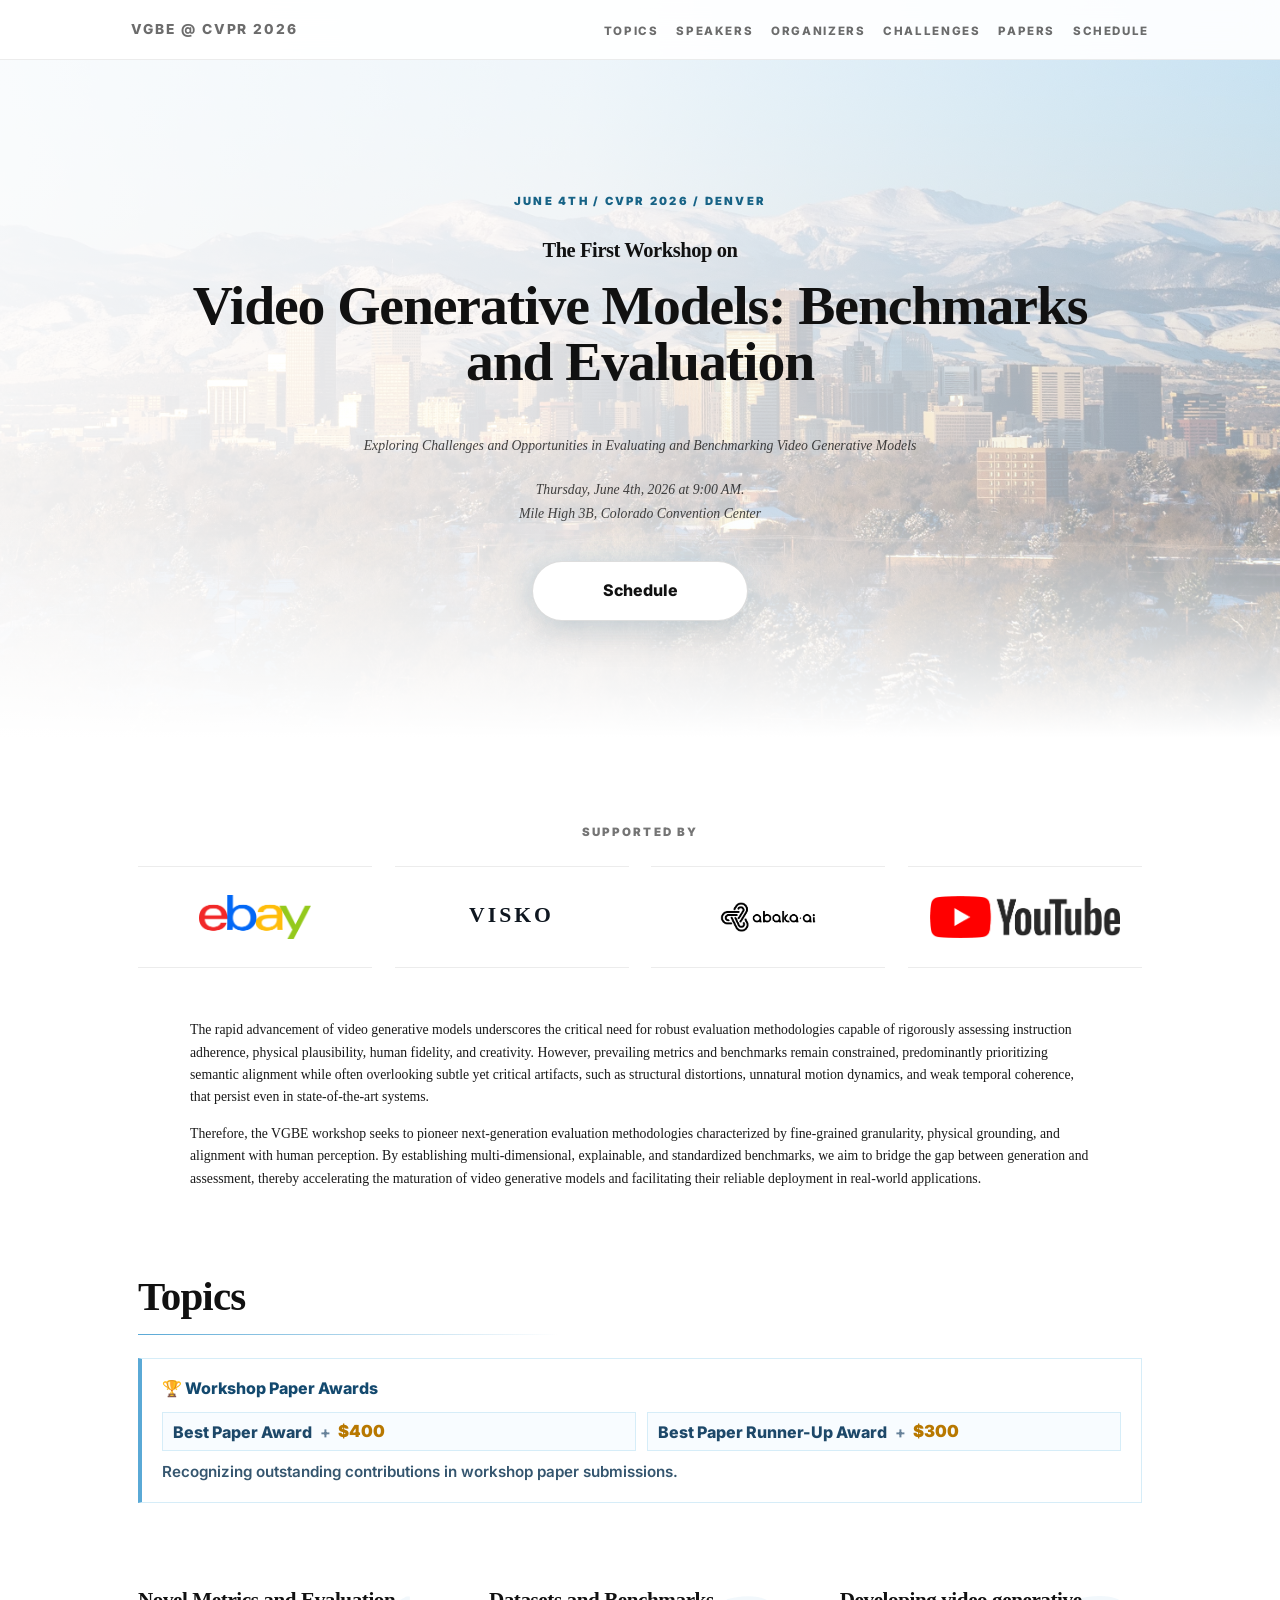
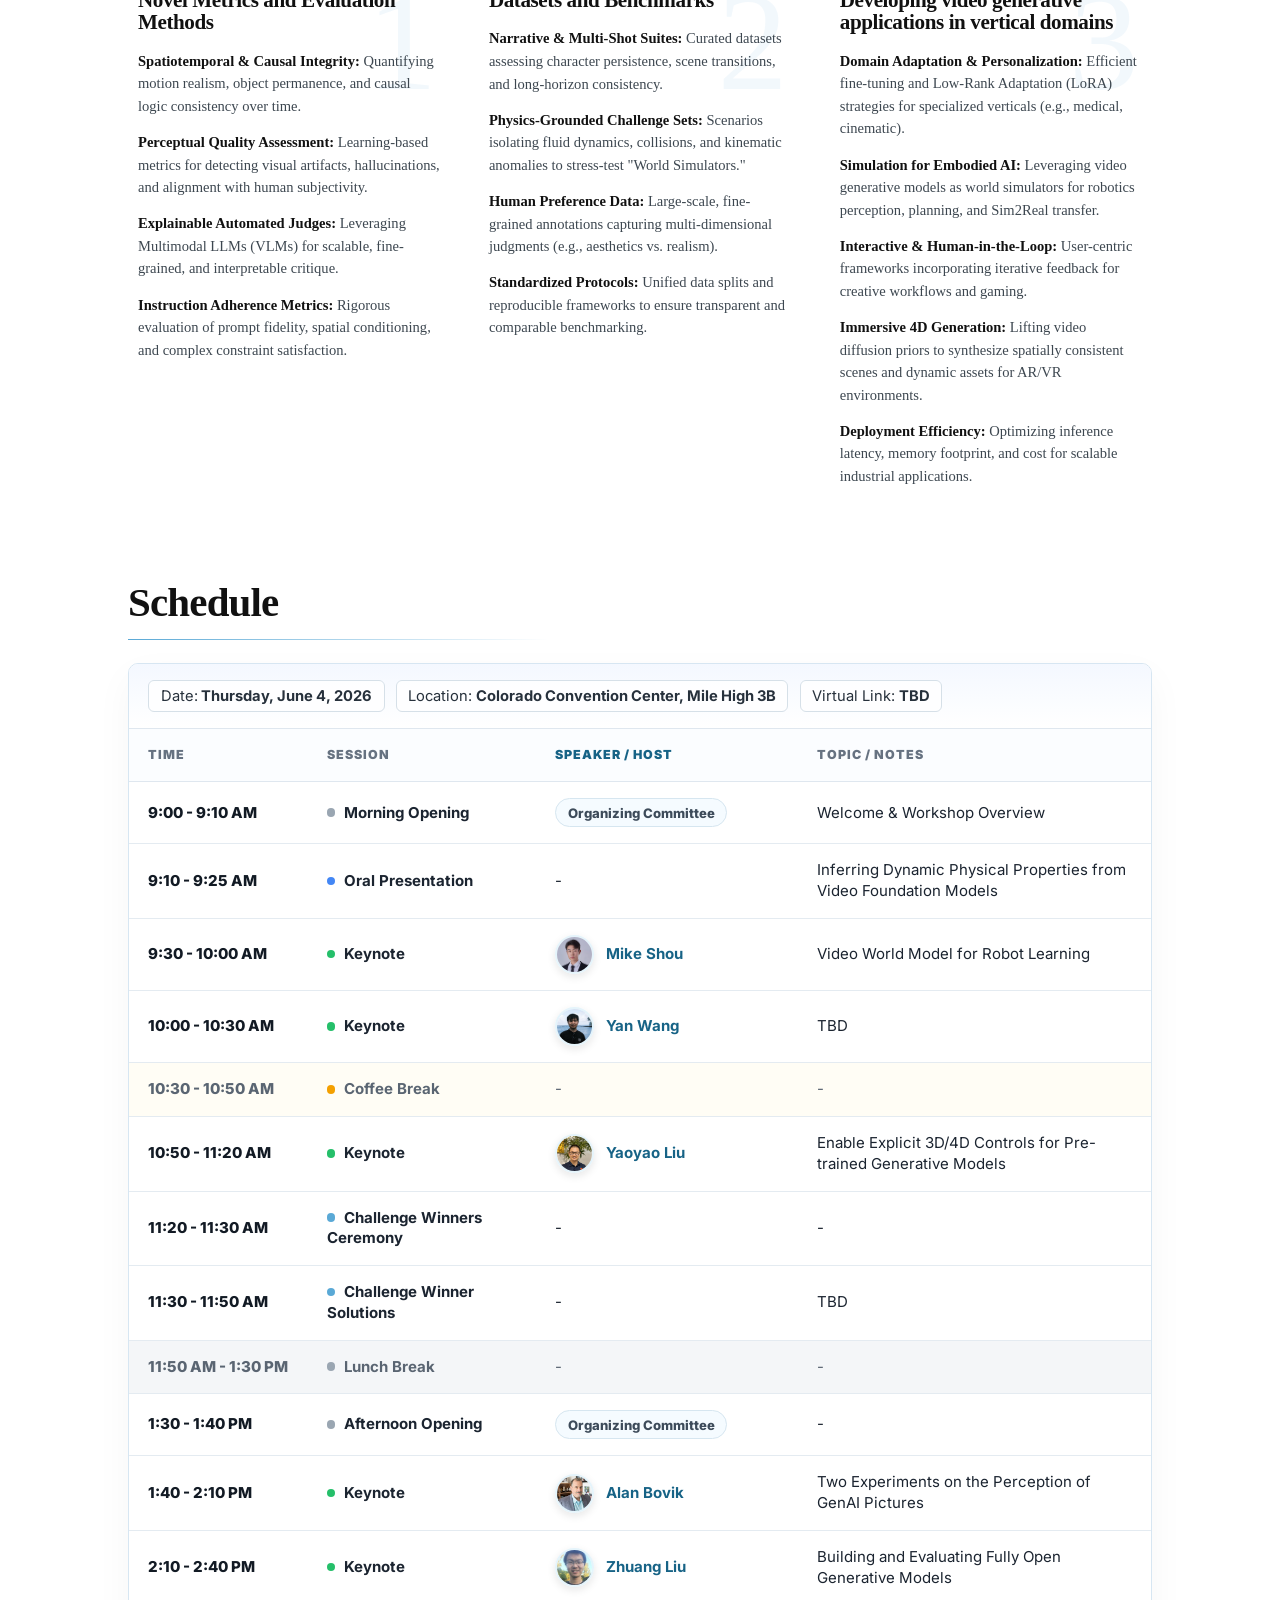
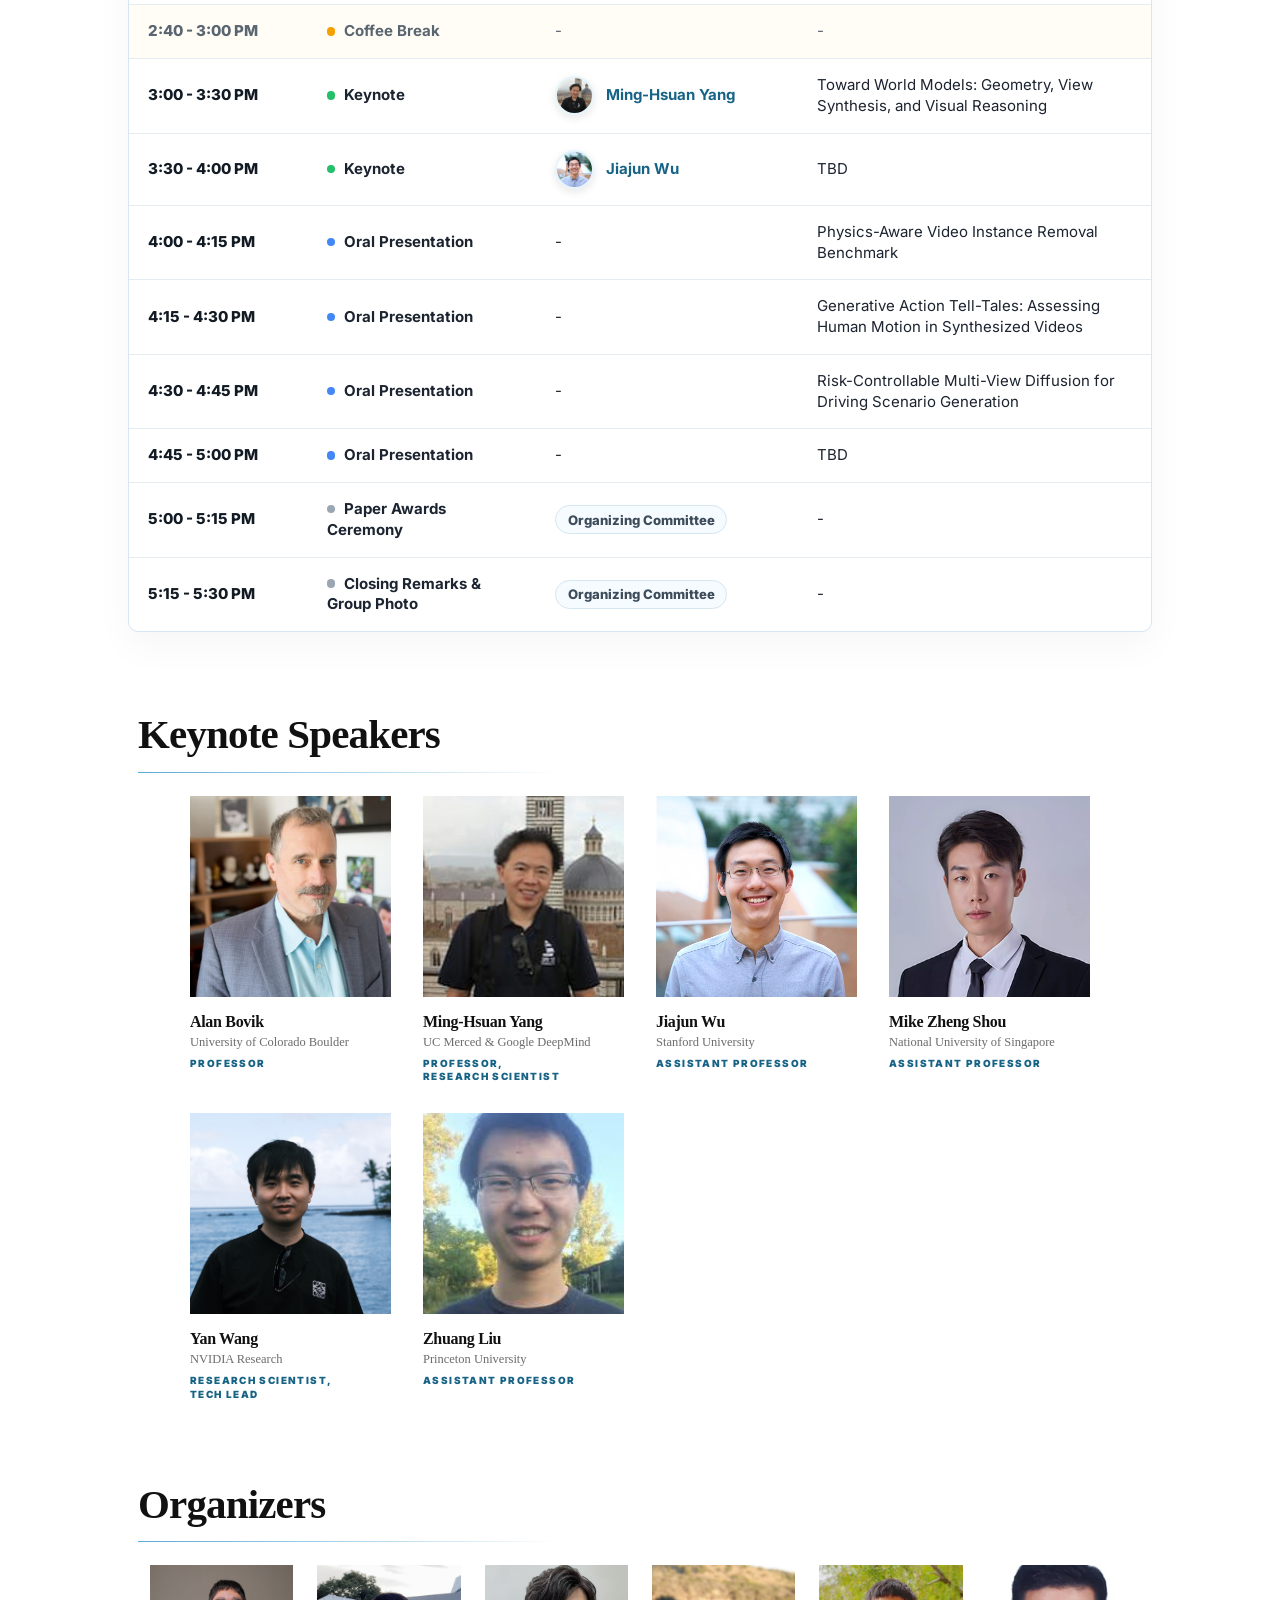
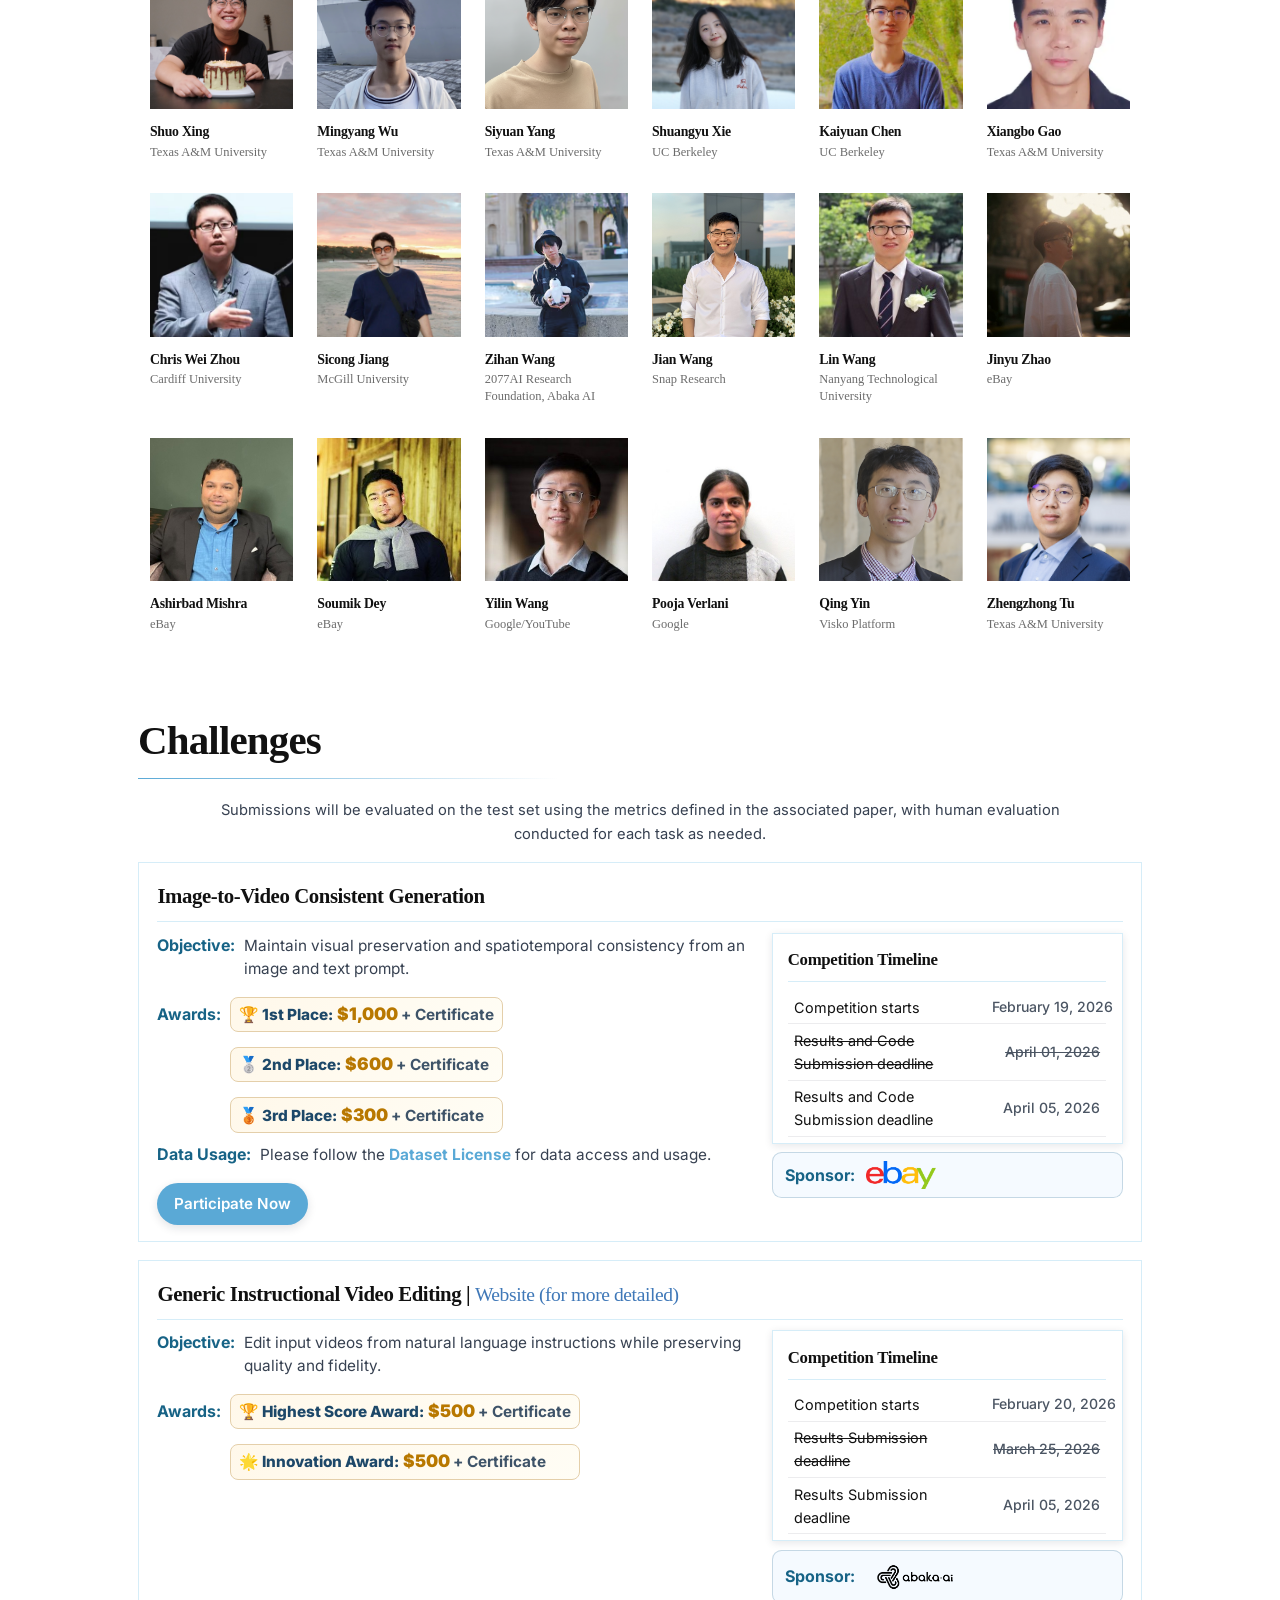
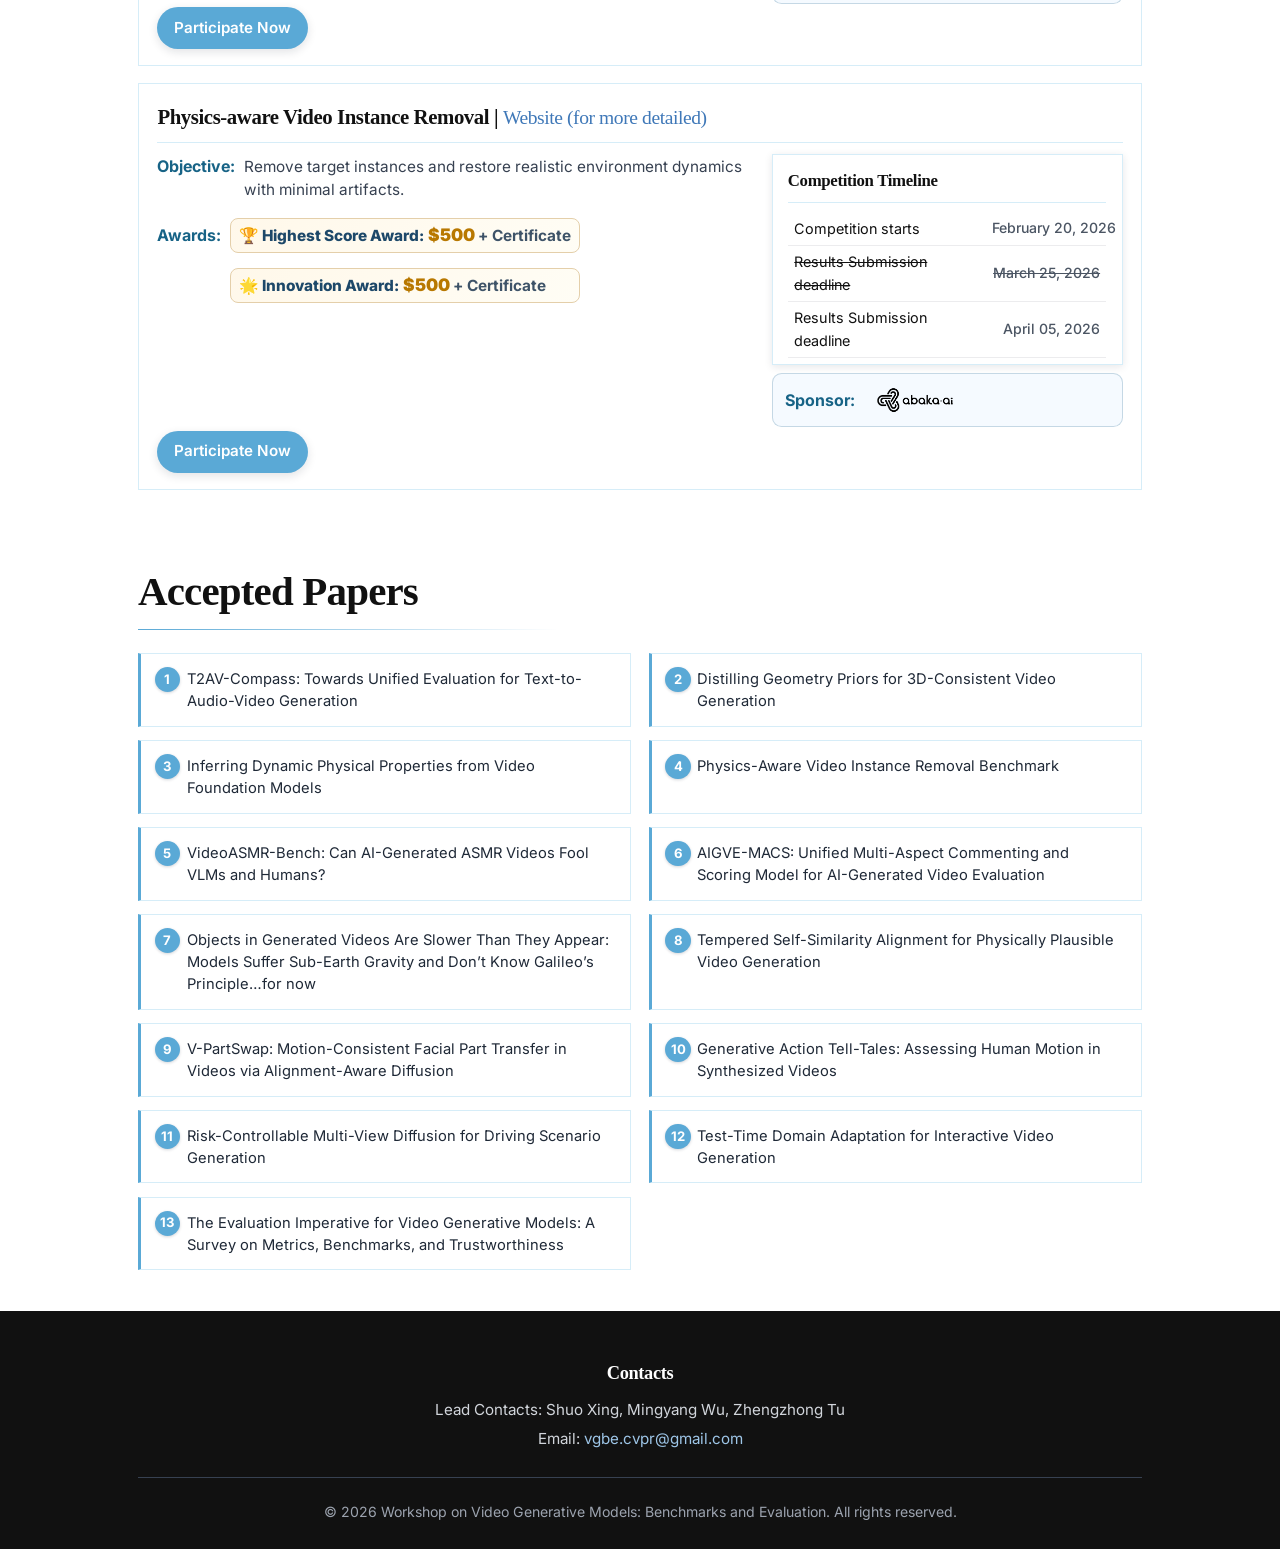
==== index.html @ 233f127f "update" ====
<!DOCTYPE html>
<!-- Based on the source code from The First Workshop on Short-Form Video Understanding: The Next Frontier in Video Intelligence (ICCV 2025) -->
<!-- Source: https://short-form-video-understanding.github.io/ -->
<html lang="en">

<head>
    <meta charset="UTF-8" />
    <meta http-equiv="X-UA-Compatible" content="IE=edge" />
    <meta name="viewport" content="initial-scale=1.0, user-scalable=no, width=device-width" />
    <title>Workshop on Video Generative Models: Benchmarks and Evaluation</title>
    <link rel="stylesheet" href="styles.css">
    <link rel="preconnect" href="https://fonts.googleapis.com">
    <link rel="preconnect" href="https://fonts.gstatic.com" crossorigin>
    <link href="https://fonts.googleapis.com/css2?family=Inter:wght@400;500;600;700&display=swap" rel="stylesheet">
    <link href="https://fonts.googleapis.com/css2?family=Exo+2:ital,wght@0,100..900;1,100..900&display=swap"
        rel="stylesheet">
    <link rel="stylesheet" href="https://cdnjs.cloudflare.com/ajax/libs/font-awesome/6.5.1/css/all.min.css">
    <style>
        /* Ensure the map container fills its section */
        #map-container {
            width: 100%;
            height: 500px;
            margin: 0;
            padding: 0;
        }
    </style>
</head>

<body>
    <header class="header">
        <nav class="nav-container">
            <a class="nav-brand" href="#top" aria-label="VGBE home">VGBE @ CVPR 2026</a>
            <div class="nav-sponsor-strip" aria-label="Sponsors">
                <img src="assets/ebay.png" alt="eBay logo" class="nav-sponsor-logo">
                <img src="assets/visko.svg" alt="VISKO logo" class="nav-sponsor-logo">
                <img src="assets/abaka_ai.png" alt="Abaka AI logo" class="nav-sponsor-logo">
                <img src="assets/youtube.png" alt="YouTube logo" class="nav-sponsor-logo">
            </div>
            <ul class="nav-links">
                <li><a href="#topics">Topics</a></li>
                <li><a href="#speakers">Speakers</a></li>
                <li><a href="#organizers">Organizers</a></li>
                <li><a href="#challenges">Challenges</a></li>
                <li><a href="#accepted-papers">Papers</a></li>
                <li><a href="#schedule">Schedule</a></li>
                <!-- <li><a href="#area-chairs">Program Committee</a></li> -->
            </ul>
        </nav>
    </header>
    <main>
        <section id="top" class="hero">
            <div class="hero-content">
                <p class="hero-kicker">June 4th / CVPR 2026 / Denver</p>
                <h1>The First Workshop on</h1>
                <h1 class="hero-title-main">
                    <span>Video</span>
                    <span>Generative</span>
                    <span>Models:</span>
                    <span>Benchmarks</span>
                    <span>and Evaluation</span>
                </h1>
                <h2></h2>
                <p class="hero-subtitle hero-tagline">
                    Exploring Challenges and Opportunities in Evaluating and Benchmarking Video Generative Models
                </p>
                <p class="hero-subtitle">Thursday, June 4th, 2026 at 9:00 AM.</p>
                <p class="hero-subtitle">Mile High 3B, Colorado Convention Center</p>
                <div class="cta-buttons">
                    <a href="#schedule" class="cta-primary cta-glow">Schedule</a>
                </div>
            </div>
        </section>

        <section id="sponsors" class="hero-sponsors" aria-labelledby="sponsors-title">
            <div class="container">
                <p id="sponsors-title" class="sponsors-eyebrow">Supported by</p>
                <div class="sponsor-logo-grid">
                    <a class="sponsor-logo-tile" href="https://www.ebay.com/" target="_blank" rel="noopener noreferrer" aria-label="eBay">
                        <img src="assets/ebay.png" alt="eBay logo">
                    </a>
                    <a class="sponsor-logo-tile" href="https://visko.ai/" target="_blank" rel="noopener noreferrer" aria-label="VISKO">
                        <img src="assets/visko.svg" alt="VISKO logo">
                    </a>
                    <a class="sponsor-logo-tile" href="https://abaka.ai/" target="_blank" rel="noopener noreferrer" aria-label="Abaka AI">
                        <img src="assets/abaka_ai.png" alt="Abaka AI logo">
                    </a>
                    <a class="sponsor-logo-tile" href="https://www.youtube.com/" target="_blank" rel="noopener noreferrer" aria-label="YouTube">
                        <img src="assets/youtube.png" alt="YouTube logo">
                    </a>
                </div>
            </div>
        </section>

        <section id="about" class="section about-section">
            <div class="container">
                <p>
                    The rapid advancement of video generative models underscores the critical need for robust evaluation
                    methodologies capable of rigorously assessing instruction adherence, physical plausibility, human
                    fidelity, and creativity. However, prevailing metrics and benchmarks remain constrained,
                    predominantly prioritizing semantic alignment while often overlooking subtle yet critical artifacts,
                    such as structural distortions, unnatural motion dynamics, and weak temporal coherence, that persist
                    even in state-of-the-art systems.
                </p>
                <p>
                    Therefore, the VGBE workshop seeks to pioneer next-generation evaluation methodologies characterized
                    by fine-grained granularity, physical grounding, and alignment with human perception.
                    By establishing multi-dimensional, explainable, and standardized benchmarks, we aim to bridge the
                    gap between generation and assessment, thereby accelerating the maturation of video generative
                    models and facilitating their reliable deployment in real-world applications.
                </p>
            </div>
        </section>

        <section id="topics" class="section bg-light">
            <div class="container">
                <h2>Topics</h2>
                <div class="workshop-awards-callout">
                    <p class="workshop-awards-eyebrow">🏆 Workshop Paper Awards</p>
                    <div class="workshop-awards-row">
                        <div class="workshop-award-chip">
                            <span class="workshop-award-name">Best Paper Award</span>
                            <span class="workshop-award-join">+</span>
                            <span class="workshop-award-cash">$400</span>
                        </div>
                        <div class="workshop-award-chip">
                            <span class="workshop-award-name">Best Paper Runner-Up Award</span>
                            <span class="workshop-award-join">+</span>
                            <span class="workshop-award-cash">$300</span>
                        </div>
                    </div>
                    <p class="workshop-awards-note">Recognizing outstanding contributions in workshop paper submissions.</p>
                </div>
                <br>
                <!-- <p>We invite contributions on (but not limited to):</p> -->
                <br>
                <div class="topics-grid">
                    
                    <div class="topic-card">
                        <h3>Novel Metrics and Evaluation Methods</h3>
                        <ul>
                            <li><strong>Spatiotemporal & Causal Integrity:</strong> Quantifying motion realism, object permanence, and causal logic consistency over time.</li>
                            <li><strong>Perceptual Quality Assessment:</strong> Learning-based metrics for detecting visual artifacts, hallucinations, and alignment with human subjectivity.</li>
                            <li><strong>Explainable Automated Judges:</strong> Leveraging Multimodal LLMs (VLMs) for scalable, fine-grained, and interpretable critique.</li>
                            <li><strong>Instruction Adherence Metrics:</strong> Rigorous evaluation of prompt fidelity, spatial conditioning, and complex constraint satisfaction.</li>
                        </ul>
                    </div>
        
                    <div class="topic-card">
                        <h3>Datasets and Benchmarks</h3>
                        <ul>
                            <li><strong>Narrative & Multi-Shot Suites:</strong> Curated datasets assessing character persistence, scene transitions, and long-horizon consistency.</li>
                            <li><strong>Physics-Grounded Challenge Sets:</strong> Scenarios isolating fluid dynamics, collisions, and kinematic anomalies to stress-test "World Simulators."</li>
                            <li><strong>Human Preference Data:</strong> Large-scale, fine-grained annotations capturing multi-dimensional judgments (e.g., aesthetics vs. realism).</li>
                            <li><strong>Standardized Protocols:</strong> Unified data splits and reproducible frameworks to ensure transparent and comparable benchmarking.</li>
                        </ul>
                    </div>
        
                    <div class="topic-card">
                        <h3>Developing video generative applications in vertical domains</h3>
                        <ul>
                            <li><strong>Domain Adaptation & Personalization:</strong> Efficient fine-tuning and Low-Rank Adaptation (LoRA) strategies for specialized verticals (e.g., medical, cinematic).</li>
                            <li><strong>Simulation for Embodied AI:</strong> Leveraging video generative models as world simulators for robotics perception, planning, and Sim2Real transfer.</li>
                            <li><strong>Interactive & Human-in-the-Loop:</strong> User-centric frameworks incorporating iterative feedback for creative workflows and gaming.</li>
                            <li><strong>Immersive 4D Generation:</strong> Lifting video diffusion priors to synthesize spatially consistent scenes and dynamic assets for AR/VR environments.</li>
                            <li><strong>Deployment Efficiency:</strong> Optimizing inference latency, memory footprint, and cost for scalable industrial applications.</li>
                        </ul>
                    </div>
        
                </div>
            </div>
        </section>

        <section id="challenges" class="section section-challenge">
            <div class="container">
                <h2>Challenges</h2>
                <p class="challenge-lead">
                    Submissions will be evaluated on the test set using the metrics defined in the associated paper, with human evaluation conducted for each task as needed.
                </p>
                
                <div class="paper-tracks-grid">
                    <div class="paper-track-card challenge-track-card">
                        <div class="card-header-simple">
                            <h4>Image-to-Video Consistent Generation</h4>
                        </div>
                        <div class="challenge-track-body">
                            <div class="challenge-track-details">
                                <ul class="track-details-list">
                                    <li>
                                        <span class="detail-label">Objective:</span>
                                        <span class="detail-value">
                                            Maintain visual preservation and spatiotemporal consistency from an image and text prompt.
                                        </span>
                                    </li>
                                    <!-- <li>
                                        <span class="detail-label">Protocol:</span>
                                        <span class="detail-value">
                                            A subset of test samples will be released in Phase 1. Participants are required to submit <strong>model checkpoints</strong> and <strong>inference code</strong>. Final rankings will be determined by a combination of automated metrics and rigorous human evaluation.
                                        </span>
                                    </li> -->
                                    <li>
                                        <span class="detail-label">Awards:</span>
                                        <div class="detail-value">
                                            <ul class="award-rank-list">
                                                <li><span class="award-rank-icon" aria-hidden="true">🏆</span><span class="award-rank-title">1st Place:</span><span class="award-rank-cash">$1,000</span><span class="award-rank-note">+ Certificate</span></li>
                                                <li><span class="award-rank-icon" aria-hidden="true">🥈</span><span class="award-rank-title">2nd Place:</span><span class="award-rank-cash">$600</span><span class="award-rank-note">+ Certificate</span></li>
                                                <li><span class="award-rank-icon" aria-hidden="true">🥉</span><span class="award-rank-title">3rd Place:</span><span class="award-rank-cash">$300</span><span class="award-rank-note">+ Certificate</span></li>
                                            </ul>
                                        </div>
                                    </li>
                                    <li>
                                        <span class="detail-label">Data Usage:</span>
                                        <span class="detail-value">
                                            Please follow the <a href="https://github.com/VidGen-Bench-Eval/VidGen-Bench-Eval.github.io/blob/main/data/LICENSE.md" target="_blank" rel="noopener noreferrer"><strong>Dataset License</strong></a> for data access and usage.
                                        </span>
                                    </li>
                                </ul>
                                <a href="https://www.codabench.org/competitions/14009/" target="_blank" rel="noopener noreferrer" class="challenge-action-button">Participate Now</a>
                            </div>
                            <div class="challenge-side-column">
                                <div class="timeline-card challenge-inline-timeline">
                                    <div class="card-header-simple">
                                        <h4>Competition Timeline</h4>
                                    </div>
                                    <table class="important-dates-table compact-dates-table">
                                        <tbody>
                                            <tr>
                                                <td class="event-col">Competition starts</td>
                                                <td class="date-col">February 19, 2026</td>
                                            </tr>
                                            <tr>
                                                <td class="event-col"><s>Results and Code Submission deadline</s></td>
                                                <td class="date-col"><s>April 01, 2026</s></td>
                                            </tr>
                                            <tr>
                                                <td class="event-col">Results and Code Submission deadline</td>
                                                <td class="date-col">April 05, 2026</td>
                                            </tr>
                                        </tbody>
                                    </table>
                                </div>
                                <div class="challenge-side-sponsor">
                                    <span class="detail-label">Sponsor:</span>
                                    <img src="assets/ebay.png" alt="eBay logo" class="challenge-side-sponsor-logo challenge-side-sponsor-logo-ebay">
                                </div>
                            </div>
                        </div>
                    </div>
        
                    <div class="paper-track-card challenge-track-card">
                        <div class="card-header-simple">
                            <h4>
                                Generic Instructional Video Editing
                                | <a href="https://xiangbogaobarry.github.io/GIVE-CVPR-VGBE-2026/" target="_blank" rel="noopener noreferrer" class="challenge-title-link">Website (for more detailed)</a>
                            </h4>
                        </div>
                        <div class="challenge-track-body">
                            <div class="challenge-track-details">
                                <ul class="track-details-list">
                                    <li>
                                        <span class="detail-label">Objective:</span>
                                        <span class="detail-value">
                                            Edit input videos from natural language instructions while preserving quality and fidelity.
                                        </span>
                                    </li>
                                    <li>
                                        <span class="detail-label">Awards:</span>
                                        <div class="detail-value">
                                            <ul class="award-rank-list">
                                                <li><span class="award-rank-icon" aria-hidden="true">🏆</span><span class="award-rank-title">Highest Score Award:</span><span class="award-rank-cash">$500</span><span class="award-rank-note">+ Certificate</span></li>
                                                <li><span class="award-rank-icon" aria-hidden="true">🌟</span><span class="award-rank-title">Innovation Award:</span><span class="award-rank-cash">$500</span><span class="award-rank-note">+ Certificate</span></li>
                                            </ul>
                                        </div>
                                    </li>
                                </ul>
                            </div>
                            <div class="challenge-side-column">
                                <div class="timeline-card challenge-inline-timeline">
                                    <div class="card-header-simple">
                                        <h4>Competition Timeline</h4>
                                    </div>
                                    <table class="important-dates-table compact-dates-table">
                                        <tbody>
                                            <tr>
                                                <td class="event-col">Competition starts</td>
                                                <td class="date-col">February 20, 2026</td>
                                            </tr>
                                            <tr>
                                                <td class="event-col"><s>Results Submission deadline</s></td>
                                                <td class="date-col"><s>March 25, 2026</s></td>
                                            </tr>
                                            <tr>
                                                <td class="event-col">Results Submission deadline</td>
                                                <td class="date-col">April 05, 2026</td>
                                            </tr>
                                        </tbody>
                                    </table>
                                </div>
                                <div class="challenge-side-sponsor">
                                    <span class="detail-label">Sponsor:</span>
                                    <img src="assets/abaka_ai.png" alt="Abaka AI logo" class="challenge-side-sponsor-logo challenge-side-sponsor-logo-abaka">
                                </div>
                            </div>
                        </div>
                        <a href="https://www.codabench.org/competitions/14065/" target="_blank" rel="noopener noreferrer" class="challenge-action-button">Participate Now</a>
                    </div>

                    <div class="paper-track-card challenge-track-card">
                        <div class="card-header-simple">
                            <h4>
                                Physics-aware Video Instance Removal
                                | <a href="https://xiangbogaobarry.github.io/PVIX-CVPR-VGBE-2026/" target="_blank" rel="noopener noreferrer" class="challenge-title-link">Website (for more detailed)</a>
                            </h4>
                        </div>
                        <div class="challenge-track-body">
                            <div class="challenge-track-details">
                                <ul class="track-details-list">
                                    <li>
                                        <span class="detail-label">Objective:</span>
                                        <span class="detail-value">
                                            Remove target instances and restore realistic environment dynamics with minimal artifacts.
                                        </span>
                                    </li>
                                    <li>
                                        <span class="detail-label">Awards:</span>
                                        <div class="detail-value">
                                            <ul class="award-rank-list">
                                                <li><span class="award-rank-icon" aria-hidden="true">🏆</span><span class="award-rank-title">Highest Score Award:</span><span class="award-rank-cash">$500</span><span class="award-rank-note">+ Certificate</span></li>
                                                <li><span class="award-rank-icon" aria-hidden="true">🌟</span><span class="award-rank-title">Innovation Award:</span><span class="award-rank-cash">$500</span><span class="award-rank-note">+ Certificate</span></li>
                                            </ul>
                                        </div>
                                    </li>
                                </ul>
                            </div>
                            <div class="challenge-side-column">
                                <div class="timeline-card challenge-inline-timeline">
                                    <div class="card-header-simple">
                                        <h4>Competition Timeline</h4>
                                    </div>
                                    <table class="important-dates-table compact-dates-table">
                                        <tbody>
                                            <tr>
                                                <td class="event-col">Competition starts</td>
                                                <td class="date-col">February 20, 2026</td>
                                            </tr>
                                            <tr>
                                                <td class="event-col"><s>Results Submission deadline</s></td>
                                                <td class="date-col"><s>March 25, 2026</s></td>
                                            </tr>
                                            <tr>
                                                <td class="event-col">Results Submission deadline</td>
                                                <td class="date-col">April 05, 2026</td>
                                            </tr>
                                        </tbody>
                                    </table>
                                </div>
                                <div class="challenge-side-sponsor">
                                    <span class="detail-label">Sponsor:</span>
                                    <img src="assets/abaka_ai.png" alt="Abaka AI logo" class="challenge-side-sponsor-logo challenge-side-sponsor-logo-abaka">
                                </div>
                            </div>
                        </div>
                        <a href="https://www.codabench.org/competitions/14066/" target="_blank" rel="noopener noreferrer" class="challenge-action-button">Participate Now</a>
                    </div>
                </div>

            </div>
        </section>

        <section id="speakers" class="section bg-light animate">
            <div class="container">
                <h2>Keynote Speakers</h2>
                <div class="speakers-grid">
                    <div class="speaker-card">
                        <div class="profile-image">
                            <img src="assets/alan.png" alt="Alan Bovik" class="profile-img">
                        </div>
                        <h3><a href="https://www.colorado.edu/ecee/al-bovik" target="_blank">Alan Bovik</a></h3>
                        <p class="affiliation-speaker">University of Colorado Boulder</p>
                        <p class="title">Professor</p>
                    </div>
                    <div class="speaker-card">
                        <div class="profile-image">
                            <img src="assets/minghsuan.jpg" alt="Ming-Hsuan Yang" class="profile-img">
                        </div>
                        <h3><a href="https://faculty.ucmerced.edu/mhyang/" target="_blank">Ming-Hsuan Yang</a></h3>
                        <p class="affiliation-speaker">UC Merced & Google DeepMind</p>
                        <p class="title">Professor,<br>Research Scientist</p>
                    </div>
                    <div class="speaker-card">
                        <div class="profile-image">
                            <img src="assets/jiajun.jpg" alt="Jiajun Wu" class="profile-img">
                        </div>
                        <h3><a href="https://jiajunwu.com/" target="_blank">Jiajun Wu</a></h3>
                        <p class="affiliation-speaker">Stanford University</p>
                        <p class="title">Assistant Professor</p>
                    </div>
                    <div class="speaker-card">
                        <div class="profile-image">
                            <img src="assets/mike.png" alt="Mike Zheng Shou" class="profile-img">
                        </div>
                        <h3><a href="https://sites.google.com/view/showlab" target="_blank">Mike Zheng Shou</a></h3>
                        <p class="affiliation-speaker">National University of Singapore</p>
                        <p class="title">Assistant Professor</p>
                    </div>
                    <div class="speaker-card">
                        <div class="profile-image">
                            <img src="assets/yan.png" alt="Yan Wang" class="profile-img">
                        </div>
                        <h3><a href="https://yanwang.org/" target="_blank">Yan Wang</a></h3>
                        <p class="affiliation-speaker">NVIDIA Research</p>
                        <p class="title">Research Scientist,<br>Tech Lead</p>
                    </div>
                    <div class="speaker-card">
                        <div class="profile-image">
                            <img src="assets/zhuang.png" alt="Zhuang Liu" class="profile-img">
                        </div>
                        <h3><a href="https://liuzhuang13.github.io/" target="_blank">Zhuang Liu</a></h3>
                        <p class="affiliation-speaker">Princeton University</p>
                        <p class="title">Assistant Professor</p>
                    </div>
                    <!-- <div class="speaker-card">
                        <div class="profile-image">
                            <img src="assets/yaoyao.jpeg" alt="Yaoyao Liu" class="profile-img">
                        </div>
                        <h3><a href="" target="_blank">Yaoyao Liu</a></h3>
                        <p class="affiliation-speaker">University of Illinois Urbana-Champaign</p>
                        <p class="title">Assistant Professor</p>
                    </div>
                    <div class="speaker-card">
                        <div class="profile-image">
                            <img src="assets/profile_lin.png" alt="Fangzhou Lin" class="profile-img">
                        </div>
                        <h3><a href="https://ark1234.github.io/" target="_blank">Fangzhou Lin</a></h3>
                        <p class="affiliation-speaker">Texas A&M University, Worcester Polytechnic Institute</p>
                        <p class="title">Research Associate</p>
                    </div> -->
                </div>
            </div>
        </section>

        <section id="organizers" class="section">
            <div class="container-wide">
                <h2>Organizers</h2>
                <!-- <h3 class="subsection-title organizers-subtitle">Workshop Organizers</h3> -->
                <div class="organizers-grid">
                    <div class="organizer-card">
                        <div class="profile-image">
                            <img src="assets/shuoxing.jpg" alt="Shuo Xing" class="profile-img">
                        </div>
                        <h3><a href="https://shuoxing98.github.io/" target="_blank">Shuo Xing</a></h3>
                        <p class="affiliation">Texas A&M University</p>
                    </div>
                    <div class="organizer-card">
                        <div class="profile-image">
                            <img src="assets/mingyang.png" alt="Mingyang Wu" class="profile-img">
                        </div>
                        <h3><a href="https://myangwu.github.io/" target="_blank">Mingyang Wu</a></h3>
                        <p class="affiliation">Texas A&M University</p>
                    </div>
                    <div class="organizer-card">
                        <div class="profile-image">
                            <img src="assets/siyuan.png" alt="Siyuan Yang" class="profile-img">
                        </div>
                        <h3><a href="https://reed-yang.github.io/" target="_blank">Siyuan Yang</a></h3>
                        <p class="affiliation">Texas A&M University</p>
                    </div>
                    <div class="organizer-card">
                        <div class="profile-image">
                            <img src="assets/shuangyu.png" alt="Shuangyu Xie" class="profile-img">
                        </div>
                        <h3><a href="https://ehehee.github.io/" target="_blank">Shuangyu Xie</a></h3>
                        <p class="affiliation">UC Berkeley</p>
                    </div>
                    <div class="organizer-card">
                        <div class="profile-image">
                            <img src="assets/kaiyuan.png" alt="Kaiyuan Chen" class="profile-img">
                        </div>
                        <h3><a href="https://keplerc.github.io/" target="_blank">Kaiyuan Chen</a></h3>
                        <p class="affiliation">UC Berkeley</p>
                    </div>
                    <div class="organizer-card">
                        <div class="profile-image">
                            <img src="assets/xiangbo.webp" alt="Xiangbo Gao" class="profile-img">
                        </div>
                        <h3><a href="" target="_blank">Xiangbo Gao</a></h3>
                        <p class="affiliation">Texas A&M University</p>
                    </div>
                    <div class="organizer-card">
                        <div class="profile-image">
                            <img src="assets/Chris.png" alt="Chris Wei Zhou" class="profile-img">
                        </div>
                        <h3><a href="https://weizhou-geek.github.io/" target="_blank">Chris Wei Zhou</a></h3>
                        <p class="affiliation">Cardiff University</p>
                    </div>
                    <div class="organizer-card">
                        <div class="profile-image">
                            <img src="assets/sicong.png" alt="Sicong Jiang" class="profile-img">
                        </div>
                        <h3><a href="https://sicongjiang.com/" target="_blank">Sicong Jiang</a></h3>
                        <p class="affiliation">McGill University</p>
                    </div>
                    <div class="organizer-card">
                        <div class="profile-image">
                            <img src="assets/zihan.png" alt="Zihan Wang" class="profile-img">
                        </div>
                        <h3><a href="https://www.linkedin.com/in/zihanwanghms/" target="_blank">Zihan Wang</a></h3>
                        <p class="affiliation">2077AI Research Foundation, Abaka AI</p>
                    </div>
                    <div class="organizer-card">
                        <div class="profile-image">
                            <img src="assets/jian.png" alt="Jian Wang" class="profile-img">
                        </div>
                        <h3><a href="https://jianwang-cmu.github.io/" target="_blank">Jian Wang</a></h3>
                        <p class="affiliation">Snap Research</p>
                    </div>
                    <div class="organizer-card">
                        <div class="profile-image">
                            <img src="assets/lin.png" alt="Lin Wang" class="profile-img">
                        </div>
                        <h3><a href="https://dr.ntu.edu.sg/entities/person/Lin-Wang" target="_blank">Lin Wang</a></h3>
                        <p class="affiliation">Nanyang Technological University</p>
                    </div>
                    <div class="organizer-card">
                        <div class="profile-image">
                            <img src="assets/jinyu.png" alt="Jinyu Zhao" class="profile-img">
                        </div>
                        <h3><a href="https://www.linkedin.com/in/jinyu-fischer-zhao-12b872139/" target="_blank">Jinyu
                                Zhao</a></h3>
                        <p class="affiliation">eBay</p>
                    </div>
                    <div class="organizer-card">
                        <div class="profile-image">
                            <img src="assets/Ashirbad.png" alt="Ashirbad Mishra" class="profile-img">
                        </div>
                        <h3><a href="https://www.linkedin.com/in/ashirbad-mishra/" target="_blank">Ashirbad Mishra</a>
                        </h3>
                        <p class="affiliation">eBay</p>
                    </div>
                    <div class="organizer-card">
                        <div class="profile-image">
                            <img src="assets/soumik.png" alt="Soumik Dey" class="profile-img">
                        </div>
                        <h3><a href="https://scholar.google.com/citations?user=nlZVZtMAAAAJ&hl=en"
                                target="_blank">Soumik Dey</a></h3>
                        <p class="affiliation">eBay</p>
                    </div>
                    <div class="organizer-card">
                        <div class="profile-image">
                            <img src="assets/yilin.png" alt="Yilin Wang" class="profile-img">
                        </div>
                        <h3><a href="https://scholar.google.com/citations?user=F-MBaYIAAAAJ&hl=en" target="_blank">Yilin
                                Wang</a></h3>
                        <p class="affiliation">Google/YouTube</p>
                    </div>
                    <div class="organizer-card">
                        <div class="profile-image">
                            <img src="assets/Pooja.png" alt="Pooja Verlani" class="profile-img">
                        </div>
                        <h3><a href="https://www.linkedin.com/in/poojaverlani/" target="_blank">Pooja Verlani</a></h3>
                        <p class="affiliation">Google</p>
                    </div>
                    <div class="organizer-card">
                        <div class="profile-image">
                            <img src="assets/will.png" alt="Qing Yin" class="profile-img">
                        </div>
                        <h3><a href="" target="_blank">Qing Yin</a></h3>
                        <p class="affiliation">Visko Platform</p>
                    </div>
                    <div class="organizer-card">
                        <div class="profile-image">
                            <img src="assets/zhengzhong.png" alt="Zhengzhong Tu" class="profile-img">
                        </div>
                        <h3><a href="https://vztu.github.io/" target="_blank">Zhengzhong Tu</a></h3>
                        <p class="affiliation">Texas A&M University</p>
                    </div>
                </div>
                
            </div>
        </section>

        <!-- Paper submission section paused.
        <section id="submission" class="section bg-light animate">
            <div class="container">
                <h2>Paper Submission</h2>

                <div class="submission-info-container submission-info-grid">
                    <div class="info-block info-card dates-block">
                        <h3 class="info-block-title"><i class="fa-regular fa-calendar"></i> Important Dates</h3>
                        <table class="important-dates-table">
                            <tbody>
                                <tr>
                                    <td class="event-col">Submissions Open</td>
                                    <td class="date-col">January 28, 2026, 08:00 AM UTC-0</td>
                                </tr>
                                <tr>
                                    <td class="event-col">Submissions Deadline</td>
                                    <td class="date-col">March 10, 2026, 11:59 PM UTC-0</td>
                                </tr>
                                <tr>
                                    <td class="event-col">Author Notification</td>
                                    <td class="date-col">March 23, 2026, 11:59 PM UTC-0</td>
                                </tr>
                                <tr>
                                    <td class="event-col">Camera-Ready Submission Open</td>
                                    <td class="date-col">March 30, 2026</td>
                                </tr>
                                <tr>
                                    <td class="event-col">Camera-Ready Deadline</td>
                                    <td class="date-col">April 10, 2026, 11:59 PM PDT</td>
                                </tr>
                            </tbody>
                        </table>
                    </div>

                    <div class="info-block info-card guidelines-block">
                        <h3 class="info-block-title"><i class="fa-regular fa-file-lines"></i> Submission Guidelines</h3>
                        <div class="guidelines-content">
                            <p>We welcome the following types of submissions: short papers (2–4 pages), and full papers (5–8 pages). All submissions should follow the <a href="https://cvpr.thecvf.com/Conferences/2026/AuthorGuidelines" target="_blank">CVPR 2026 author guidelines</a>.</p>
                        </div>
                        <div class="submission-action-area">
                            <a href="https://openreview.net/group?id=thecvf.com/CVPR/2026/Workshop/VGBE" target="_blank" rel="noopener noreferrer" class="cta-primary submission-cta">
                                <i class="fa-solid fa-upload"></i> Submit via OpenReview
                            </a>
                        </div>
                    </div>
                </div>

                <div class="tracks-section">
                    <h3 class="subsection-title">Paper Tracks</h3>
                    <div class="paper-tracks-grid">
                        <div class="paper-track-card">
                            <div class="card-header-simple">
                                <h4>Full Papers</h4>
                            </div>
                            <ul class="track-details-list">
                                <li>
                                    <span class="detail-label">Length:</span>
                                    <span class="detail-value">Up to 8 pages (excluding references)</span>
                                </li>
                                <li>
                                    <span class="detail-label">Content:</span>
                                    <span class="detail-value">No appendix or supplementary material in the main PDF</span>
                                </li>
                                <li>
                                    <span class="detail-label">Proceedings:</span>
                                    <span class="detail-value">Included in official CVPR proceedings</span>
                                </li>
                                <li>
                                    <span class="detail-label">Scope:</span>
                                    <span class="detail-value">Full research contributions</span>
                                </li>
                            </ul>
                        </div>

                        <div class="paper-track-card">
                            <div class="card-header-simple">
                                <h4>Short Papers</h4>
                            </div>
                            <ul class="track-details-list">
                                <li>
                                    <span class="detail-label">Length:</span>
                                    <span class="detail-value">Up to 4 pages (excluding references)</span>
                                </li>
                                <li>
                                    <span class="detail-label">Content:</span>
                                    <span class="detail-value">No appendix or supplementary material in the main PDF</span>
                                </li>
                                <li>
                                    <span class="detail-label">Proceedings:</span>
                                    <span class="detail-value">Not included in official proceedings (Archived on website)</span>
                                </li>
                                <li>
                                    <span class="detail-label">Scope:</span>
                                    <span class="detail-value">Work-in-progress and preliminary results</span>
                                </li>
                            </ul>
                        </div>
                    </div>
                </div>

            </div>
        </section>
        -->

        <section id="schedule" class="section">
            <div class="container">
                <h2>Schedule</h2>
                <div class="schedule-board">
                    <div class="schedule-meta" aria-label="Workshop schedule details">
                        <span>Date: <strong>Thursday, June 4, 2026</strong></span>
                        <span>Location: <strong>Colorado Convention Center, Mile High 3B</strong></span>
                        <span>Virtual Link: <strong>TBD</strong></span>
                    </div>
                    <div class="schedule-table-wrap">
                        <table class="schedule-table">
                            <thead>
                                <tr>
                                    <th>Time</th>
                                    <th>Session</th>
                                    <th>Speaker / Host</th>
                                    <th>Topic / Notes</th>
                                </tr>
                            </thead>
                            <tbody>
                                <tr>
                                    <td class="schedule-time">9:00 - 9:10 AM</td>
                                    <td><span class="session-dot neutral"></span><strong>Morning Opening</strong></td>
                                    <td><span class="host-pill">Organizing Committee</span></td>
                                    <td>Welcome &amp; Workshop Overview</td>
                                </tr>
                                <tr>
                                    <td class="schedule-time">9:10 - 9:25 AM</td>
                                    <td><span class="session-dot oral"></span><strong>Oral Presentation</strong></td>
                                    <td>-</td>
                                    <td>Inferring Dynamic Physical Properties from Video Foundation Models</td>
                                </tr>
                                <tr>
                                    <td class="schedule-time">9:30 - 10:00 AM</td>
                                    <td><span class="session-dot keynote"></span><strong>Keynote</strong></td>
                                    <td>
                                        <div class="schedule-person">
                                            <img src="assets/mike.png" alt="Mike Zheng Shou">
                                            <strong>Mike Shou</strong>
                                        </div>
                                    </td>
                                    <td>Video World Model for Robot Learning</td>
                                </tr>
                                <tr>
                                    <td class="schedule-time">10:00 - 10:30 AM</td>
                                    <td><span class="session-dot keynote"></span><strong>Keynote</strong></td>
                                    <td>
                                        <div class="schedule-person">
                                            <img src="assets/yan.png" alt="Yan Wang">
                                            <strong>Yan Wang</strong>
                                        </div>
                                    </td>
                                    <td>TBD</td>
                                </tr>
                                <tr class="schedule-break">
                                    <td class="schedule-time">10:30 - 10:50 AM</td>
                                    <td><span class="session-dot break"></span><strong>Coffee Break</strong></td>
                                    <td>-</td>
                                    <td>-</td>
                                </tr>
                                <tr>
                                    <td class="schedule-time">10:50 - 11:20 AM</td>
                                    <td><span class="session-dot keynote"></span><strong>Keynote</strong></td>
                                    <td>
                                        <div class="schedule-person">
                                            <img src="assets/yaoyao.jpeg" alt="Yaoyao Liu">
                                            <strong>Yaoyao Liu</strong>
                                        </div>
                                    </td>
                                    <td>Enable Explicit 3D/4D Controls for Pre-trained Generative Models</td>
                                </tr>
                                <tr>
                                    <td class="schedule-time">11:20 - 11:30 AM</td>
                                    <td><span class="session-dot challenge"></span><strong>Challenge Winners Ceremony</strong></td>
                                    <td>-</td>
                                    <td>-</td>
                                </tr>
                                <tr>
                                    <td class="schedule-time">11:30 - 11:50 AM</td>
                                    <td><span class="session-dot challenge"></span><strong>Challenge Winner Solutions</strong></td>
                                    <td>-</td>
                                    <td>TBD</td>
                                </tr>
                                <tr class="schedule-lunch">
                                    <td class="schedule-time">11:50 AM - 1:30 PM</td>
                                    <td><span class="session-dot neutral"></span><strong>Lunch Break</strong></td>
                                    <td>-</td>
                                    <td>-</td>
                                </tr>
                                <tr>
                                    <td class="schedule-time">1:30 - 1:40 PM</td>
                                    <td><span class="session-dot neutral"></span><strong>Afternoon Opening</strong></td>
                                    <td><span class="host-pill">Organizing Committee</span></td>
                                    <td>-</td>
                                </tr>
                                <tr>
                                    <td class="schedule-time">1:40 - 2:10 PM</td>
                                    <td><span class="session-dot keynote"></span><strong>Keynote</strong></td>
                                    <td>
                                        <div class="schedule-person">
                                            <img src="assets/alan.png" alt="Alan Bovik">
                                            <strong>Alan Bovik</strong>
                                        </div>
                                    </td>
                                    <td>Two Experiments on the Perception of GenAI Pictures</td>
                                </tr>
                                <tr>
                                    <td class="schedule-time">2:10 - 2:40 PM</td>
                                    <td><span class="session-dot keynote"></span><strong>Keynote</strong></td>
                                    <td>
                                        <div class="schedule-person">
                                            <img src="assets/zhuang.png" alt="Zhuang Liu">
                                            <strong>Zhuang Liu</strong>
                                        </div>
                                    </td>
                                    <td>Building and Evaluating Fully Open Generative Models</td>
                                </tr>
                                <tr class="schedule-break">
                                    <td class="schedule-time">2:40 - 3:00 PM</td>
                                    <td><span class="session-dot break"></span><strong>Coffee Break</strong></td>
                                    <td>-</td>
                                    <td>-</td>
                                </tr>
                                <tr>
                                    <td class="schedule-time">3:00 - 3:30 PM</td>
                                    <td><span class="session-dot keynote"></span><strong>Keynote</strong></td>
                                    <td>
                                        <div class="schedule-person">
                                            <img src="assets/minghsuan.jpg" alt="Ming-Hsuan Yang">
                                            <strong>Ming-Hsuan Yang</strong>
                                        </div>
                                    </td>
                                    <td>Toward World Models: Geometry, View Synthesis, and Visual Reasoning</td>
                                </tr>
                                <tr>
                                    <td class="schedule-time">3:30 - 4:00 PM</td>
                                    <td><span class="session-dot keynote"></span><strong>Keynote</strong></td>
                                    <td>
                                        <div class="schedule-person">
                                            <img src="assets/jiajun.jpg" alt="Jiajun Wu">
                                            <strong>Jiajun Wu</strong>
                                        </div>
                                    </td>
                                    <td>TBD</td>
                                </tr>
                                <tr>
                                    <td class="schedule-time">4:00 - 4:15 PM</td>
                                    <td><span class="session-dot oral"></span><strong>Oral Presentation</strong></td>
                                    <td>-</td>
                                    <td>Physics-Aware Video Instance Removal Benchmark</td>
                                </tr>
                                <tr>
                                    <td class="schedule-time">4:15 - 4:30 PM</td>
                                    <td><span class="session-dot oral"></span><strong>Oral Presentation</strong></td>
                                    <td>-</td>
                                    <td>Generative Action Tell-Tales: Assessing Human Motion in Synthesized Videos</td>
                                </tr>
                                <tr>
                                    <td class="schedule-time">4:30 - 4:45 PM</td>
                                    <td><span class="session-dot oral"></span><strong>Oral Presentation</strong></td>
                                    <td>-</td>
                                    <td>Risk-Controllable Multi-View Diffusion for Driving Scenario Generation</td>
                                </tr>
                                <tr>
                                    <td class="schedule-time">4:45 - 5:00 PM</td>
                                    <td><span class="session-dot oral"></span><strong>Oral Presentation</strong></td>
                                    <td>-</td>
                                    <td>TBD</td>
                                </tr>
                                <tr>
                                    <td class="schedule-time">5:00 - 5:15 PM</td>
                                    <td><span class="session-dot neutral"></span><strong>Paper Awards Ceremony</strong></td>
                                    <td><span class="host-pill">Organizing Committee</span></td>
                                    <td>-</td>
                                </tr>
                                <tr>
                                    <td class="schedule-time">5:15 - 5:30 PM</td>
                                    <td><span class="session-dot neutral"></span><strong>Closing Remarks &amp; Group Photo</strong></td>
                                    <td><span class="host-pill">Organizing Committee</span></td>
                                    <td>-</td>
                                </tr>
                            </tbody>
                        </table>
                    </div>
                </div>
            </div>
        </section>

        <section id="accepted-papers" class="section bg-light">
            <div class="container">
                <h2>Accepted Papers</h2>
                <ol class="accepted-papers-list">
                    <li>T2AV-Compass: Towards Unified Evaluation for Text-to-Audio-Video Generation</li>
                    <li>Distilling Geometry Priors for 3D-Consistent Video Generation</li>
                    <li>Inferring Dynamic Physical Properties from Video Foundation Models</li>
                    <li>Physics-Aware Video Instance Removal Benchmark</li>
                    <li>VideoASMR-Bench: Can AI-Generated ASMR Videos Fool VLMs and Humans?</li>
                    <li>AIGVE-MACS: Unified Multi-Aspect Commenting and Scoring Model for AI-Generated Video Evaluation</li>
                    <li>Objects in Generated Videos Are Slower Than They Appear: Models Suffer Sub-Earth Gravity and Don&rsquo;t Know Galileo&rsquo;s Principle&hellip;for now</li>
                    <li>Tempered Self-Similarity Alignment for Physically Plausible Video Generation</li>
                    <li>V-PartSwap: Motion-Consistent Facial Part Transfer in Videos via Alignment-Aware Diffusion</li>
                    <li>Generative Action Tell-Tales: Assessing Human Motion in Synthesized Videos</li>
                    <li>Risk-Controllable Multi-View Diffusion for Driving Scenario Generation</li>
                    <li>Test-Time Domain Adaptation for Interactive Video Generation</li>
                    <li>The Evaluation Imperative for Video Generative Models: A Survey on Metrics, Benchmarks, and Trustworthiness</li>
                </ol>
            </div>
        </section>

        <!-- <section id="oral-papers" class="section">
            <div class="container">
                <h2><span class="section-icon"></span>Oral Papers</h2>
                <ul class="paper-list">
                    <li><a href="" target="_blank">TBD</a></li>
                </ul>
            </div>
        </section> -->

        <!-- <section id="poster-papers" class="section bg-light">
            <div class="container">
                <h2><span class="section-icon"></span>Poster Papers</h2>
                <ul class="paper-list">
                    <li><a href="" target="_blank">TBD</a></li>
                </ul>
            </div>
        </section> -->

        <!-- <section id="area-chairs" class="section">
            <div class="container">
                <h2><span class="section-icon"></span>Area Chairs</h2>
                <ul class="committee-list">
                    <li><a href="" target="_blank">TBD</a></li>
                </ul>
            </div>
        </section> -->

        <!-- <section id="reviewers" class="section bg-light">
            <div class="container">
                <h2><span class="section-icon"></span>Reviewers</h2>
                <ul class="committee-list">
                    <li><a href="" target="_blank">TBD</a></li>
                </ul>
            </div>
        </section> -->

        <footer class="footer">
            <div class="container">
                <div class="footer-content">
                    <div class="footer-section">
                        <h3>Contacts</h3>
                        <p>Lead Contacts: Shuo Xing, Mingyang Wu, Zhengzhong Tu</p>
                        <p>Email: <a href="mailto:vgbe.cvpr@gmail.com">vgbe.cvpr@gmail.com</a></p>
                    </div>
                </div>
                <div class="footer-bottom">
                    <p>&copy; 2026 Workshop on Video Generative Models: Benchmarks and Evaluation. All rights reserved.</p>
                </div>
            </div>
        </footer>

        <script src="script.js"></script>
</body>

</html>
---- styles.css ----
:root {
    --primary-color: #1e5f8a;
    --secondary-color: #0f4c6e;
    --primary-color-alt: #2d7aa5;
    --text-color: #1f2937;
    --light-bg: #f4f6f8;
    --white: #ffffff;
    --gray-100: #f4f6f8;
    --gray-200: #e5e7eb;
    --gray-300: #d1d5db;
    --gray-400: #9ca3af;
    --gray-500: #6b7280;
    --gray-600: #4b5563;
    --gray-700: #374151;
    --gray-800: #1f2937;
    --gray-900: #111827;
}

* {
    margin: 0;
    padding: 0;
    box-sizing: border-box;
}

body {
    /* font-family: 'Exo 2', sans-serif; */
    font-family: 'Inter', sans-serif;
    line-height: 1.6;
    color: var(--text-color);
}

.container {
    max-width: 1200px;
    margin: 0 auto;
    padding: 0 2rem;
}

.container-wide {
    max-width: 1600px;
    margin: 0 auto;
    padding: 0 2rem;
}


/* Header Styles */
.header {
    background-color: var(--white);
    box-shadow: 0 1px 3px rgba(0, 0, 0, 0.1);
    position: fixed;
    width: 100%;
    top: 0;
    z-index: 1000;
}

/* .nav-container {
    display: flex;
    justify-content: space-between;
    align-items: center;
    padding: 1rem 2rem;
    max-width: 1200px;
    margin: 0 auto;
}

.logo {
    font-size: 1.5rem;
    font-weight: 700;
    color: var(--primary-color);
}

.nav-links {
    display: flex;
    list-style: none;
    gap: 2rem;
} */

.nav-container {
  display: grid;
  grid-template-columns: auto 1fr;
  align-items: center;
  column-gap: 4rem;
  padding: 1rem 2rem;
  max-width: 1280px;
  margin: 0 auto;
}

.nav-links {
  grid-column: 2;
  display: flex;
  gap: 1.15rem;
  list-style: none;
  padding: 0;
  margin: 0;
  justify-self: start;
}

.nav-sponsor-strip {
  grid-column: 1;
  display: inline-flex;
  align-items: center;
  gap: 0.55rem;
  min-width: 0;
}

.nav-sponsor-logo {
  height: 26px;
  width: auto;
  display: block;
  object-fit: contain;
}

.nav-sponsor-strip .nav-sponsor-logo:nth-child(3) {
  height: 28px;
}

.nav-sponsor-strip .nav-sponsor-logo:nth-child(2) {
  height: 34px;
  margin-left: -0.35rem;
  margin-right: -0.35rem;
}

.mobile-menu-button {
  display: none;
}


.nav-links a {
    text-decoration: none;
    color: var(--gray-700);
    font-weight: 500;
    transition: color 0.3s ease;
}

.nav-links a:hover {
    color: var(--primary-color);
}

/* Hero Section */
.hero {
    background-image: linear-gradient(rgba(0, 0, 0, 0.05), rgba(0, 0, 0, 0.05)), url('assets/denver-hero-destinations.avif');
    background-size: cover;
    background-position: center;
    background-repeat: no-repeat;
    color: var(--white);

    height: 100vh;
    display: flex;
    justify-content: center;
    align-items: center;

    padding: 0 2rem;
    position: relative;
  }
  
  .hero-content {
    max-width: 1400px;
    text-align: center;
    position: relative;
    z-index: 1;
  }

  .hero h1 {
    font-size: 3rem;
    font-weight: 700;
    margin-bottom: 1rem;
    text-shadow: 0 1px 3px rgba(0, 0, 0, 0.35);
  }
  
  .hero h2 {
    font-size: 2rem;
    font-weight: 600;
    margin-bottom: 1.5rem;
    text-shadow: 0 1px 3px rgba(0, 0, 0, 0.35);
  }
  

.hero-subtitle {
    font-size: 1.25rem;
    margin-bottom: 2rem;
    text-shadow: 0 1px 2px rgba(0, 0, 0, 0.35);
}

.cta-buttons {
    display: flex;
    gap: 1rem;
    justify-content: center;
}

.cta-primary, .cta-secondary, .cta-third {
    padding: 0.75rem 1.5rem;
    border-radius: 0.5rem;
    font-weight: 500;
    text-decoration: none;
    transition: all 0.3s ease;
}

.cta-primary {
    background-color: rgba(255, 255, 255, 0.96);
    color: var(--primary-color);
    border: 1px solid rgba(255, 255, 255, 0.8);
    display: inline-block;
    padding: 0.75rem 1.5rem 0.75rem;
    box-shadow: 0 2px 12px rgba(0, 0, 0, 0.08);
}

.cta-secondary {
    background-color: transparent;
    color: var(--white);
    border: 2px solid rgba(255, 255, 255, 0.92);
}

.cta-primary:hover {
    background-color: var(--white);
    box-shadow: 0 4px 16px rgba(0, 0, 0, 0.12);
    transform: translateY(-2px);
}

.cta-secondary:hover {
    background-color: rgba(255, 255, 255, 0.15);
    border-color: var(--white);
    color: var(--white);
    transform: translateY(-2px);
}


/* Section Styles */
.section {
    padding: 5rem 0;
}

.section h2 {
    font-size: 2.5rem;
    font-weight: 700;
    margin-bottom: 3rem;
    text-align: center;
}

.bg-light {
    background-color: var(--light-bg);
}

/* Stats Grid */
.stats-grid {
    display: grid;
    grid-template-columns: repeat(auto-fit, minmax(200px, 1fr));
    gap: 2rem;
    margin-top: 3rem;
}

.stat-item {
    text-align: center;
    padding: 1.5rem;
    background-color: var(--white);
    border-radius: 1rem;
    box-shadow: 0 4px 6px rgba(0, 0, 0, 0.1);
    transition: transform 0.3s ease;
}

.stat-item:hover {
    transform: translateY(-5px);
}

.stat-item h3 {
    font-size: 2rem;
    color: var(--primary-color);
    margin-bottom: 0.5rem;
}

/* Topics Grid */
.topics-grid {
    display: grid;
    grid-template-columns: repeat(auto-fit, minmax(275px, 1fr));
    gap: 2rem;
}

.topic-card {
    background-color: var(--white);
    padding: 1.5rem;
    border-radius: 1rem;
    box-shadow: 0 4px 6px rgba(0, 0, 0, 0.1);
    transition: transform 0.3s ease;
}

.topic-card:hover {
    transform: translateY(-5px);
}

.topic-card h3 {
    color: var(--primary-color);
    margin-bottom: 1rem;
}

.workshop-awards-callout {
    margin: 0.3rem auto 0.1rem;
    padding: 1rem 1.1rem;
    border: 1px solid #cde1f1;
    border-left: 4px solid #1e5f8a;
    border-radius: 0.9rem;
    background: linear-gradient(135deg, #f8fcff 0%, #eef6fd 100%);
}

.workshop-awards-eyebrow {
    font-weight: 800;
    color: #13496e;
    margin-bottom: 0.65rem;
    font-size: 1rem;
}

.workshop-awards-row {
    display: grid;
    grid-template-columns: repeat(2, minmax(0, 1fr));
    gap: 0.7rem;
}

.workshop-award-chip {
    display: flex;
    align-items: center;
    gap: 0.45rem;
    padding: 0.5rem 0.65rem;
    border: 1px solid #d6e6f4;
    border-radius: 0.65rem;
    background: #ffffff;
    color: #1f3f5a;
    line-height: 1.25;
}

.workshop-award-name {
    font-weight: 800;
    color: #1d4869;
}

.workshop-award-join {
    color: #67829a;
    font-weight: 700;
}

.workshop-award-cash {
    color: #b87800;
    font-weight: 900;
    font-size: 1.04rem;
}

.workshop-awards-note {
    margin-top: 0.55rem;
    color: #35566f;
    font-weight: 600;
    font-size: 0.95rem;
}

/* Organizers Grid */
.organizers-grid {
    display: grid;
    grid-template-columns: repeat(6, minmax(0, 1fr));
    gap: 1rem;
}

.organizers-subtitle {
    margin-top: 1.8rem;
    margin-bottom: 1.2rem;
}

.challenge-organizers-grid {
    grid-template-columns: repeat(5, minmax(0, 1fr));
}

.organizer-card {
    background-color: var(--white);
    padding: 1.15rem 0.9rem;
    border-radius: 1rem;
    box-shadow: 0 4px 6px rgba(0, 0, 0, 0.1);
    border: 2px solid transparent;
    text-align: center;
    transition: transform 0.3s ease, box-shadow 0.3s ease, border-color 0.3s ease;
}

.organizer-card:hover {
    transform: translateY(-5px);
    box-shadow: 0 8px 16px rgba(0, 0, 0, 0.08);
    border-color: rgba(30, 95, 138, 0.5);
}

.profile-image {
    width: 120px;
    height: 120px;
    margin: 0 auto 1rem;
    border-radius: 50%;
    overflow: hidden;
    border: 3px solid var(--primary-color);
    box-shadow: 0 4px 6px rgba(0, 0, 0, 0.1);
}

.profile-img {
    width: 100%;
    height: 100%;
    object-fit: cover;
    transition: transform 0.3s ease;
}

.organizer-card:hover .profile-img {
    transform: scale(1.05);
}

.organizer-card h3 {
    color: var(--primary-color);
    margin-bottom: 0.5rem;
    font-size: 1.05rem;
    line-height: 1.3;
}

.organizer-card .profile-image {
    width: 112px;
    height: 112px;
    margin-bottom: 0.75rem;
}

.organizer-card .affiliation {
    color: var(--gray-600);
    margin-bottom: 0.5rem;
    font-size: 0.8rem;
    line-height: 1.3;
}

.affiliation-speaker {
    color: var(--gray-600);
    margin-bottom: 0.5rem;
    font-size: 0.9rem;
}

.role {
    color: var(--gray-500);
    font-size: 0.9rem;
}

/* Speakers Grid */
.speakers-grid {
    display: grid;
    grid-template-columns: repeat(auto-fit, minmax(250px, 1fr));
    gap: 2rem;
}

.speaker-card {
    background-color: var(--white);
    padding: 1.5rem;
    border-radius: 1rem;
    box-shadow: 0 4px 6px rgba(0, 0, 0, 0.1);
    border: 2px solid transparent;
    text-align: center;
    transition: transform 0.3s ease, box-shadow 0.3s ease, border-color 0.3s ease;
}

.speaker-card:hover {
    transform: translateY(-5px);
    box-shadow: 0 8px 16px rgba(0, 0, 0, 0.08);
    border-color: rgba(30, 95, 138, 0.5);
}

.speaker-card h3 {
    color: var(--primary-color);
    margin-bottom: 0.5rem;
}

.speaker-card .title {
    color: var(--gray-600);
    font-size: 0.9rem;
}

/* Schedule Timeline */
.schedule-lead {
    max-width: 840px;
    margin: -0.4rem auto 1.6rem;
    text-align: center;
    color: var(--gray-700);
}

.schedule-container {
    display: grid;
    grid-template-columns: 1fr 1fr;
    gap: 1.6rem;
    max-width: 1200px;
    margin: 0 auto;
}

.schedule-column {
    display: flex;
    flex-direction: column;
}

.schedule-column-title {
    font-size: 1.35rem;
    font-weight: 600;
    color: var(--primary-color);
    margin-bottom: 1rem;
    text-align: center;
}

.schedule-timeline {
    max-width: 800px;
    margin: 0 auto;
    width: 100%;
    display: flex;
    flex-direction: column;
    gap: 0.7rem;
}

.timeline-item {
    display: flex;
    align-items: center;
    margin-bottom: 0;
    width: 100%;
    box-sizing: border-box;
    background-color: var(--white);
    padding: 0.85rem 1.1rem;
    border-radius: 0.7rem;
    box-shadow: 0 2px 6px rgba(0, 0, 0, 0.08);
    transition: transform 0.25s ease, box-shadow 0.25s ease;
}

.timeline-item:hover {
    transform: translateY(-2px);
    box-shadow: 0 4px 12px rgba(0, 0, 0, 0.1);
}

.time {
    font-weight: 600;
    color: var(--primary-color);
    width: 150px;
    flex: 0 0 150px;
    font-size: 0.9rem;
    line-height: 1.3;
}

.event {
    margin-left: 0.9rem;
    display: flex;
    flex-direction: column;
    font-size: 0.95rem;
    flex: 1 1 auto;
    min-width: 0;
}

.talk-title {
    font-weight: 600;
    color: var(--gray-900);
    line-height: 1.35;
}

.talk-speaker {
    font-size: 0.82rem;
    color: var(--gray-600);
    margin-top: 0.15rem;
}

.schedule-note {
    margin: 2rem auto 0;
    padding: 1.1rem 1.3rem;
    background-color: var(--light-bg);
    border-radius: 0.6rem;
    border-left: 4px solid var(--primary-color);
    max-width: 1200px;
}

.schedule-note p {
    margin: 0;
    color: var(--gray-700);
    line-height: 1.6;
    font-size: 0.95rem;
}

.schedule-note strong {
    color: var(--gray-900);
}

@media (max-width: 900px) {
    .schedule-container {
        grid-template-columns: 1fr;
        gap: 2rem;
    }
}

/* Submission Section */
.submission-info {
    display: grid;
    grid-template-columns: repeat(auto-fit, minmax(300px, 1fr));
    gap: 2rem;
}

.dates-list {
    list-style: none;
}

.dates-list li {
    margin-bottom: 1rem;
}

/* Footer */
.footer {
    background-color: var(--gray-900);
    color: var(--white);
    padding: 4rem 0 2rem;
}

.footer-content {
    display: grid;
    grid-template-columns: repeat(auto-fit, minmax(250px, 1fr));
    gap: 2rem;
    margin-bottom: 2rem;
}

.footer-section h3 {
    color: var(--white);
    margin-bottom: 1rem;
}

.social-links {
    display: flex;
    gap: 1rem;
}

.social-link {
    color: var(--white);
    text-decoration: none;
    transition: color 0.3s ease;
}

.social-link:hover {
    color: var(--primary-color);
}

.footer-bottom {
    text-align: center;
    padding-top: 2rem;
    border-top: 1px solid var(--gray-700);
}

/* Responsive Design */
@media (max-width: 768px) {
    .nav-container {
        flex-direction: column;
        gap: 1rem;
    }

    .nav-links {
        flex-direction: column;
        text-align: center;
        gap: 1rem;
    }

    .hero h1 {
        font-size: 2rem;
    }

    .hero h2 {
        font-size: 1.5rem;
    }

    .section h2 {
        font-size: 2rem;
    }

    .cta-buttons {
        flex-direction: column;
    }
}

/* Animations */
@keyframes fadeIn {
    from {
        opacity: 0;
        transform: translateY(20px);
    }
    to {
        opacity: 1;
        transform: translateY(0);
    }
}

.section {
    animation: fadeIn 0.6s ease-out;
}

/* Submission Section */
.submission-info {
    display: grid;
    grid-template-columns: 1fr;
    gap: 2rem;
}

.dates-list {
    list-style: none;
}

.dates-list li {
    margin-bottom: 1rem;
}

.submission-guidelines-list {
    padding-left: 1.2em;
    margin-left: 0;
    list-style-position: inside;
    text-indent: -1.2em;
}

/* Footer */
.footer {
    background-color: var(--gray-900);
    color: var(--white);
    padding: 4rem 0 2rem;
}

.footer-content {
    display: grid;
    grid-template-columns: repeat(auto-fit, minmax(250px, 1fr));
    gap: 2rem;
    margin-bottom: 2rem;
}

.footer-section h3 {
    color: var(--white);
    margin-bottom: 1rem;
}

.social-links {
    display: flex;
    gap: 1rem;
}

.social-link {
    color: var(--white);
    text-decoration: none;
    transition: color 0.3s ease;
}

.social-link:hover {
    color: var(--primary-color);
}

/* Sponsors Section */
.sponsors-section {
    text-align: center;
    margin-top: 2rem;
    padding-top: 2rem;
    border-top: 1px solid var(--gray-700);
}

.sponsors-section h3 {
    color: var(--white);
    margin-bottom: 1.5rem;
    font-size: 1.5rem;
}

.sponsors-logo-container {
    display: flex;
    justify-content: center;
    align-items: center;
}

.sponsors-img {
    max-width: 300px;
    height: auto;
    opacity: 0.9;
    transition: opacity 0.3s ease;
}

.sponsors-img:hover {
    opacity: 1;
}

.footer-bottom {
    text-align: center;
    padding-top: 2rem;
    border-top: 1px solid var(--gray-700);
}

/* Responsive Design */
@media (max-width: 768px) {
    .nav-container {
        grid-template-columns: 1fr;
        padding: 1rem;
        row-gap: 0.65rem;
    }

    .mobile-menu-button {
        display: inline-flex;
        align-items: center;
        justify-content: center;
        flex-direction: column;
        gap: 4px;
        width: 36px;
        height: 36px;
        border: 1px solid #c9d8e6;
        border-radius: 8px;
        background: #ffffff;
        justify-self: end;
        cursor: pointer;
    }

    .mobile-menu-button span {
        display: block;
        width: 18px;
        height: 2px;
        background: var(--primary-color);
        border-radius: 2px;
        transition: transform 0.22s ease, opacity 0.22s ease;
    }

    .mobile-menu-button.active span:nth-child(1) {
        transform: translateY(6px) rotate(45deg);
    }

    .mobile-menu-button.active span:nth-child(2) {
        opacity: 0;
    }

    .mobile-menu-button.active span:nth-child(3) {
        transform: translateY(-6px) rotate(-45deg);
    }

    .nav-sponsor-strip {
        justify-content: center;
        flex-wrap: wrap;
        gap: 0.55rem;
        grid-column: 1;
    }

    .nav-sponsor-logo {
        height: 20px;
    }

    .nav-sponsor-strip .nav-sponsor-logo:nth-child(2) {
        height: 25px;
        margin-left: 0;
        margin-right: 0;
    }

    .nav-sponsor-strip .nav-sponsor-logo:nth-child(3) {
        height: 22px;
    }

    .nav-links {
        grid-column: 1;
        flex-direction: column;
        text-align: center;
        gap: 1rem;
        width: 100%;
        padding: 1rem 0;
        display: none; /* Hidden by default on mobile */
    }

    .nav-links.active {
        display: flex; /* Show when active */
    }

    .nav-links li {
        width: 100%;
    }

    .nav-links a {
        display: block;
        padding: 0.5rem;
        width: 100%;
    }

    .hero {
        padding: 6rem 1rem 4rem;
    }

    .hero h1 {
        font-size: 1.75rem;
        line-height: 1.3;
    }

    .hero h2 {
        font-size: 1.5rem;
    }

    .hero-subtitle {
        font-size: 1.1rem;
    }

    .section h2 {
        font-size: 2rem;
    }

    .cta-buttons {
        flex-direction: column;
        gap: 1rem;
    }

    .container {
        padding: 0 1rem;
    }

    .topics-grid,
    .organizers-grid,
    .speakers-grid {
        grid-template-columns: 1fr;
    }

    .topics-grid {
        grid-template-columns: 1fr;
        padding: 0 1rem;
    }
    
    .topic-card {
        padding: 1.5rem;
    }

    .organizers-grid {
        grid-template-columns: 1fr;
        padding: 0 1rem;
    }
}

/* Add hamburger menu styles */
.menu-toggle {
    display: none;
    cursor: pointer;
    padding: 0.5rem;
}

@media (max-width: 768px) {
    .menu-toggle {
        display: block;
        position: absolute;
        right: 1rem;
        top: 1rem;
    }

    .menu-toggle span {
        display: block;
        width: 25px;
        height: 3px;
        background-color: var(--primary-color);
        margin: 5px 0;
        transition: all 0.3s ease;
    }

    .menu-toggle.active span:nth-child(1) {
        transform: rotate(45deg) translate(5px, 5px);
    }

    .menu-toggle.active span:nth-child(2) {
        opacity: 0;
    }

    .menu-toggle.active span:nth-child(3) {
        transform: rotate(-45deg) translate(7px, -6px);
    }
}

/* Animations */
@keyframes fadeIn {
    from {
        opacity: 0;
        transform: translateY(20px);
    }
    to {
        opacity: 1;
        transform: translateY(0);
    }
}

.section {
    animation: fadeIn 0.6s ease-out;
}

/* Global Link Styles */
a {
    color: var(--primary-color);
    text-decoration: none;
    transition: color 0.3s ease;
}

a:hover {
    color: var(--secondary-color);
}

/* Keep specific link styles that need to be different */
.nav-links a {
    color: var(--gray-700);
    font-weight: 500;
}

.nav-links a:hover {
    color: var(--primary-color);
}

.cta-primary, .cta-secondary {
    text-decoration: none;
}

.cta-primary {
    color: var(--primary-color);
}

.cta-secondary {
    color: var(--white);
}

.social-link {
    color: var(--white);
}

.social-link:hover {
    color: var(--primary-color);
}

/* Go to Top Button */
#go-to-top {
    position: fixed;
    bottom: 30px;
    right: 30px;
    width: 50px;
    height: 50px;
    border-radius: 50%;
    background-color: var(--primary-color);
    color: var(--white);
    border: none;
    cursor: pointer;
    display: flex;
    align-items: center;
    justify-content: center;
    font-size: 1.2rem;
    box-shadow: 0 2px 10px rgba(0, 0, 0, 0.2);
    opacity: 0;
    visibility: hidden;
    transition: all 0.3s ease;
    z-index: 1000;
}

#go-to-top.show {
    opacity: 1;
    visibility: visible;
}

#go-to-top:hover {
    background-color: var(--secondary-color);
    transform: translateY(-3px);
    box-shadow: 0 4px 15px rgba(0, 0, 0, 0.3);
}

.hero h2 a {
    color: var(--white);
    text-decoration: none;
    transition: color 0.3s;
}

.hero-caption {
    position: absolute;
    right: 2.5rem;
    bottom: 0.2rem;
    display: flex;
    align-items: center;
    gap: 0.5em;
    background: rgba(0,0,0,0.35);
    color: #fff;
    padding: 0.5em 1.2em;
    border-radius: 1.2em;
    font-size: 0.8em;
    z-index: 2;
    box-shadow: 0 2px 8px rgba(0,0,0,0.08);
}

.hero-caption i {
    color: var(--primary-color-alt);
    font-size: 1.2em;
    margin-right: 0.4em;
}

.hero-caption a {
    color: #fff;
    transition: color 0.2s;
}

.hero-caption a:hover {
    color: var(--primary-color-alt);
}

.hero a:hover,
.hero .cta-primary:hover,
.hero .cta-secondary:hover {
    color: var(--primary-color-alt) !important;
    border-color: var(--primary-color-alt) !important;
}

.flex-bullet {
    display: flex;
    align-items: center;
    gap: 4em;
    list-style-type: disc;
    list-style-position: inside;
    position: relative;
}
.important-dates-table {
    width: 50%;
    border-collapse: collapse;
    margin: 0 auto 2em auto;
    table-layout: fixed;
}
.important-dates-table td {
    padding: 0.5em 0.8em;
    vertical-align: middle;
    border: none;
    font-size: 1em;
}
.important-dates-table td.event-col {
    width: 200px;
}
.important-dates-table td.date-col {
    width: 260px;
}
.important-dates-table td.countdown-col {
    width: 170px;
    text-align: left;
    padding-left: 0.8em;
}
.countdown-clock {
    font-size: 0.9em;
    color: var(--primary-color-alt);
    font-weight: 600;
    display: inline-block;
    text-align: left;
    white-space: nowrap;
}

.important-dates-table tr:not(:last-child) td {
    border-bottom: 1px solid #e0e0e0;
}
.important-dates-table tr:first-child td {
    border-top: 1px solid #e0e0e0;
}
.important-dates-table tr:last-child td {
    border-bottom: 1px solid #e0e0e0;
}

/* Paper List Styles */
.paper-list {
    list-style: none;
    padding: 0;
    max-width: 1000px;
    margin: 0 auto;
}

.paper-list li {
    margin-bottom: 1rem;
    padding: 1.5rem;
    background-color: var(--white);
    border-radius: 1rem;
    box-shadow: 0 4px 6px rgba(0, 0, 0, 0.1);
    transition: transform 0.3s ease;
}

.paper-list li:hover {
    transform: translateY(-5px);
}

.paper-list a {
    color: var(--text-color);
    text-decoration: none;
    font-size: 1.1rem;
    line-height: 1.5;
    display: block;
}

.paper-list a:hover {
    color: var(--primary-color);
}
.page-header-simple {
    background: linear-gradient(135deg, #667eea 0%, #764ba2 100%);
    color: white;
    padding: 4rem 2rem 3rem;
    text-align: center;
    margin-bottom: 2rem;
}

.page-header-simple h1 {
    font-size: 2.5rem;
    font-weight: 700;
    margin-bottom: 0.5rem;
}

.page-header-simple p {
    font-size: 1.1rem;
    opacity: 0.95;
}

.back-home {
    display: inline-block;
    margin: 1rem 0;
    color: white;
    text-decoration: none;
    opacity: 0.9;
    transition: opacity 0.3s;
}

.back-home:hover {
    opacity: 1;
}

.section-icon {
    display: inline-block;
    margin-right: 0.5rem;
    font-size: 2rem;
}

.committee-list {
    list-style: none;
    padding: 0;
    max-width: 1100px;
    margin: 0 auto;
    display: grid;
    grid-template-columns: repeat(auto-fill, minmax(280px, 1fr));
    gap: 1rem;
}

.committee-list li {
    padding: 1.5rem;
    background-color: var(--white);
    border-radius: 1rem;
    box-shadow: 0 4px 6px rgba(0, 0, 0, 0.1);
    transition: transform 0.3s ease;
}

.committee-list li:hover {
    transform: translateY(-5px);
}

.committee-list a {
    color: var(--text-color);
    text-decoration: none;
    font-size: 1rem;
    line-height: 1.5;
    display: block;
    font-weight: 500;
}

.committee-list a:hover {
    color: var(--primary-color);
}

.committee-list .no-link {
    color: var(--text-color);
    font-size: 1rem;
    line-height: 1.5;
    font-weight: 500;
}

/* --- 1. Top Section: Info Layout (Dates & Guidelines, stacked) --- */
.submission-info-container {
    display: flex;
    flex-direction: column;
    gap: 3rem;
    margin-bottom: 2rem;
}

.info-block {
    text-align: center;
}

.info-block-title {
    font-size: 1.8rem;
    color: var(--gray-800);
    margin-bottom: 1.5rem;
    font-weight: 700;
}

/* Dates Table Styling */
.dates-block .important-dates-table {
    width: 100%;
    max-width: 620px;
    margin: 0 auto;
    border-collapse: collapse;
    table-layout: auto;
}

#submission .important-dates-table td {
    padding: 0.8rem 0;
    border-bottom: 1px solid var(--gray-200);
}

#submission .event-col {
    color: var(--gray-600);
    font-weight: 500;
    text-align: left;
}

#submission .date-col {
    text-align: right;
    color: var(--primary-color);
    font-weight: 600;
}

/* Guidelines: paragraph style, centered block */
.guidelines-block .guidelines-content {
    max-width: 720px;
    margin: 0 auto 1.5rem;
    text-align: left;
}

.guidelines-block .guidelines-content p {
    color: var(--gray-700);
    line-height: 1.7;
    margin-bottom: 1rem;
}

.guidelines-block .guidelines-content p:last-child {
    margin-bottom: 0;
}

.submission-action-area {
    margin-top: 1rem;
}

/* Divider */
.section-divider {
    border: 0;
    height: 1px;
    background: var(--gray-300);
    margin: 2rem 0 3rem 0;
}

/* --- 2. Bottom Section: Paper Tracks Cards --- */
.tracks-section {
    margin-top: 1rem;
}

.subsection-title {
    text-align: center;
    margin-bottom: 2rem;
    font-size: 1.8rem;
    color: var(--gray-800);
}

.paper-tracks-grid {
    display: grid;
    grid-template-columns: repeat(auto-fit, minmax(320px, 1fr));
    gap: 2rem;
    margin-top: 1rem;
}

.section-challenge .challenge-lead {
    max-width: 840px;
    margin: 0 auto 1rem;
    text-align: center;
    color: var(--gray-700);
}

.section-challenge .timeline-card {
    margin: 1.2rem 0 1.6rem;
}

.section-challenge .sponsor-card {
    padding-bottom: 1.4rem;
}

.section-challenge .challenge-sponsor-logo-container {
    display: flex;
    justify-content: flex-start;
    align-items: center;
    gap: 1rem;
    flex-wrap: wrap;
    padding-top: 0.2rem;
}

.section-challenge .challenge-sponsor-logo {
    width: min(100%, 150px);
    height: auto;
    display: block;
}

.section-sponsors .sponsor-card {
    margin: 0 auto;
    max-width: 1080px;
    padding: 0.72rem 1rem;
    border: none;
    border-radius: 14px;
    background: #ffffff;
    box-shadow: 0 3px 10px rgba(15, 23, 42, 0.08);
}

.section-sponsors .sponsors-lead {
    margin: -0.2rem auto 1rem;
    text-align: center;
    color: var(--gray-700);
    font-weight: 600;
}

.section-sponsors .challenge-sponsor-logo-container {
    display: flex;
    align-items: center;
    justify-content: space-between;
    gap: 1.1rem;
    flex-wrap: nowrap;
}

.section-sponsors .challenge-sponsor-logo {
    width: auto;
    max-width: 100%;
    max-height: 42px;
    height: auto;
    display: block;
}

.section-sponsors .sponsor-logo-tile {
    min-height: auto;
    border: none;
    border-radius: 0;
    background: transparent;
    display: flex;
    align-items: center;
    justify-content: center;
    padding: 0.2rem 0.3rem;
    flex: 1 1 0;
    transition: none;
}

.section-sponsors .sponsor-logo-tile:hover {
    transform: none;
    box-shadow: none;
}

.section-challenge .paper-tracks-grid {
    margin-top: 0.9rem;
    grid-template-columns: minmax(0, 1fr);
    gap: 1.1rem;
}

.section-challenge .paper-track-card {
    padding: 1rem 1.15rem;
}

.section-challenge .challenge-track-body {
    display: grid;
    grid-template-columns: minmax(0, 1.7fr) minmax(310px, 1fr);
    gap: 1.1rem;
    align-items: start;
}

.section-challenge .challenge-track-details {
    min-width: 0;
    display: flex;
    flex-direction: column;
    height: 100%;
}

.section-challenge .challenge-track-details .track-details-list {
    margin-bottom: 0.85rem;
}

.section-challenge .award-rank-list {
    margin: 0.45rem 0 0;
    padding: 0;
    list-style: none;
    display: grid;
    gap: 0.35rem;
}

.section-challenge .award-rank-list li {
    margin: 0;
    line-height: 1.35;
    font-size: 0.95rem;
    display: flex;
    align-items: center;
    gap: 0.4rem;
    padding: 0.32rem 0.5rem;
    border: 1px solid #e4cfaa;
    border-radius: 0.5rem;
    background: linear-gradient(135deg, #fff8ea 0%, #fffdf5 100%);
}

.section-challenge .award-rank-list li:last-child {
    margin-bottom: 0;
}

.section-challenge .award-rank-icon {
    font-size: 0.98rem;
    line-height: 1;
    flex: 0 0 auto;
}

.section-challenge .award-rank-title {
    color: #1d4869;
    font-weight: 800;
}

.section-challenge .award-rank-cash {
    color: #b87800;
    font-weight: 900;
    font-size: 1.08rem;
    line-height: 1;
}

.section-challenge .award-rank-note {
    color: #3e5368;
    font-weight: 700;
}

.section-challenge .challenge-inline-timeline {
    margin: 0;
    padding: 0.85rem 0.95rem 0.35rem;
    box-shadow: 0 2px 8px rgba(15, 23, 42, 0.1);
}

.section-challenge .challenge-inline-timeline .card-header-simple h4 {
    font-size: 1.05rem;
    margin-bottom: 0.55rem;
    padding-bottom: 0.45rem;
}

.section-challenge .challenge-inline-timeline .compact-dates-table td {
    padding: 0.32em 0.45em;
    font-size: 0.9rem;
}

.section-challenge .challenge-inline-timeline .compact-dates-table td.event-col {
    width: 62%;
}

.section-challenge .challenge-inline-timeline .compact-dates-table td.date-col {
    width: 38%;
    font-size: 0.88rem;
}

.section-challenge .challenge-side-column {
    display: flex;
    flex-direction: column;
    gap: 0.55rem;
    align-self: start;
}

.section-challenge .challenge-side-sponsor {
    padding: 0.5rem 0.75rem;
    border: 1px solid rgba(30, 95, 138, 0.22);
    border-radius: 0.6rem;
    background: #f5faff;
    display: flex;
    align-items: center;
    gap: 0.5rem;
}

.section-challenge .challenge-side-sponsor .detail-label {
    min-width: auto;
    margin-right: 0.2rem;
    flex-shrink: 0;
}

.section-challenge .challenge-side-sponsor-logo {
    max-height: 28px;
    width: auto;
    max-width: 170px;
    display: block;
}

.section-challenge .challenge-side-sponsor-logo-abaka {
    max-height: 36px;
    max-width: 240px;
}

.section-challenge .card-header-simple h4 {
    margin-bottom: 0.65rem;
    padding-bottom: 0.55rem;
    font-size: 1.3rem;
}

.section-challenge .card-header-simple h4 .challenge-title-link {
    color: #3f78b8;
    font-weight: 500;
    font-size: 0.94em;
}

.section-challenge .card-header-simple h4 .challenge-title-link:hover {
    color: #2f5f9d;
}

.section-challenge .track-details-list li {
    flex-direction: row;
    align-items: baseline;
    gap: 0.2rem;
    margin-bottom: 0.6rem;
    line-height: 1.5;
    font-size: 0.96rem;
}

.section-challenge .track-details-list li:last-child {
    margin-bottom: 0;
}

.section-challenge .detail-label {
    min-width: auto;
    margin-right: 0.35rem;
    font-size: 1rem;
}

.section-challenge .detail-value {
    color: var(--gray-700);
    min-width: 0;
}

.section-challenge .challenge-action-button {
    display: inline-block;
    align-self: flex-start;
    margin-top: 0.2rem;
    padding: 0.55rem 1.05rem;
    border-radius: 0.55rem;
    background-color: var(--primary-color);
    color: var(--white);
    text-decoration: none;
    font-weight: 600;
    font-size: 0.95rem;
    box-shadow: 0 3px 10px rgba(15, 23, 42, 0.12);
    transition: transform 0.2s ease, box-shadow 0.2s ease, background-color 0.2s ease;
}

.section-challenge .challenge-action-button:hover {
    background-color: #184e77;
    box-shadow: 0 6px 16px rgba(15, 23, 42, 0.16);
    transform: translateY(-1px);
}

.section-challenge .challenge-action-disabled,
.section-challenge .challenge-action-disabled:hover {
    background-color: var(--gray-400);
    color: var(--white);
    box-shadow: none;
    transform: none;
    cursor: not-allowed;
    pointer-events: none;
}

.tracks-section .track-details-list li {
    align-items: flex-start;
}

.tracks-section .detail-label {
    min-width: 120px;
}

.tracks-section .detail-value {
    color: var(--gray-700);
}

.timeline-card {
    background-color: var(--white);
    border-radius: 1rem;
    padding: 1.5rem 1.5rem 0.5rem;
    box-shadow: 0 4px 6px rgba(0, 0, 0, 0.08);
    margin: 1.5rem 0 2rem;
}

.timeline-card .compact-dates-table {
    width: 100%;
    margin: 0;
}

.timeline-card .compact-dates-table td {
    padding: 0.4em 0.7em;
}

.timeline-card .compact-dates-table td.event-col {
    width: 55%;
}

.timeline-card .compact-dates-table td.date-col {
    width: 45%;
    text-align: right;
    color: var(--gray-600);
    font-weight: 500;
}

.timeline-card .compact-dates-table tr:not(:last-child) td {
    border-bottom: 1px solid rgba(15, 23, 42, 0.08);
}

.timeline-card .compact-dates-table tr:first-child td,
.timeline-card .compact-dates-table tr:last-child td {
    border-top: none;
    border-bottom-color: rgba(15, 23, 42, 0.08);
}

.paper-track-card {
    background-color: var(--white);
    border-radius: 1rem;
    padding: 1.5rem;
    box-shadow: 0 4px 6px rgba(0, 0, 0, 0.1);
    transition: transform 0.3s ease;
    display: flex;
    flex-direction: column;
    height: 100%;
}

.paper-track-card:hover {
    transform: translateY(-5px);
}

.card-header-simple h4 {
    font-size: 1.5rem;
    color: var(--primary-color);
    margin-bottom: 1.5rem;
    font-weight: 700;
    border-bottom: 2px solid var(--gray-100);
    padding-bottom: 1rem;
}

.track-details-list {
    list-style: none;
    padding: 0;
    margin: 0;
    flex-grow: 1;
}

.track-details-list li {
    margin-bottom: 1.2rem;
    font-size: 1rem;
    line-height: 1.6;
    color: var(--gray-700);
    display: flex;
    flex-direction: column;
    gap: 0.2rem;
}

.detail-label {
    font-weight: 700;
    color: var(--gray-900);
    font-size: 1.05rem;
    margin-right: 0.5rem;
}

.detail-value {
    color: var(--gray-600);
    font-weight: 400;
}

@media (max-width: 1024px) {
    .workshop-awards-row {
        grid-template-columns: 1fr;
    }

    .section-challenge .challenge-track-body {
        grid-template-columns: 1fr;
        gap: 1rem;
    }

    .section-challenge .challenge-side-column {
        width: 100%;
    }

    .section-challenge .challenge-side-sponsor {
        margin-top: 0;
    }

    .section-challenge .challenge-action-button {
        align-self: center;
    }
}

@media (min-width: 1180px) {
    .section-challenge .challenge-inline-timeline .compact-dates-table td.date-col {
        white-space: nowrap;
    }
}

@media (min-width: 768px) {
    .track-details-list li {
        flex-direction: row;
        align-items: baseline;
    }

    .detail-label {
        min-width: 90px;
        flex-shrink: 0;
    }
}

@media (max-width: 768px) {
    .submission-info-container {
        gap: 2rem;
    }

    .section-sponsors .sponsor-card {
        padding: 0.65rem 0.8rem;
        border-radius: 12px;
    }

    .section-sponsors .challenge-sponsor-logo-container {
        justify-content: center;
        flex-wrap: wrap;
        gap: 0.75rem;
    }

    .section-sponsors .challenge-sponsor-logo {
        max-height: 34px;
    }

    .section-sponsors .sponsor-logo-tile {
        flex: 0 1 calc(50% - 0.4rem);
        min-height: auto;
        padding: 0.2rem 0.35rem;
    }
}

/* =====================================================
   Visual Polish Pass — formatting refinements only
   (appended last so it overrides earlier declarations)
   ===================================================== */

/* Tighter section rhythm + accented section headings */
.section {
    padding: 4rem 0;
}

.section h2 {
    font-size: 2.3rem;
    margin-bottom: 2rem;
}

.section h2::after {
    content: "";
    display: block;
    width: 64px;
    height: 3px;
    margin: 0.7rem auto 0;
    background: linear-gradient(90deg, var(--primary-color), var(--primary-color-alt));
    border-radius: 2px;
}

.cta-buttons {
    flex-wrap: wrap;
}

/* About — readable column */
#about p {
    max-width: 940px;
    margin: 0 auto;
    line-height: 1.78;
    color: var(--gray-700);
    font-size: 1.02rem;
}

/* Topics — tidier cards with bordered headings and aligned bullets */
.topics-grid {
    gap: 1.4rem;
}

.topic-card {
    padding: 1.5rem 1.45rem;
    border: 1px solid rgba(15, 23, 42, 0.05);
}

.topic-card h3 {
    font-size: 1.18rem;
    line-height: 1.35;
    padding-bottom: 0.7rem;
    margin-bottom: 0.9rem;
    border-bottom: 2px solid var(--gray-100);
}

.topic-card ul {
    padding-left: 1.1rem;
    margin: 0;
}

.topic-card li {
    color: var(--gray-700);
    font-size: 0.94rem;
    line-height: 1.55;
    margin-bottom: 0.55rem;
}

.topic-card li:last-child {
    margin-bottom: 0;
}

.topic-card li strong {
    color: var(--gray-900);
}

/* Speakers — fixed 4 per row → 2 rows × 4, all cells equal width AND height */
.speakers-grid {
    grid-template-columns: repeat(4, minmax(0, 1fr));
    gap: 1.3rem;
    max-width: 1200px;
    margin: 0 auto;
    align-items: stretch;
}

@media (max-width: 1024px) {
    .speakers-grid {
        grid-template-columns: repeat(2, minmax(0, 1fr));
    }
}

@media (max-width: 600px) {
    .speakers-grid {
        grid-template-columns: 1fr;
    }
}

.speaker-card {
    padding: 1.3rem 1rem 1.2rem;
    min-width: 0;
    height: 100%;
    display: flex;
    flex-direction: column;
    align-items: center;
    justify-content: flex-start;
}

.speaker-card .profile-image {
    width: 110px;
    height: 110px;
    margin-bottom: 0.85rem;
    flex-shrink: 0;
}

.speaker-card h3 {
    font-size: 1.05rem;
    line-height: 1.35;
    margin-bottom: 0.35rem;
    min-height: 2.7em; /* room for up to 2-line names so cards align uniformly */
    display: flex;
    align-items: center;
    justify-content: center;
    text-align: center;
}

.speaker-card h3 a {
    color: var(--primary-color);
}

.speaker-card .affiliation-speaker {
    margin-bottom: 0.3rem;
    font-size: 0.85rem;
    line-height: 1.35;
    min-height: 2.4em; /* keep affiliation block aligned across cards */
    display: flex;
    align-items: center;
    justify-content: center;
    text-align: center;
}

.speaker-card .title {
    font-size: 0.82rem;
    line-height: 1.35;
    margin-top: auto; /* pin to bottom so all titles bottom-align */
    text-align: center;
}

/* Organizers — slightly tighter cards */
.organizers-grid {
    gap: 0.95rem;
}

.organizer-card {
    padding: 1rem 0.75rem;
}

.organizer-card .profile-image {
    width: 102px;
    height: 102px;
    margin-bottom: 0.65rem;
}

.organizer-card h3 {
    font-size: 0.96rem;
    margin-bottom: 0.3rem;
    line-height: 1.3;
}

.organizer-card h3 a {
    color: var(--primary-color);
}

.organizer-card .affiliation {
    font-size: 0.78rem;
    margin-bottom: 0;
    line-height: 1.35;
}

/* Submission — Important Dates + Guidelines as side-by-side cards */
.submission-info-container {
    gap: 1.6rem;
}

.submission-info-grid {
    display: grid;
    grid-template-columns: minmax(0, 1.15fr) minmax(0, 1fr);
    gap: 1.6rem;
    align-items: stretch;
    max-width: 1080px;
    margin: 0 auto 1.6rem;
}

@media (max-width: 900px) {
    .submission-info-grid {
        grid-template-columns: 1fr;
    }
}

.info-card {
    background: var(--white);
    border: 1px solid rgba(15, 23, 42, 0.06);
    border-radius: 1rem;
    padding: 1.5rem 1.6rem 1.4rem;
    box-shadow: 0 4px 14px rgba(15, 23, 42, 0.06);
    text-align: left;
    display: flex;
    flex-direction: column;
}

.info-card .info-block-title {
    text-align: left;
    color: var(--primary-color);
    font-size: 1.2rem;
    font-weight: 700;
    margin-bottom: 0.95rem;
    padding-bottom: 0.55rem;
    border-bottom: 2px solid var(--gray-100);
    display: flex;
    align-items: center;
    gap: 0.55rem;
}

.info-card .info-block-title i {
    color: var(--primary-color-alt);
    font-size: 1.05rem;
}

#submission .info-card .important-dates-table {
    width: 100%;
    max-width: none;
    margin: 0;
    border-collapse: collapse;
    table-layout: auto;
}

#submission .info-card .important-dates-table td {
    padding: 0.55rem 0;
    font-size: 0.93rem;
    line-height: 1.4;
    border-bottom: 1px solid var(--gray-200);
}

#submission .info-card .important-dates-table tr:last-child td {
    border-bottom: none;
}

#submission .info-card .important-dates-table td.event-col {
    color: var(--gray-700);
    font-weight: 500;
    text-align: left;
    width: 44%;
    white-space: normal;
}

#submission .info-card .important-dates-table td.date-col {
    color: var(--primary-color);
    font-weight: 600;
    text-align: right;
}

.info-card.guidelines-block {
    justify-content: space-between;
}

.info-card .guidelines-content {
    max-width: none;
    margin: 0 0 1.2rem;
    text-align: left;
    flex-grow: 1;
}

.info-card .guidelines-content p {
    color: var(--gray-700);
    line-height: 1.7;
    font-size: 0.97rem;
    margin: 0;
}

.info-card .submission-action-area {
    margin-top: 0;
    text-align: center;
}

.submission-cta {
    background-color: var(--primary-color);
    color: var(--white);
    border: none;
    padding: 0.75rem 1.5rem;
    font-weight: 600;
    box-shadow: 0 4px 12px rgba(30, 95, 138, 0.25);
    display: inline-flex;
    align-items: center;
    gap: 0.5rem;
}

.submission-cta:hover {
    background-color: var(--secondary-color);
    color: var(--white);
    transform: translateY(-2px);
    box-shadow: 0 6px 16px rgba(30, 95, 138, 0.32);
}

.info-block-title {
    font-size: 1.4rem;
    margin-bottom: 1rem;
}

#submission .important-dates-table td {
    padding: 0.62rem 0;
    font-size: 0.97rem;
}

.tracks-section .subsection-title {
    font-size: 1.4rem;
    margin: 0.4rem 0 1.1rem;
    text-align: center;
    color: var(--gray-800);
    font-weight: 700;
}

/* Lead paragraphs follow the new tighter h2 cleanly */
.schedule-lead,
.section-challenge .challenge-lead {
    margin-top: -0.2rem;
}

/* Footer — calmer, centered */
.footer {
    padding: 3rem 0 1.6rem;
}

.footer-content {
    grid-template-columns: 1fr;
    text-align: center;
    margin-bottom: 1.4rem;
}

.footer-section h3 {
    font-size: 1.15rem;
    margin-bottom: 0.6rem;
}

.footer-section p {
    margin: 0.25rem 0;
    color: var(--gray-300);
    font-size: 0.95rem;
}

.footer-section a {
    color: #9ec6e8;
}

.footer-section a:hover {
    color: #ffffff;
}

.footer-bottom {
    padding-top: 1.4rem;
    color: var(--gray-400);
    font-size: 0.88rem;
}

/* Accepted Papers — compact 2-column numbered list */
.accepted-papers-list {
    list-style: none;
    counter-reset: paper-counter;
    padding: 0;
    margin: 0 auto;
    max-width: 1200px;
    display: grid;
    grid-template-columns: repeat(2, minmax(0, 1fr));
    gap: 0.85rem 1.1rem;
}

.accepted-papers-list li {
    counter-increment: paper-counter;
    position: relative;
    background-color: var(--white);
    border: 1px solid rgba(15, 23, 42, 0.06);
    border-left: 3px solid var(--primary-color);
    border-radius: 0.6rem;
    padding: 0.85rem 1rem 0.85rem 2.85rem;
    box-shadow: 0 2px 6px rgba(15, 23, 42, 0.06);
    color: var(--gray-800);
    font-size: 0.96rem;
    line-height: 1.5;
    transition: transform 0.25s ease, box-shadow 0.25s ease;
}

.accepted-papers-list li::before {
    content: counter(paper-counter);
    position: absolute;
    left: 0.85rem;
    top: 0.78rem;
    width: 1.6rem;
    height: 1.6rem;
    border-radius: 50%;
    background: linear-gradient(135deg, var(--primary-color) 0%, var(--primary-color-alt) 100%);
    color: var(--white);
    font-weight: 700;
    font-size: 0.82rem;
    display: flex;
    align-items: center;
    justify-content: center;
    box-shadow: 0 1px 3px rgba(15, 23, 42, 0.18);
}

.accepted-papers-list li:hover {
    transform: translateY(-2px);
    box-shadow: 0 6px 14px rgba(15, 23, 42, 0.1);
}

@media (max-width: 820px) {
    .accepted-papers-list {
        grid-template-columns: 1fr;
    }
}

@media (max-width: 768px) {
    .section {
        padding: 3rem 0;
    }

    .section h2 {
        font-size: 1.85rem;
        margin-bottom: 1.5rem;
    }

    .section h2::after {
        margin-top: 0.55rem;
        width: 52px;
    }

    .topic-card {
        padding: 1.25rem 1.2rem;
    }
}

/* =====================================================
   Editorial redesign inspired by the reference workshop
   Preserves the white / black / pale-blue VGBE palette.
   ===================================================== */
:root {
    --primary-color: #5aa9d6;
    --secondary-color: #176386;
    --primary-color-alt: #9bd7f2;
    --text-color: #111111;
    --light-bg: #f6fbff;
    --ink-soft: #3d4750;
    --line-blue: #d6edf8;
}

body {
    background: #ffffff;
    color: var(--text-color);
    font-family: "Inter", system-ui, -apple-system, BlinkMacSystemFont, "Segoe UI", sans-serif;
    -webkit-font-smoothing: antialiased;
    text-rendering: optimizeLegibility;
    overflow-x: hidden;
}

.container {
    max-width: 1280px;
}

.container-wide {
    max-width: 1480px;
}

h1,
h2,
h3,
h4,
.nav-brand {
    font-family: Georgia, "Times New Roman", serif;
    letter-spacing: -0.02em;
}

.header {
    background: rgba(255, 255, 255, 0.92);
    border-bottom: 1px solid rgba(17, 17, 17, 0.08);
    box-shadow: none;
    backdrop-filter: blur(18px);
}

.nav-container {
    display: flex;
    align-items: center;
    gap: 1.5rem;
    max-width: 1520px;
    padding: 1.05rem clamp(1.25rem, 4vw, 4rem);
}

.nav-brand {
    color: #111111;
    font-size: clamp(1.25rem, 1.8vw, 1.9rem);
    font-weight: 700;
    white-space: nowrap;
}

.nav-sponsor-strip {
    display: none;
}

.nav-links {
    display: flex;
    align-items: center;
    justify-content: flex-end;
    gap: clamp(0.8rem, 1.4vw, 1.4rem);
    margin-left: auto;
    flex-wrap: wrap;
}

.nav-links a {
    color: rgba(17, 17, 17, 0.62);
    font-size: 0.72rem;
    font-weight: 800;
    letter-spacing: 0.14em;
    text-transform: uppercase;
}

.nav-links a:hover {
    color: var(--secondary-color);
}

.hero {
    min-height: min(92vh, 980px);
    height: auto;
    padding: clamp(7.5rem, 12vh, 10rem) clamp(1.25rem, 5vw, 6rem) clamp(5rem, 9vh, 8rem);
    justify-content: center;
    overflow: hidden;
    background-image:
        linear-gradient(90deg, rgba(255, 255, 255, 0.94) 0%, rgba(255, 255, 255, 0.84) 45%, rgba(235, 248, 255, 0.56) 100%),
        url("assets/denver-hero-destinations.avif");
    background-position: center;
    color: #111111;
}

.hero-title-main span {
    display: inline;
}

.hero::after {
    content: "";
    position: absolute;
    inset: auto 0 0;
    height: 34%;
    pointer-events: none;
    background: linear-gradient(to bottom, rgba(255, 255, 255, 0), #ffffff 86%);
}

.hero-content {
    max-width: 1380px;
    width: 100%;
    min-width: 0;
    text-align: center;
}

.hero-kicker {
    margin: 0 auto 2rem;
    color: var(--secondary-color);
    font-size: clamp(0.78rem, 1.1vw, 1.05rem);
    font-weight: 900;
    letter-spacing: 0.22em;
    line-height: 1.7;
    text-transform: uppercase;
}

.hero h1 {
    margin: 0;
    color: #111111;
    text-shadow: none;
    max-width: 100%;
    white-space: normal;
}

.hero h1:first-of-type {
    margin-bottom: 0.7rem;
    font-size: clamp(1.25rem, 2.2vw, 2.1rem);
    font-weight: 700;
}

.hero h1:nth-of-type(2) {
    max-width: 1320px;
    margin: 0 auto;
    font-size: clamp(2.45rem, 5.6vw, 5.35rem);
    font-weight: 700;
    line-height: 0.98;
}

.hero-title-main span {
    display: inline;
}

.hero h2 {
    display: inline-block;
    margin: 1.6rem 0 1.1rem;
    color: var(--secondary-color);
    font-family: "Inter", system-ui, sans-serif;
    font-size: clamp(0.86rem, 1.25vw, 1.12rem);
    font-weight: 900;
    letter-spacing: 0.18em;
    text-transform: uppercase;
    text-shadow: none;
}

.hero-subtitle {
    max-width: 1120px;
    margin: 0.35rem auto;
    color: rgba(17, 17, 17, 0.78);
    font-family: Georgia, "Times New Roman", serif;
    font-size: clamp(0.96rem, 1.28vw, 1.22rem);
    font-style: italic;
    line-height: 1.35;
    text-shadow: none;
}

.hero-tagline {
    white-space: nowrap;
}

.cta-buttons {
    margin-top: 2.8rem;
    gap: 0.85rem;
    align-items: center;
}

.cta-primary,
.cta-secondary,
.cta-third {
    border-radius: 999px;
    padding: 0.92rem 1.55rem;
    border: 1px solid rgba(17, 17, 17, 0.14);
    background: #ffffff;
    color: #111111;
    box-shadow: 0 12px 36px rgba(17, 17, 17, 0.08);
    font-weight: 800;
}

.cta-primary:hover,
.cta-secondary:hover,
.cta-third:hover,
.hero .cta-primary:hover {
    background: #f5f5f5;
    border-color: rgba(17, 17, 17, 0.14) !important;
    color: #111111 !important;
    box-shadow: 0 0 30px rgba(17, 17, 17, 0.13);
    transform: translateY(-2px);
}

.section {
    padding: clamp(5rem, 8vw, 8rem) 0;
}

.section.bg-light,
.bg-light {
    background: #ffffff;
}

.section h2 {
    margin-bottom: 2.6rem;
    color: #111111;
    font-size: clamp(2.7rem, 5vw, 5rem);
    font-weight: 700;
    line-height: 0.98;
    text-align: left;
}

.section h2::after {
    width: 100%;
    max-width: 420px;
    height: 1px;
    margin: 1.1rem 0 0;
    background: linear-gradient(90deg, var(--primary-color), rgba(90, 169, 214, 0));
    border-radius: 0;
}

#about p {
    max-width: 1160px;
    color: #1a1a1a;
    font-family: Georgia, "Times New Roman", serif;
    font-size: clamp(1.18rem, 1.65vw, 1.55rem);
    line-height: 1.78;
    text-align: justify;
}

.workshop-awards-callout {
    margin: 0 0 2.2rem;
    padding: 1.1rem 1.25rem;
    border: 1px solid var(--line-blue);
    border-left: 4px solid var(--primary-color);
    border-radius: 0;
    background: #ffffff;
    box-shadow: none;
}

.workshop-award-chip {
    border-color: var(--line-blue);
    border-radius: 0;
    background: #f8fcff;
}

.topics-grid {
    counter-reset: topic-card;
    grid-template-columns: repeat(3, minmax(0, 1fr));
    gap: clamp(2.4rem, 5vw, 5rem) clamp(2rem, 5vw, 4.5rem);
}

.topic-card {
    counter-increment: topic-card;
    position: relative;
    padding: 0 0 0.75rem;
    border: 0;
    border-radius: 0;
    background: transparent;
    box-shadow: none;
}

.topic-card::after {
    content: counter(topic-card);
    position: absolute;
    top: -1.1rem;
    right: 0.2rem;
    z-index: 0;
    color: rgba(90, 169, 214, 0.08);
    font-family: Georgia, "Times New Roman", serif;
    font-size: clamp(5rem, 11vw, 9rem);
    line-height: 1;
    pointer-events: none;
}

.topic-card:hover {
    transform: none;
}

.topic-card h3 {
    position: relative;
    z-index: 1;
    margin-bottom: 1rem;
    padding: 0;
    border: 0;
    color: #111111;
    font-size: clamp(1.65rem, 2.4vw, 2.55rem);
    line-height: 1.05;
}

.topic-card ul {
    position: relative;
    z-index: 1;
    padding-left: 0;
    list-style: none;
}

.topic-card li {
    margin-bottom: 0.85rem;
    color: var(--ink-soft);
    font-family: Georgia, "Times New Roman", serif;
    font-size: 1.1rem;
    line-height: 1.65;
}

.topic-card li strong {
    color: #111111;
}

.speakers-grid {
    grid-template-columns: repeat(4, minmax(0, 1fr));
    gap: clamp(2rem, 3.4vw, 3.4rem);
    max-width: none;
}

.speaker-card,
.organizer-card {
    align-items: flex-start;
    padding: 0;
    border: 0;
    border-radius: 0;
    background: transparent;
    box-shadow: none;
    text-align: left;
}

.speaker-card:hover,
.organizer-card:hover {
    transform: none;
    border-color: transparent;
    box-shadow: none;
}

.speaker-card .profile-image,
.organizer-card .profile-image {
    width: 100%;
    height: auto;
    aspect-ratio: 1 / 1;
    margin: 0 0 1rem;
    border: 0;
    border-radius: 0;
    box-shadow: none;
    background: #eef7fc;
}

.speaker-card .profile-img,
.organizer-card .profile-img {
    filter: none;
}

.speaker-card:hover .profile-img,
.organizer-card:hover .profile-img {
    filter: none;
    transform: scale(1.03);
}

.speaker-card h3,
.organizer-card h3 {
    min-height: 0;
    margin-bottom: 0.25rem;
    color: #111111;
    font-size: clamp(1.4rem, 1.9vw, 2rem);
    line-height: 1.08;
    text-align: left;
}

.speaker-card h3 a,
.organizer-card h3 a {
    color: #111111;
}

.speaker-card h3 a:hover,
.organizer-card h3 a:hover {
    color: var(--secondary-color);
}

.speaker-card .affiliation-speaker,
.organizer-card .affiliation {
    display: block;
    min-height: 0;
    margin-bottom: 0.35rem;
    color: rgba(17, 17, 17, 0.62);
    font-family: Georgia, "Times New Roman", serif;
    font-size: 1rem;
    line-height: 1.35;
    text-align: left;
}

.speaker-card .title {
    margin-top: 0;
    color: var(--secondary-color);
    font-size: 0.72rem;
    font-weight: 900;
    letter-spacing: 0.14em;
    line-height: 1.4;
    text-align: left;
    text-transform: uppercase;
}

.organizers-grid {
    grid-template-columns: repeat(6, minmax(0, 1fr));
    gap: clamp(1.7rem, 2.6vw, 2.8rem) clamp(1.2rem, 2vw, 2rem);
}

.organizer-card h3 {
    font-size: clamp(1.15rem, 1.55vw, 1.75rem);
}

.submission-info-grid,
.paper-tracks-grid,
.schedule-container {
    max-width: none;
}

.info-card,
.paper-track-card,
.timeline-item,
.schedule-note,
.timeline-card {
    border: 1px solid var(--line-blue);
    border-radius: 0;
    background: #ffffff;
    box-shadow: none;
}

.info-card {
    padding: clamp(1.4rem, 2.5vw, 2.2rem);
}

.info-card .info-block-title,
.card-header-simple h4,
.schedule-column-title,
.subsection-title {
    color: #111111;
    font-family: Georgia, "Times New Roman", serif;
}

.info-card .info-block-title,
.card-header-simple h4 {
    border-bottom: 1px solid var(--line-blue);
}

#submission .info-card .important-dates-table td.date-col,
.detail-label,
.schedule-column-title,
.time {
    color: var(--secondary-color);
}

.submission-cta,
.section-challenge .challenge-action-button,
#go-to-top {
    background: var(--primary-color);
    color: #ffffff;
    border-radius: 999px;
}

.submission-cta:hover,
.section-challenge .challenge-action-button:hover,
#go-to-top:hover {
    background: #f5f5f5;
    color: #111111;
    box-shadow: 0 0 30px rgba(17, 17, 17, 0.13);
}

.accepted-papers-list li {
    border-color: var(--line-blue);
    border-left-color: var(--primary-color);
    border-radius: 0;
    box-shadow: none;
}

.accepted-papers-list li::before {
    background: var(--primary-color);
}

.footer {
    background: #111111;
}

@media (max-width: 1180px) {
    .nav-container {
        align-items: flex-start;
        flex-direction: column;
        gap: 0.8rem;
    }

    .nav-links {
        justify-content: flex-start;
        margin-left: 0;
    }

    .topics-grid {
        grid-template-columns: repeat(2, minmax(0, 1fr));
    }

    .organizers-grid {
        grid-template-columns: repeat(4, minmax(0, 1fr));
    }
}

@media (max-width: 900px) {
    .nav-container {
        display: grid;
        grid-template-columns: 1fr auto;
        align-items: center;
    }

    .nav-brand {
        grid-column: 1;
    }

    .mobile-menu-button {
        display: inline-flex;
        align-items: center;
        justify-content: center;
        flex-direction: column;
        gap: 4px;
        width: 36px;
        height: 36px;
        border: 1px solid #c9d8e6;
        background: #ffffff;
        cursor: pointer;
        grid-column: 2;
        border-radius: 999px;
    }

    .mobile-menu-button span {
        display: block;
        width: 18px;
        height: 2px;
        background: var(--secondary-color);
        border-radius: 2px;
        transition: transform 0.22s ease, opacity 0.22s ease;
    }

    .nav-links {
        grid-column: 1 / -1;
        margin-left: 0;
        display: none;
    }

    .nav-links.active {
        display: flex;
    }

    .hero {
        min-height: 86vh;
        padding-top: 7rem;
        background-image:
            linear-gradient(180deg, rgba(255, 255, 255, 0.94) 0%, rgba(255, 255, 255, 0.82) 100%),
            url("assets/denver-hero-destinations.avif");
    }

    .hero h1:nth-of-type(2) {
        max-width: 18rem;
        font-size: clamp(1.62rem, 8.4vw, 2.05rem);
        line-height: 1.04;
        overflow-wrap: anywhere;
    }

    .hero-title-main span {
        display: block;
    }

    .hero h1:first-of-type {
        max-width: 18rem;
        margin-left: auto;
        margin-right: auto;
        font-size: clamp(1.2rem, 6.2vw, 1.62rem);
        line-height: 1.14;
    }

    .hero-kicker {
        max-width: 18rem;
        font-size: 0.72rem;
        letter-spacing: 0.15em;
    }

    .hero-subtitle {
        max-width: 18rem;
        font-size: clamp(0.98rem, 4.8vw, 1.18rem);
    }

    .hero-tagline {
        white-space: normal;
    }

    .cta-buttons .cta-primary {
        width: min(100%, 21rem);
        text-align: center;
    }

    .topics-grid,
    .speakers-grid,
    .organizers-grid {
        grid-template-columns: 1fr;
    }

    .section h2 {
        font-size: clamp(2.45rem, 12vw, 4rem);
    }

    #about p {
        text-align: left;
    }
}

/* =====================================================
   Size and measure calibration
   Keeps the page closer to the reference site's centered,
   editorial reading width instead of spanning edge-to-edge.
   ===================================================== */
.container,
.container-wide {
    max-width: 1100px;
    padding-left: clamp(1.25rem, 4vw, 3rem);
    padding-right: clamp(1.25rem, 4vw, 3rem);
}

.nav-container {
    max-width: 1120px;
}

.hero {
    min-height: min(86vh, 820px);
    padding: clamp(6.6rem, 10vh, 8rem) clamp(1.25rem, 4vw, 3rem) clamp(4.2rem, 7vh, 5.6rem);
}

.hero-content {
    max-width: 1080px;
}

.hero-kicker {
    margin-bottom: 1.45rem;
    font-size: clamp(0.68rem, 0.88vw, 0.84rem);
    letter-spacing: 0.2em;
}

.hero h1:first-of-type {
    font-size: clamp(1.05rem, 1.6vw, 1.52rem);
}

.hero h1:nth-of-type(2) {
    max-width: 960px;
    font-size: clamp(2.2rem, 4.35vw, 4.05rem);
    line-height: 1;
}

.hero h2 {
    margin-top: 1.25rem;
    margin-bottom: 0.9rem;
    font-size: clamp(0.72rem, 0.9vw, 0.86rem);
}

.hero-subtitle {
    font-size: clamp(0.86rem, 1vw, 0.98rem);
}

.hero-tagline {
    max-width: none;
    white-space: nowrap;
}

.hero-tagline + .hero-subtitle {
    margin-top: 1.6rem;
}

.hero-tagline + .hero-subtitle,
.hero-tagline + .hero-subtitle + .hero-subtitle {
    font-size: clamp(0.86rem, 1vw, 0.98rem);
}

.cta-buttons {
    margin-top: 2.35rem;
}

.section {
    padding: clamp(4.2rem, 6.5vw, 6.5rem) 0;
}

.section h2 {
    margin-bottom: 2rem;
    font-size: clamp(2rem, 3.2vw, 3.1rem);
}

.topics-grid {
    max-width: 1080px;
    margin-left: auto;
    margin-right: auto;
    gap: clamp(2rem, 3.8vw, 3.4rem);
}

.topic-card h3 {
    font-size: clamp(1.22rem, 1.65vw, 1.55rem);
}

.topic-card li {
    font-size: 0.91rem;
    line-height: 1.55;
}

.workshop-awards-callout,
.submission-info-grid,
.paper-tracks-grid,
.schedule-container,
.accepted-papers-list {
    max-width: 1080px;
    margin-left: auto;
    margin-right: auto;
}

.speakers-grid {
    max-width: 900px;
    gap: 1.8rem 2rem;
}

.organizers-grid {
    max-width: 980px;
    margin-left: auto;
    margin-right: auto;
    gap: 1.7rem 1.5rem;
}

.speaker-card h3 {
    font-size: clamp(1rem, 1.22vw, 1.22rem);
}

.organizer-card h3 {
    font-size: clamp(0.86rem, 1.05vw, 1.02rem);
}

.speaker-card .affiliation-speaker,
.organizer-card .affiliation {
    font-size: 0.78rem;
}

.speaker-card .title {
    font-size: 0.62rem;
}

.info-card .info-block-title,
.card-header-simple h4,
.schedule-column-title,
.subsection-title {
    font-size: clamp(1.05rem, 1.45vw, 1.35rem);
}

.track-details-list li,
.timeline-item,
.accepted-papers-list li,
.guidelines-block .guidelines-content p,
.info-card .guidelines-content p,
.schedule-lead,
.section-challenge .challenge-lead {
    font-size: 0.92rem;
}

@media (max-width: 1180px) {
    .container,
    .container-wide,
    .nav-container {
        max-width: 100%;
    }

    .speakers-grid {
        max-width: 720px;
    }

    .organizers-grid {
        max-width: 780px;
    }
}

@media (max-width: 900px) {
    .hero {
        min-height: 82vh;
        padding-top: 6.4rem;
    }

    .hero h1:nth-of-type(2) {
        max-width: 17rem;
        font-size: clamp(1.42rem, 7.2vw, 1.74rem);
    }

    .hero-title-main span {
        display: block;
    }

    .hero h1:first-of-type {
        max-width: 17rem;
        font-size: clamp(1rem, 5.2vw, 1.3rem);
    }

    .hero-kicker,
    .hero-subtitle {
        max-width: 17rem;
    }

    .hero-tagline {
        white-space: normal;
    }

    .hero-tagline + .hero-subtitle {
        margin-top: 1.35rem;
    }

    .section h2 {
        font-size: clamp(1.8rem, 8.6vw, 2.5rem);
    }

    .cta-buttons {
        width: 100%;
        padding: 0 1.2rem;
    }

    .cta-buttons .cta-primary {
        width: min(100%, 17rem);
        margin-left: auto;
        margin-right: auto;
        padding: 0.9rem 1.1rem;
    }
}

/* =====================================================
   Sponsors and restored about section
   ===================================================== */
.hero .cta-buttons {
    justify-content: center;
}

.hero .cta-primary.cta-glow {
    min-width: 13.5rem;
    padding: 1rem 2.3rem;
    box-shadow:
        0 14px 36px rgba(17, 17, 17, 0.12),
        0 0 28px rgba(90, 169, 214, 0.2),
        0 0 54px rgba(255, 255, 255, 0.55);
}

.hero .cta-primary.cta-glow:hover,
.hero .cta-primary.cta-glow:focus-visible {
    background: #ffffff;
    border-color: rgba(17, 17, 17, 0.18) !important;
    box-shadow:
        0 18px 42px rgba(17, 17, 17, 0.16),
        0 0 34px rgba(90, 169, 214, 0.42),
        0 0 74px rgba(90, 169, 214, 0.24);
}

.hero-sponsors {
    padding: clamp(2.6rem, 5vw, 4.8rem) 0 clamp(1.4rem, 3vw, 2.6rem);
    background: #ffffff;
}

.sponsors-eyebrow {
    margin: 0 auto 1.55rem;
    color: rgba(17, 17, 17, 0.58);
    font-size: 0.72rem;
    font-weight: 900;
    letter-spacing: 0.18em;
    text-align: center;
    text-transform: uppercase;
}

.sponsor-logo-grid {
    display: grid;
    grid-template-columns: repeat(4, minmax(0, 1fr));
    gap: clamp(0.9rem, 2vw, 1.4rem);
    max-width: 1080px;
    margin: 0 auto;
}

.sponsor-logo-tile {
    display: flex;
    align-items: center;
    justify-content: center;
    min-height: 6.4rem;
    padding: 1.25rem 1.4rem;
    border-top: 1px solid rgba(17, 17, 17, 0.08);
    border-bottom: 1px solid rgba(17, 17, 17, 0.08);
    background: rgba(255, 255, 255, 0.78);
    text-decoration: none;
    transition: transform 0.22s ease, box-shadow 0.22s ease, border-color 0.22s ease, background-color 0.22s ease;
}

.sponsor-logo-tile img {
    display: block;
    max-width: 100%;
    max-height: 2.8rem;
    object-fit: contain;
}

.sponsor-logo-tile:hover,
.sponsor-logo-tile:focus-visible {
    border-color: rgba(90, 169, 214, 0.36);
    background: #ffffff;
    box-shadow:
        0 0 30px rgba(90, 169, 214, 0.22),
        0 16px 42px rgba(17, 17, 17, 0.08);
    transform: translateY(-2px);
}

.about-section {
    padding-top: clamp(3rem, 5.5vw, 5rem);
}

#about.about-section .container {
    max-width: 1100px;
}

#about.about-section p {
    max-width: 980px;
    margin: 0 auto 1.15rem;
    color: #1a1a1a;
    font-family: Georgia, "Times New Roman", serif;
    font-size: clamp(1rem, 1.22vw, 1.18rem);
    line-height: 1.72;
    text-align: left;
}

@media (max-width: 900px) {
    .sponsor-logo-grid {
        grid-template-columns: 1fr;
        max-width: 18rem;
    }

    .sponsor-logo-tile {
        min-height: 5.4rem;
        padding: 1rem;
    }

    .sponsor-logo-tile img {
        max-height: 2.2rem;
    }
}

/* =====================================================
   Compact vertical rhythm
   ===================================================== */
.section {
    padding: clamp(2rem, 3.2vw, 3.2rem) 0;
}

.hero-sponsors {
    padding: clamp(2rem, 3.8vw, 3.4rem) 0 clamp(0.8rem, 1.8vw, 1.5rem);
}

.about-section {
    padding-top: clamp(1.2rem, 2.2vw, 2rem);
    padding-bottom: clamp(1.4rem, 2.4vw, 2.4rem);
}

#about.about-section p {
    max-width: 900px;
    margin-bottom: 0.9rem;
    font-size: clamp(0.86rem, 1vw, 0.98rem);
    line-height: 1.62;
}

.section h2 {
    margin-bottom: 1.45rem;
}

@media (max-width: 900px) {
    .section {
        padding: 2rem 0;
    }

    .hero-sponsors {
        padding-top: 1.8rem;
        padding-bottom: 0.75rem;
    }

    .about-section {
        padding-top: 1rem;
        padding-bottom: 1.5rem;
    }

    #about.about-section p {
        font-size: 0.9rem;
        line-height: 1.58;
    }
}

/* =====================================================
   Schedule board
   ===================================================== */
#schedule {
    background: #ffffff;
}

#schedule .container {
    max-width: 1120px;
}

.schedule-board {
    overflow: hidden;
    border: 1px solid #d7e6f2;
    border-radius: 10px;
    background: #ffffff;
    box-shadow: 0 14px 38px rgba(17, 17, 17, 0.04);
}

.schedule-meta {
    display: flex;
    flex-wrap: wrap;
    gap: 0.7rem;
    padding: 1rem 1.2rem;
    background: linear-gradient(180deg, #f4f8ff 0%, #ffffff 100%);
    border-bottom: 1px solid #dfe7ef;
}

.schedule-meta span {
    display: inline-flex;
    align-items: center;
    min-height: 2rem;
    padding: 0.28rem 0.72rem;
    border: 1px solid #d6e0e8;
    border-radius: 6px;
    background: rgba(255, 255, 255, 0.82);
    color: #27313c;
    font-size: 0.92rem;
    line-height: 1.25;
}

.schedule-meta strong {
    margin-left: 0.22rem;
}

.nav-brand {
    font-family: "Inter", system-ui, -apple-system, BlinkMacSystemFont, "Segoe UI", sans-serif;
    color: rgba(17, 17, 17, 0.62);
    font-size: 0.86rem;
    font-weight: 800;
    letter-spacing: 0.14em;
    line-height: 1.2;
    text-transform: uppercase;
}

.nav-brand:hover {
    color: var(--secondary-color);
}

.schedule-table-wrap {
    overflow-x: auto;
}

.schedule-table {
    width: 100%;
    min-width: 900px;
    border-collapse: collapse;
    color: #1b2430;
    font-family: "Inter", system-ui, sans-serif;
}

.schedule-table th {
    padding: 1rem 1.2rem;
    border-bottom: 1px solid #dfe7ef;
    background: #fbfdff;
    color: #667281;
    font-size: 0.78rem;
    font-weight: 900;
    letter-spacing: 0.08em;
    text-align: left;
    text-transform: uppercase;
}

.schedule-table th:nth-child(1) {
    width: 15%;
}

.schedule-table th:nth-child(2) {
    width: 23%;
}

.schedule-table th:nth-child(3) {
    width: 26%;
    color: var(--secondary-color);
}

.schedule-table th:nth-child(4) {
    width: 36%;
}

.schedule-table td {
    padding: 1rem 1.2rem;
    border-bottom: 1px solid #e4ebf1;
    vertical-align: middle;
    font-size: 0.94rem;
    line-height: 1.38;
}

.schedule-table tbody tr:last-child td {
    border-bottom: 0;
}

.schedule-table tbody tr:hover {
    background: #fbfdff;
}

.schedule-time {
    color: #121a24;
    font-weight: 800;
    white-space: nowrap;
}

.session-dot {
    display: inline-block;
    width: 0.52rem;
    height: 0.52rem;
    margin-right: 0.58rem;
    border-radius: 50%;
    vertical-align: 0.05em;
}

.session-dot.keynote {
    background: #25bf6a;
}

.session-dot.break {
    background: #f4a000;
}

.session-dot.oral {
    background: #4387f5;
}

.session-dot.challenge {
    background: var(--primary-color);
}

.session-dot.neutral {
    background: #9aa6b2;
}

.schedule-person {
    display: flex;
    align-items: center;
    gap: 0.72rem;
    color: var(--secondary-color);
}

.schedule-person img {
    width: 2.45rem;
    height: 2.45rem;
    flex: 0 0 2.45rem;
    border: 2px solid #e5f4fb;
    border-radius: 50%;
    object-fit: cover;
    box-shadow: 0 3px 8px rgba(17, 17, 17, 0.1);
}

.host-pill {
    display: inline-flex;
    align-items: center;
    padding: 0.28rem 0.72rem;
    border: 1px solid #d6e6f0;
    border-radius: 999px;
    background: #f5fbff;
    color: #3d4b5a;
    font-size: 0.82rem;
    font-weight: 800;
    white-space: nowrap;
}

.schedule-break {
    background: #fffdf5;
}

.schedule-lunch {
    background: #f4f6f8;
}

.schedule-break td,
.schedule-lunch td {
    color: #5a6572;
}

@media (max-width: 900px) {
    #schedule .container {
        padding-left: 1rem;
        padding-right: 1rem;
    }

    .schedule-board {
        border-radius: 8px;
    }

    .schedule-meta {
        gap: 0.45rem;
        padding: 0.85rem;
    }

    .schedule-meta span {
        font-size: 0.82rem;
    }

    .schedule-table {
        min-width: 780px;
    }

    .schedule-table th,
    .schedule-table td {
        padding: 0.82rem 0.9rem;
        font-size: 0.84rem;
    }

    .schedule-person img {
        width: 2.15rem;
        height: 2.15rem;
        flex-basis: 2.15rem;
    }
}
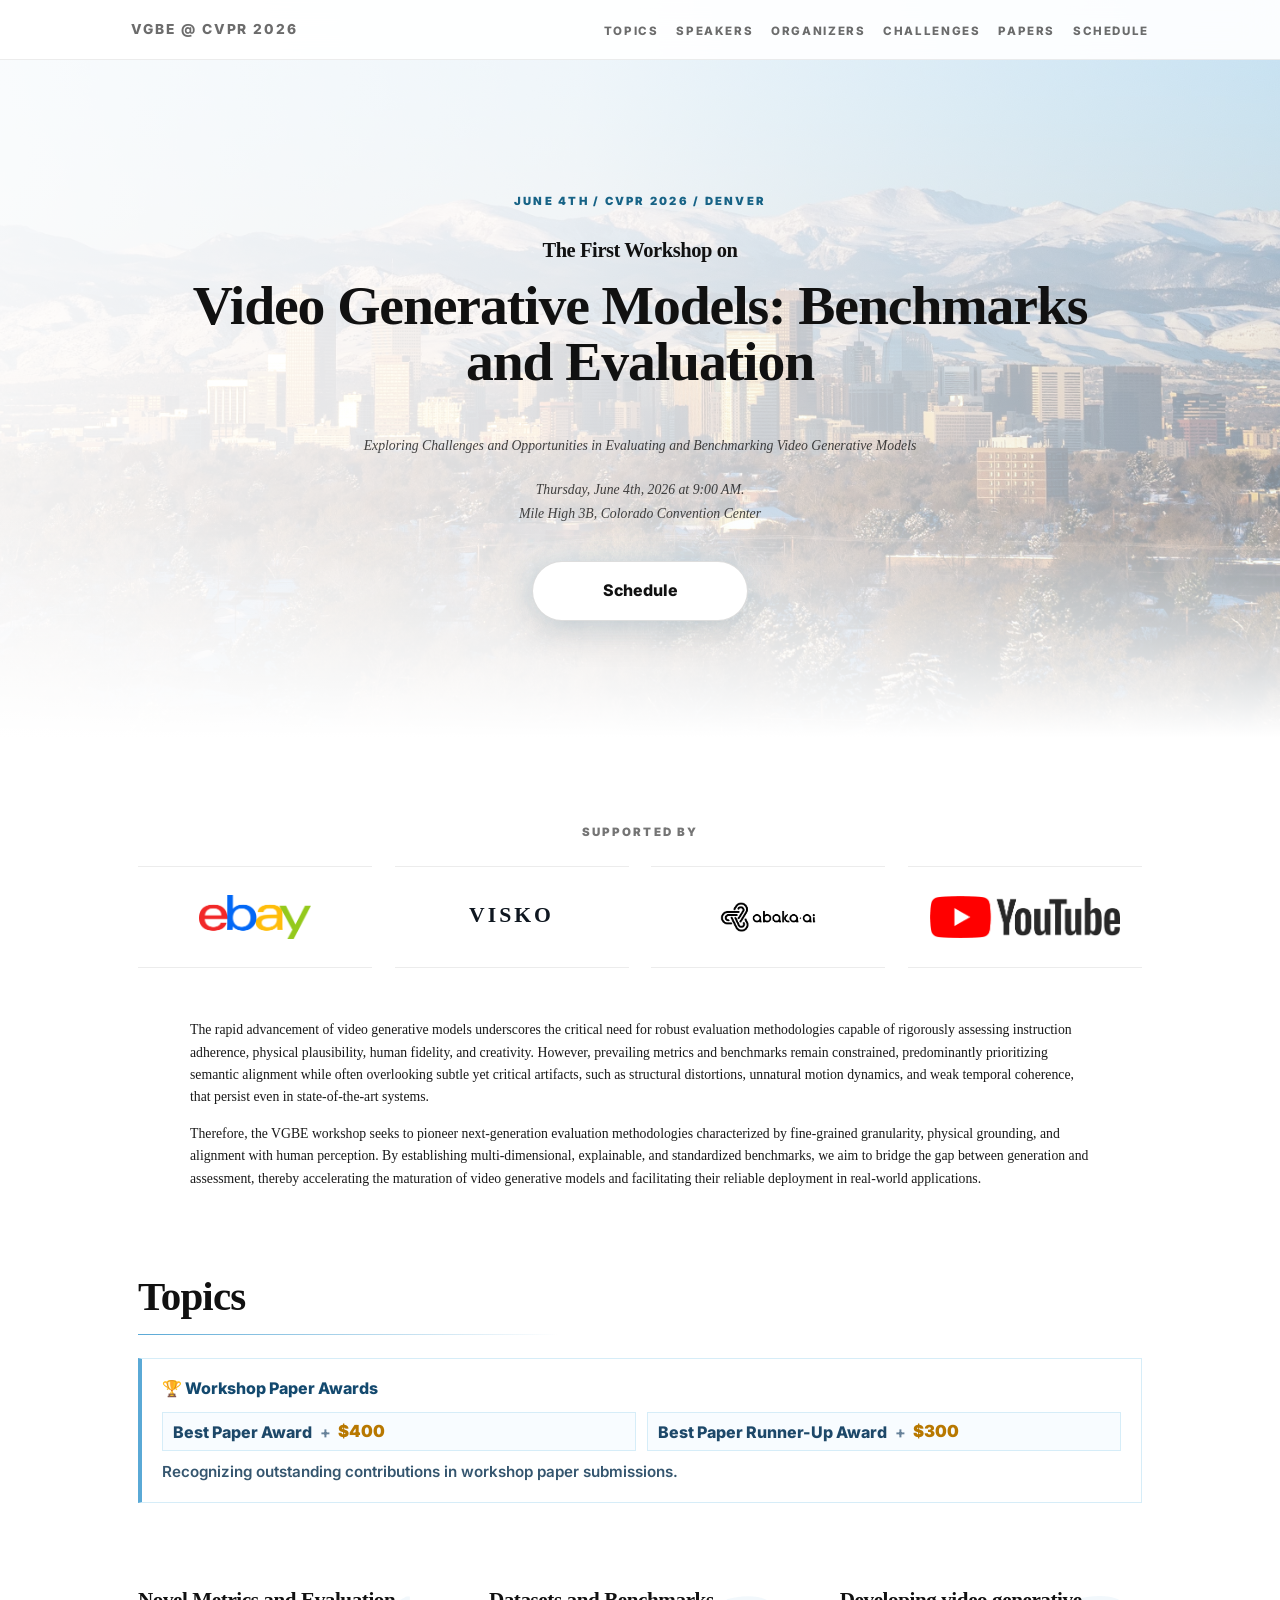
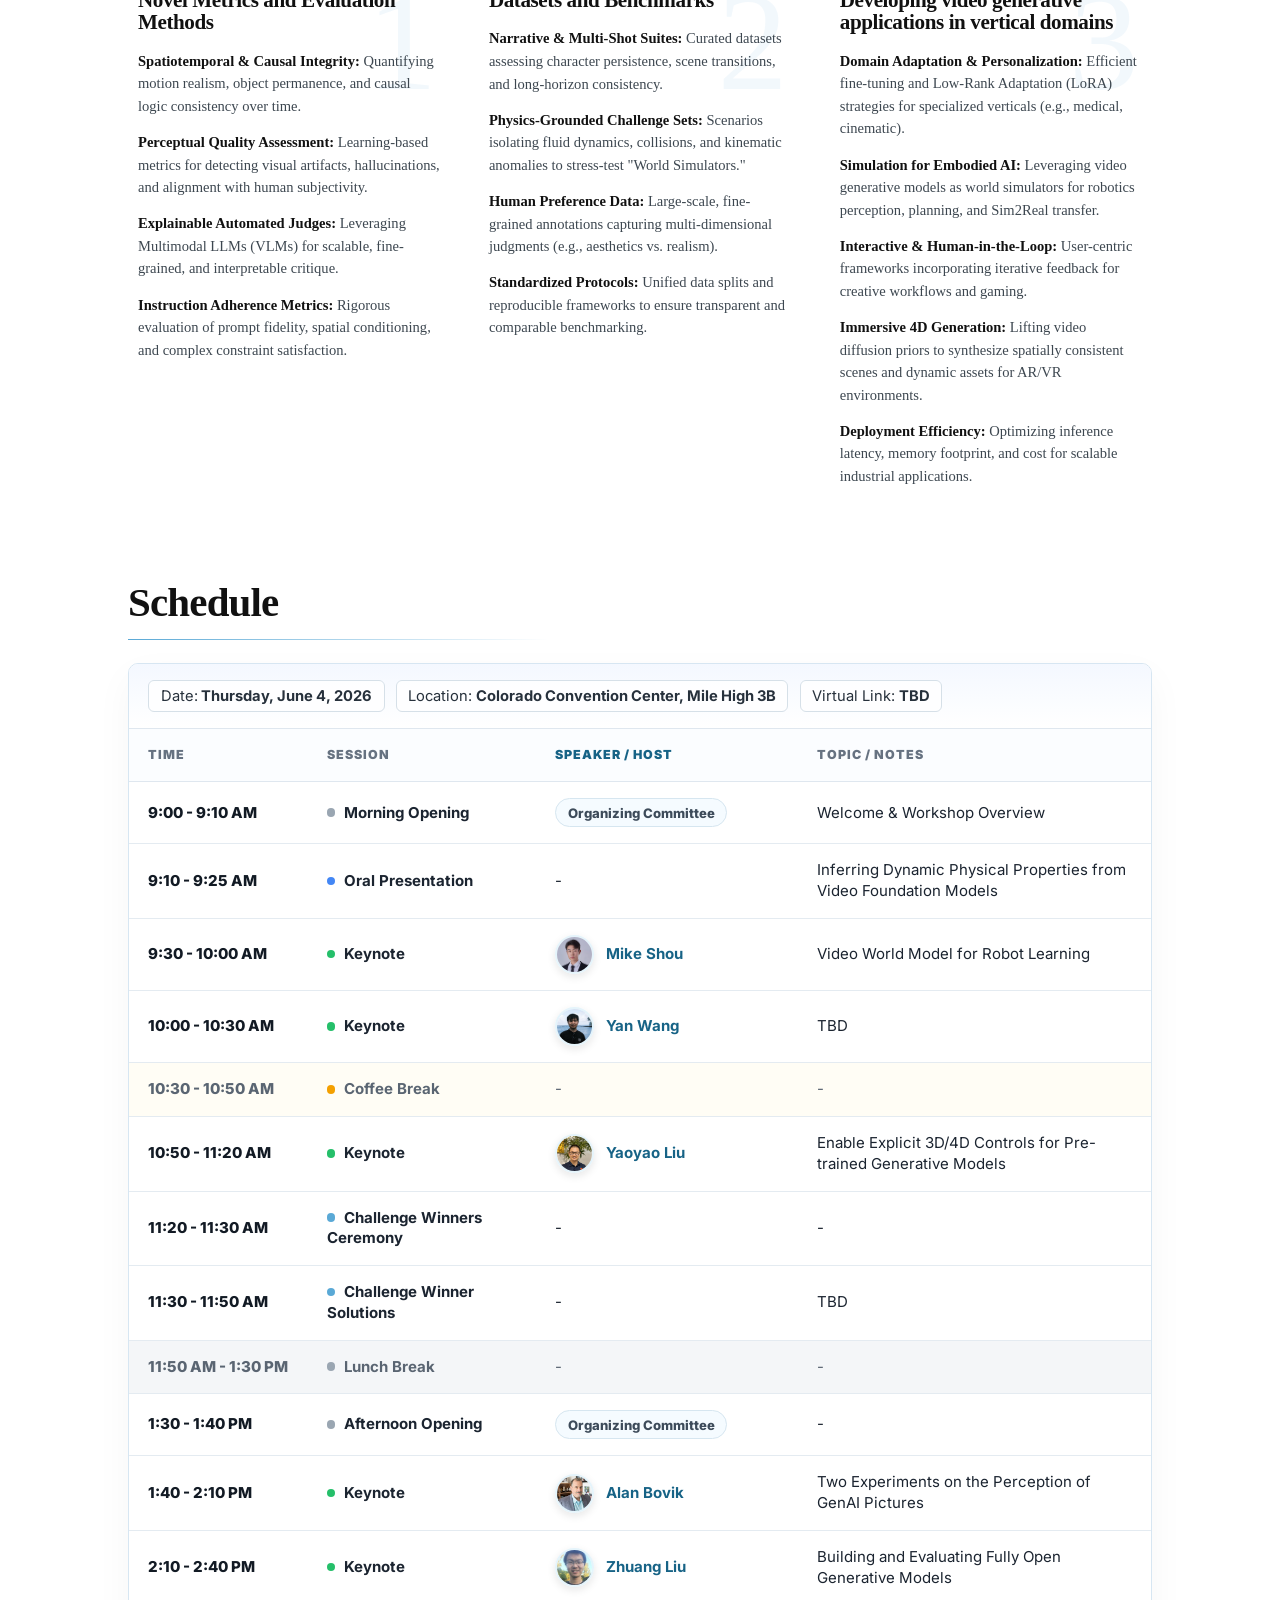
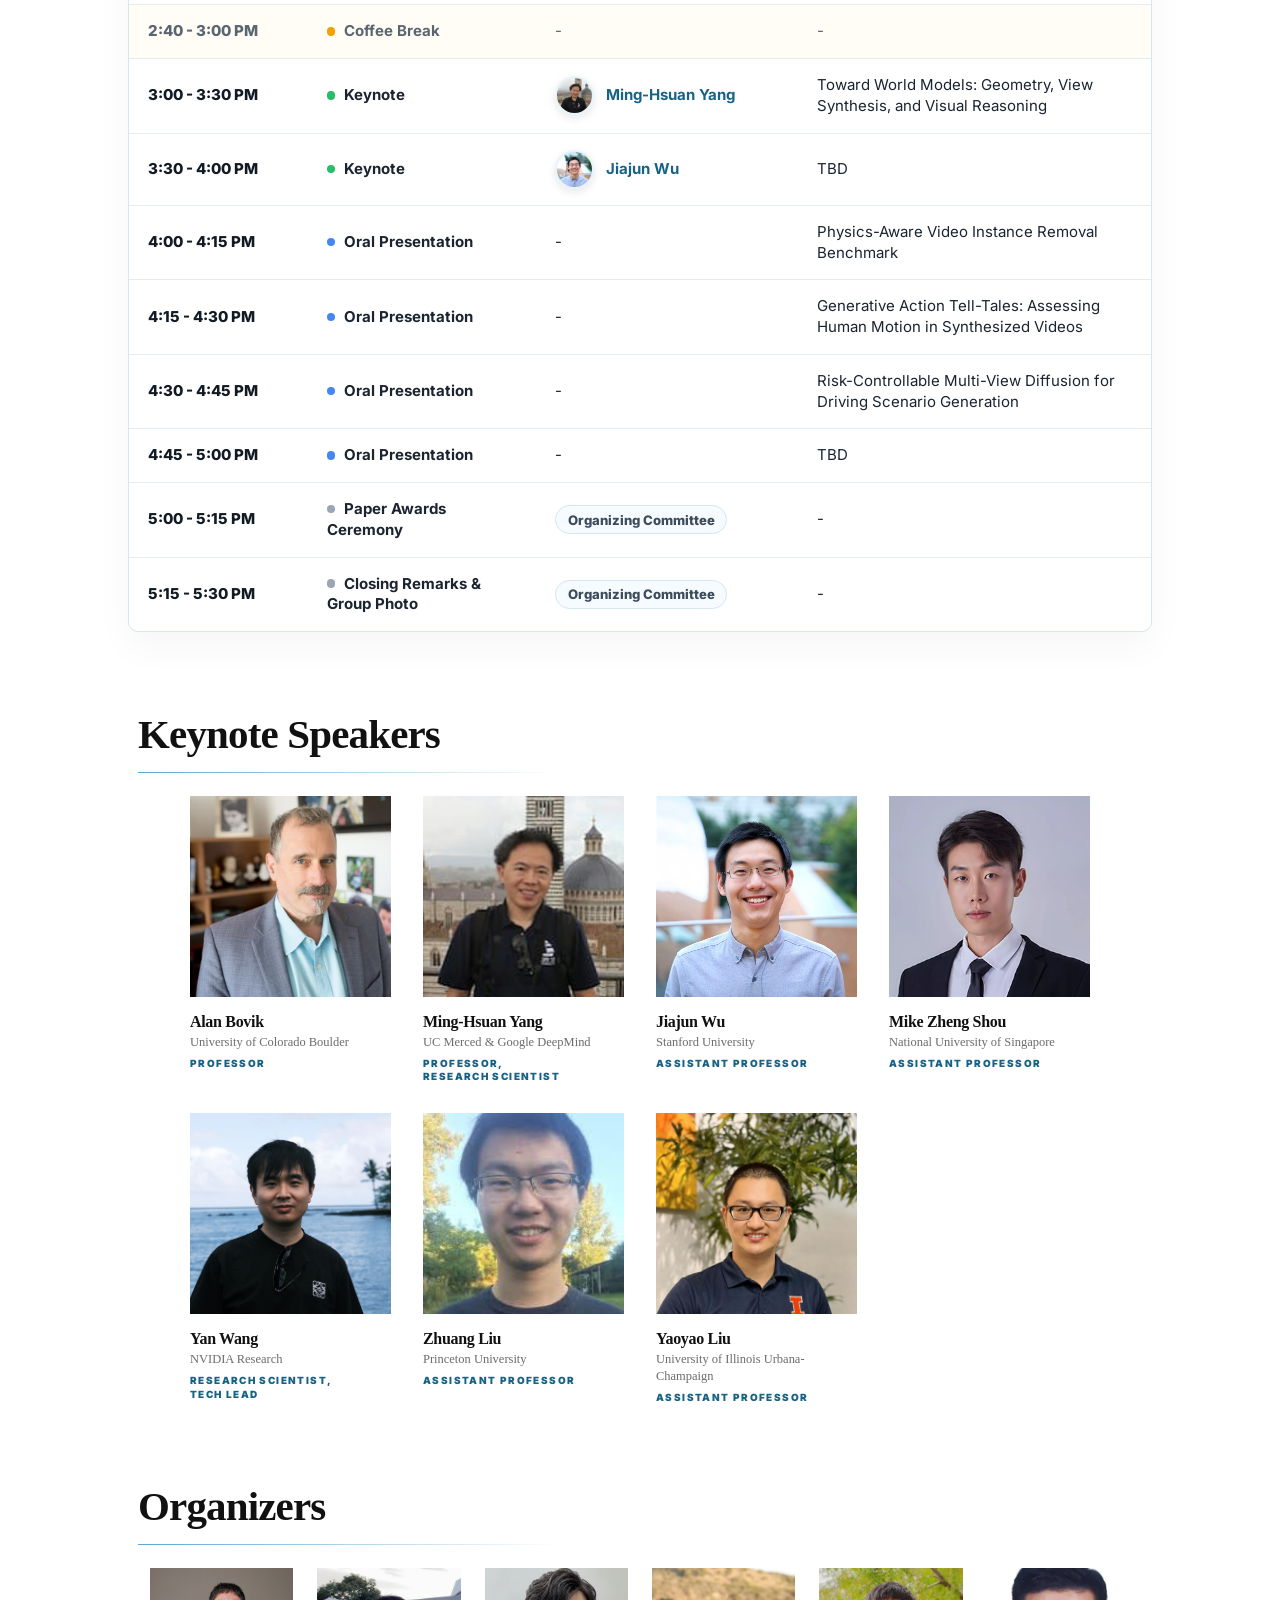
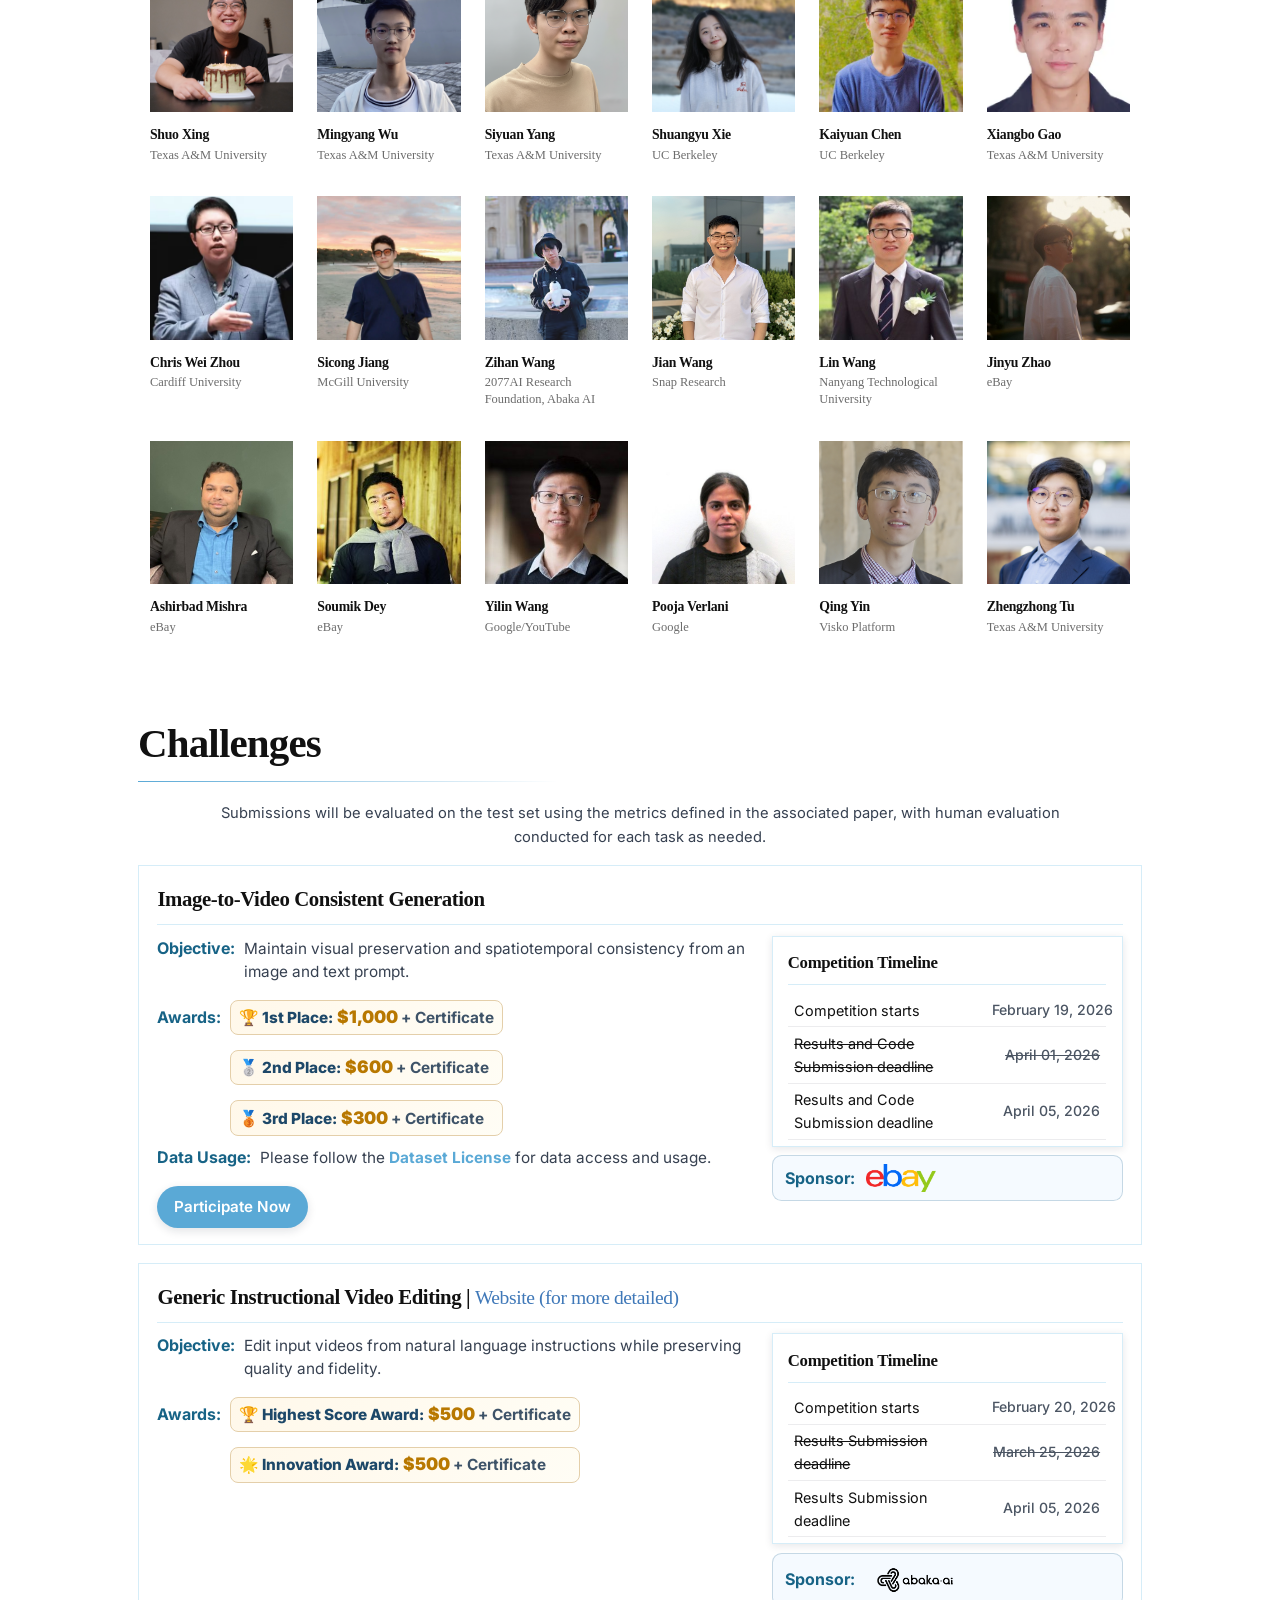
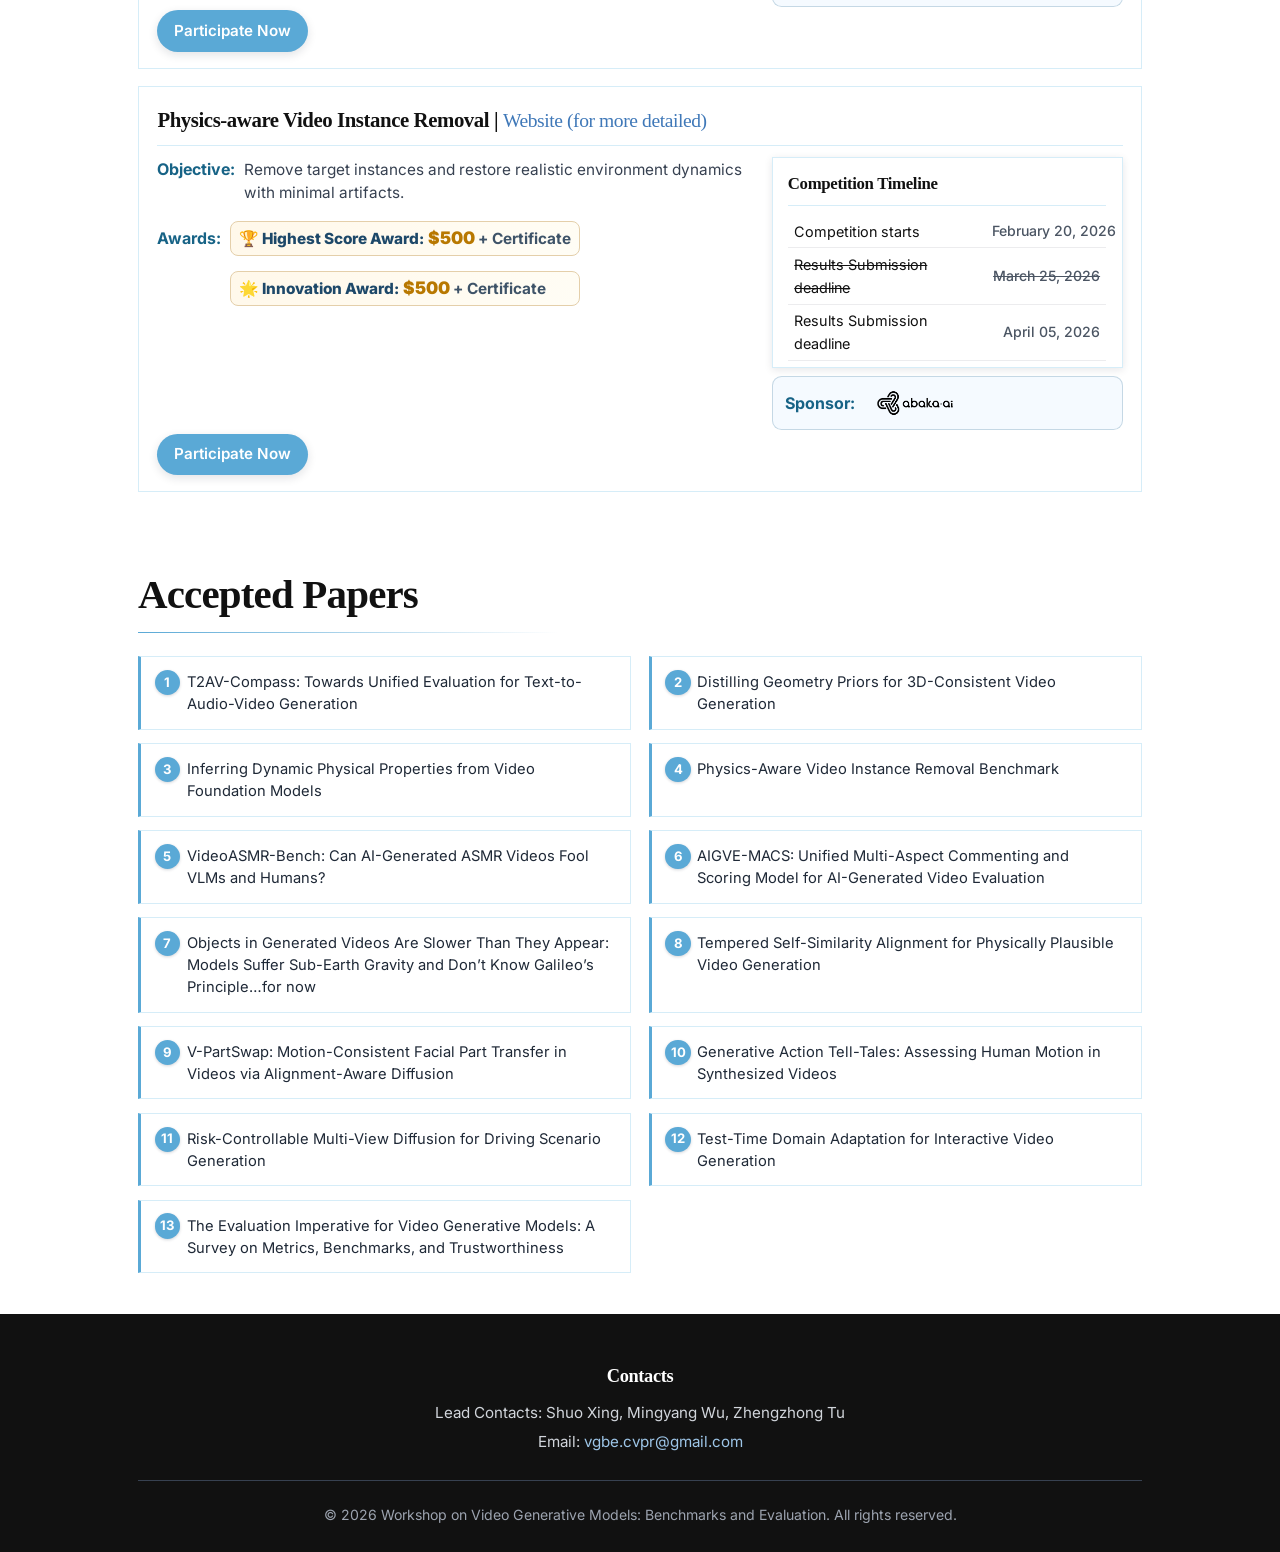
==== commit 2263070e: "update" ====
--- a/index.html
+++ b/index.html
@@ -418,7 +418,7 @@
                         <p class="affiliation-speaker">Princeton University</p>
                         <p class="title">Assistant Professor</p>
                     </div>
-                    <!-- <div class="speaker-card">
+                    <div class="speaker-card">
                         <div class="profile-image">
                             <img src="assets/yaoyao.jpeg" alt="Yaoyao Liu" class="profile-img">
                         </div>
@@ -426,7 +426,7 @@
                         <p class="affiliation-speaker">University of Illinois Urbana-Champaign</p>
                         <p class="title">Assistant Professor</p>
                     </div>
-                    <div class="speaker-card">
+                    <!-- <div class="speaker-card">
                         <div class="profile-image">
                             <img src="assets/profile_lin.png" alt="Fangzhou Lin" class="profile-img">
                         </div>
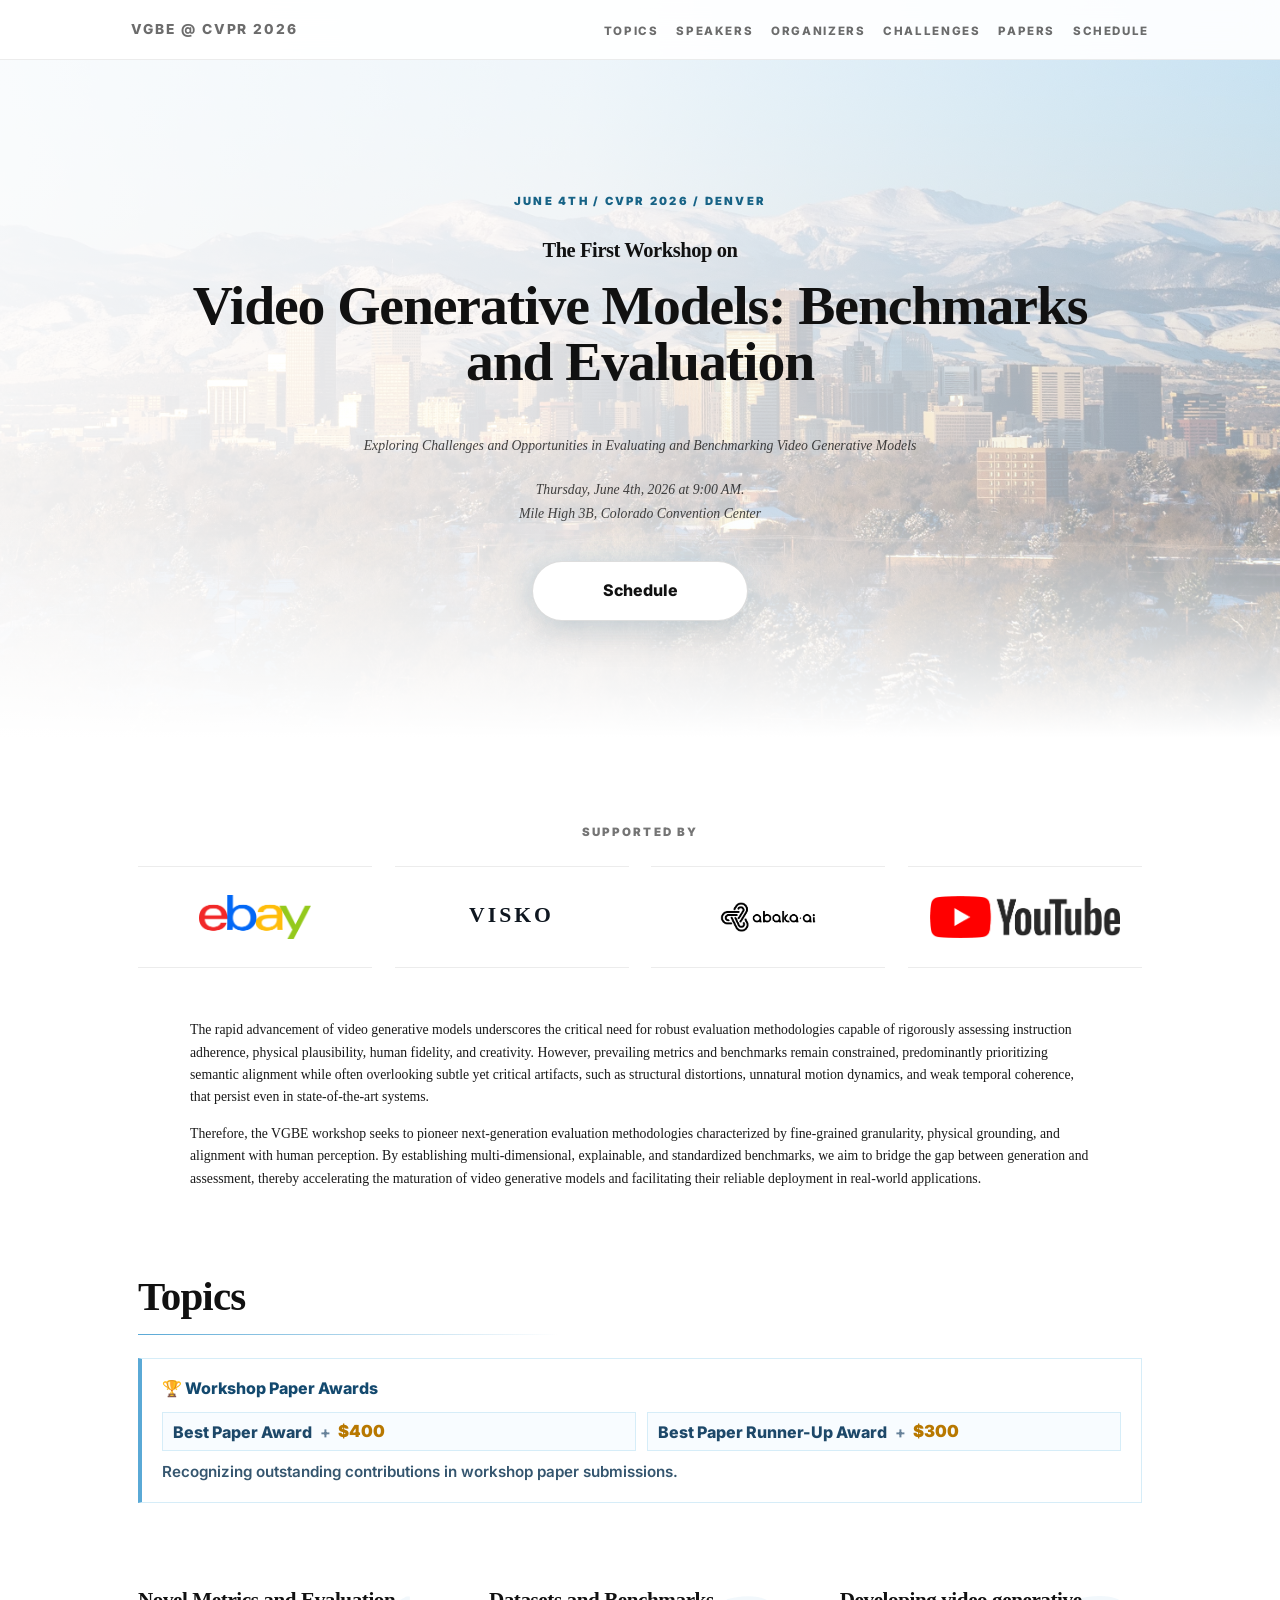
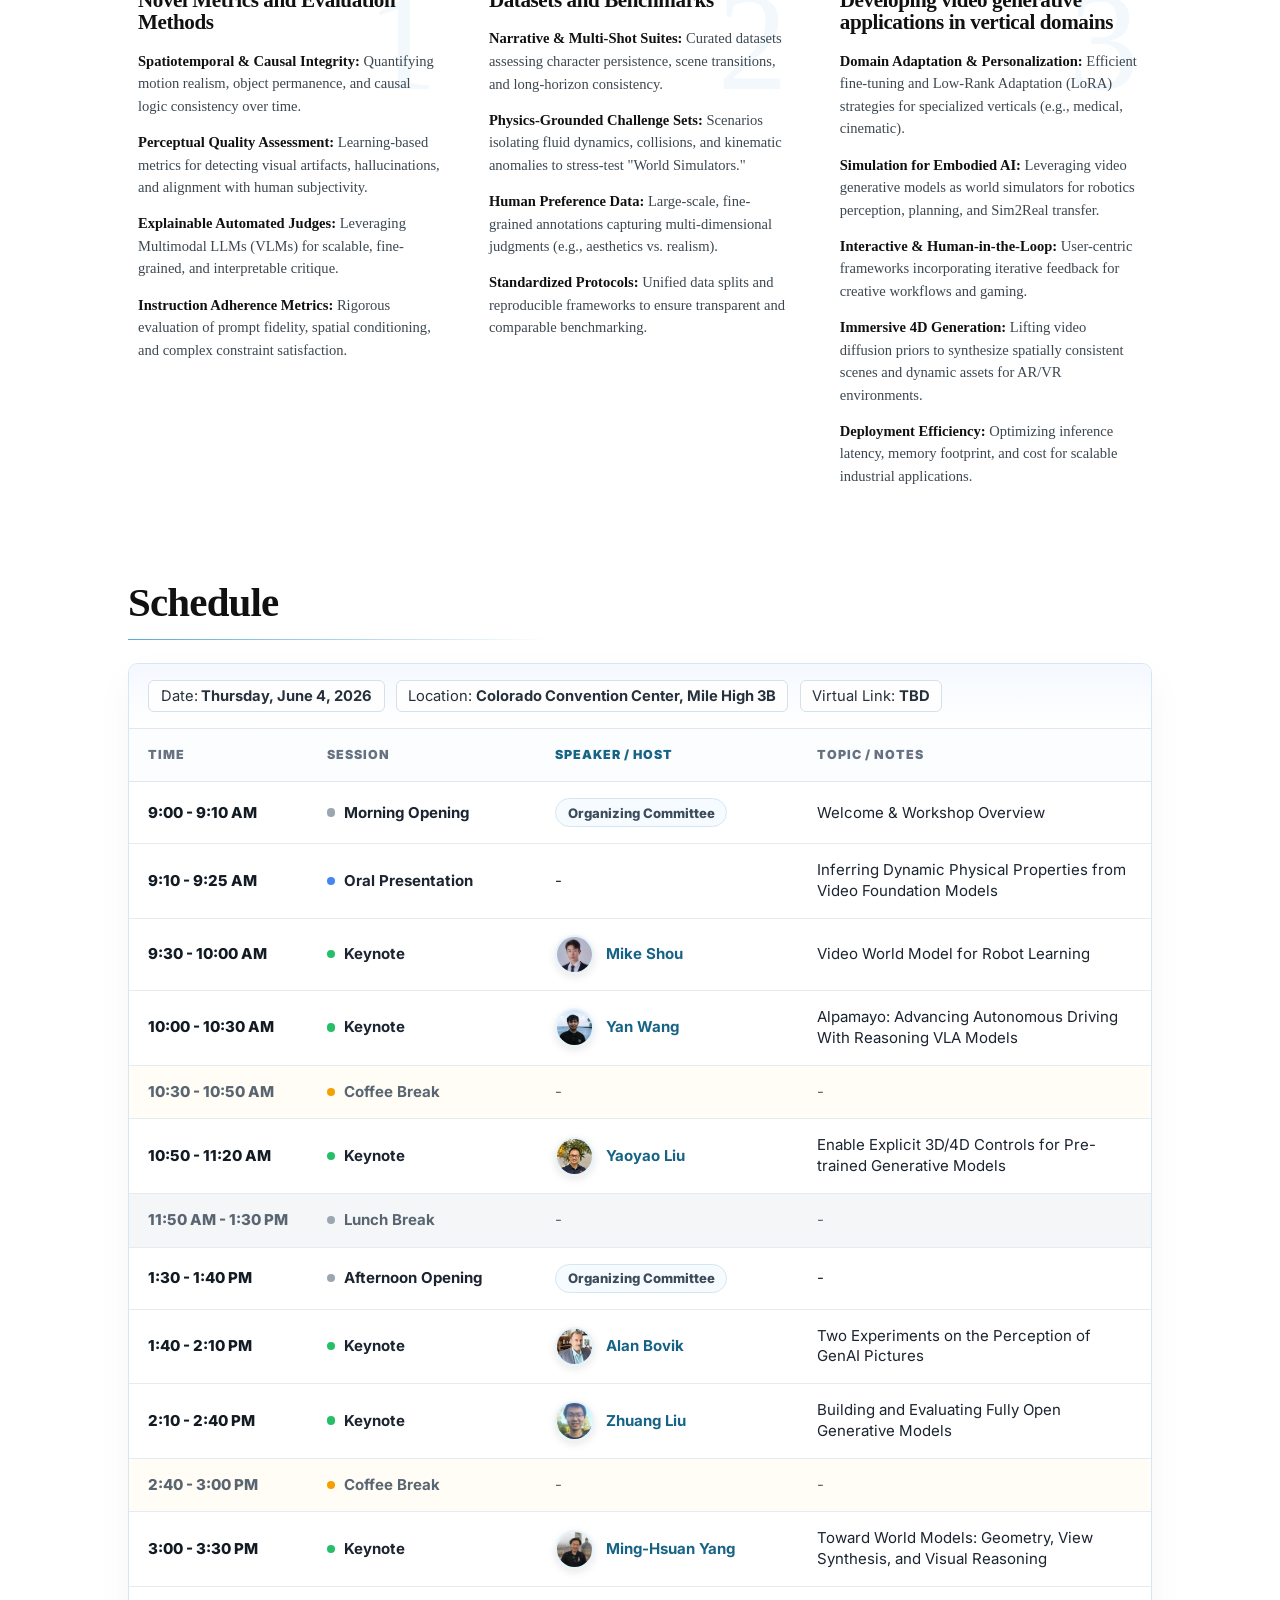
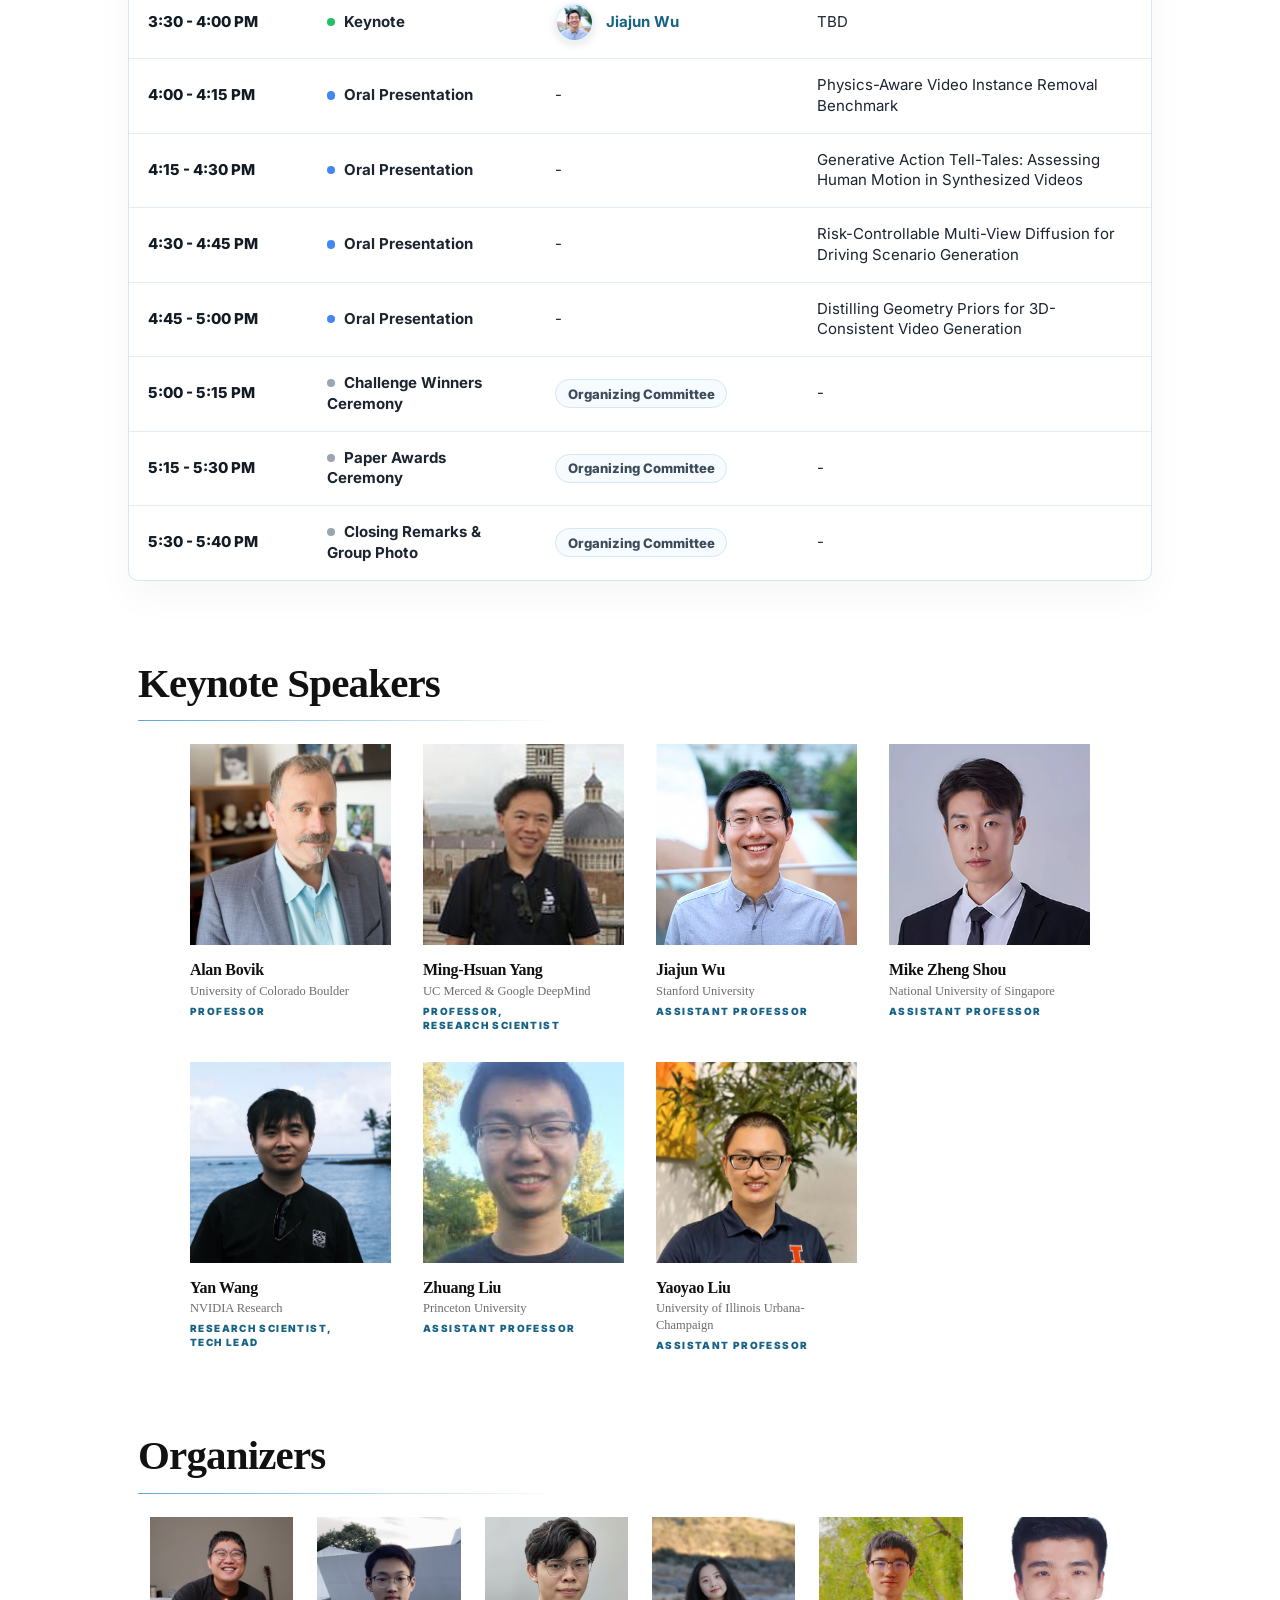
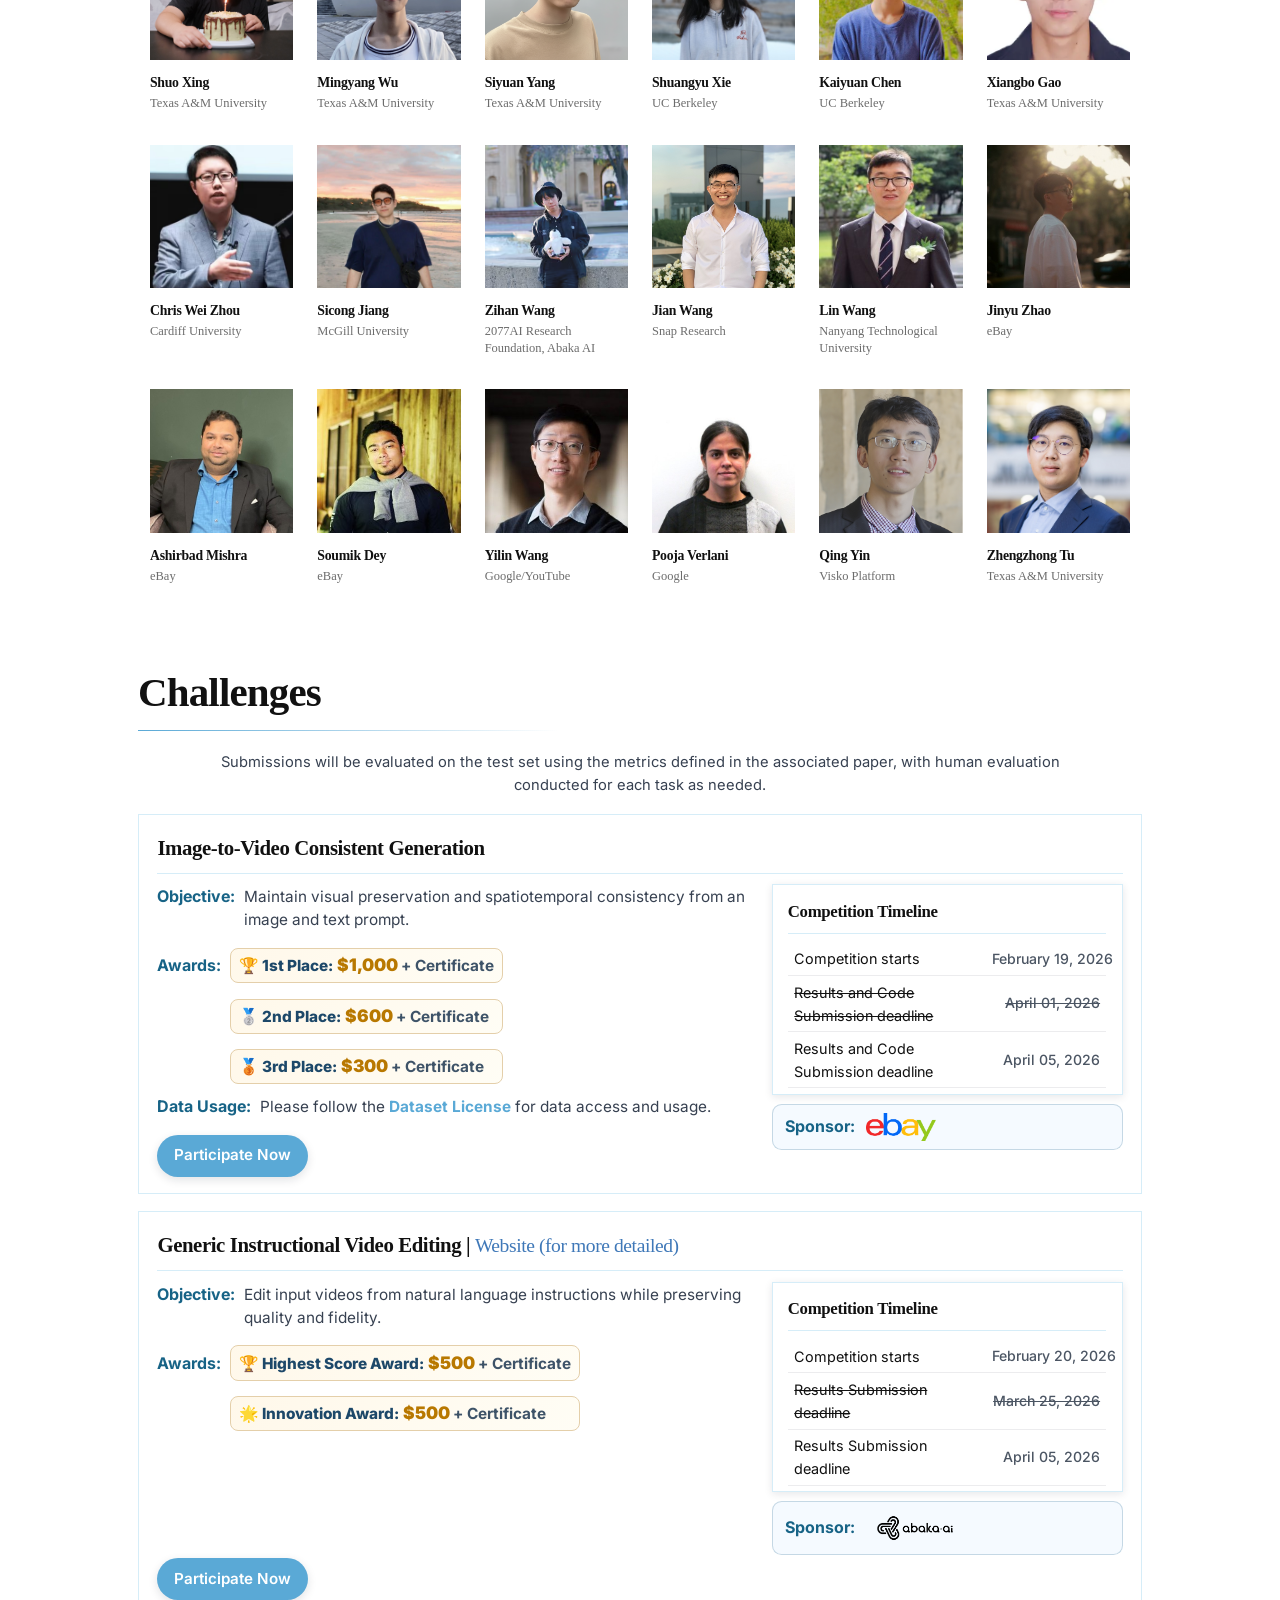
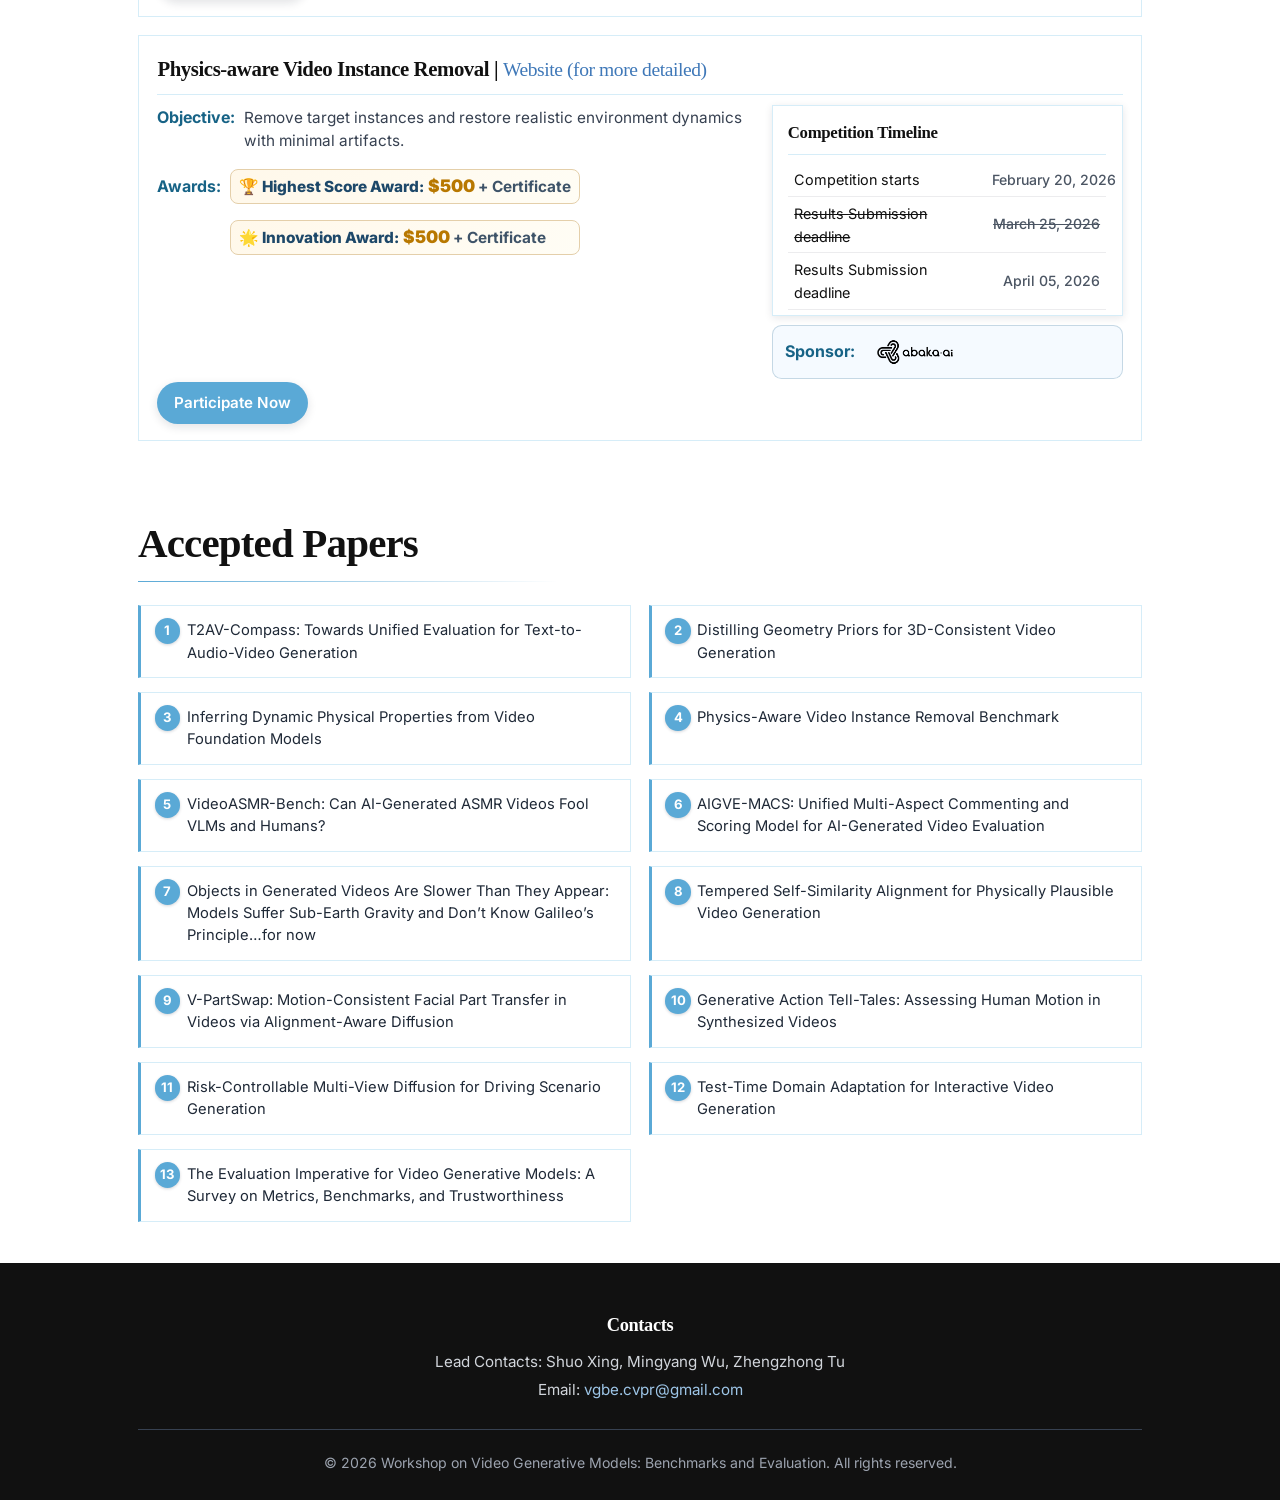
==== commit 15f27230: "update" ====
--- a/index.html
+++ b/index.html
@@ -734,7 +734,7 @@
                                             <strong>Yan Wang</strong>
                                         </div>
                                     </td>
-                                    <td>TBD</td>
+                                    <td>Alpamayo: Advancing Autonomous Driving With Reasoning VLA Models</td>
                                 </tr>
                                 <tr class="schedule-break">
                                     <td class="schedule-time">10:30 - 10:50 AM</td>
@@ -753,18 +753,6 @@
                                     </td>
                                     <td>Enable Explicit 3D/4D Controls for Pre-trained Generative Models</td>
                                 </tr>
-                                <tr>
-                                    <td class="schedule-time">11:20 - 11:30 AM</td>
-                                    <td><span class="session-dot challenge"></span><strong>Challenge Winners Ceremony</strong></td>
-                                    <td>-</td>
-                                    <td>-</td>
-                                </tr>
-                                <tr>
-                                    <td class="schedule-time">11:30 - 11:50 AM</td>
-                                    <td><span class="session-dot challenge"></span><strong>Challenge Winner Solutions</strong></td>
-                                    <td>-</td>
-                                    <td>TBD</td>
-                                </tr>
                                 <tr class="schedule-lunch">
                                     <td class="schedule-time">11:50 AM - 1:30 PM</td>
                                     <td><span class="session-dot neutral"></span><strong>Lunch Break</strong></td>
@@ -849,16 +837,22 @@
                                     <td class="schedule-time">4:45 - 5:00 PM</td>
                                     <td><span class="session-dot oral"></span><strong>Oral Presentation</strong></td>
                                     <td>-</td>
-                                    <td>TBD</td>
+                                    <td>Distilling Geometry Priors for 3D-Consistent Video Generation</td>
                                 </tr>
                                 <tr>
                                     <td class="schedule-time">5:00 - 5:15 PM</td>
+                                    <td><span class="session-dot neutral"></span><strong>Challenge Winners Ceremony</strong></td>
+                                    <td><span class="host-pill">Organizing Committee</span></td>
+                                    <td>-</td>
+                                </tr>
+                                <tr>
+                                    <td class="schedule-time">5:15 - 5:30 PM</td>
                                     <td><span class="session-dot neutral"></span><strong>Paper Awards Ceremony</strong></td>
                                     <td><span class="host-pill">Organizing Committee</span></td>
                                     <td>-</td>
                                 </tr>
                                 <tr>
-                                    <td class="schedule-time">5:15 - 5:30 PM</td>
+                                    <td class="schedule-time">5:30 - 5:40 PM</td>
                                     <td><span class="session-dot neutral"></span><strong>Closing Remarks &amp; Group Photo</strong></td>
                                     <td><span class="host-pill">Organizing Committee</span></td>
                                     <td>-</td>
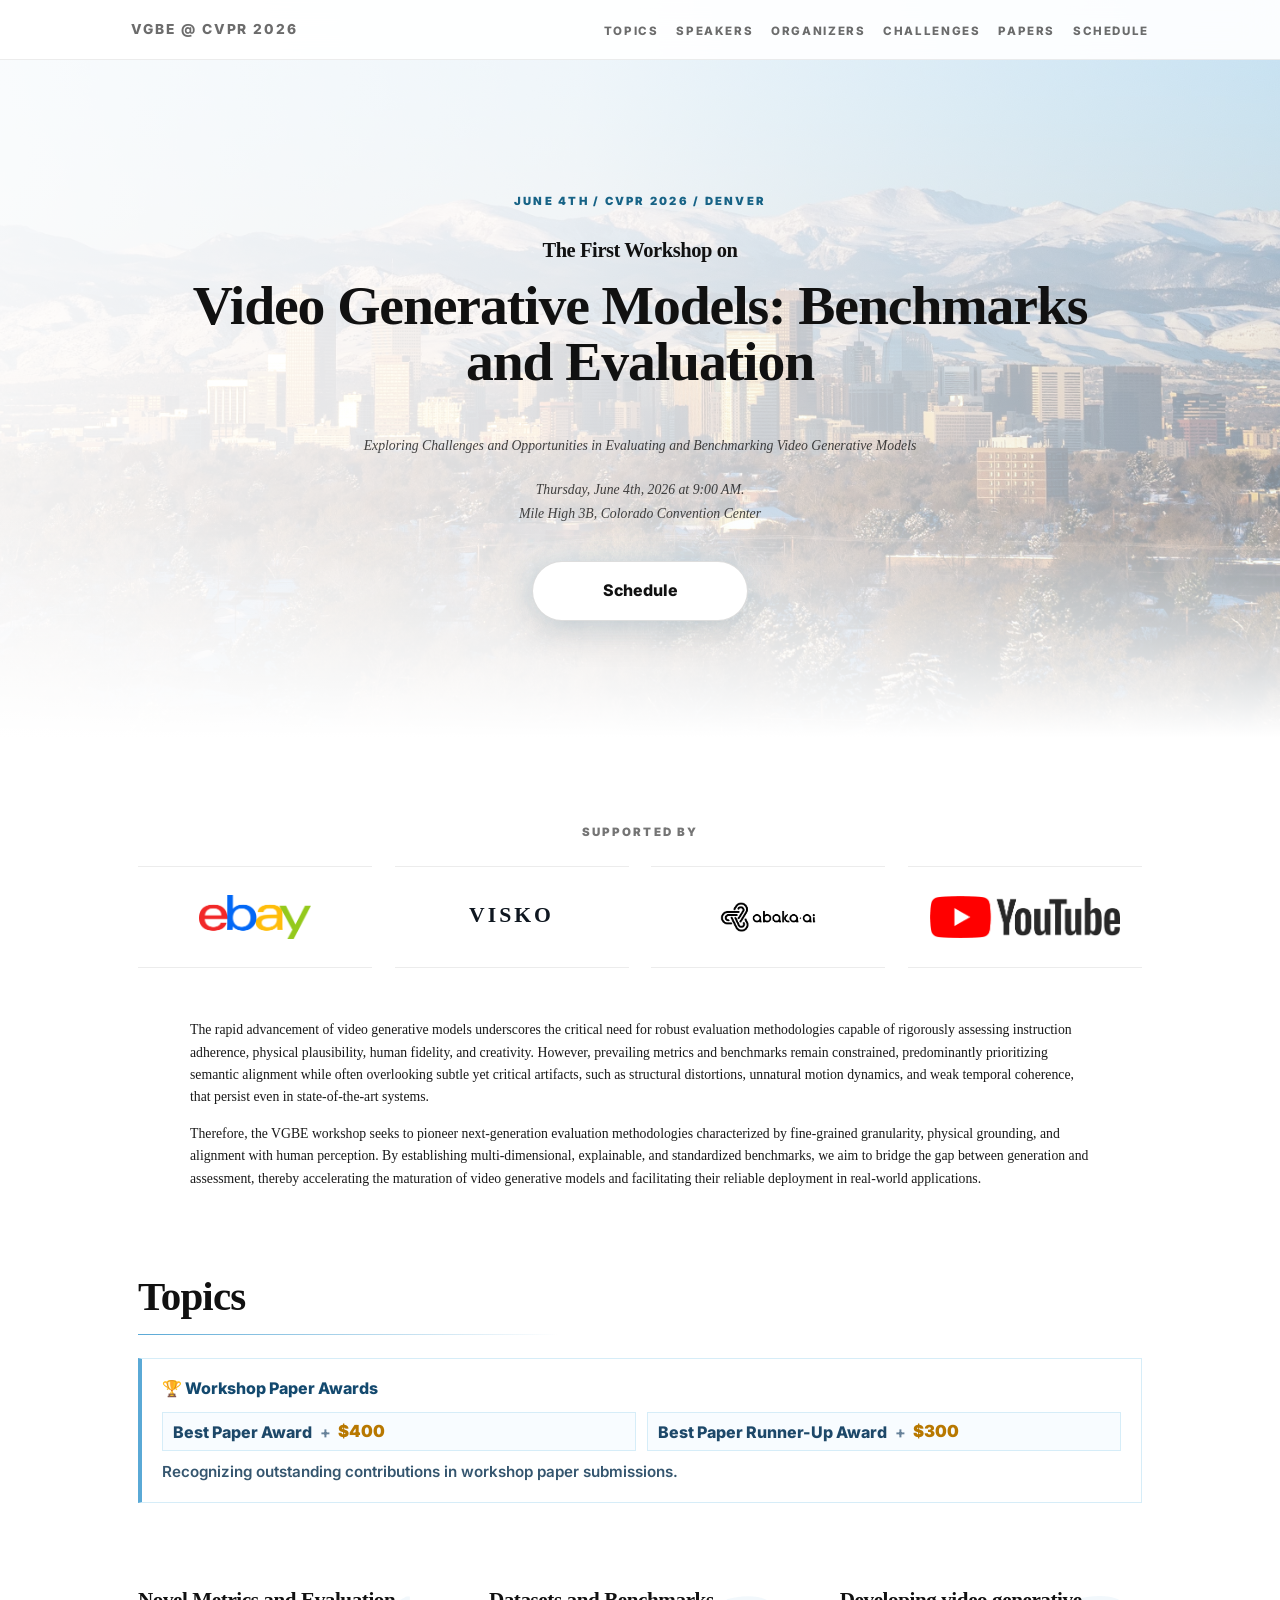
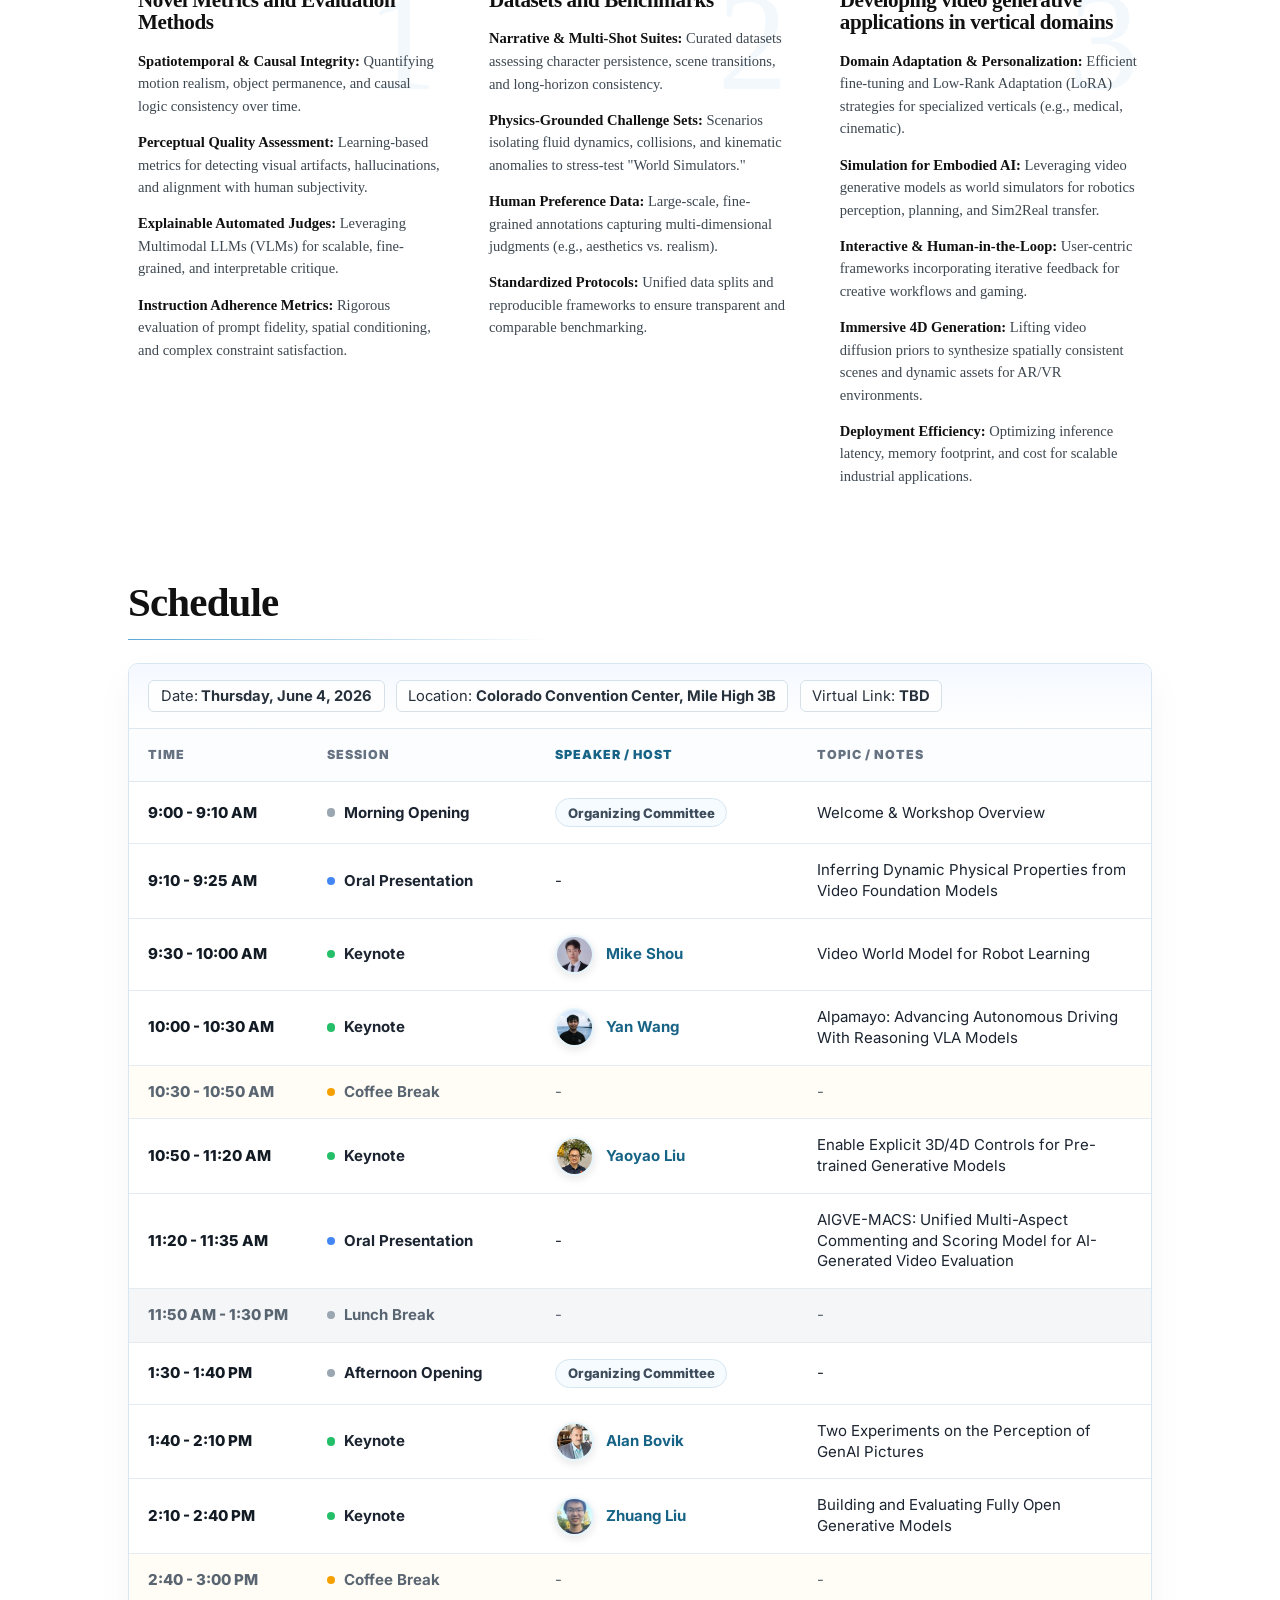
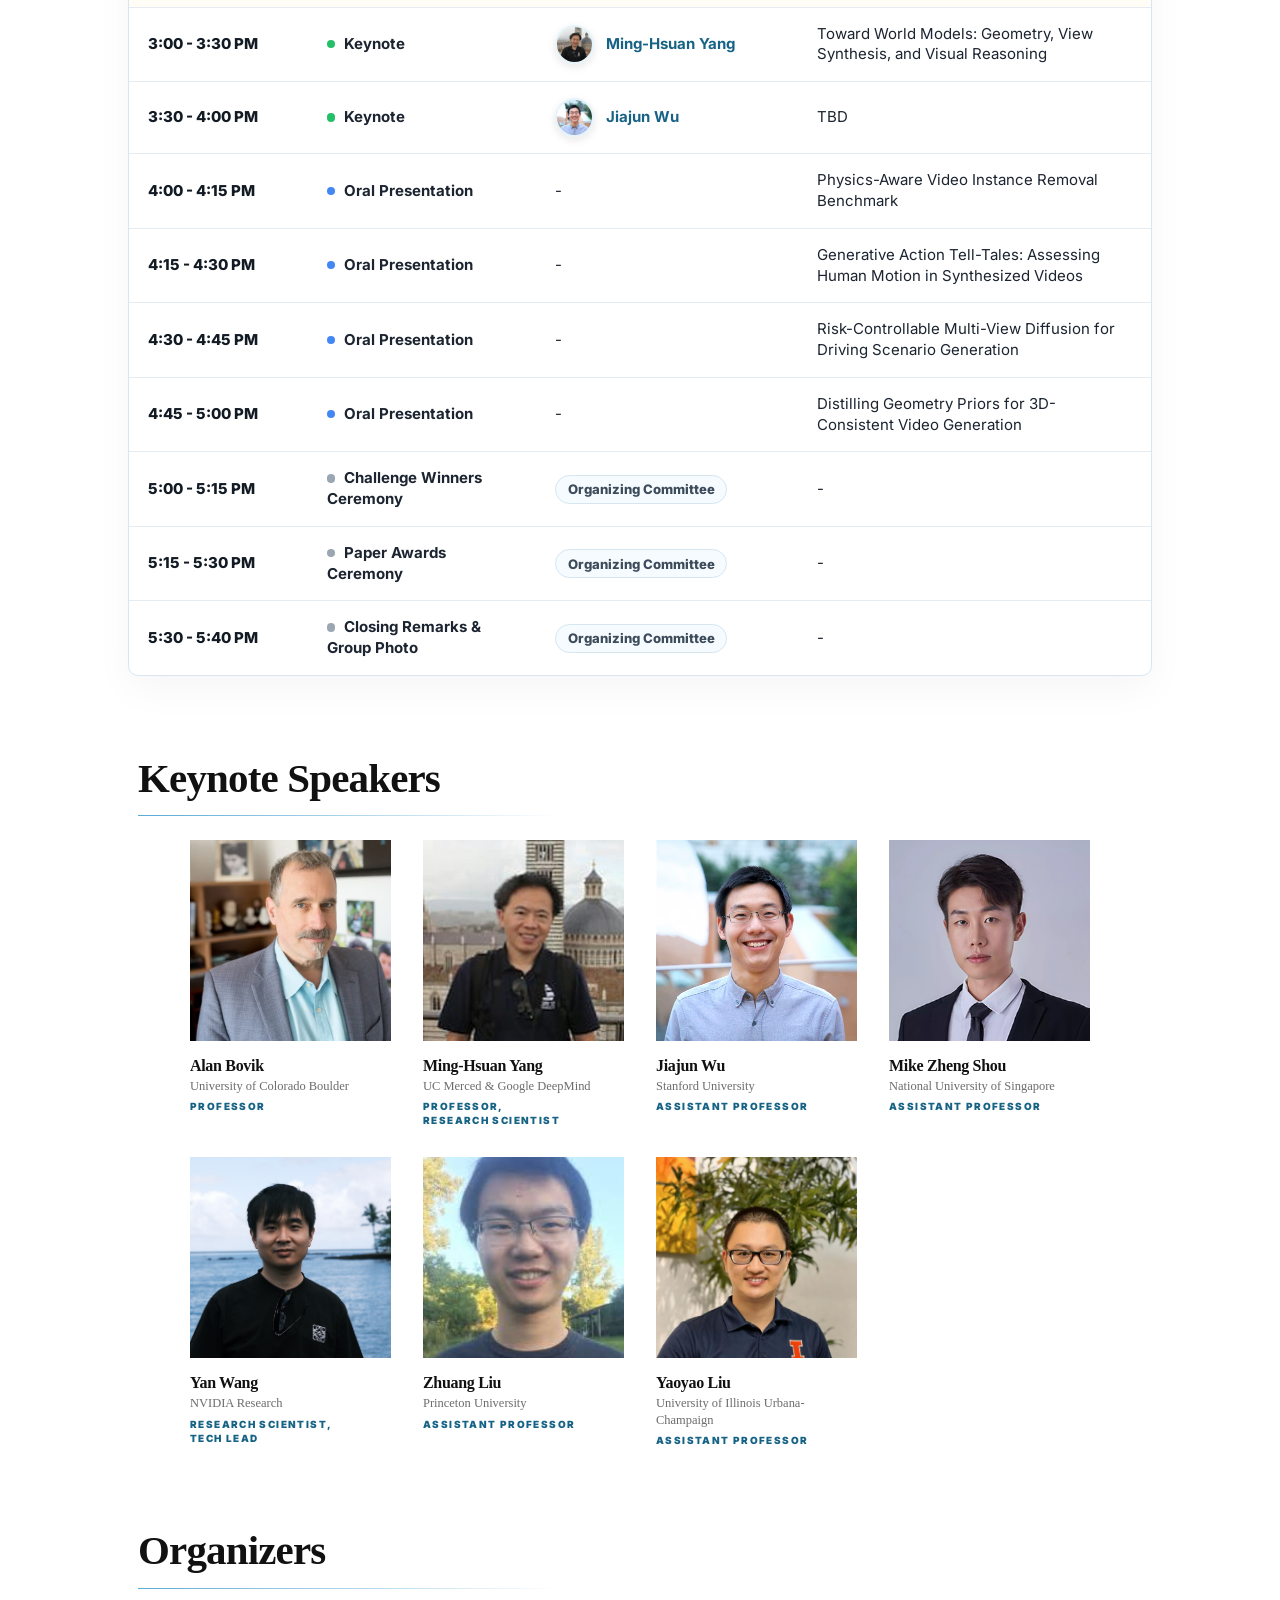
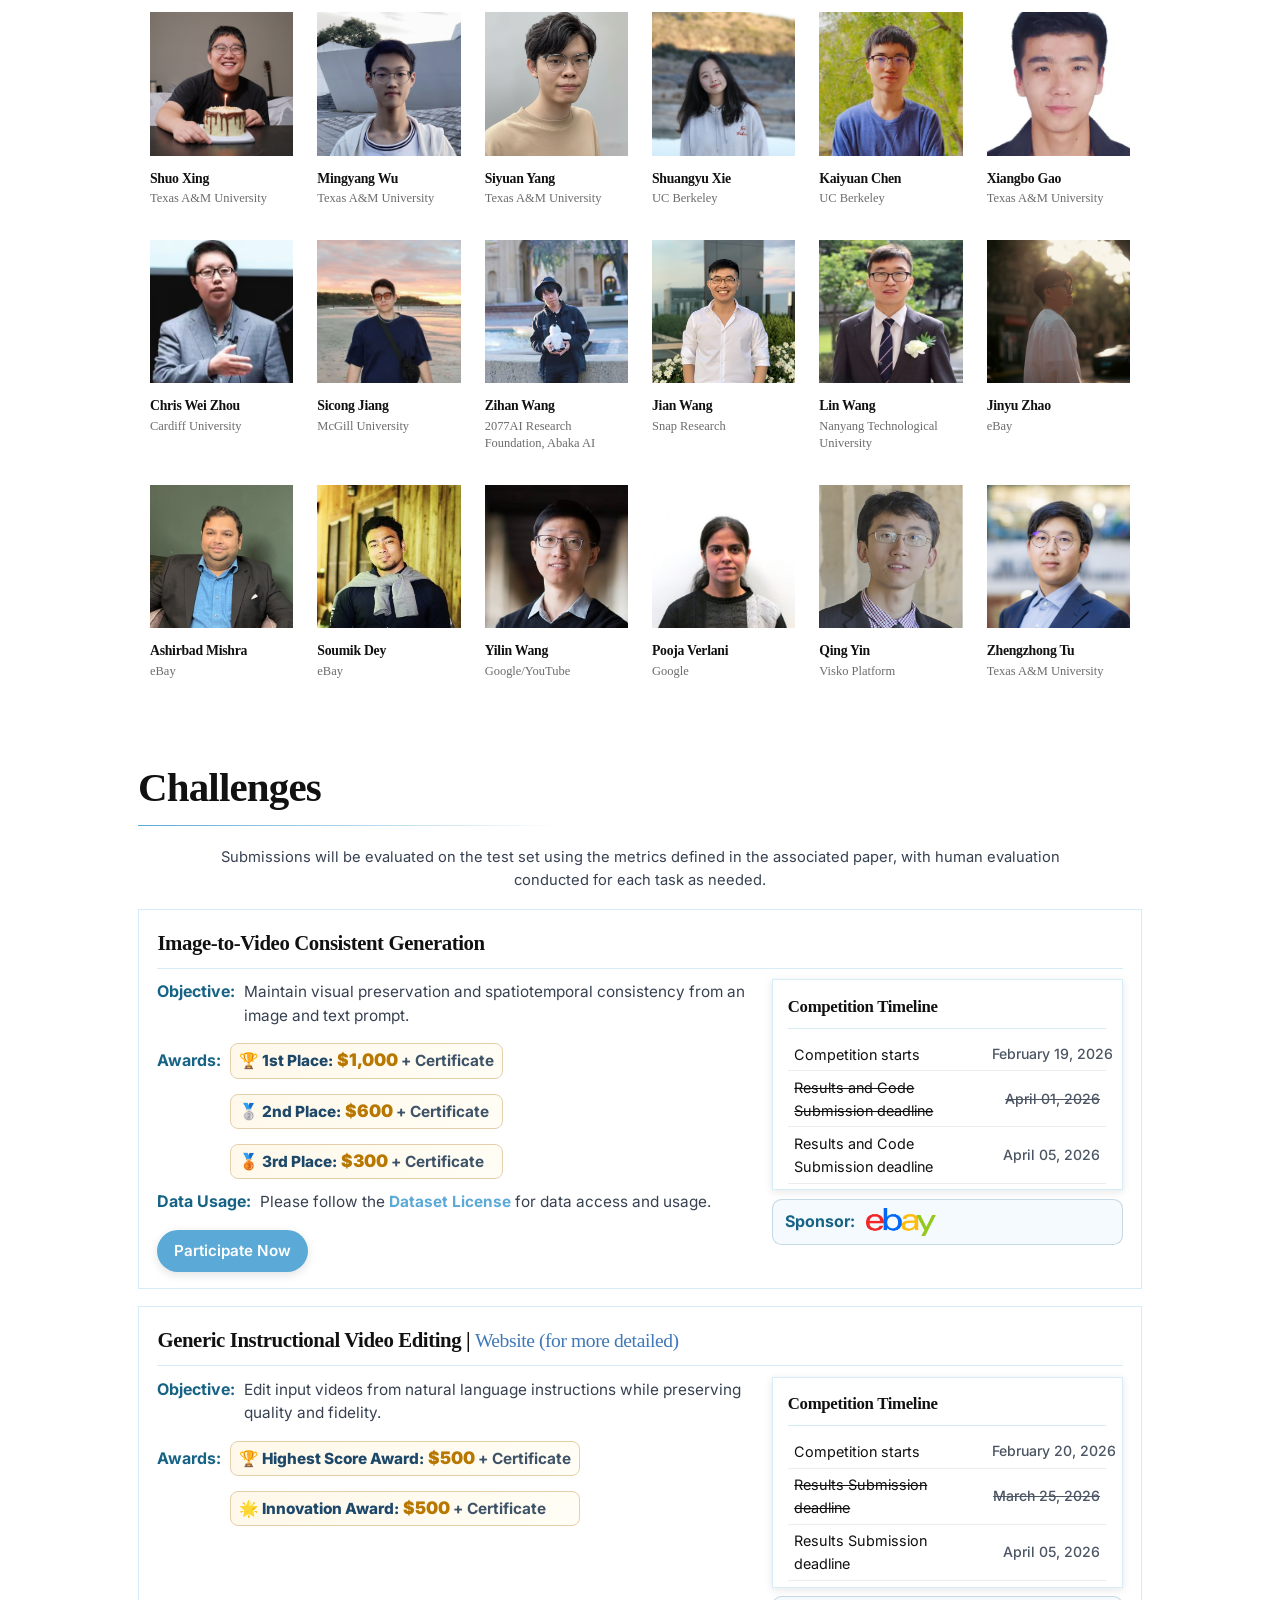
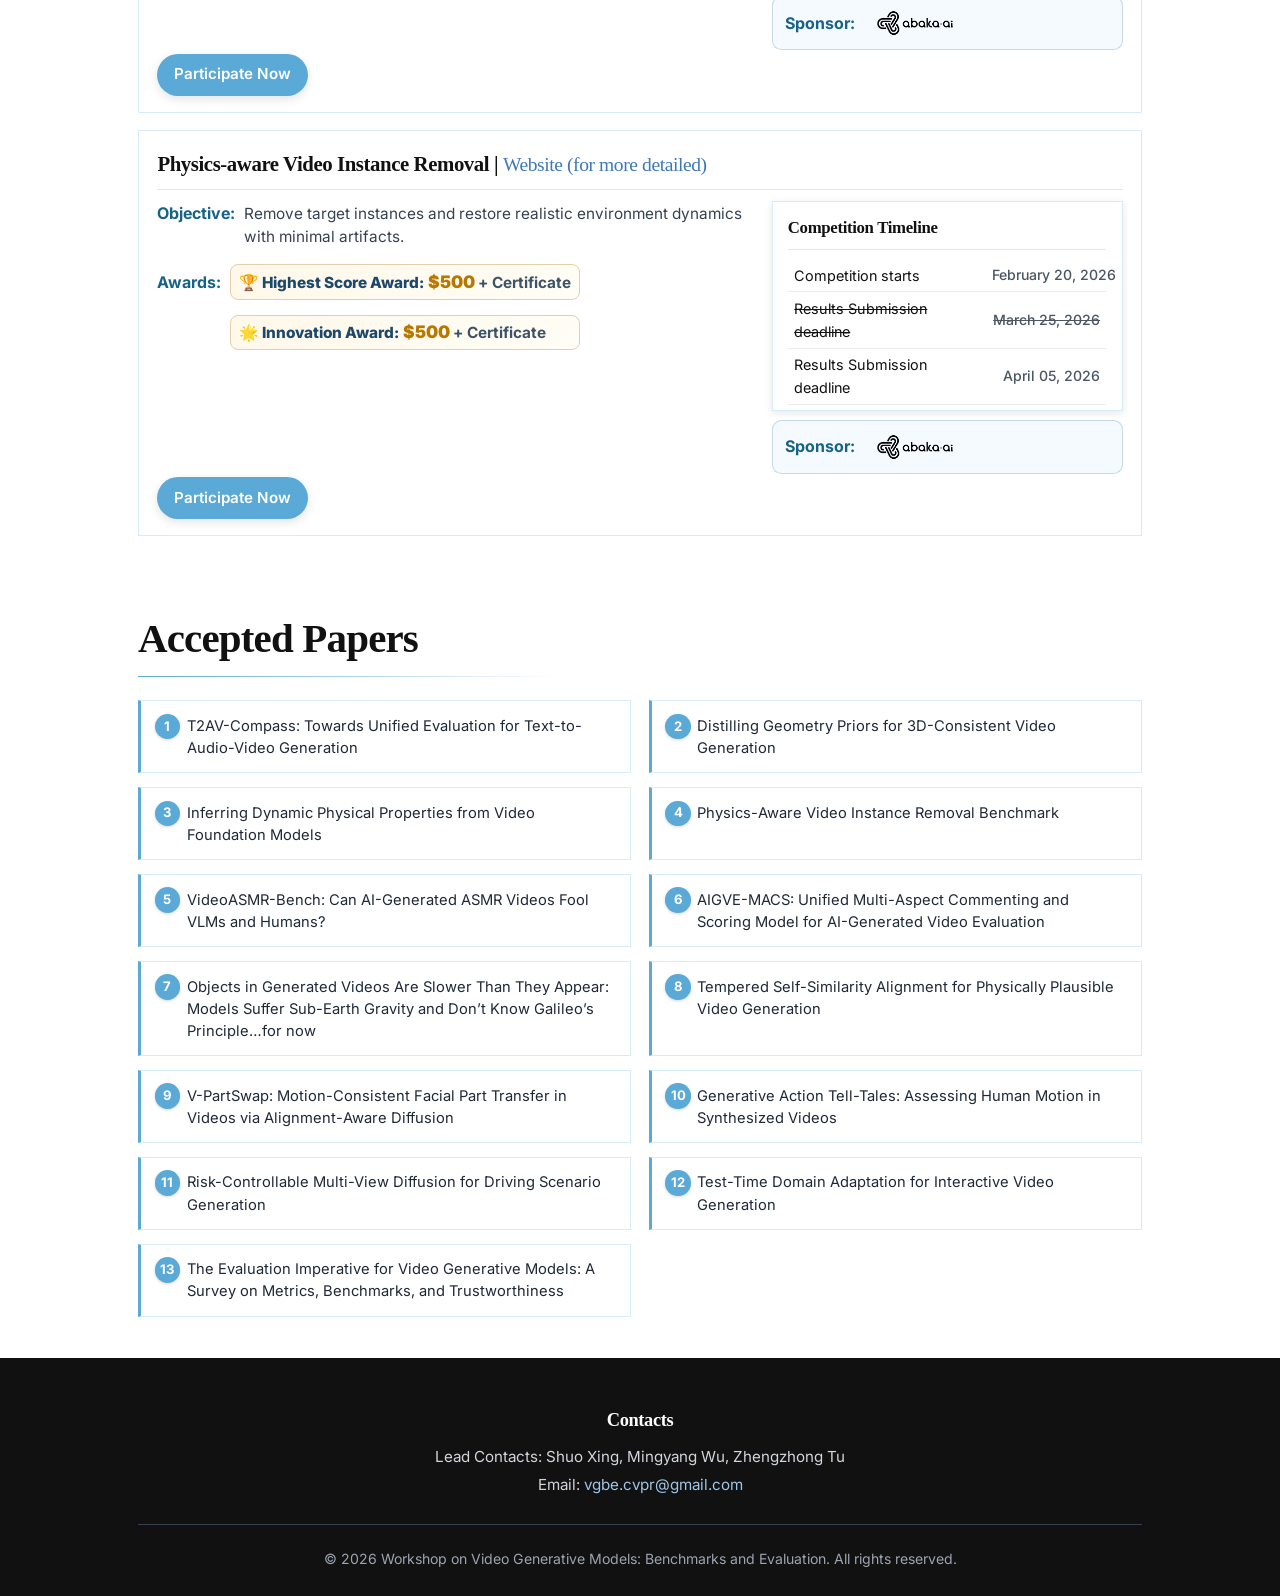
==== commit c5b943d0: "update" ====
--- a/index.html
+++ b/index.html
@@ -753,6 +753,12 @@
                                     </td>
                                     <td>Enable Explicit 3D/4D Controls for Pre-trained Generative Models</td>
                                 </tr>
+                                <tr>
+                                    <td class="schedule-time">11:20 - 11:35 AM</td>
+                                    <td><span class="session-dot oral"></span><strong>Oral Presentation</strong></td>
+                                    <td>-</td>
+                                    <td>AIGVE-MACS: Unified Multi-Aspect Commenting and Scoring Model for AI-Generated Video Evaluation</td>
+                                </tr>
                                 <tr class="schedule-lunch">
                                     <td class="schedule-time">11:50 AM - 1:30 PM</td>
                                     <td><span class="session-dot neutral"></span><strong>Lunch Break</strong></td>
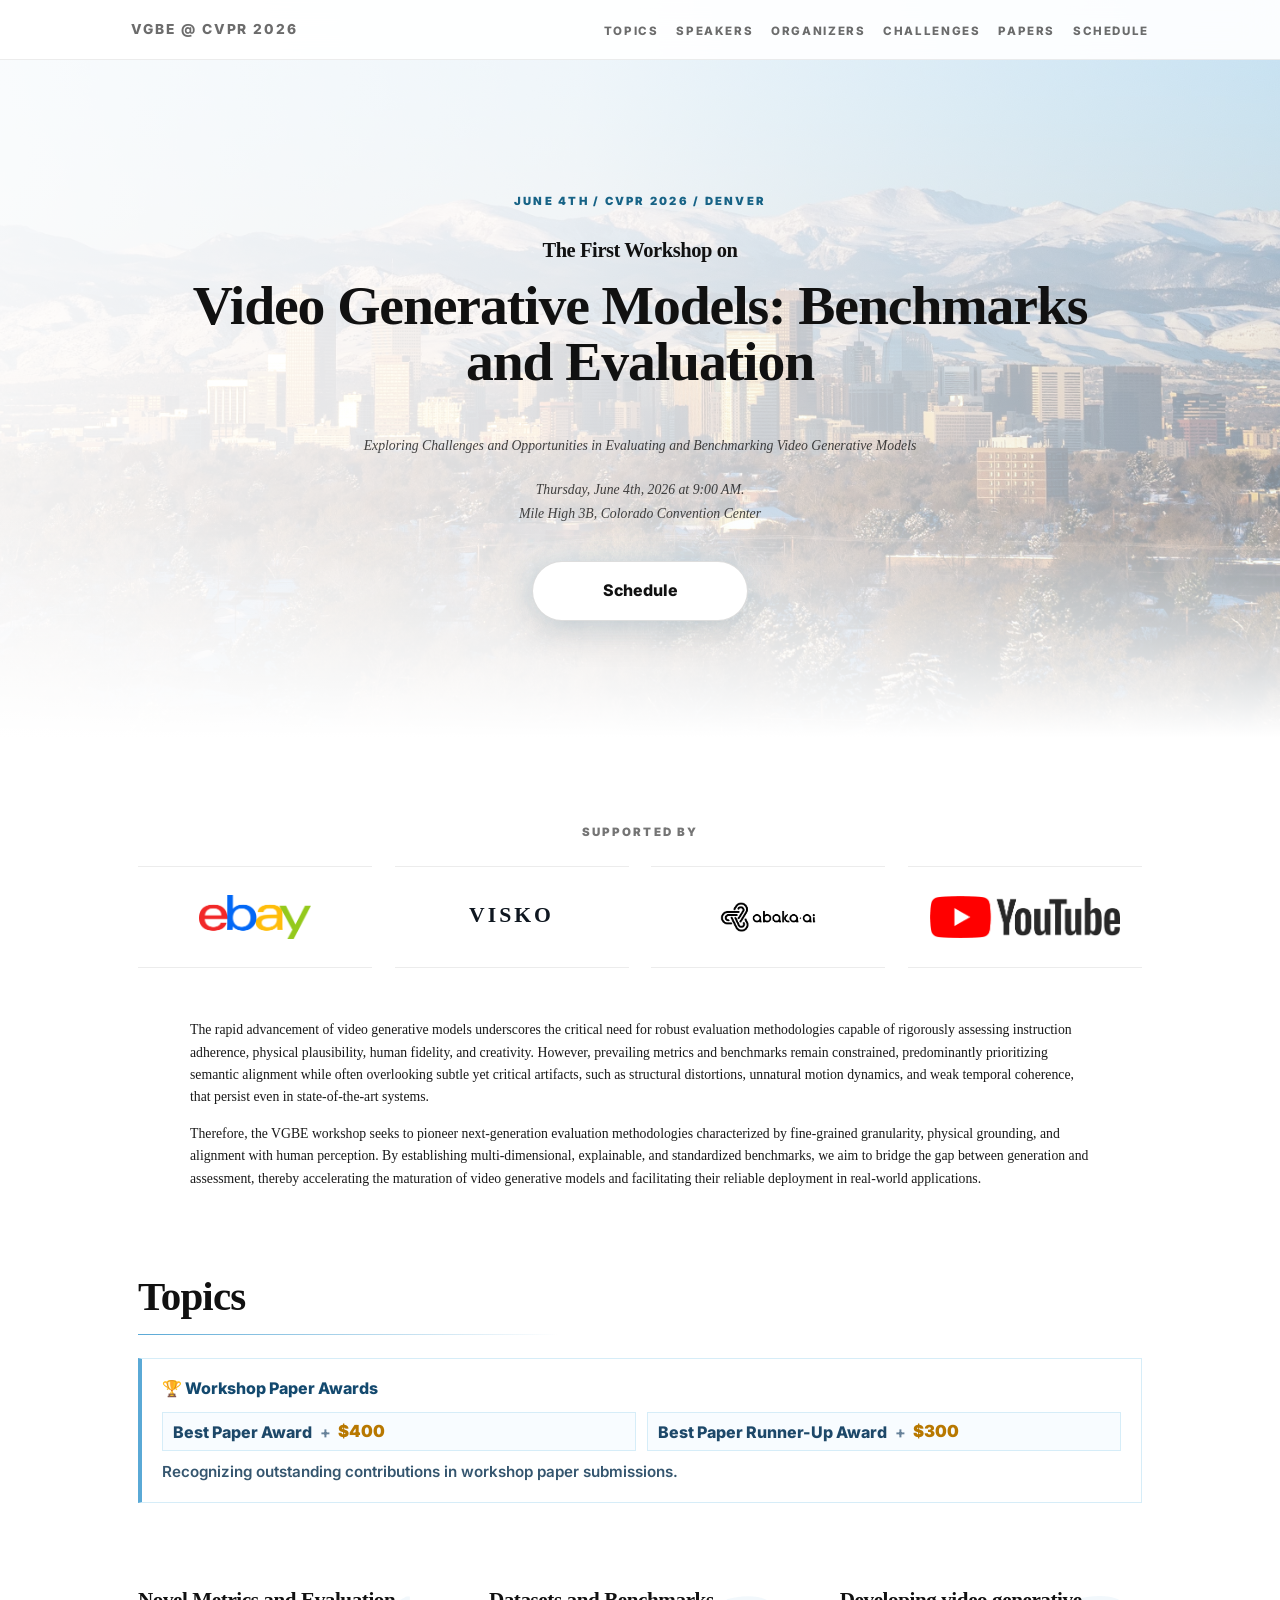
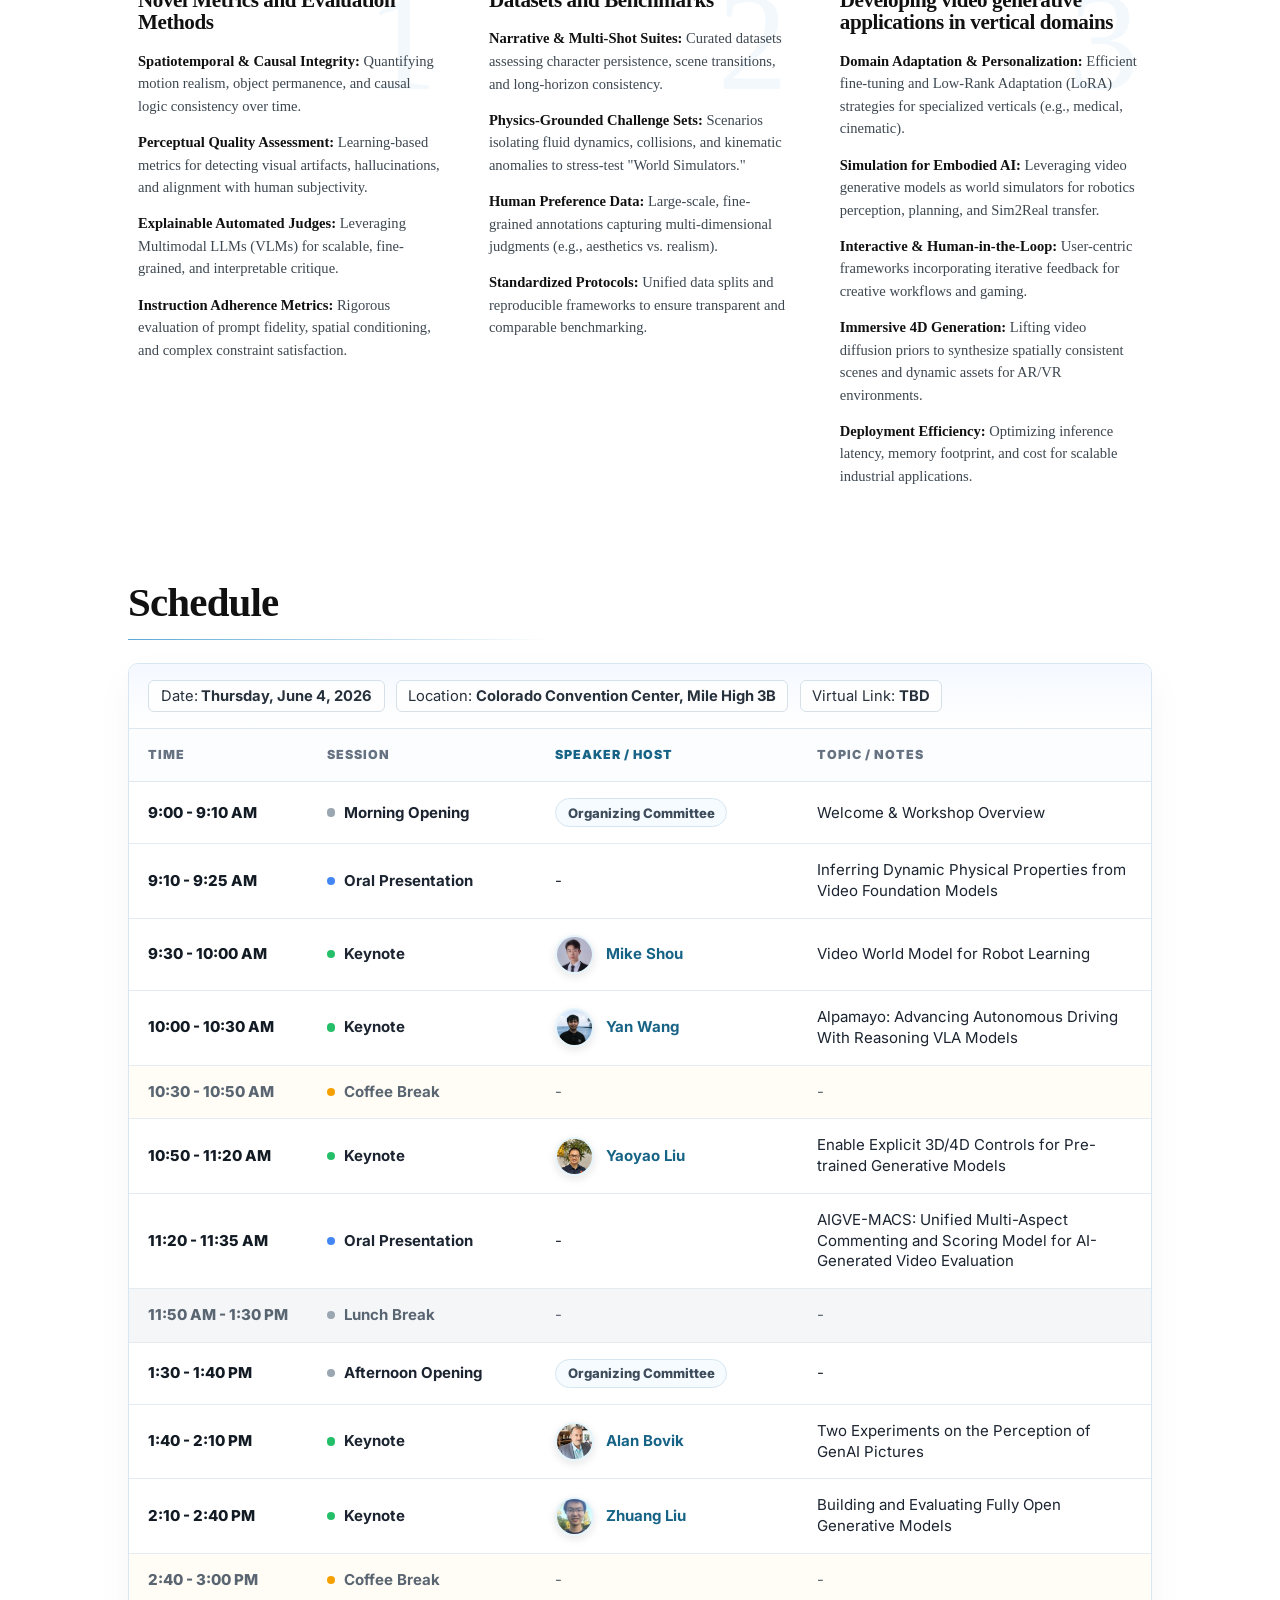
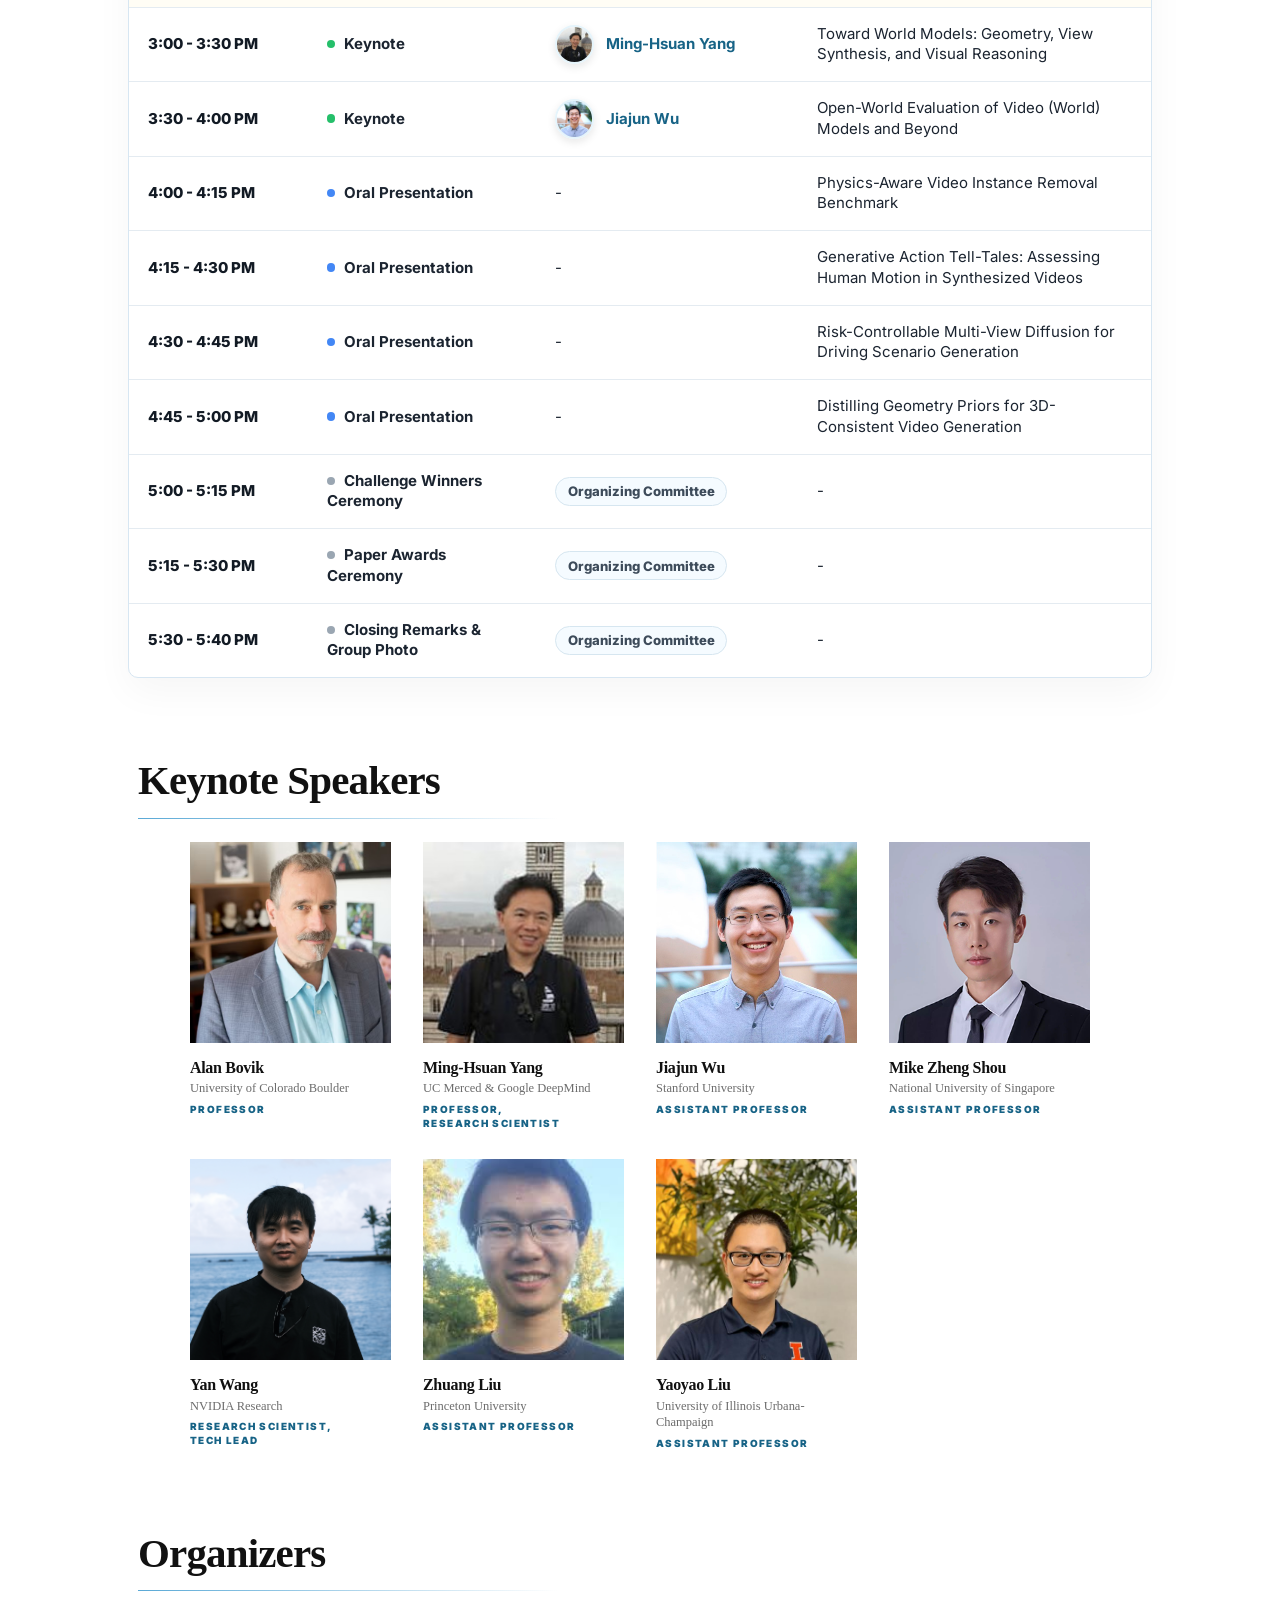
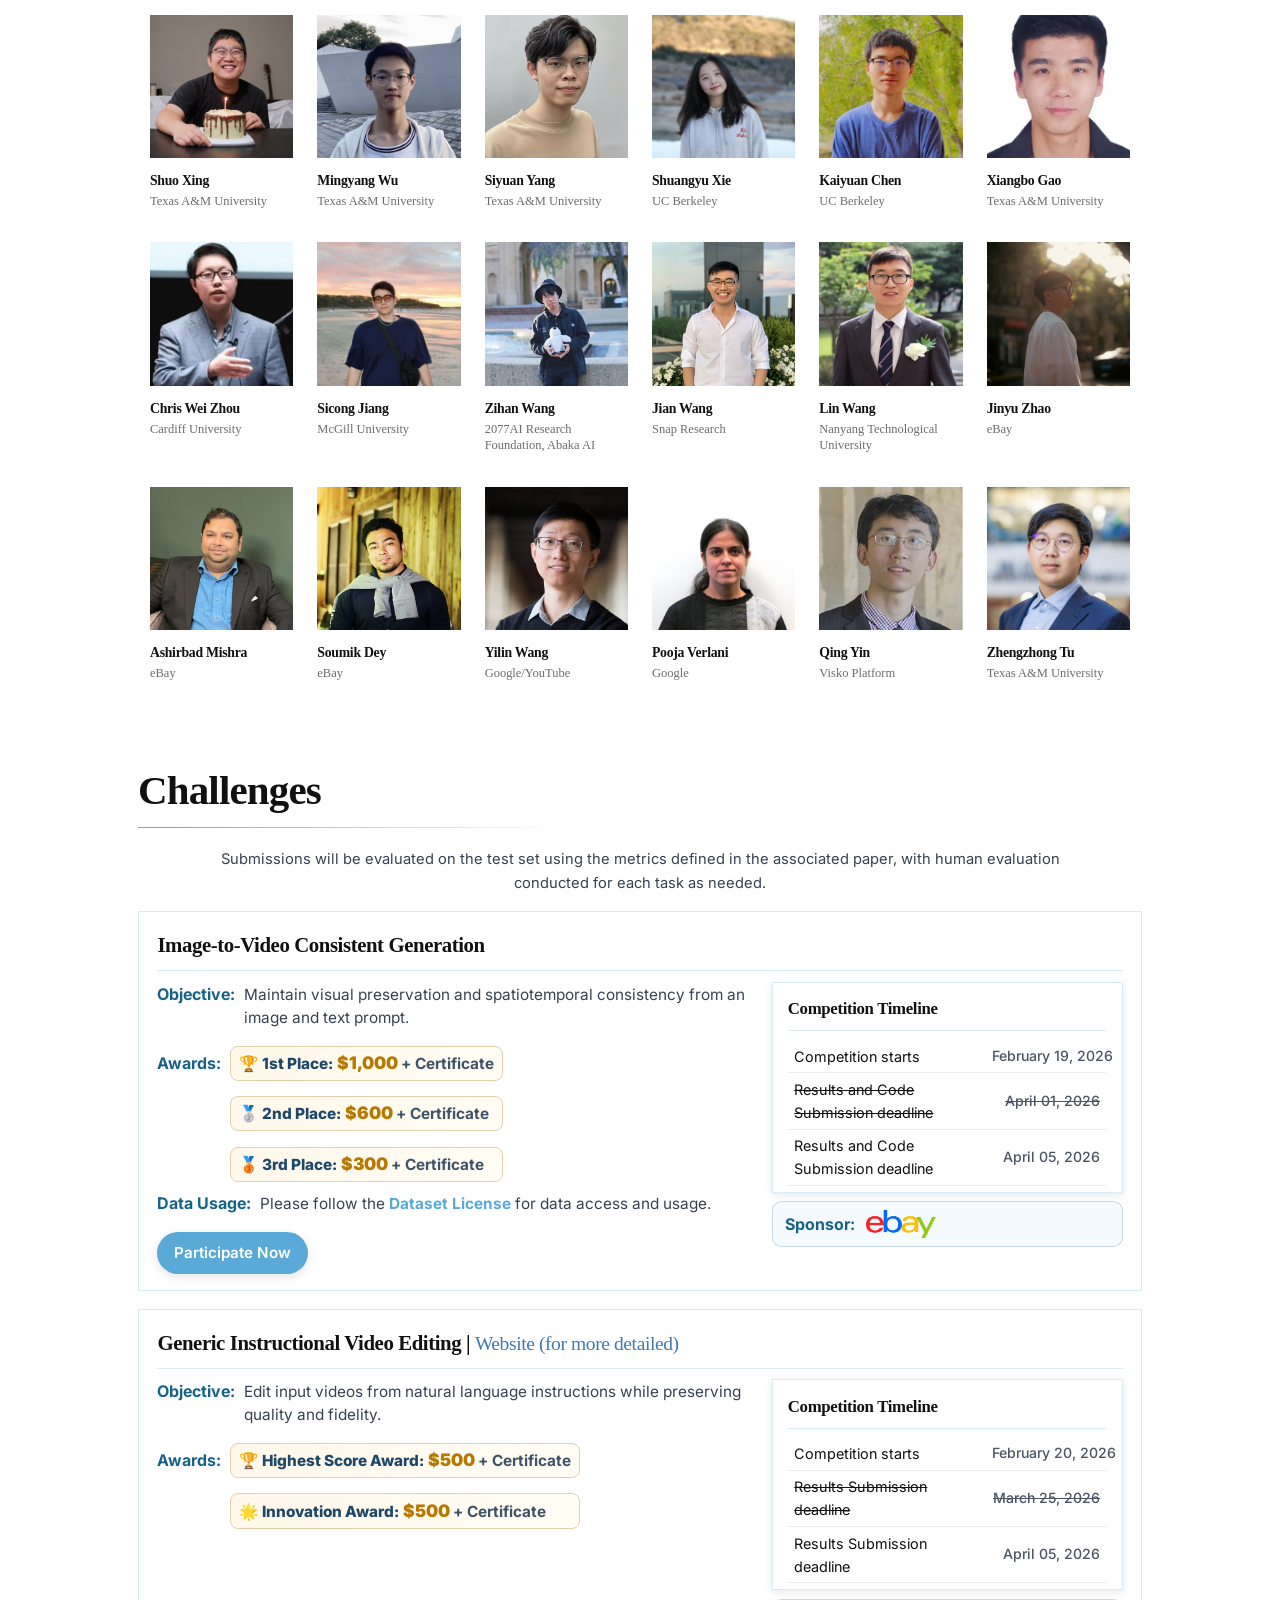
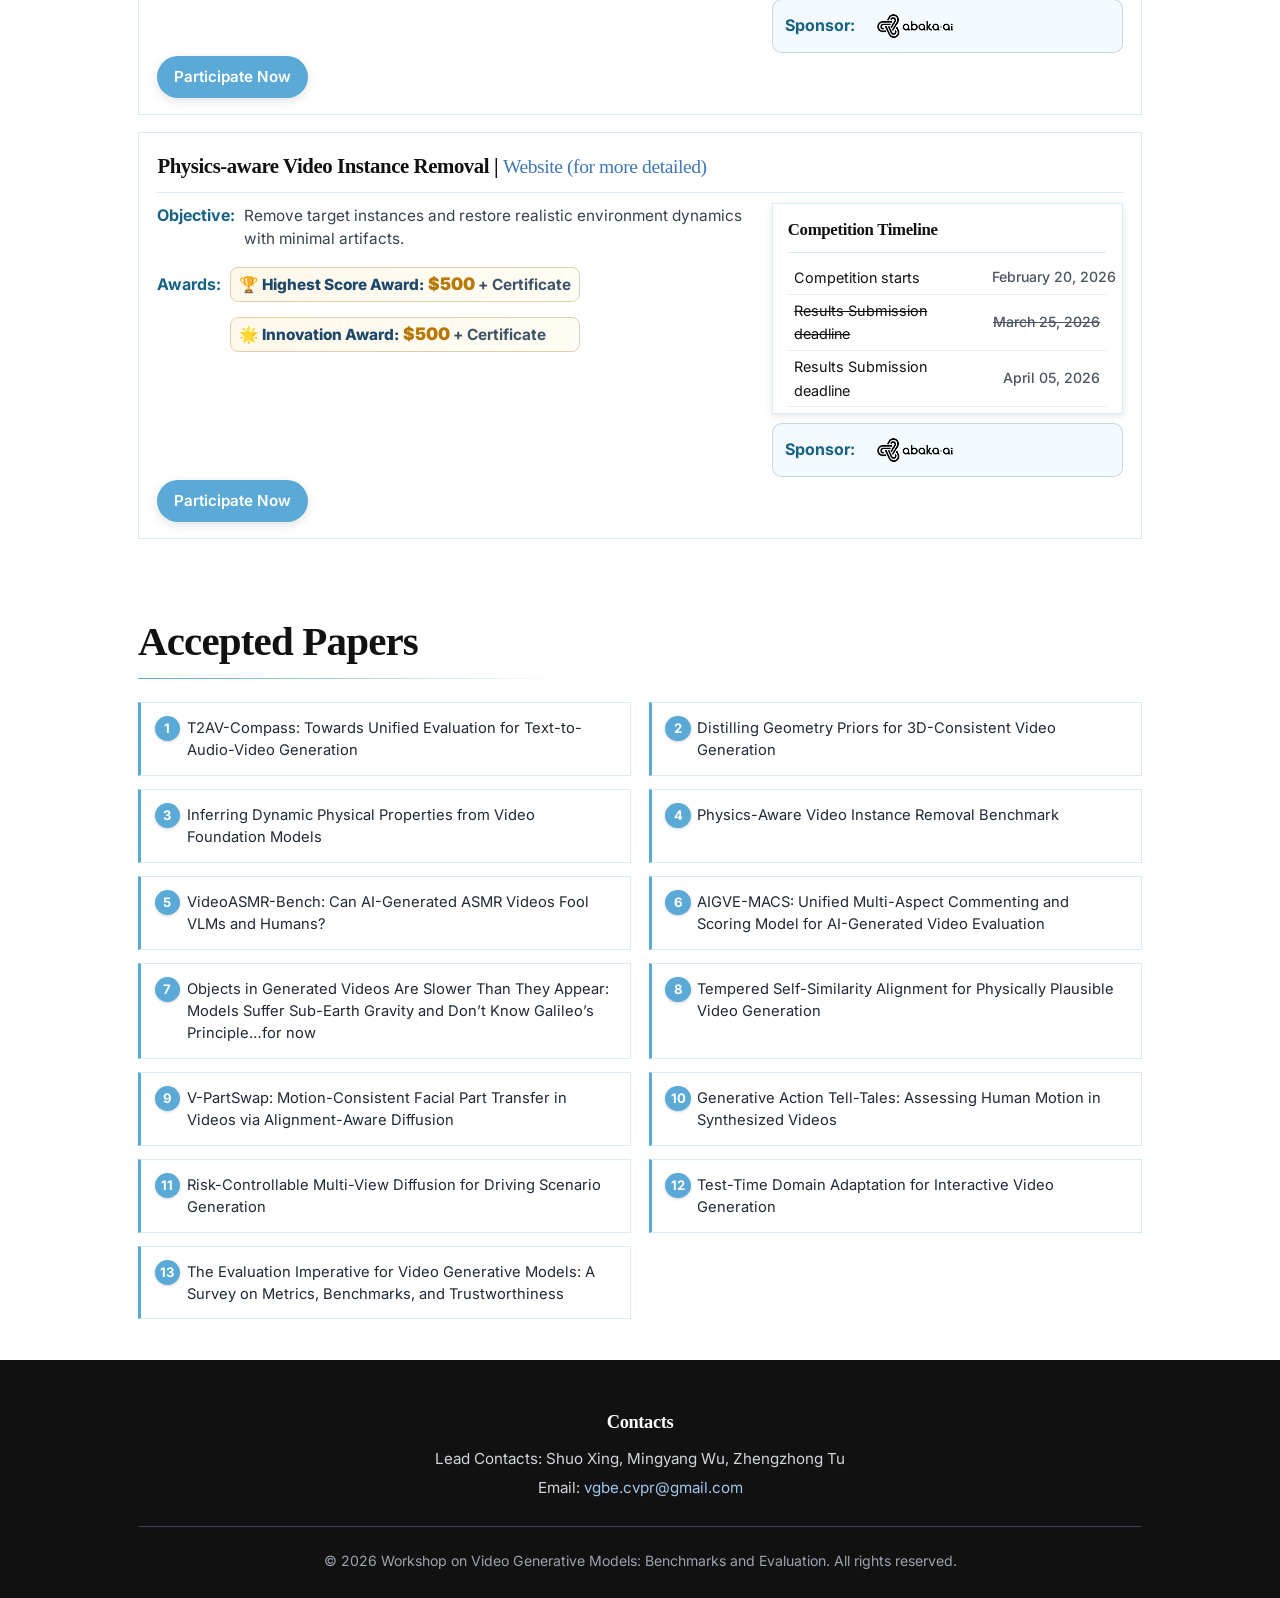
==== commit eaa95b64: "update" ====
--- a/index.html
+++ b/index.html
@@ -819,7 +819,7 @@
                                             <strong>Jiajun Wu</strong>
                                         </div>
                                     </td>
-                                    <td>TBD</td>
+                                    <td>Open-World Evaluation of Video (World) Models and Beyond</td>
                                 </tr>
                                 <tr>
                                     <td class="schedule-time">4:00 - 4:15 PM</td>
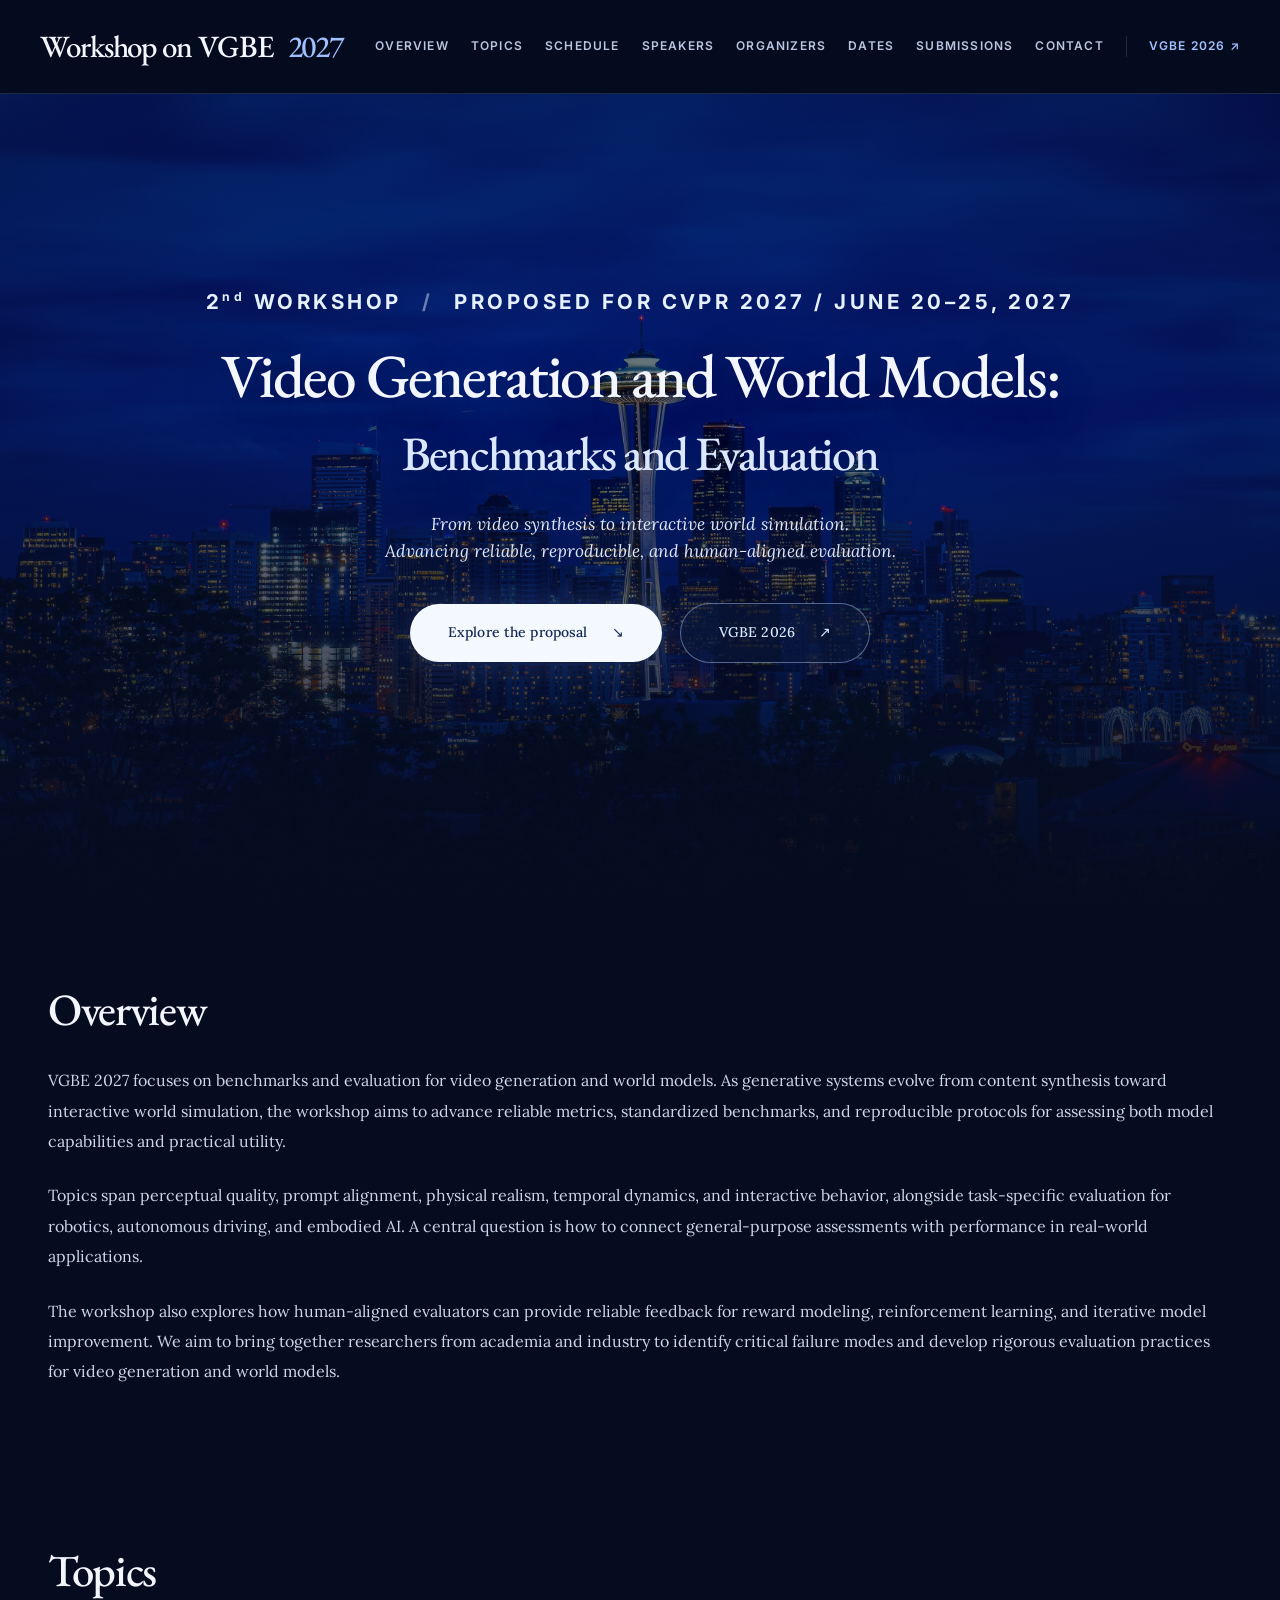
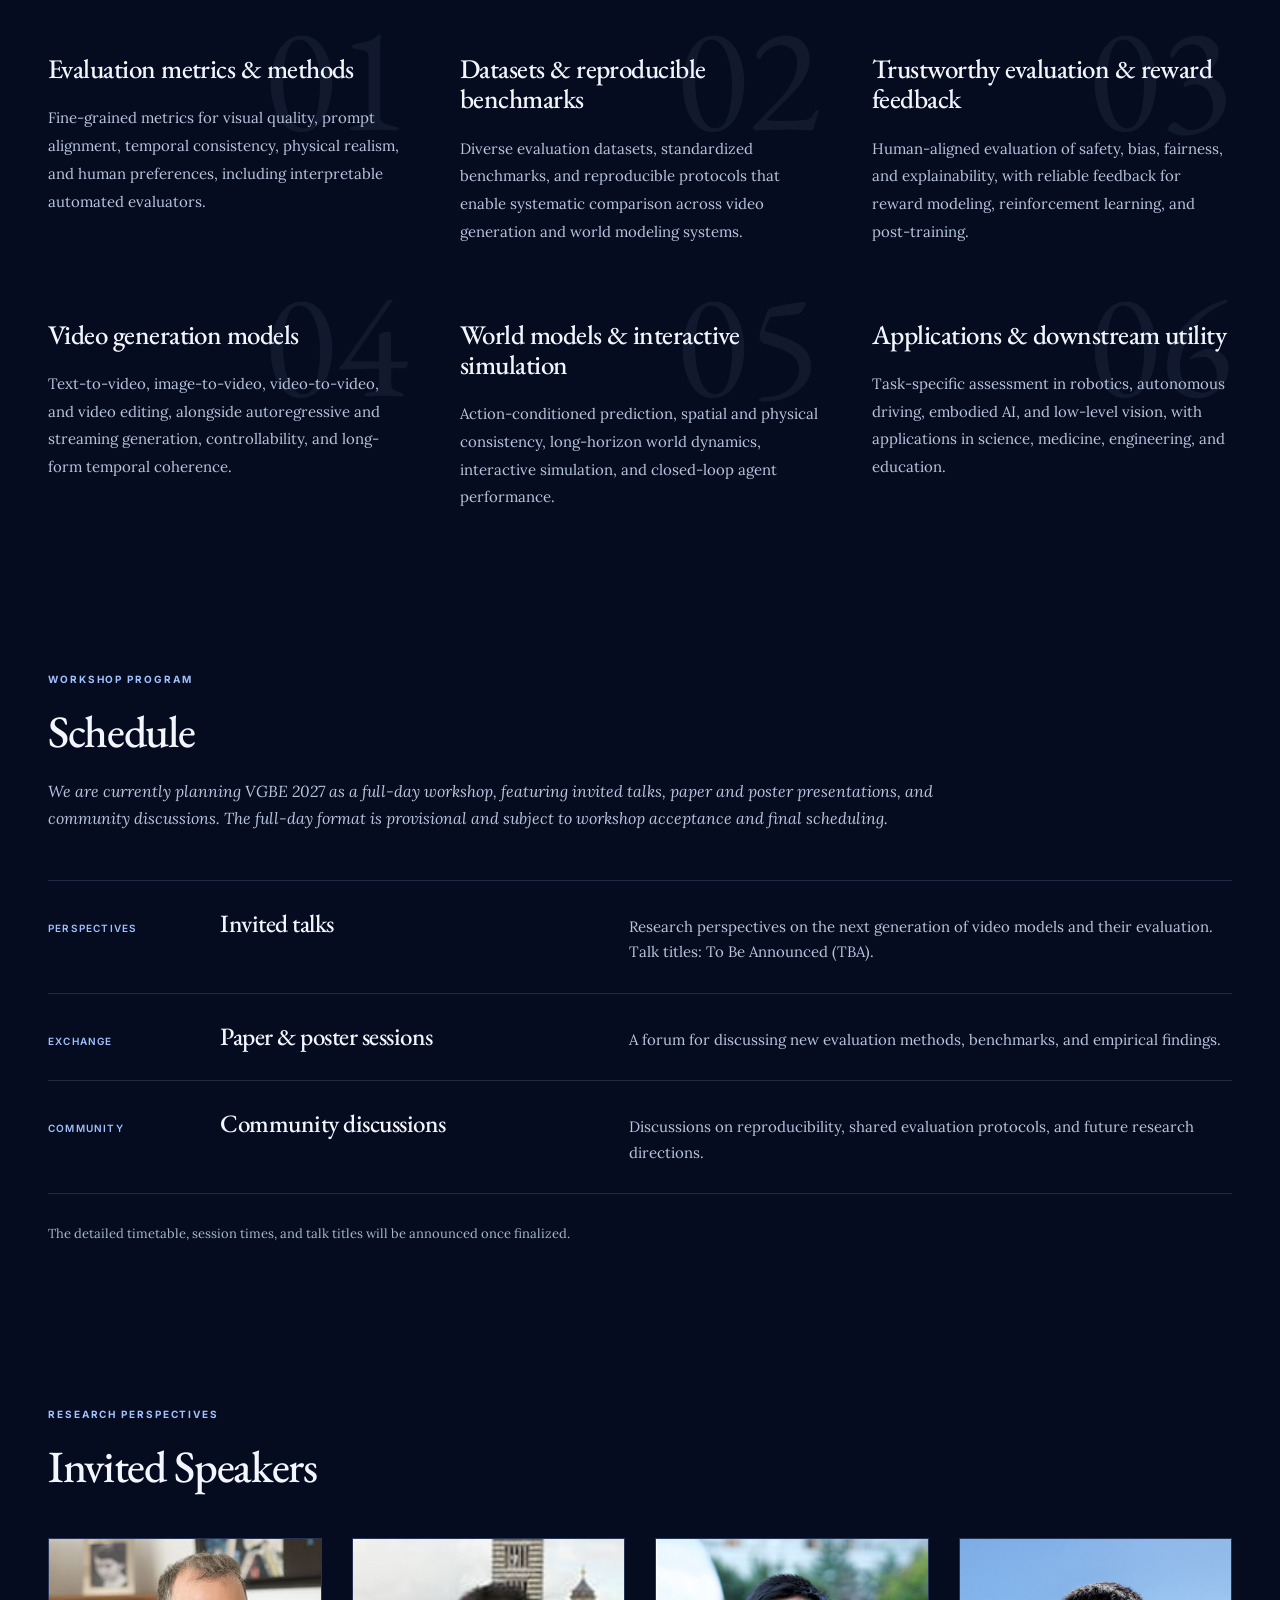
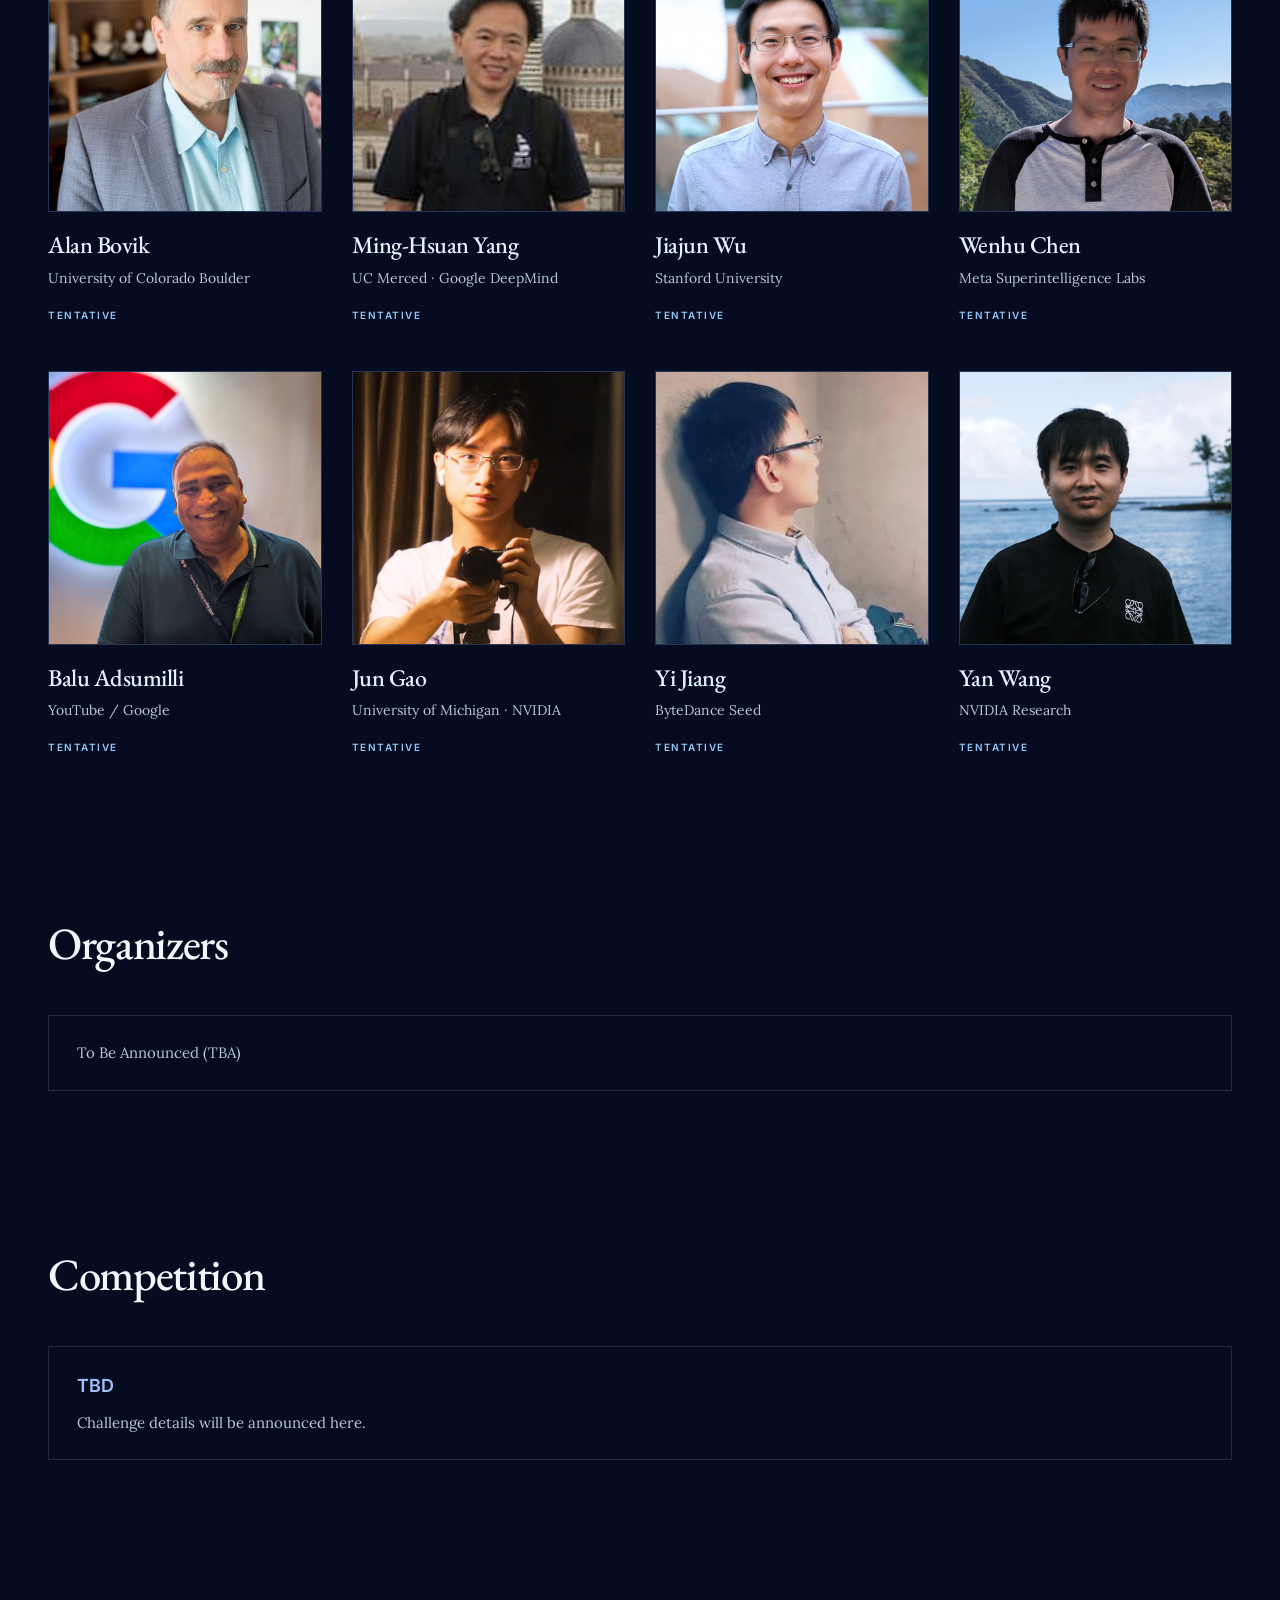
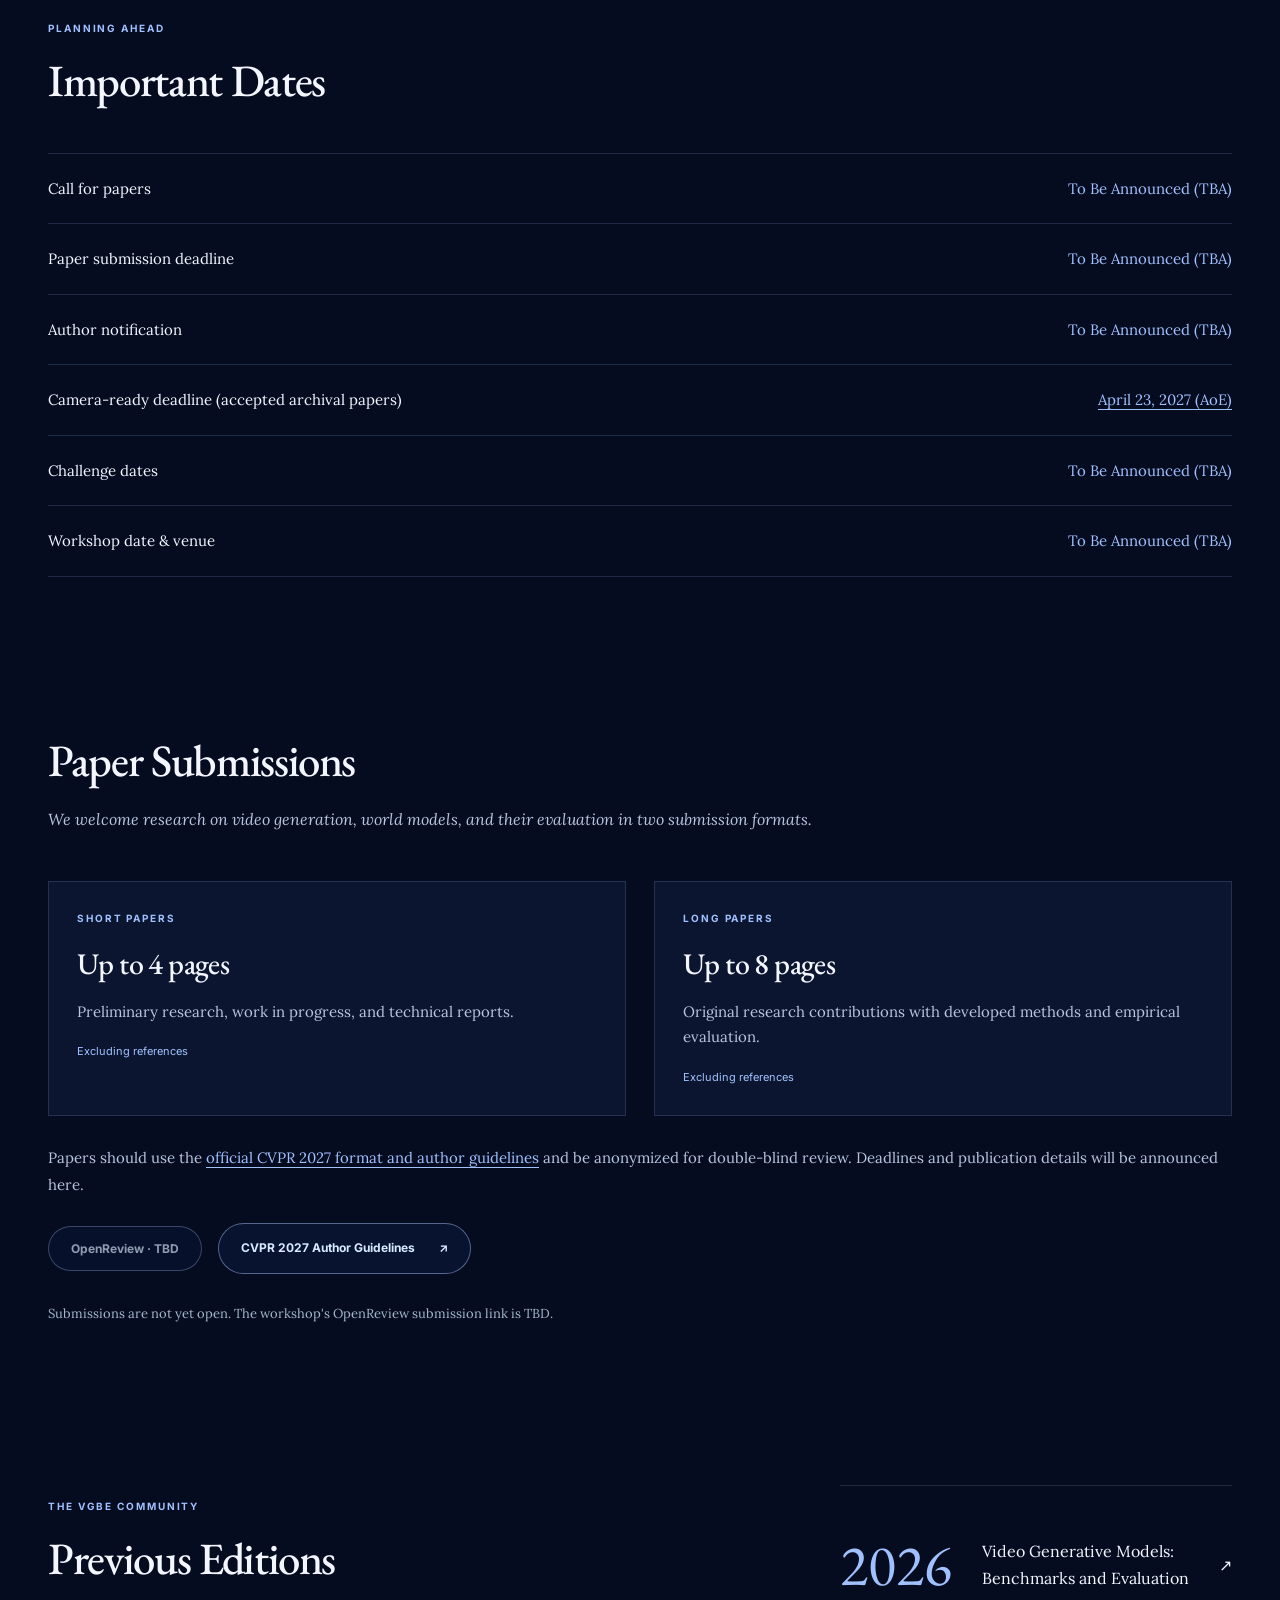
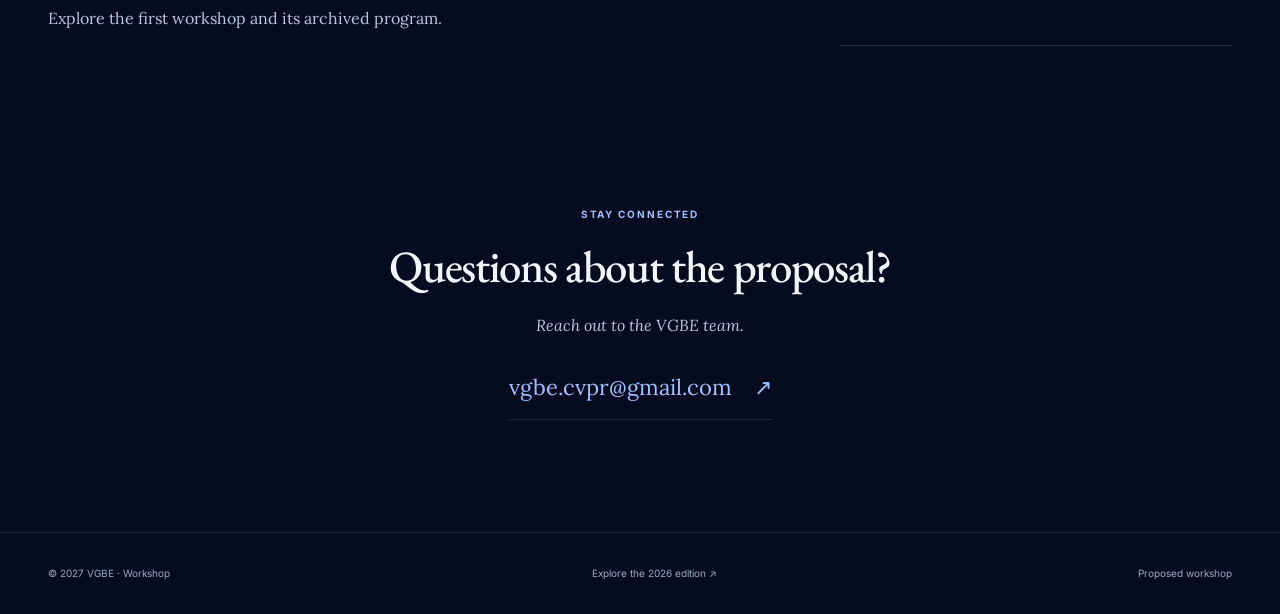
==== commit dcaf6bc2: "Build VGBE 2027 proposal website and archive 2026 edition" ====
--- a/index.html
+++ b/index.html
@@ -1,948 +1,314 @@
 <!DOCTYPE html>
-<!-- Based on the source code from The First Workshop on Short-Form Video Understanding: The Next Frontier in Video Intelligence (ICCV 2025) -->
-<!-- Source: https://short-form-video-understanding.github.io/ -->
 <html lang="en">
 
 <head>
-    <meta charset="UTF-8" />
-    <meta http-equiv="X-UA-Compatible" content="IE=edge" />
-    <meta name="viewport" content="initial-scale=1.0, user-scalable=no, width=device-width" />
-    <title>Workshop on Video Generative Models: Benchmarks and Evaluation</title>
-    <link rel="stylesheet" href="styles.css">
-    <link rel="preconnect" href="https://fonts.googleapis.com">
-    <link rel="preconnect" href="https://fonts.gstatic.com" crossorigin>
-    <link href="https://fonts.googleapis.com/css2?family=Inter:wght@400;500;600;700&display=swap" rel="stylesheet">
-    <link href="https://fonts.googleapis.com/css2?family=Exo+2:ital,wght@0,100..900;1,100..900&display=swap"
-        rel="stylesheet">
-    <link rel="stylesheet" href="https://cdnjs.cloudflare.com/ajax/libs/font-awesome/6.5.1/css/all.min.css">
-    <style>
-        /* Ensure the map container fills its section */
-        #map-container {
-            width: 100%;
-            height: 500px;
-            margin: 0;
-            padding: 0;
-        }
-    </style>
+  <meta charset="UTF-8">
+  <meta name="viewport" content="width=device-width, initial-scale=1">
+  <meta name="description"
+    content="VGBE 2027: Video Generation and World Models: Benchmarks and Evaluation. A proposed CVPR 2027 workshop on video generation, world models, benchmarks, and evaluation.">
+  <meta name="theme-color" content="#060c20">
+  <title>VGBE 2027 | Video Generation and World Models | Workshop Proposal</title>
+  <link rel="preconnect" href="https://fonts.googleapis.com">
+  <link rel="preconnect" href="https://fonts.gstatic.com" crossorigin>
+  <link
+    href="https://fonts.googleapis.com/css2?family=EB+Garamond:wght@400;500;600&family=Inter:wght@400;600;700&family=Lora:ital,wght@0,400;0,500;1,400&display=swap"
+    rel="stylesheet">
+  <link rel="stylesheet" href="styles.css?v=6">
+  <script src="script.js?v=3" defer></script>
 </head>
 
 <body>
-    <header class="header">
-        <nav class="nav-container">
-            <a class="nav-brand" href="#top" aria-label="VGBE home">VGBE @ CVPR 2026</a>
-            <div class="nav-sponsor-strip" aria-label="Sponsors">
-                <img src="assets/ebay.png" alt="eBay logo" class="nav-sponsor-logo">
-                <img src="assets/visko.svg" alt="VISKO logo" class="nav-sponsor-logo">
-                <img src="assets/abaka_ai.png" alt="Abaka AI logo" class="nav-sponsor-logo">
-                <img src="assets/youtube.png" alt="YouTube logo" class="nav-sponsor-logo">
-            </div>
-            <ul class="nav-links">
-                <li><a href="#topics">Topics</a></li>
-                <li><a href="#speakers">Speakers</a></li>
-                <li><a href="#organizers">Organizers</a></li>
-                <li><a href="#challenges">Challenges</a></li>
-                <li><a href="#accepted-papers">Papers</a></li>
-                <li><a href="#schedule">Schedule</a></li>
-                <!-- <li><a href="#area-chairs">Program Committee</a></li> -->
-            </ul>
-        </nav>
-    </header>
-    <main>
-        <section id="top" class="hero">
-            <div class="hero-content">
-                <p class="hero-kicker">June 4th / CVPR 2026 / Denver</p>
-                <h1>The First Workshop on</h1>
-                <h1 class="hero-title-main">
-                    <span>Video</span>
-                    <span>Generative</span>
-                    <span>Models:</span>
-                    <span>Benchmarks</span>
-                    <span>and Evaluation</span>
-                </h1>
-                <h2></h2>
-                <p class="hero-subtitle hero-tagline">
-                    Exploring Challenges and Opportunities in Evaluating and Benchmarking Video Generative Models
-                </p>
-                <p class="hero-subtitle">Thursday, June 4th, 2026 at 9:00 AM.</p>
-                <p class="hero-subtitle">Mile High 3B, Colorado Convention Center</p>
-                <div class="cta-buttons">
-                    <a href="#schedule" class="cta-primary cta-glow">Schedule</a>
-                </div>
-            </div>
-        </section>
-
-        <section id="sponsors" class="hero-sponsors" aria-labelledby="sponsors-title">
-            <div class="container">
-                <p id="sponsors-title" class="sponsors-eyebrow">Supported by</p>
-                <div class="sponsor-logo-grid">
-                    <a class="sponsor-logo-tile" href="https://www.ebay.com/" target="_blank" rel="noopener noreferrer" aria-label="eBay">
-                        <img src="assets/ebay.png" alt="eBay logo">
-                    </a>
-                    <a class="sponsor-logo-tile" href="https://visko.ai/" target="_blank" rel="noopener noreferrer" aria-label="VISKO">
-                        <img src="assets/visko.svg" alt="VISKO logo">
-                    </a>
-                    <a class="sponsor-logo-tile" href="https://abaka.ai/" target="_blank" rel="noopener noreferrer" aria-label="Abaka AI">
-                        <img src="assets/abaka_ai.png" alt="Abaka AI logo">
-                    </a>
-                    <a class="sponsor-logo-tile" href="https://www.youtube.com/" target="_blank" rel="noopener noreferrer" aria-label="YouTube">
-                        <img src="assets/youtube.png" alt="YouTube logo">
-                    </a>
-                </div>
-            </div>
-        </section>
-
-        <section id="about" class="section about-section">
-            <div class="container">
-                <p>
-                    The rapid advancement of video generative models underscores the critical need for robust evaluation
-                    methodologies capable of rigorously assessing instruction adherence, physical plausibility, human
-                    fidelity, and creativity. However, prevailing metrics and benchmarks remain constrained,
-                    predominantly prioritizing semantic alignment while often overlooking subtle yet critical artifacts,
-                    such as structural distortions, unnatural motion dynamics, and weak temporal coherence, that persist
-                    even in state-of-the-art systems.
-                </p>
-                <p>
-                    Therefore, the VGBE workshop seeks to pioneer next-generation evaluation methodologies characterized
-                    by fine-grained granularity, physical grounding, and alignment with human perception.
-                    By establishing multi-dimensional, explainable, and standardized benchmarks, we aim to bridge the
-                    gap between generation and assessment, thereby accelerating the maturation of video generative
-                    models and facilitating their reliable deployment in real-world applications.
-                </p>
-            </div>
-        </section>
-
-        <section id="topics" class="section bg-light">
-            <div class="container">
-                <h2>Topics</h2>
-                <div class="workshop-awards-callout">
-                    <p class="workshop-awards-eyebrow">🏆 Workshop Paper Awards</p>
-                    <div class="workshop-awards-row">
-                        <div class="workshop-award-chip">
-                            <span class="workshop-award-name">Best Paper Award</span>
-                            <span class="workshop-award-join">+</span>
-                            <span class="workshop-award-cash">$400</span>
-                        </div>
-                        <div class="workshop-award-chip">
-                            <span class="workshop-award-name">Best Paper Runner-Up Award</span>
-                            <span class="workshop-award-join">+</span>
-                            <span class="workshop-award-cash">$300</span>
-                        </div>
-                    </div>
-                    <p class="workshop-awards-note">Recognizing outstanding contributions in workshop paper submissions.</p>
-                </div>
-                <br>
-                <!-- <p>We invite contributions on (but not limited to):</p> -->
-                <br>
-                <div class="topics-grid">
-                    
-                    <div class="topic-card">
-                        <h3>Novel Metrics and Evaluation Methods</h3>
-                        <ul>
-                            <li><strong>Spatiotemporal & Causal Integrity:</strong> Quantifying motion realism, object permanence, and causal logic consistency over time.</li>
-                            <li><strong>Perceptual Quality Assessment:</strong> Learning-based metrics for detecting visual artifacts, hallucinations, and alignment with human subjectivity.</li>
-                            <li><strong>Explainable Automated Judges:</strong> Leveraging Multimodal LLMs (VLMs) for scalable, fine-grained, and interpretable critique.</li>
-                            <li><strong>Instruction Adherence Metrics:</strong> Rigorous evaluation of prompt fidelity, spatial conditioning, and complex constraint satisfaction.</li>
-                        </ul>
-                    </div>
-        
-                    <div class="topic-card">
-                        <h3>Datasets and Benchmarks</h3>
-                        <ul>
-                            <li><strong>Narrative & Multi-Shot Suites:</strong> Curated datasets assessing character persistence, scene transitions, and long-horizon consistency.</li>
-                            <li><strong>Physics-Grounded Challenge Sets:</strong> Scenarios isolating fluid dynamics, collisions, and kinematic anomalies to stress-test "World Simulators."</li>
-                            <li><strong>Human Preference Data:</strong> Large-scale, fine-grained annotations capturing multi-dimensional judgments (e.g., aesthetics vs. realism).</li>
-                            <li><strong>Standardized Protocols:</strong> Unified data splits and reproducible frameworks to ensure transparent and comparable benchmarking.</li>
-                        </ul>
-                    </div>
-        
-                    <div class="topic-card">
-                        <h3>Developing video generative applications in vertical domains</h3>
-                        <ul>
-                            <li><strong>Domain Adaptation & Personalization:</strong> Efficient fine-tuning and Low-Rank Adaptation (LoRA) strategies for specialized verticals (e.g., medical, cinematic).</li>
-                            <li><strong>Simulation for Embodied AI:</strong> Leveraging video generative models as world simulators for robotics perception, planning, and Sim2Real transfer.</li>
-                            <li><strong>Interactive & Human-in-the-Loop:</strong> User-centric frameworks incorporating iterative feedback for creative workflows and gaming.</li>
-                            <li><strong>Immersive 4D Generation:</strong> Lifting video diffusion priors to synthesize spatially consistent scenes and dynamic assets for AR/VR environments.</li>
-                            <li><strong>Deployment Efficiency:</strong> Optimizing inference latency, memory footprint, and cost for scalable industrial applications.</li>
-                        </ul>
-                    </div>
-        
-                </div>
-            </div>
-        </section>
-
-        <section id="challenges" class="section section-challenge">
-            <div class="container">
-                <h2>Challenges</h2>
-                <p class="challenge-lead">
-                    Submissions will be evaluated on the test set using the metrics defined in the associated paper, with human evaluation conducted for each task as needed.
-                </p>
-                
-                <div class="paper-tracks-grid">
-                    <div class="paper-track-card challenge-track-card">
-                        <div class="card-header-simple">
-                            <h4>Image-to-Video Consistent Generation</h4>
-                        </div>
-                        <div class="challenge-track-body">
-                            <div class="challenge-track-details">
-                                <ul class="track-details-list">
-                                    <li>
-                                        <span class="detail-label">Objective:</span>
-                                        <span class="detail-value">
-                                            Maintain visual preservation and spatiotemporal consistency from an image and text prompt.
-                                        </span>
-                                    </li>
-                                    <!-- <li>
-                                        <span class="detail-label">Protocol:</span>
-                                        <span class="detail-value">
-                                            A subset of test samples will be released in Phase 1. Participants are required to submit <strong>model checkpoints</strong> and <strong>inference code</strong>. Final rankings will be determined by a combination of automated metrics and rigorous human evaluation.
-                                        </span>
-                                    </li> -->
-                                    <li>
-                                        <span class="detail-label">Awards:</span>
-                                        <div class="detail-value">
-                                            <ul class="award-rank-list">
-                                                <li><span class="award-rank-icon" aria-hidden="true">🏆</span><span class="award-rank-title">1st Place:</span><span class="award-rank-cash">$1,000</span><span class="award-rank-note">+ Certificate</span></li>
-                                                <li><span class="award-rank-icon" aria-hidden="true">🥈</span><span class="award-rank-title">2nd Place:</span><span class="award-rank-cash">$600</span><span class="award-rank-note">+ Certificate</span></li>
-                                                <li><span class="award-rank-icon" aria-hidden="true">🥉</span><span class="award-rank-title">3rd Place:</span><span class="award-rank-cash">$300</span><span class="award-rank-note">+ Certificate</span></li>
-                                            </ul>
-                                        </div>
-                                    </li>
-                                    <li>
-                                        <span class="detail-label">Data Usage:</span>
-                                        <span class="detail-value">
-                                            Please follow the <a href="https://github.com/VidGen-Bench-Eval/VidGen-Bench-Eval.github.io/blob/main/data/LICENSE.md" target="_blank" rel="noopener noreferrer"><strong>Dataset License</strong></a> for data access and usage.
-                                        </span>
-                                    </li>
-                                </ul>
-                                <a href="https://www.codabench.org/competitions/14009/" target="_blank" rel="noopener noreferrer" class="challenge-action-button">Participate Now</a>
-                            </div>
-                            <div class="challenge-side-column">
-                                <div class="timeline-card challenge-inline-timeline">
-                                    <div class="card-header-simple">
-                                        <h4>Competition Timeline</h4>
-                                    </div>
-                                    <table class="important-dates-table compact-dates-table">
-                                        <tbody>
-                                            <tr>
-                                                <td class="event-col">Competition starts</td>
-                                                <td class="date-col">February 19, 2026</td>
-                                            </tr>
-                                            <tr>
-                                                <td class="event-col"><s>Results and Code Submission deadline</s></td>
-                                                <td class="date-col"><s>April 01, 2026</s></td>
-                                            </tr>
-                                            <tr>
-                                                <td class="event-col">Results and Code Submission deadline</td>
-                                                <td class="date-col">April 05, 2026</td>
-                                            </tr>
-                                        </tbody>
-                                    </table>
-                                </div>
-                                <div class="challenge-side-sponsor">
-                                    <span class="detail-label">Sponsor:</span>
-                                    <img src="assets/ebay.png" alt="eBay logo" class="challenge-side-sponsor-logo challenge-side-sponsor-logo-ebay">
-                                </div>
-                            </div>
-                        </div>
-                    </div>
-        
-                    <div class="paper-track-card challenge-track-card">
-                        <div class="card-header-simple">
-                            <h4>
-                                Generic Instructional Video Editing
-                                | <a href="https://xiangbogaobarry.github.io/GIVE-CVPR-VGBE-2026/" target="_blank" rel="noopener noreferrer" class="challenge-title-link">Website (for more detailed)</a>
-                            </h4>
-                        </div>
-                        <div class="challenge-track-body">
-                            <div class="challenge-track-details">
-                                <ul class="track-details-list">
-                                    <li>
-                                        <span class="detail-label">Objective:</span>
-                                        <span class="detail-value">
-                                            Edit input videos from natural language instructions while preserving quality and fidelity.
-                                        </span>
-                                    </li>
-                                    <li>
-                                        <span class="detail-label">Awards:</span>
-                                        <div class="detail-value">
-                                            <ul class="award-rank-list">
-                                                <li><span class="award-rank-icon" aria-hidden="true">🏆</span><span class="award-rank-title">Highest Score Award:</span><span class="award-rank-cash">$500</span><span class="award-rank-note">+ Certificate</span></li>
-                                                <li><span class="award-rank-icon" aria-hidden="true">🌟</span><span class="award-rank-title">Innovation Award:</span><span class="award-rank-cash">$500</span><span class="award-rank-note">+ Certificate</span></li>
-                                            </ul>
-                                        </div>
-                                    </li>
-                                </ul>
-                            </div>
-                            <div class="challenge-side-column">
-                                <div class="timeline-card challenge-inline-timeline">
-                                    <div class="card-header-simple">
-                                        <h4>Competition Timeline</h4>
-                                    </div>
-                                    <table class="important-dates-table compact-dates-table">
-                                        <tbody>
-                                            <tr>
-                                                <td class="event-col">Competition starts</td>
-                                                <td class="date-col">February 20, 2026</td>
-                                            </tr>
-                                            <tr>
-                                                <td class="event-col"><s>Results Submission deadline</s></td>
-                                                <td class="date-col"><s>March 25, 2026</s></td>
-                                            </tr>
-                                            <tr>
-                                                <td class="event-col">Results Submission deadline</td>
-                                                <td class="date-col">April 05, 2026</td>
-                                            </tr>
-                                        </tbody>
-                                    </table>
-                                </div>
-                                <div class="challenge-side-sponsor">
-                                    <span class="detail-label">Sponsor:</span>
-                                    <img src="assets/abaka_ai.png" alt="Abaka AI logo" class="challenge-side-sponsor-logo challenge-side-sponsor-logo-abaka">
-                                </div>
-                            </div>
-                        </div>
-                        <a href="https://www.codabench.org/competitions/14065/" target="_blank" rel="noopener noreferrer" class="challenge-action-button">Participate Now</a>
-                    </div>
-
-                    <div class="paper-track-card challenge-track-card">
-                        <div class="card-header-simple">
-                            <h4>
-                                Physics-aware Video Instance Removal
-                                | <a href="https://xiangbogaobarry.github.io/PVIX-CVPR-VGBE-2026/" target="_blank" rel="noopener noreferrer" class="challenge-title-link">Website (for more detailed)</a>
-                            </h4>
-                        </div>
-                        <div class="challenge-track-body">
-                            <div class="challenge-track-details">
-                                <ul class="track-details-list">
-                                    <li>
-                                        <span class="detail-label">Objective:</span>
-                                        <span class="detail-value">
-                                            Remove target instances and restore realistic environment dynamics with minimal artifacts.
-                                        </span>
-                                    </li>
-                                    <li>
-                                        <span class="detail-label">Awards:</span>
-                                        <div class="detail-value">
-                                            <ul class="award-rank-list">
-                                                <li><span class="award-rank-icon" aria-hidden="true">🏆</span><span class="award-rank-title">Highest Score Award:</span><span class="award-rank-cash">$500</span><span class="award-rank-note">+ Certificate</span></li>
-                                                <li><span class="award-rank-icon" aria-hidden="true">🌟</span><span class="award-rank-title">Innovation Award:</span><span class="award-rank-cash">$500</span><span class="award-rank-note">+ Certificate</span></li>
-                                            </ul>
-                                        </div>
-                                    </li>
-                                </ul>
-                            </div>
-                            <div class="challenge-side-column">
-                                <div class="timeline-card challenge-inline-timeline">
-                                    <div class="card-header-simple">
-                                        <h4>Competition Timeline</h4>
-                                    </div>
-                                    <table class="important-dates-table compact-dates-table">
-                                        <tbody>
-                                            <tr>
-                                                <td class="event-col">Competition starts</td>
-                                                <td class="date-col">February 20, 2026</td>
-                                            </tr>
-                                            <tr>
-                                                <td class="event-col"><s>Results Submission deadline</s></td>
-                                                <td class="date-col"><s>March 25, 2026</s></td>
-                                            </tr>
-                                            <tr>
-                                                <td class="event-col">Results Submission deadline</td>
-                                                <td class="date-col">April 05, 2026</td>
-                                            </tr>
-                                        </tbody>
-                                    </table>
-                                </div>
-                                <div class="challenge-side-sponsor">
-                                    <span class="detail-label">Sponsor:</span>
-                                    <img src="assets/abaka_ai.png" alt="Abaka AI logo" class="challenge-side-sponsor-logo challenge-side-sponsor-logo-abaka">
-                                </div>
-                            </div>
-                        </div>
-                        <a href="https://www.codabench.org/competitions/14066/" target="_blank" rel="noopener noreferrer" class="challenge-action-button">Participate Now</a>
-                    </div>
-                </div>
-
-            </div>
-        </section>
-
-        <section id="speakers" class="section bg-light animate">
-            <div class="container">
-                <h2>Keynote Speakers</h2>
-                <div class="speakers-grid">
-                    <div class="speaker-card">
-                        <div class="profile-image">
-                            <img src="assets/alan.png" alt="Alan Bovik" class="profile-img">
-                        </div>
-                        <h3><a href="https://www.colorado.edu/ecee/al-bovik" target="_blank">Alan Bovik</a></h3>
-                        <p class="affiliation-speaker">University of Colorado Boulder</p>
-                        <p class="title">Professor</p>
-                    </div>
-                    <div class="speaker-card">
-                        <div class="profile-image">
-                            <img src="assets/minghsuan.jpg" alt="Ming-Hsuan Yang" class="profile-img">
-                        </div>
-                        <h3><a href="https://faculty.ucmerced.edu/mhyang/" target="_blank">Ming-Hsuan Yang</a></h3>
-                        <p class="affiliation-speaker">UC Merced & Google DeepMind</p>
-                        <p class="title">Professor,<br>Research Scientist</p>
-                    </div>
-                    <div class="speaker-card">
-                        <div class="profile-image">
-                            <img src="assets/jiajun.jpg" alt="Jiajun Wu" class="profile-img">
-                        </div>
-                        <h3><a href="https://jiajunwu.com/" target="_blank">Jiajun Wu</a></h3>
-                        <p class="affiliation-speaker">Stanford University</p>
-                        <p class="title">Assistant Professor</p>
-                    </div>
-                    <div class="speaker-card">
-                        <div class="profile-image">
-                            <img src="assets/mike.png" alt="Mike Zheng Shou" class="profile-img">
-                        </div>
-                        <h3><a href="https://sites.google.com/view/showlab" target="_blank">Mike Zheng Shou</a></h3>
-                        <p class="affiliation-speaker">National University of Singapore</p>
-                        <p class="title">Assistant Professor</p>
-                    </div>
-                    <div class="speaker-card">
-                        <div class="profile-image">
-                            <img src="assets/yan.png" alt="Yan Wang" class="profile-img">
-                        </div>
-                        <h3><a href="https://yanwang.org/" target="_blank">Yan Wang</a></h3>
-                        <p class="affiliation-speaker">NVIDIA Research</p>
-                        <p class="title">Research Scientist,<br>Tech Lead</p>
-                    </div>
-                    <div class="speaker-card">
-                        <div class="profile-image">
-                            <img src="assets/zhuang.png" alt="Zhuang Liu" class="profile-img">
-                        </div>
-                        <h3><a href="https://liuzhuang13.github.io/" target="_blank">Zhuang Liu</a></h3>
-                        <p class="affiliation-speaker">Princeton University</p>
-                        <p class="title">Assistant Professor</p>
-                    </div>
-                    <div class="speaker-card">
-                        <div class="profile-image">
-                            <img src="assets/yaoyao.jpeg" alt="Yaoyao Liu" class="profile-img">
-                        </div>
-                        <h3><a href="" target="_blank">Yaoyao Liu</a></h3>
-                        <p class="affiliation-speaker">University of Illinois Urbana-Champaign</p>
-                        <p class="title">Assistant Professor</p>
-                    </div>
-                    <!-- <div class="speaker-card">
-                        <div class="profile-image">
-                            <img src="assets/profile_lin.png" alt="Fangzhou Lin" class="profile-img">
-                        </div>
-                        <h3><a href="https://ark1234.github.io/" target="_blank">Fangzhou Lin</a></h3>
-                        <p class="affiliation-speaker">Texas A&M University, Worcester Polytechnic Institute</p>
-                        <p class="title">Research Associate</p>
-                    </div> -->
-                </div>
-            </div>
-        </section>
-
-        <section id="organizers" class="section">
-            <div class="container-wide">
-                <h2>Organizers</h2>
-                <!-- <h3 class="subsection-title organizers-subtitle">Workshop Organizers</h3> -->
-                <div class="organizers-grid">
-                    <div class="organizer-card">
-                        <div class="profile-image">
-                            <img src="assets/shuoxing.jpg" alt="Shuo Xing" class="profile-img">
-                        </div>
-                        <h3><a href="https://shuoxing98.github.io/" target="_blank">Shuo Xing</a></h3>
-                        <p class="affiliation">Texas A&M University</p>
-                    </div>
-                    <div class="organizer-card">
-                        <div class="profile-image">
-                            <img src="assets/mingyang.png" alt="Mingyang Wu" class="profile-img">
-                        </div>
-                        <h3><a href="https://myangwu.github.io/" target="_blank">Mingyang Wu</a></h3>
-                        <p class="affiliation">Texas A&M University</p>
-                    </div>
-                    <div class="organizer-card">
-                        <div class="profile-image">
-                            <img src="assets/siyuan.png" alt="Siyuan Yang" class="profile-img">
-                        </div>
-                        <h3><a href="https://reed-yang.github.io/" target="_blank">Siyuan Yang</a></h3>
-                        <p class="affiliation">Texas A&M University</p>
-                    </div>
-                    <div class="organizer-card">
-                        <div class="profile-image">
-                            <img src="assets/shuangyu.png" alt="Shuangyu Xie" class="profile-img">
-                        </div>
-                        <h3><a href="https://ehehee.github.io/" target="_blank">Shuangyu Xie</a></h3>
-                        <p class="affiliation">UC Berkeley</p>
-                    </div>
-                    <div class="organizer-card">
-                        <div class="profile-image">
-                            <img src="assets/kaiyuan.png" alt="Kaiyuan Chen" class="profile-img">
-                        </div>
-                        <h3><a href="https://keplerc.github.io/" target="_blank">Kaiyuan Chen</a></h3>
-                        <p class="affiliation">UC Berkeley</p>
-                    </div>
-                    <div class="organizer-card">
-                        <div class="profile-image">
-                            <img src="assets/xiangbo.webp" alt="Xiangbo Gao" class="profile-img">
-                        </div>
-                        <h3><a href="" target="_blank">Xiangbo Gao</a></h3>
-                        <p class="affiliation">Texas A&M University</p>
-                    </div>
-                    <div class="organizer-card">
-                        <div class="profile-image">
-                            <img src="assets/Chris.png" alt="Chris Wei Zhou" class="profile-img">
-                        </div>
-                        <h3><a href="https://weizhou-geek.github.io/" target="_blank">Chris Wei Zhou</a></h3>
-                        <p class="affiliation">Cardiff University</p>
-                    </div>
-                    <div class="organizer-card">
-                        <div class="profile-image">
-                            <img src="assets/sicong.png" alt="Sicong Jiang" class="profile-img">
-                        </div>
-                        <h3><a href="https://sicongjiang.com/" target="_blank">Sicong Jiang</a></h3>
-                        <p class="affiliation">McGill University</p>
-                    </div>
-                    <div class="organizer-card">
-                        <div class="profile-image">
-                            <img src="assets/zihan.png" alt="Zihan Wang" class="profile-img">
-                        </div>
-                        <h3><a href="https://www.linkedin.com/in/zihanwanghms/" target="_blank">Zihan Wang</a></h3>
-                        <p class="affiliation">2077AI Research Foundation, Abaka AI</p>
-                    </div>
-                    <div class="organizer-card">
-                        <div class="profile-image">
-                            <img src="assets/jian.png" alt="Jian Wang" class="profile-img">
-                        </div>
-                        <h3><a href="https://jianwang-cmu.github.io/" target="_blank">Jian Wang</a></h3>
-                        <p class="affiliation">Snap Research</p>
-                    </div>
-                    <div class="organizer-card">
-                        <div class="profile-image">
-                            <img src="assets/lin.png" alt="Lin Wang" class="profile-img">
-                        </div>
-                        <h3><a href="https://dr.ntu.edu.sg/entities/person/Lin-Wang" target="_blank">Lin Wang</a></h3>
-                        <p class="affiliation">Nanyang Technological University</p>
-                    </div>
-                    <div class="organizer-card">
-                        <div class="profile-image">
-                            <img src="assets/jinyu.png" alt="Jinyu Zhao" class="profile-img">
-                        </div>
-                        <h3><a href="https://www.linkedin.com/in/jinyu-fischer-zhao-12b872139/" target="_blank">Jinyu
-                                Zhao</a></h3>
-                        <p class="affiliation">eBay</p>
-                    </div>
-                    <div class="organizer-card">
-                        <div class="profile-image">
-                            <img src="assets/Ashirbad.png" alt="Ashirbad Mishra" class="profile-img">
-                        </div>
-                        <h3><a href="https://www.linkedin.com/in/ashirbad-mishra/" target="_blank">Ashirbad Mishra</a>
-                        </h3>
-                        <p class="affiliation">eBay</p>
-                    </div>
-                    <div class="organizer-card">
-                        <div class="profile-image">
-                            <img src="assets/soumik.png" alt="Soumik Dey" class="profile-img">
-                        </div>
-                        <h3><a href="https://scholar.google.com/citations?user=nlZVZtMAAAAJ&hl=en"
-                                target="_blank">Soumik Dey</a></h3>
-                        <p class="affiliation">eBay</p>
-                    </div>
-                    <div class="organizer-card">
-                        <div class="profile-image">
-                            <img src="assets/yilin.png" alt="Yilin Wang" class="profile-img">
-                        </div>
-                        <h3><a href="https://scholar.google.com/citations?user=F-MBaYIAAAAJ&hl=en" target="_blank">Yilin
-                                Wang</a></h3>
-                        <p class="affiliation">Google/YouTube</p>
-                    </div>
-                    <div class="organizer-card">
-                        <div class="profile-image">
-                            <img src="assets/Pooja.png" alt="Pooja Verlani" class="profile-img">
-                        </div>
-                        <h3><a href="https://www.linkedin.com/in/poojaverlani/" target="_blank">Pooja Verlani</a></h3>
-                        <p class="affiliation">Google</p>
-                    </div>
-                    <div class="organizer-card">
-                        <div class="profile-image">
-                            <img src="assets/will.png" alt="Qing Yin" class="profile-img">
-                        </div>
-                        <h3><a href="" target="_blank">Qing Yin</a></h3>
-                        <p class="affiliation">Visko Platform</p>
-                    </div>
-                    <div class="organizer-card">
-                        <div class="profile-image">
-                            <img src="assets/zhengzhong.png" alt="Zhengzhong Tu" class="profile-img">
-                        </div>
-                        <h3><a href="https://vztu.github.io/" target="_blank">Zhengzhong Tu</a></h3>
-                        <p class="affiliation">Texas A&M University</p>
-                    </div>
-                </div>
-                
-            </div>
-        </section>
-
-        <!-- Paper submission section paused.
-        <section id="submission" class="section bg-light animate">
-            <div class="container">
-                <h2>Paper Submission</h2>
-
-                <div class="submission-info-container submission-info-grid">
-                    <div class="info-block info-card dates-block">
-                        <h3 class="info-block-title"><i class="fa-regular fa-calendar"></i> Important Dates</h3>
-                        <table class="important-dates-table">
-                            <tbody>
-                                <tr>
-                                    <td class="event-col">Submissions Open</td>
-                                    <td class="date-col">January 28, 2026, 08:00 AM UTC-0</td>
-                                </tr>
-                                <tr>
-                                    <td class="event-col">Submissions Deadline</td>
-                                    <td class="date-col">March 10, 2026, 11:59 PM UTC-0</td>
-                                </tr>
-                                <tr>
-                                    <td class="event-col">Author Notification</td>
-                                    <td class="date-col">March 23, 2026, 11:59 PM UTC-0</td>
-                                </tr>
-                                <tr>
-                                    <td class="event-col">Camera-Ready Submission Open</td>
-                                    <td class="date-col">March 30, 2026</td>
-                                </tr>
-                                <tr>
-                                    <td class="event-col">Camera-Ready Deadline</td>
-                                    <td class="date-col">April 10, 2026, 11:59 PM PDT</td>
-                                </tr>
-                            </tbody>
-                        </table>
-                    </div>
-
-                    <div class="info-block info-card guidelines-block">
-                        <h3 class="info-block-title"><i class="fa-regular fa-file-lines"></i> Submission Guidelines</h3>
-                        <div class="guidelines-content">
-                            <p>We welcome the following types of submissions: short papers (2–4 pages), and full papers (5–8 pages). All submissions should follow the <a href="https://cvpr.thecvf.com/Conferences/2026/AuthorGuidelines" target="_blank">CVPR 2026 author guidelines</a>.</p>
-                        </div>
-                        <div class="submission-action-area">
-                            <a href="https://openreview.net/group?id=thecvf.com/CVPR/2026/Workshop/VGBE" target="_blank" rel="noopener noreferrer" class="cta-primary submission-cta">
-                                <i class="fa-solid fa-upload"></i> Submit via OpenReview
-                            </a>
-                        </div>
-                    </div>
-                </div>
-
-                <div class="tracks-section">
-                    <h3 class="subsection-title">Paper Tracks</h3>
-                    <div class="paper-tracks-grid">
-                        <div class="paper-track-card">
-                            <div class="card-header-simple">
-                                <h4>Full Papers</h4>
-                            </div>
-                            <ul class="track-details-list">
-                                <li>
-                                    <span class="detail-label">Length:</span>
-                                    <span class="detail-value">Up to 8 pages (excluding references)</span>
-                                </li>
-                                <li>
-                                    <span class="detail-label">Content:</span>
-                                    <span class="detail-value">No appendix or supplementary material in the main PDF</span>
-                                </li>
-                                <li>
-                                    <span class="detail-label">Proceedings:</span>
-                                    <span class="detail-value">Included in official CVPR proceedings</span>
-                                </li>
-                                <li>
-                                    <span class="detail-label">Scope:</span>
-                                    <span class="detail-value">Full research contributions</span>
-                                </li>
-                            </ul>
-                        </div>
-
-                        <div class="paper-track-card">
-                            <div class="card-header-simple">
-                                <h4>Short Papers</h4>
-                            </div>
-                            <ul class="track-details-list">
-                                <li>
-                                    <span class="detail-label">Length:</span>
-                                    <span class="detail-value">Up to 4 pages (excluding references)</span>
-                                </li>
-                                <li>
-                                    <span class="detail-label">Content:</span>
-                                    <span class="detail-value">No appendix or supplementary material in the main PDF</span>
-                                </li>
-                                <li>
-                                    <span class="detail-label">Proceedings:</span>
-                                    <span class="detail-value">Not included in official proceedings (Archived on website)</span>
-                                </li>
-                                <li>
-                                    <span class="detail-label">Scope:</span>
-                                    <span class="detail-value">Work-in-progress and preliminary results</span>
-                                </li>
-                            </ul>
-                        </div>
-                    </div>
-                </div>
-
-            </div>
-        </section>
-        -->
-
-        <section id="schedule" class="section">
-            <div class="container">
-                <h2>Schedule</h2>
-                <div class="schedule-board">
-                    <div class="schedule-meta" aria-label="Workshop schedule details">
-                        <span>Date: <strong>Thursday, June 4, 2026</strong></span>
-                        <span>Location: <strong>Colorado Convention Center, Mile High 3B</strong></span>
-                        <span>Virtual Link: <strong>TBD</strong></span>
-                    </div>
-                    <div class="schedule-table-wrap">
-                        <table class="schedule-table">
-                            <thead>
-                                <tr>
-                                    <th>Time</th>
-                                    <th>Session</th>
-                                    <th>Speaker / Host</th>
-                                    <th>Topic / Notes</th>
-                                </tr>
-                            </thead>
-                            <tbody>
-                                <tr>
-                                    <td class="schedule-time">9:00 - 9:10 AM</td>
-                                    <td><span class="session-dot neutral"></span><strong>Morning Opening</strong></td>
-                                    <td><span class="host-pill">Organizing Committee</span></td>
-                                    <td>Welcome &amp; Workshop Overview</td>
-                                </tr>
-                                <tr>
-                                    <td class="schedule-time">9:10 - 9:25 AM</td>
-                                    <td><span class="session-dot oral"></span><strong>Oral Presentation</strong></td>
-                                    <td>-</td>
-                                    <td>Inferring Dynamic Physical Properties from Video Foundation Models</td>
-                                </tr>
-                                <tr>
-                                    <td class="schedule-time">9:30 - 10:00 AM</td>
-                                    <td><span class="session-dot keynote"></span><strong>Keynote</strong></td>
-                                    <td>
-                                        <div class="schedule-person">
-                                            <img src="assets/mike.png" alt="Mike Zheng Shou">
-                                            <strong>Mike Shou</strong>
-                                        </div>
-                                    </td>
-                                    <td>Video World Model for Robot Learning</td>
-                                </tr>
-                                <tr>
-                                    <td class="schedule-time">10:00 - 10:30 AM</td>
-                                    <td><span class="session-dot keynote"></span><strong>Keynote</strong></td>
-                                    <td>
-                                        <div class="schedule-person">
-                                            <img src="assets/yan.png" alt="Yan Wang">
-                                            <strong>Yan Wang</strong>
-                                        </div>
-                                    </td>
-                                    <td>Alpamayo: Advancing Autonomous Driving With Reasoning VLA Models</td>
-                                </tr>
-                                <tr class="schedule-break">
-                                    <td class="schedule-time">10:30 - 10:50 AM</td>
-                                    <td><span class="session-dot break"></span><strong>Coffee Break</strong></td>
-                                    <td>-</td>
-                                    <td>-</td>
-                                </tr>
-                                <tr>
-                                    <td class="schedule-time">10:50 - 11:20 AM</td>
-                                    <td><span class="session-dot keynote"></span><strong>Keynote</strong></td>
-                                    <td>
-                                        <div class="schedule-person">
-                                            <img src="assets/yaoyao.jpeg" alt="Yaoyao Liu">
-                                            <strong>Yaoyao Liu</strong>
-                                        </div>
-                                    </td>
-                                    <td>Enable Explicit 3D/4D Controls for Pre-trained Generative Models</td>
-                                </tr>
-                                <tr>
-                                    <td class="schedule-time">11:20 - 11:35 AM</td>
-                                    <td><span class="session-dot oral"></span><strong>Oral Presentation</strong></td>
-                                    <td>-</td>
-                                    <td>AIGVE-MACS: Unified Multi-Aspect Commenting and Scoring Model for AI-Generated Video Evaluation</td>
-                                </tr>
-                                <tr class="schedule-lunch">
-                                    <td class="schedule-time">11:50 AM - 1:30 PM</td>
-                                    <td><span class="session-dot neutral"></span><strong>Lunch Break</strong></td>
-                                    <td>-</td>
-                                    <td>-</td>
-                                </tr>
-                                <tr>
-                                    <td class="schedule-time">1:30 - 1:40 PM</td>
-                                    <td><span class="session-dot neutral"></span><strong>Afternoon Opening</strong></td>
-                                    <td><span class="host-pill">Organizing Committee</span></td>
-                                    <td>-</td>
-                                </tr>
-                                <tr>
-                                    <td class="schedule-time">1:40 - 2:10 PM</td>
-                                    <td><span class="session-dot keynote"></span><strong>Keynote</strong></td>
-                                    <td>
-                                        <div class="schedule-person">
-                                            <img src="assets/alan.png" alt="Alan Bovik">
-                                            <strong>Alan Bovik</strong>
-                                        </div>
-                                    </td>
-                                    <td>Two Experiments on the Perception of GenAI Pictures</td>
-                                </tr>
-                                <tr>
-                                    <td class="schedule-time">2:10 - 2:40 PM</td>
-                                    <td><span class="session-dot keynote"></span><strong>Keynote</strong></td>
-                                    <td>
-                                        <div class="schedule-person">
-                                            <img src="assets/zhuang.png" alt="Zhuang Liu">
-                                            <strong>Zhuang Liu</strong>
-                                        </div>
-                                    </td>
-                                    <td>Building and Evaluating Fully Open Generative Models</td>
-                                </tr>
-                                <tr class="schedule-break">
-                                    <td class="schedule-time">2:40 - 3:00 PM</td>
-                                    <td><span class="session-dot break"></span><strong>Coffee Break</strong></td>
-                                    <td>-</td>
-                                    <td>-</td>
-                                </tr>
-                                <tr>
-                                    <td class="schedule-time">3:00 - 3:30 PM</td>
-                                    <td><span class="session-dot keynote"></span><strong>Keynote</strong></td>
-                                    <td>
-                                        <div class="schedule-person">
-                                            <img src="assets/minghsuan.jpg" alt="Ming-Hsuan Yang">
-                                            <strong>Ming-Hsuan Yang</strong>
-                                        </div>
-                                    </td>
-                                    <td>Toward World Models: Geometry, View Synthesis, and Visual Reasoning</td>
-                                </tr>
-                                <tr>
-                                    <td class="schedule-time">3:30 - 4:00 PM</td>
-                                    <td><span class="session-dot keynote"></span><strong>Keynote</strong></td>
-                                    <td>
-                                        <div class="schedule-person">
-                                            <img src="assets/jiajun.jpg" alt="Jiajun Wu">
-                                            <strong>Jiajun Wu</strong>
-                                        </div>
-                                    </td>
-                                    <td>Open-World Evaluation of Video (World) Models and Beyond</td>
-                                </tr>
-                                <tr>
-                                    <td class="schedule-time">4:00 - 4:15 PM</td>
-                                    <td><span class="session-dot oral"></span><strong>Oral Presentation</strong></td>
-                                    <td>-</td>
-                                    <td>Physics-Aware Video Instance Removal Benchmark</td>
-                                </tr>
-                                <tr>
-                                    <td class="schedule-time">4:15 - 4:30 PM</td>
-                                    <td><span class="session-dot oral"></span><strong>Oral Presentation</strong></td>
-                                    <td>-</td>
-                                    <td>Generative Action Tell-Tales: Assessing Human Motion in Synthesized Videos</td>
-                                </tr>
-                                <tr>
-                                    <td class="schedule-time">4:30 - 4:45 PM</td>
-                                    <td><span class="session-dot oral"></span><strong>Oral Presentation</strong></td>
-                                    <td>-</td>
-                                    <td>Risk-Controllable Multi-View Diffusion for Driving Scenario Generation</td>
-                                </tr>
-                                <tr>
-                                    <td class="schedule-time">4:45 - 5:00 PM</td>
-                                    <td><span class="session-dot oral"></span><strong>Oral Presentation</strong></td>
-                                    <td>-</td>
-                                    <td>Distilling Geometry Priors for 3D-Consistent Video Generation</td>
-                                </tr>
-                                <tr>
-                                    <td class="schedule-time">5:00 - 5:15 PM</td>
-                                    <td><span class="session-dot neutral"></span><strong>Challenge Winners Ceremony</strong></td>
-                                    <td><span class="host-pill">Organizing Committee</span></td>
-                                    <td>-</td>
-                                </tr>
-                                <tr>
-                                    <td class="schedule-time">5:15 - 5:30 PM</td>
-                                    <td><span class="session-dot neutral"></span><strong>Paper Awards Ceremony</strong></td>
-                                    <td><span class="host-pill">Organizing Committee</span></td>
-                                    <td>-</td>
-                                </tr>
-                                <tr>
-                                    <td class="schedule-time">5:30 - 5:40 PM</td>
-                                    <td><span class="session-dot neutral"></span><strong>Closing Remarks &amp; Group Photo</strong></td>
-                                    <td><span class="host-pill">Organizing Committee</span></td>
-                                    <td>-</td>
-                                </tr>
-                            </tbody>
-                        </table>
-                    </div>
-                </div>
-            </div>
-        </section>
-
-        <section id="accepted-papers" class="section bg-light">
-            <div class="container">
-                <h2>Accepted Papers</h2>
-                <ol class="accepted-papers-list">
-                    <li>T2AV-Compass: Towards Unified Evaluation for Text-to-Audio-Video Generation</li>
-                    <li>Distilling Geometry Priors for 3D-Consistent Video Generation</li>
-                    <li>Inferring Dynamic Physical Properties from Video Foundation Models</li>
-                    <li>Physics-Aware Video Instance Removal Benchmark</li>
-                    <li>VideoASMR-Bench: Can AI-Generated ASMR Videos Fool VLMs and Humans?</li>
-                    <li>AIGVE-MACS: Unified Multi-Aspect Commenting and Scoring Model for AI-Generated Video Evaluation</li>
-                    <li>Objects in Generated Videos Are Slower Than They Appear: Models Suffer Sub-Earth Gravity and Don&rsquo;t Know Galileo&rsquo;s Principle&hellip;for now</li>
-                    <li>Tempered Self-Similarity Alignment for Physically Plausible Video Generation</li>
-                    <li>V-PartSwap: Motion-Consistent Facial Part Transfer in Videos via Alignment-Aware Diffusion</li>
-                    <li>Generative Action Tell-Tales: Assessing Human Motion in Synthesized Videos</li>
-                    <li>Risk-Controllable Multi-View Diffusion for Driving Scenario Generation</li>
-                    <li>Test-Time Domain Adaptation for Interactive Video Generation</li>
-                    <li>The Evaluation Imperative for Video Generative Models: A Survey on Metrics, Benchmarks, and Trustworthiness</li>
-                </ol>
-            </div>
-        </section>
-
-        <!-- <section id="oral-papers" class="section">
-            <div class="container">
-                <h2><span class="section-icon"></span>Oral Papers</h2>
-                <ul class="paper-list">
-                    <li><a href="" target="_blank">TBD</a></li>
-                </ul>
-            </div>
-        </section> -->
-
-        <!-- <section id="poster-papers" class="section bg-light">
-            <div class="container">
-                <h2><span class="section-icon"></span>Poster Papers</h2>
-                <ul class="paper-list">
-                    <li><a href="" target="_blank">TBD</a></li>
-                </ul>
-            </div>
-        </section> -->
-
-        <!-- <section id="area-chairs" class="section">
-            <div class="container">
-                <h2><span class="section-icon"></span>Area Chairs</h2>
-                <ul class="committee-list">
-                    <li><a href="" target="_blank">TBD</a></li>
-                </ul>
-            </div>
-        </section> -->
-
-        <!-- <section id="reviewers" class="section bg-light">
-            <div class="container">
-                <h2><span class="section-icon"></span>Reviewers</h2>
-                <ul class="committee-list">
-                    <li><a href="" target="_blank">TBD</a></li>
-                </ul>
-            </div>
-        </section> -->
-
-        <footer class="footer">
-            <div class="container">
-                <div class="footer-content">
-                    <div class="footer-section">
-                        <h3>Contacts</h3>
-                        <p>Lead Contacts: Shuo Xing, Mingyang Wu, Zhengzhong Tu</p>
-                        <p>Email: <a href="mailto:vgbe.cvpr@gmail.com">vgbe.cvpr@gmail.com</a></p>
-                    </div>
-                </div>
-                <div class="footer-bottom">
-                    <p>&copy; 2026 Workshop on Video Generative Models: Benchmarks and Evaluation. All rights reserved.</p>
-                </div>
-            </div>
-        </footer>
-
-        <script src="script.js"></script>
+  <a class="skip-link" href="#about">Skip to content</a>
+  <header class="header">
+    <nav class="navigation" aria-label="Main navigation">
+      <a class="brand" href="#top">Workshop on VGBE <span>2027</span></a>
+      <button class="menu-toggle" type="button" aria-expanded="false" aria-controls="nav-links">Menu <span
+          aria-hidden="true">☰</span></button>
+      <div class="nav-links" id="nav-links">
+        <a href="#about">Overview</a>
+        <a href="#topics">Topics</a>
+        <a href="#schedule">Schedule</a>
+        <a href="#speakers">Speakers</a>
+        <a href="#organizers">Organizers</a>
+        <a href="#dates">Dates</a>
+        <a href="#participate">Submissions</a>
+        <a href="#contact">Contact</a>
+        <a class="past-edition" href="#past-workshops">VGBE 2026 <span aria-hidden="true">↗</span></a>
+      </div>
+    </nav>
+  </header>
+  <main>
+    <section class="hero" id="top" aria-labelledby="hero-title">
+      <div class="hero-content">
+        <p class="eyebrow hero-eyebrow">2<sup>nd</sup> Workshop <span aria-hidden="true">/</span> Proposed for CVPR 2027
+          /</span> June 20–25, 2027
+        </p>
+        <h1 id="hero-title"><span class="hero-title-main">Video Generation and World Models:</span><span
+            class="hero-title-subtitle">Benchmarks and Evaluation</span></h1>
+        <p class="hero-description">From video synthesis to interactive world simulation.<br class="desktop-break">
+          Advancing reliable, reproducible, and human-aligned evaluation.</p>
+        <div class="hero-actions"><a class="button button-light" href="#about">Explore the proposal <span
+              aria-hidden="true">↘</span></a><a class="button button-outline" href="2026/index.html">VGBE 2026 <span
+              aria-hidden="true">↗</span></a></div>
+      </div>
+      <!-- <div class="hero-bottom"><span>VGBE / 2027</span><span>Measuring progress. Building trust.</span></div> -->
+      <!-- <div class="hero-bottom"><span></span><span></span></div> -->
+    </section>
+    <section class="section overview" id="about">
+      <div class="container overview-grid">
+        <div>
+          <h2>Overview</h2>
+        </div>
+        <div class="prose">
+          <p>VGBE 2027 focuses on benchmarks and evaluation for video generation and world models. As generative systems
+            evolve from content synthesis toward interactive world simulation, the workshop aims to advance reliable
+            metrics, standardized benchmarks, and reproducible protocols for assessing both model capabilities and
+            practical utility.</p>
+          <p>Topics span perceptual quality, prompt alignment, physical realism, temporal dynamics, and interactive
+            behavior, alongside task-specific evaluation for robotics, autonomous driving, and embodied AI. A central
+            question is how to connect general-purpose assessments with performance in real-world applications.</p>
+          <p>The workshop also explores how human-aligned evaluators can provide reliable feedback for reward modeling,
+            reinforcement learning, and iterative model improvement. We aim to bring together researchers from academia
+            and industry to identify critical failure modes and develop rigorous evaluation practices for video
+            generation and world models.</p>
+        </div>
+      </div>
+    </section>
+    <section class="section topics" id="topics">
+      <div class="container">
+        <div class="section-heading">
+          <h2>Topics</h2>
+        </div>
+        <div class="topic-grid">
+          <article class="topic"><span class="topic-number">01</span>
+            <h3>Evaluation metrics &amp; methods</h3>
+            <p>Fine-grained metrics for visual quality, prompt alignment, temporal consistency, physical realism,
+              and human preferences, including interpretable automated evaluators.</p>
+          </article>
+          <article class="topic"><span class="topic-number">02</span>
+            <h3>Datasets &amp; reproducible benchmarks</h3>
+            <p>Diverse evaluation datasets, standardized benchmarks, and reproducible protocols that enable
+              systematic comparison across video generation and world modeling systems.</p>
+          </article>
+          <article class="topic"><span class="topic-number">03</span>
+            <h3>Trustworthy evaluation &amp; reward feedback</h3>
+            <p>Human-aligned evaluation of safety, bias, fairness, and explainability, with reliable feedback for
+              reward modeling, reinforcement learning, and post-training.</p>
+          </article>
+          <article class="topic"><span class="topic-number">04</span>
+            <h3>Video generation models</h3>
+            <p>Text-to-video, image-to-video, video-to-video, and video editing, alongside autoregressive and
+              streaming generation, controllability, and long-form temporal coherence.</p>
+          </article>
+          <article class="topic"><span class="topic-number">05</span>
+            <h3>World models &amp; interactive simulation</h3>
+            <p>Action-conditioned prediction, spatial and physical consistency, long-horizon world dynamics,
+              interactive simulation, and closed-loop agent performance.</p>
+          </article>
+          <article class="topic"><span class="topic-number">06</span>
+            <h3>Applications &amp; downstream utility</h3>
+            <p>Task-specific assessment in robotics, autonomous driving, embodied AI, and low-level vision,
+              with applications in science, medicine, engineering, and education.</p>
+          </article>
+        </div>
+      </div>
+    </section>
+    <section class="section" id="schedule" aria-labelledby="schedule-title">
+      <div class="container">
+        <div class="section-heading">
+          <div>
+            <p class="eyebrow">Workshop program</p>
+            <h2 id="schedule-title">Schedule</h2>
+          </div>
+          <p>We are currently planning VGBE 2027 as a full-day workshop, featuring invited talks, paper and poster
+            presentations, and community discussions. The full-day format is provisional and subject to workshop
+            acceptance and final scheduling.</p>
+        </div>
+        <div class="program-list">
+          <article><span class="program-label">Perspectives</span>
+            <h3>Invited talks</h3>
+            <p>Research perspectives on the next generation of video models and their evaluation. Talk titles: To Be
+              Announced (TBA).</p>
+          </article>
+          <article><span class="program-label">Exchange</span>
+            <h3>Paper &amp; poster sessions</h3>
+            <p>A forum for discussing new evaluation methods, benchmarks, and empirical findings.</p>
+          </article>
+          <article><span class="program-label">Community</span>
+            <h3>Community discussions</h3>
+            <p>Discussions on reproducibility, shared evaluation protocols, and future research directions.</p>
+          </article>
+        </div>
+        <p class="section-note">The detailed timetable, session times, and talk titles will be announced once finalized.</p>
+      </div>
+    </section>
+    <section class="section people-section" id="speakers" aria-labelledby="speakers-title">
+      <div class="container">
+        <div class="section-heading">
+          <div>
+            <p class="eyebrow">Research perspectives</p>
+            <h2 id="speakers-title">Invited Speakers</h2>
+          </div>
+        </div>
+        <ul class="people-grid speakers-grid">
+          <li class="person-card"><a class="person-homepage" href="https://www.colorado.edu/ecee/al-bovik" target="_blank" rel="noopener noreferrer" aria-label="Alan Bovik — personal homepage (opens in a new tab)"><img class="person-portrait" src="assets/alan.png" alt="Alan Bovik" loading="lazy"
+              width="320" height="320">
+            <h3>Alan Bovik</h3>
+            <p>University of Colorado Boulder</p><span class="tentative-label">Tentative</span>
+          </a></li>
+          <li class="person-card"><a class="person-homepage" href="https://faculty.ucmerced.edu/mhyang/" target="_blank" rel="noopener noreferrer" aria-label="Ming-Hsuan Yang — personal homepage (opens in a new tab)"><img class="person-portrait" src="assets/minghsuan.jpg" alt="Ming-Hsuan Yang"
+              loading="lazy" width="320" height="320">
+            <h3>Ming-Hsuan Yang</h3>
+            <p>UC Merced · Google DeepMind</p><span class="tentative-label">Tentative</span>
+          </a></li>
+          <li class="person-card"><a class="person-homepage" href="https://jiajunwu.com/" target="_blank" rel="noopener noreferrer" aria-label="Jiajun Wu — personal homepage (opens in a new tab)"><img class="person-portrait" src="assets/jiajun.jpg" alt="Jiajun Wu" loading="lazy"
+              width="320" height="320">
+            <h3>Jiajun Wu</h3>
+            <p>Stanford University</p><span class="tentative-label">Tentative</span>
+          </a></li>
+          <li class="person-card"><a class="person-homepage" href="https://wenhuchen.github.io/" target="_blank" rel="noopener noreferrer" aria-label="Wenhu Chen — personal homepage (opens in a new tab)"><img class="person-portrait" src="assets/wenhu.jpg" alt="Wenhu Chen" loading="lazy"
+              width="320" height="320">
+            <h3>Wenhu Chen</h3>
+            <p>Meta Superintelligence Labs</p><span class="tentative-label">Tentative</span>
+          </a></li>
+          <li class="person-card"><a class="person-homepage" href="https://research.google/people/107756/" target="_blank" rel="noopener noreferrer" aria-label="Balu Adsumilli — personal homepage (opens in a new tab)"><img class="person-portrait" src="assets/balu.png" alt="Balu Adsumilli" loading="lazy"
+              width="320" height="320">
+            <h3>Balu Adsumilli</h3>
+            <p>YouTube / Google</p><span class="tentative-label">Tentative</span>
+          </a></li>
+          <li class="person-card"><a class="person-homepage" href="https://j-lab.ai/" target="_blank" rel="noopener noreferrer" aria-label="Jun Gao — personal homepage (opens in a new tab)">
+            <img class="person-portrait" src="assets/jun.jpg" alt="Jun Gao" loading="lazy" width="320" height="320">
+            <h3>Jun Gao</h3>
+            <p>University of Michigan · NVIDIA</p><span class="tentative-label">Tentative</span>
+          </a></li>
+          <li class="person-card"><a class="person-homepage" href="https://enjoyyi.github.io/" target="_blank" rel="noopener noreferrer" aria-label="Yi Jiang — personal homepage (opens in a new tab)">
+            <img class="person-portrait" src="assets/yi.jpeg" alt="Yi Jiang" loading="lazy" width="320" height="320">
+            <h3>Yi Jiang</h3>
+            <p>ByteDance Seed</p><span class="tentative-label">Tentative</span>
+          </a></li>
+          <li class="person-card"><a class="person-homepage" href="https://yanwang.org/" target="_blank" rel="noopener noreferrer" aria-label="Yan Wang — personal homepage (opens in a new tab)"><img class="person-portrait" src="assets/yan.png" alt="Yan Wang" loading="lazy"
+              width="320" height="320">
+            <h3>Yan Wang</h3>
+            <p>NVIDIA Research</p><span class="tentative-label">Tentative</span>
+          </a></li>
+        </ul>
+      </div>
+    </section>
+    <section class="section" id="organizers" aria-labelledby="organizers-title">
+      <div class="container">
+        <div class="section-heading">
+          <h2 id="organizers-title">Organizers</h2>
+        </div>
+        <div class="pending-panel">
+          <p>To Be Announced (TBA)</p>
+        </div>
+      </div>
+    </section>
+    <section class="section" id="challenge" aria-labelledby="challenge-title">
+      <div class="container">
+        <div class="section-heading">
+          <h2 id="challenge-title">Competition</h2>
+        </div>
+        <div class="pending-panel"><span class="pending-label">TBD</span>
+          <p>Challenge details will be announced here.</p>
+        </div>
+      </div>
+    </section>
+    <section class="section dates-section" id="dates" aria-labelledby="dates-title">
+      <div class="container">
+        <div class="section-heading">
+          <div>
+            <p class="eyebrow">Planning ahead</p>
+            <h2 id="dates-title">Important Dates</h2>
+          </div>
+        </div>
+        <dl class="dates-list">
+          <div>
+            <dt>Call for papers</dt>
+            <dd>To Be Announced (TBA)</dd>
+          </div>
+          <div>
+            <dt>Paper submission deadline</dt>
+            <dd>To Be Announced (TBA)</dd>
+          </div>
+          <div>
+            <dt>Author notification</dt>
+            <dd>To Be Announced (TBA)</dd>
+          </div>
+          <div>
+            <dt>Camera-ready deadline (accepted archival papers)</dt>
+            <dd><a href="https://cvpr.thecvf.com/Conferences/2027/CallForWorkshops" target="_blank"
+                rel="noopener noreferrer"><time datetime="2027-04-23">April 23, 2027</time> (AoE)</a></dd>
+          </div>
+          <div>
+            <dt>Challenge dates</dt>
+            <dd>To Be Announced (TBA)</dd>
+          </div>
+          <div>
+            <dt>Workshop date &amp; venue</dt>
+            <dd>To Be Announced (TBA)</dd>
+          </div>
+        </dl>
+      </div>
+    </section>
+    <section class="section participation" id="participate" aria-labelledby="submission-title">
+      <div class="container">
+        <div class="section-heading">
+          <h2 id="submission-title">Paper Submissions</h2>
+          <p>We welcome research on video generation, world models, and their evaluation in two submission formats.</p>
+        </div>
+        <div class="paper-formats">
+          <article class="paper-format"><span class="eyebrow">Short papers</span>
+            <h3>Up to 4 pages</h3>
+            <p>Preliminary research, work in progress, and technical reports.</p>
+            <p class="paper-limit">Excluding references</p>
+          </article>
+          <article class="paper-format"><span class="eyebrow">Long papers</span>
+            <h3>Up to 8 pages</h3>
+            <p>Original research contributions with developed methods and empirical evaluation.</p>
+            <p class="paper-limit">Excluding references</p>
+          </article>
+        </div>
+        <p class="submission-guidelines">Papers should use the
+          <a href="https://cvpr.thecvf.com/Conferences/2027/AuthorGuidelines" target="_blank"
+            rel="noopener noreferrer">official CVPR 2027 format and author guidelines</a>
+          and be anonymized for double-blind review. Deadlines and publication details will be announced here.</p>
+        <div class="submission-actions">
+          <button class="button button-outline" type="button" disabled aria-describedby="submission-status">OpenReview · TBD</button>
+          <a class="button button-outline" href="https://cvpr.thecvf.com/Conferences/2027/AuthorGuidelines"
+            target="_blank" rel="noopener noreferrer">CVPR 2027 Author Guidelines <span aria-hidden="true">↗</span></a>
+        </div>
+        <p class="section-note" id="submission-status">Submissions are not yet open. The workshop's OpenReview submission link is TBD.</p>
+      </div>
+    </section>
+    <section class="section past-workshops" id="past-workshops" aria-labelledby="past-title">
+      <div class="container past-inner">
+        <div>
+          <p class="eyebrow">The VGBE community</p>
+          <h2 id="past-title">Previous Editions</h2>
+          <p>Explore the first workshop and its archived program.</p>
+        </div><a class="edition-card" href="2026/index.html"><span class="edition-year">2026</span><span>Video Generative
+            Models:<br>Benchmarks and Evaluation</span><span aria-hidden="true">↗</span></a>
+      </div>
+    </section>
+    <section class="section contact" id="contact">
+      <div class="container contact-inner">
+        <div>
+          <p class="eyebrow">Stay connected</p>
+          <h2>Questions about the proposal?</h2>
+          <p>Reach out to the VGBE team.</p>
+        </div><a class="contact-link" href="mailto:vgbe.cvpr@gmail.com">vgbe.cvpr@gmail.com <span
+            aria-hidden="true">↗</span></a>
+      </div>
+    </section>
+  </main>
+  <footer>
+    <div class="container footer-inner">
+      <p>© 2027 VGBE · Workshop</p><a href="2026/index.html">Explore the 2026 edition <span
+          aria-hidden="true">↗</span></a>
+      <p>Proposed workshop</p>
+    </div>
+  </footer>
 </body>
 
 </html>
--- a/styles.css
+++ b/styles.css
@@ -1,3469 +1,309 @@
+/* VGBE 2027: dark blue editorial styling, inspired by aiagentbehavior.com. */
 :root {
-    --primary-color: #1e5f8a;
-    --secondary-color: #0f4c6e;
-    --primary-color-alt: #2d7aa5;
-    --text-color: #1f2937;
-    --light-bg: #f4f6f8;
-    --white: #ffffff;
-    --gray-100: #f4f6f8;
-    --gray-200: #e5e7eb;
-    --gray-300: #d1d5db;
-    --gray-400: #9ca3af;
-    --gray-500: #6b7280;
-    --gray-600: #4b5563;
-    --gray-700: #374151;
-    --gray-800: #1f2937;
-    --gray-900: #111827;
-}
-
-* {
-    margin: 0;
-    padding: 0;
-    box-sizing: border-box;
-}
-
+  color-scheme: dark;
+  --background: #060c20;
+  --surface: #0d1935;
+  --ink: #f3f6ff;
+  --muted: #b8c5df;
+  --blue: #a0c1ff;
+  --line: rgba(151, 178, 237, .18);
+  --heading: 'EB Garamond', Georgia, 'Times New Roman', serif;
+  --body: 'Lora', Georgia, serif;
+  --ui: 'Inter', system-ui, sans-serif;
+}
+* { box-sizing: border-box; }
+html { scroll-behavior: smooth; scroll-padding-top: 112px; }
 body {
-    /* font-family: 'Exo 2', sans-serif; */
-    font-family: 'Inter', sans-serif;
-    line-height: 1.6;
-    color: var(--text-color);
-}
-
-.container {
-    max-width: 1200px;
-    margin: 0 auto;
-    padding: 0 2rem;
-}
-
-.container-wide {
-    max-width: 1600px;
-    margin: 0 auto;
-    padding: 0 2rem;
-}
-
-
-/* Header Styles */
+  margin: 0;
+  font-family: var(--body);
+  color: var(--ink);
+  background: var(--background);
+  line-height: 1.7;
+  text-rendering: optimizeLegibility;
+  -webkit-font-smoothing: antialiased;
+}
+a { color: inherit; text-decoration: none; }
+a:hover { color: var(--blue); }
+a:focus-visible, button:focus-visible { outline: 2px solid var(--blue); outline-offset: 6px; }
+p, h1, h2, h3 { margin: 0; }
+p + p { margin-top: 24px; }
+.container { width: min(1280px, calc(100% - 96px)); margin-inline: auto; }
 .header {
-    background-color: var(--white);
-    box-shadow: 0 1px 3px rgba(0, 0, 0, 0.1);
-    position: fixed;
-    width: 100%;
-    top: 0;
-    z-index: 1000;
-}
-
-/* .nav-container {
-    display: flex;
-    justify-content: space-between;
-    align-items: center;
-    padding: 1rem 2rem;
-    max-width: 1200px;
-    margin: 0 auto;
-}
-
-.logo {
-    font-size: 1.5rem;
-    font-weight: 700;
-    color: var(--primary-color);
-}
-
-.nav-links {
-    display: flex;
-    list-style: none;
-    gap: 2rem;
-} */
-
-.nav-container {
+  position: sticky;
+  top: 0;
+  z-index: 20;
+  background: rgba(6, 12, 32, .95);
+  backdrop-filter: blur(24px);
+  border-bottom: 1px solid var(--line);
+}
+.navigation {
+  width: min(1440px, 100%);
+  min-height: 88px;
+  margin-inline: auto;
+  padding: 20px 40px;
+  display: flex;
+  align-items: center;
+  justify-content: space-between;
+  gap: 32px;
+}
+.brand { font-family: var(--heading); font-size: 31px; font-weight: 500; white-space: nowrap; letter-spacing: -.035em; }
+.brand span { margin-left: 8px; color: var(--blue); }
+.nav-links { display: flex; align-items: center; gap: 22px; }
+.nav-links a {
+  font-family: var(--ui);
+  font-size: 12px;
+  font-weight: 600;
+  text-transform: uppercase;
+  letter-spacing: .1em;
+  color: var(--muted);
+  white-space: nowrap;
+  transition: color .2s;
+}
+.nav-links a:hover { color: white; }
+.nav-links .past-edition { border-left: 1px solid var(--line); padding-left: 22px; color: var(--blue); }
+.menu-toggle { display: none; }
+.hero {
+  position: relative;
+  isolation: isolate;
   display: grid;
-  grid-template-columns: auto 1fr;
-  align-items: center;
-  column-gap: 4rem;
-  padding: 1rem 2rem;
-  max-width: 1280px;
-  margin: 0 auto;
-}
-
-.nav-links {
-  grid-column: 2;
-  display: flex;
-  gap: 1.15rem;
-  list-style: none;
-  padding: 0;
-  margin: 0;
-  justify-self: start;
-}
-
-.nav-sponsor-strip {
-  grid-column: 1;
+  place-items: center;
+  min-height: calc(100svh - 88px);
+  background: var(--background) url('assets/seattle.jpg') center 57% / cover;
+  text-align: center;
+}
+.hero::before {
+  content: '';
+  position: absolute;
+  inset: 0;
+  z-index: -1;
+  background:
+    linear-gradient(180deg, rgba(6, 12, 32, .4) 0%, rgba(6, 12, 32, .3) 38%, rgba(6, 12, 32, .55) 72%, var(--background) 100%),
+    radial-gradient(ellipse at center, rgba(6, 12, 32, .21) 0%, rgba(6, 12, 32, .55) 100%);
+}
+.hero-content { width: min(1380px, calc(100% - 64px)); padding: 64px 0 116px; }
+.eyebrow {
+  font-family: var(--ui);
+  color: var(--blue);
+  font-size: 10px;
+  font-weight: 700;
+  text-transform: uppercase;
+  letter-spacing: .19em;
+  margin-bottom: 20px;
+}
+.hero-eyebrow { font-size: clamp(16px, 1.6vw, 22px); letter-spacing: .17em; color: #e6f1ff; margin-bottom: 22px; }
+.hero-eyebrow span { margin-inline: 12px; opacity: .45; }
+h1 {
+  font-family: var(--heading);
+  font-size: clamp(36px, 4.8vw, 76px);
+  font-weight: 500;
+  line-height: 1.08;
+  letter-spacing: -.035em;
+  text-wrap: balance;
+  text-shadow: 0 10px 48px rgba(0, 10, 24, .4);
+}
+.hero-title-main { display: block; white-space: nowrap; }
+.hero-title-subtitle { display: block; font-size: .78em; color: #dbe7ff; line-height: 1.15; margin-top: 18px; }
+.hero-description {
+  margin-top: 30px;
+  font-size: clamp(16px, 1.35vw, 20px);
+  font-style: italic;
+  line-height: 1.55;
+  color: #e0e8fa;
+}
+.hero-actions { display: flex; flex-direction: row; flex-wrap: wrap; align-items: center; justify-content: center; gap: 18px; margin-top: 38px; }
+.hero-actions .button { font-family: var(--body); font-size: 14px; font-weight: 500; letter-spacing: .01em; }
+.button {
   display: inline-flex;
   align-items: center;
-  gap: 0.55rem;
-  min-width: 0;
+  justify-content: center;
+  gap: 24px;
+  padding: 17px 38px;
+  border-radius: 999px;
+  font-family: var(--ui);
+  font-size: 14px;
+  font-weight: 700;
+  background: #f4f9ff;
+  color: #152957;
+  box-shadow: 0 0 36px rgba(131, 172, 255, .2);
+  transition: background .2s, box-shadow .2s, transform .2s;
+}
+.button:hover { color: #152957; background: white; box-shadow: 0 0 48px rgba(131, 172, 255, .35); transform: translateY(-2px); }
+.hero-link { color: #c5dbf0; font-family: var(--ui); font-size: 11px; letter-spacing: .04em; }
+.hero-link span { margin-left: 8px; }
+.hero-bottom {
+  position: absolute;
+  bottom: 25px;
+  left: 48px;
+  right: 48px;
+  display: flex;
+  justify-content: space-between;
+  border-top: 1px solid var(--line);
+  padding-top: 15px;
+  font-family: var(--ui);
+  font-size: 9px;
+  letter-spacing: .14em;
+  text-transform: uppercase;
+  color: #93adc7;
+}
+.section { padding: 80px 0; }
+h2 { font-family: var(--heading); font-size: clamp(34px, 3.5vw, 48px); font-weight: 500; line-height: 1.06; letter-spacing: -.03em; }
+h3 { font-family: var(--heading); font-weight: 500; line-height: 1.12; letter-spacing: -.02em; }
+.overview-grid { display: block; }
+.overview-grid > div:first-child { margin-bottom: 32px; }
+.prose { color: #cbd5eb; font-size: 16px; font-weight: 400; line-height: 1.9; }
+.prose a { color: var(--blue); text-decoration: underline; text-underline-offset: 4px; }
+.section-heading { margin-bottom: 48px; }
+.section-heading > p { margin-top: 22px; font-size: 16px; font-style: italic; color: var(--muted); max-width: 900px; line-height: 1.7; }
+.topic-grid { display: grid; grid-template-columns: repeat(3, minmax(0, 1fr)); gap: 62px 52px; }
+.topic { position: relative; min-width: 0; padding-top: 12px; }
+.topic-number { position: absolute; z-index: -1; right: 0; top: -40px; color: rgba(154, 202, 247, .07); font-family: var(--heading); font-size: 150px; line-height: 1; pointer-events: none; }
+.topic h3 { font-size: 27px; margin-bottom: 20px; }
+.topic p { font-size: 15px; line-height: 1.85; color: var(--muted); }
+.topics { isolation: isolate; }
+.program-list article { display: grid; grid-template-columns: 140px 1fr 1.6fr; gap: 32px; align-items: baseline; padding: 28px 0; border-top: 1px solid var(--line); }
+.program-list article:last-child { border-bottom: 1px solid var(--line); }
+.program-label { font-family: var(--ui); color: var(--blue); font-size: 10px; font-weight: 600; letter-spacing: .12em; text-transform: uppercase; }
+.program-list h3 { font-size: 25px; }
+.program-list p { color: var(--muted); font-size: 15px; }
+.section-note { margin-top: 28px; color: #a4b7cc; font-size: 13px; line-height: 1.8; }
+.people-grid { display: grid; gap: 44px 30px; list-style: none; margin: 0; padding: 0; }
+.speakers-grid { grid-template-columns: repeat(4, minmax(0, 1fr)); }
+.organizers-grid { grid-template-columns: repeat(5, minmax(0, 1fr)); }
+.person-card { min-width: 0; }
+.person-homepage { display: block; }
+.person-homepage:hover h3, .person-homepage:focus-visible h3 { color: var(--blue); text-decoration: underline; text-underline-offset: 4px; }
+.person-portrait, .person-initials { display: block; width: 100%; height: auto; aspect-ratio: 1; object-fit: cover; object-position: center 25%; background: var(--surface); border: 1px solid var(--line); margin-bottom: 20px; }
+.person-portrait { opacity: 1; }
+.person-initials { display: grid; place-items: center; color: #bdd3ff; background: linear-gradient(145deg, #1b315f, var(--surface)); font-family: var(--heading); font-size: 64px; }
+.person-card h3 { color: #e5f1ff; font-size: 24px; margin-bottom: 8px; }
+.person-card p { color: var(--muted); font-family: var(--body); font-size: 14px; font-weight: 400; line-height: 1.65; margin-bottom: 10px; }
+.tentative-label { color: #91c6f5; font-family: var(--ui); font-size: 10px; font-weight: 600; letter-spacing: .15em; text-transform: uppercase; }
+.challenge-grid { display: grid; grid-template-columns: 1fr 1fr; gap: 48px; }
+.challenge-grid .topic { padding: 32px; border: 1px solid var(--line); background: rgba(159, 194, 228, .025); }
+.challenge-grid .topic-number { position: static; display: block; font-family: var(--ui); font-size: 10px; font-weight: 700; line-height: 1.5; color: var(--blue); letter-spacing: .12em; text-transform: uppercase; margin-bottom: 20px; }
+.dates-list { margin: 0; border-top: 1px solid var(--line); }
+.dates-list > div { display: flex; justify-content: space-between; gap: 24px; padding: 22px 0; border-bottom: 1px solid var(--line); font-size: 15px; }
+.dates-list dd { margin: 0; color: var(--blue); text-align: right; }
+.dates-list dd a { text-decoration: underline; text-underline-offset: 4px; }
+.participation-grid { display: grid; grid-template-columns: 1fr 1fr; gap: 80px; }
+.participation-grid > div > p:last-child { margin-top: 26px; font-size: 18px; color: var(--muted); }
+.submission-status { border: 1px solid var(--line); background: rgba(159, 194, 228, .025); padding: 36px; }
+.submission-status .eyebrow { display: block; }
+.submission-status h3 { font-size: 40px; margin-bottom: 24px; }
+.submission-status > p { font-size: 16px; color: var(--muted); margin-bottom: 30px; }
+.detail-row { display: flex; justify-content: space-between; gap: 24px; padding: 14px 0; border-top: 1px solid var(--line); font-size: 13px; }
+.detail-row > span { color: var(--muted); }
+.detail-row strong { color: var(--blue); font-weight: 500; }
+.past-inner { display: flex; justify-content: space-between; align-items: center; gap: 48px; }
+.past-inner p:last-child { margin-top: 22px; font-size: 16px; color: var(--muted); }
+.edition-card { display: flex; align-items: center; gap: 30px; padding: 30px 0; border-block: 1px solid var(--line); font-size: 16px; }
+.edition-year { font-family: var(--heading); font-size: 58px; color: var(--blue); }
+.contact { text-align: center; }
+.contact-inner { display: flex; flex-direction: column; align-items: center; gap: 30px; }
+.contact p:last-child { margin-top: 22px; font-size: 16px; font-style: italic; color: var(--muted); }
+.contact-link { font-size: 22px; border-bottom: 1px solid var(--line); padding-bottom: 12px; color: var(--blue); }
+.contact-link span { margin-left: 16px; }
+footer { padding: 32px 0; margin-top: 32px; border-top: 1px solid var(--line); }
+.footer-inner { display: flex; justify-content: space-between; flex-wrap: wrap; gap: 20px; font-family: var(--ui); font-size: 10px; color: #97abc1; }
+.footer-inner p { margin: 0; }
+.skip-link { position: absolute; top: -100px; left: 12px; z-index: 30; padding: 12px; background: var(--surface); }
+.skip-link:focus { top: 12px; }
+@media (max-width: 1240px) {
+  .navigation { min-height: 76px; padding: 16px 32px; flex-wrap: wrap; gap: 0; }
+  .menu-toggle { display: flex; align-items: center; gap: 12px; color: var(--ink); background: transparent; border: 1px solid var(--line); padding: 8px 12px; font-family: var(--ui); font-size: 12px; cursor: pointer; }
+  .nav-links { width: 100%; flex-direction: column; align-items: stretch; gap: 0; padding: 14px 0 0; }
+  .js .nav-links { display: none; }
+  .js .nav-links.is-open { display: flex; }
+  .nav-links a { padding: 12px 0; }
+  .nav-links .past-edition { border: 0; padding-left: 0; }
+  .organizers-grid { grid-template-columns: repeat(3, minmax(0, 1fr)); }
+  .hero { min-height: calc(100svh - 76px); }
+  .hero-content { padding-block: 64px 110px; }
+  .topic-grid { gap: 48px 32px; }
+  .topic h3 { font-size: 26px; }
+  .program-list article { grid-template-columns: 110px 1fr 1.5fr; gap: 24px; }
+}
+@media (max-width: 760px) {
+  html { scroll-padding-top: 90px; }
+  .container { width: calc(100% - 40px); }
+  .navigation { min-height: 72px; padding: 14px 20px; }
+  .brand { font-size: clamp(21px, 4.5vw, 26px); }
+  .hero { min-height: calc(100svh - 72px); background-position: 59% center; }
+  .hero-content { width: calc(100% - 36px); padding: 54px 0 100px; }
+  .hero-eyebrow { font-size: 15px; line-height: 1.8; letter-spacing: .12em; }
+  .hero-eyebrow span { margin-inline: 6px; }
+  h1 { font-size: clamp(34px, 7.2vw, 48px); line-height: 1.02; letter-spacing: -.035em; }
+  .hero-title-main { white-space: normal; }
+  .hero-title-subtitle { font-size: .82em; margin-top: 16px; }
+  .hero-description { font-size: 16px; max-width: 500px; margin: 24px auto 0; }
+  .desktop-break { display: none; }
+  .hero-actions { margin-top: 30px; gap: 20px; }
+  .button { padding: 15px 25px; font-size: 12px; }
+  .hero-bottom { left: 20px; right: 20px; bottom: 22px; font-size: 7px; gap: 24px; }
+  .hero-bottom span:last-child { text-align: right; }
+  .section { padding: 52px 0; }
+  h2 { font-size: 34px; }
+  .eyebrow { font-size: 9px; margin-bottom: 16px; }
+  .prose { font-size: 15px; line-height: 1.85; }
+  .section-heading { margin-bottom: 36px; }
+  .section-heading > p { font-size: 15px; }
+  .topic-grid { grid-template-columns: repeat(2, minmax(0, 1fr)); gap: 42px 24px; }
+  .topic h3 { font-size: 25px; }
+  .topic p { font-size: 15px; line-height: 1.8; }
+  .topic-number { font-size: 115px; top: -20px; }
+  .program-list article { grid-template-columns: 1fr; gap: 14px; padding: 24px 0; }
+  .program-list p { font-size: 15px; }
+  .speakers-grid, .organizers-grid { grid-template-columns: repeat(2, minmax(0, 1fr)); gap: 32px 20px; }
+  .person-card h3 { font-size: 22px; }
+  .person-card p { font-size: 13px; }
+  .person-initials { font-size: 50px; }
+  .challenge-grid, .participation-grid { grid-template-columns: 1fr; gap: 30px; }
+  .challenge-grid .topic, .submission-status { padding: 24px; }
+  .dates-list > div { font-size: 13px; padding: 18px 0; }
+  .dates-list dd { max-width: 135px; }
+  .past-inner { flex-direction: column; align-items: stretch; gap: 30px; }
+  .edition-card { gap: 20px; font-size: 14px; }
+  .edition-year { font-size: 48px; }
+  .contact-link { font-size: 21px; }
+  .footer-inner { flex-direction: column; gap: 14px; }
+}
+@media (max-width: 420px) {
+  .topic-grid { grid-template-columns: 1fr; gap: 42px; }
+  h1 { font-size: clamp(32px, 8.5vw, 36px); }
+  .hero-eyebrow { font-size: 14px; }
+}
+@media (prefers-reduced-motion: reduce) {
+  html { scroll-behavior: auto; }
+  *, *::before, *::after { transition: none !important; }
 }
 
-.nav-sponsor-logo {
-  height: 26px;
-  width: auto;
-  display: block;
-  object-fit: contain;
-}
-
-.nav-sponsor-strip .nav-sponsor-logo:nth-child(3) {
-  height: 28px;
-}
-
-.nav-sponsor-strip .nav-sponsor-logo:nth-child(2) {
-  height: 34px;
-  margin-left: -0.35rem;
-  margin-right: -0.35rem;
-}
-
-.mobile-menu-button {
-  display: none;
-}
-
-
-.nav-links a {
-    text-decoration: none;
-    color: var(--gray-700);
-    font-weight: 500;
-    transition: color 0.3s ease;
-}
-
-.nav-links a:hover {
-    color: var(--primary-color);
-}
-
-/* Hero Section */
-.hero {
-    background-image: linear-gradient(rgba(0, 0, 0, 0.05), rgba(0, 0, 0, 0.05)), url('assets/denver-hero-destinations.avif');
-    background-size: cover;
-    background-position: center;
-    background-repeat: no-repeat;
-    color: var(--white);
-
-    height: 100vh;
-    display: flex;
-    justify-content: center;
-    align-items: center;
-
-    padding: 0 2rem;
-    position: relative;
-  }
-  
-  .hero-content {
-    max-width: 1400px;
-    text-align: center;
-    position: relative;
-    z-index: 1;
-  }
-
-  .hero h1 {
-    font-size: 3rem;
-    font-weight: 700;
-    margin-bottom: 1rem;
-    text-shadow: 0 1px 3px rgba(0, 0, 0, 0.35);
-  }
-  
-  .hero h2 {
-    font-size: 2rem;
-    font-weight: 600;
-    margin-bottom: 1.5rem;
-    text-shadow: 0 1px 3px rgba(0, 0, 0, 0.35);
-  }
-  
-
-.hero-subtitle {
-    font-size: 1.25rem;
-    margin-bottom: 2rem;
-    text-shadow: 0 1px 2px rgba(0, 0, 0, 0.35);
-}
-
-.cta-buttons {
-    display: flex;
-    gap: 1rem;
-    justify-content: center;
-}
-
-.cta-primary, .cta-secondary, .cta-third {
-    padding: 0.75rem 1.5rem;
-    border-radius: 0.5rem;
-    font-weight: 500;
-    text-decoration: none;
-    transition: all 0.3s ease;
-}
-
-.cta-primary {
-    background-color: rgba(255, 255, 255, 0.96);
-    color: var(--primary-color);
-    border: 1px solid rgba(255, 255, 255, 0.8);
-    display: inline-block;
-    padding: 0.75rem 1.5rem 0.75rem;
-    box-shadow: 0 2px 12px rgba(0, 0, 0, 0.08);
-}
-
-.cta-secondary {
-    background-color: transparent;
-    color: var(--white);
-    border: 2px solid rgba(255, 255, 255, 0.92);
-}
-
-.cta-primary:hover {
-    background-color: var(--white);
-    box-shadow: 0 4px 16px rgba(0, 0, 0, 0.12);
-    transform: translateY(-2px);
-}
-
-.cta-secondary:hover {
-    background-color: rgba(255, 255, 255, 0.15);
-    border-color: var(--white);
-    color: var(--white);
-    transform: translateY(-2px);
-}
-
-
-/* Section Styles */
-.section {
-    padding: 5rem 0;
-}
-
-.section h2 {
-    font-size: 2.5rem;
-    font-weight: 700;
-    margin-bottom: 3rem;
-    text-align: center;
-}
-
-.bg-light {
-    background-color: var(--light-bg);
-}
-
-/* Stats Grid */
-.stats-grid {
-    display: grid;
-    grid-template-columns: repeat(auto-fit, minmax(200px, 1fr));
-    gap: 2rem;
-    margin-top: 3rem;
-}
-
-.stat-item {
-    text-align: center;
-    padding: 1.5rem;
-    background-color: var(--white);
-    border-radius: 1rem;
-    box-shadow: 0 4px 6px rgba(0, 0, 0, 0.1);
-    transition: transform 0.3s ease;
-}
-
-.stat-item:hover {
-    transform: translateY(-5px);
-}
-
-.stat-item h3 {
-    font-size: 2rem;
-    color: var(--primary-color);
-    margin-bottom: 0.5rem;
-}
-
-/* Topics Grid */
-.topics-grid {
-    display: grid;
-    grid-template-columns: repeat(auto-fit, minmax(275px, 1fr));
-    gap: 2rem;
-}
-
-.topic-card {
-    background-color: var(--white);
-    padding: 1.5rem;
-    border-radius: 1rem;
-    box-shadow: 0 4px 6px rgba(0, 0, 0, 0.1);
-    transition: transform 0.3s ease;
-}
-
-.topic-card:hover {
-    transform: translateY(-5px);
-}
-
-.topic-card h3 {
-    color: var(--primary-color);
-    margin-bottom: 1rem;
-}
-
-.workshop-awards-callout {
-    margin: 0.3rem auto 0.1rem;
-    padding: 1rem 1.1rem;
-    border: 1px solid #cde1f1;
-    border-left: 4px solid #1e5f8a;
-    border-radius: 0.9rem;
-    background: linear-gradient(135deg, #f8fcff 0%, #eef6fd 100%);
-}
-
-.workshop-awards-eyebrow {
-    font-weight: 800;
-    color: #13496e;
-    margin-bottom: 0.65rem;
-    font-size: 1rem;
-}
-
-.workshop-awards-row {
-    display: grid;
-    grid-template-columns: repeat(2, minmax(0, 1fr));
-    gap: 0.7rem;
-}
-
-.workshop-award-chip {
-    display: flex;
-    align-items: center;
-    gap: 0.45rem;
-    padding: 0.5rem 0.65rem;
-    border: 1px solid #d6e6f4;
-    border-radius: 0.65rem;
-    background: #ffffff;
-    color: #1f3f5a;
-    line-height: 1.25;
-}
-
-.workshop-award-name {
-    font-weight: 800;
-    color: #1d4869;
-}
-
-.workshop-award-join {
-    color: #67829a;
-    font-weight: 700;
-}
-
-.workshop-award-cash {
-    color: #b87800;
-    font-weight: 900;
-    font-size: 1.04rem;
-}
-
-.workshop-awards-note {
-    margin-top: 0.55rem;
-    color: #35566f;
-    font-weight: 600;
-    font-size: 0.95rem;
-}
-
-/* Organizers Grid */
-.organizers-grid {
-    display: grid;
-    grid-template-columns: repeat(6, minmax(0, 1fr));
-    gap: 1rem;
-}
-
-.organizers-subtitle {
-    margin-top: 1.8rem;
-    margin-bottom: 1.2rem;
-}
-
-.challenge-organizers-grid {
-    grid-template-columns: repeat(5, minmax(0, 1fr));
-}
-
-.organizer-card {
-    background-color: var(--white);
-    padding: 1.15rem 0.9rem;
-    border-radius: 1rem;
-    box-shadow: 0 4px 6px rgba(0, 0, 0, 0.1);
-    border: 2px solid transparent;
-    text-align: center;
-    transition: transform 0.3s ease, box-shadow 0.3s ease, border-color 0.3s ease;
-}
-
-.organizer-card:hover {
-    transform: translateY(-5px);
-    box-shadow: 0 8px 16px rgba(0, 0, 0, 0.08);
-    border-color: rgba(30, 95, 138, 0.5);
-}
-
-.profile-image {
-    width: 120px;
-    height: 120px;
-    margin: 0 auto 1rem;
-    border-radius: 50%;
-    overflow: hidden;
-    border: 3px solid var(--primary-color);
-    box-shadow: 0 4px 6px rgba(0, 0, 0, 0.1);
-}
-
-.profile-img {
-    width: 100%;
-    height: 100%;
-    object-fit: cover;
-    transition: transform 0.3s ease;
-}
-
-.organizer-card:hover .profile-img {
-    transform: scale(1.05);
-}
-
-.organizer-card h3 {
-    color: var(--primary-color);
-    margin-bottom: 0.5rem;
-    font-size: 1.05rem;
-    line-height: 1.3;
-}
-
-.organizer-card .profile-image {
-    width: 112px;
-    height: 112px;
-    margin-bottom: 0.75rem;
-}
-
-.organizer-card .affiliation {
-    color: var(--gray-600);
-    margin-bottom: 0.5rem;
-    font-size: 0.8rem;
-    line-height: 1.3;
-}
-
-.affiliation-speaker {
-    color: var(--gray-600);
-    margin-bottom: 0.5rem;
-    font-size: 0.9rem;
-}
-
-.role {
-    color: var(--gray-500);
-    font-size: 0.9rem;
-}
-
-/* Speakers Grid */
-.speakers-grid {
-    display: grid;
-    grid-template-columns: repeat(auto-fit, minmax(250px, 1fr));
-    gap: 2rem;
-}
-
-.speaker-card {
-    background-color: var(--white);
-    padding: 1.5rem;
-    border-radius: 1rem;
-    box-shadow: 0 4px 6px rgba(0, 0, 0, 0.1);
-    border: 2px solid transparent;
-    text-align: center;
-    transition: transform 0.3s ease, box-shadow 0.3s ease, border-color 0.3s ease;
-}
-
-.speaker-card:hover {
-    transform: translateY(-5px);
-    box-shadow: 0 8px 16px rgba(0, 0, 0, 0.08);
-    border-color: rgba(30, 95, 138, 0.5);
-}
-
-.speaker-card h3 {
-    color: var(--primary-color);
-    margin-bottom: 0.5rem;
-}
-
-.speaker-card .title {
-    color: var(--gray-600);
-    font-size: 0.9rem;
-}
-
-/* Schedule Timeline */
-.schedule-lead {
-    max-width: 840px;
-    margin: -0.4rem auto 1.6rem;
-    text-align: center;
-    color: var(--gray-700);
-}
-
-.schedule-container {
-    display: grid;
-    grid-template-columns: 1fr 1fr;
-    gap: 1.6rem;
-    max-width: 1200px;
-    margin: 0 auto;
-}
-
-.schedule-column {
-    display: flex;
-    flex-direction: column;
-}
-
-.schedule-column-title {
-    font-size: 1.35rem;
-    font-weight: 600;
-    color: var(--primary-color);
-    margin-bottom: 1rem;
-    text-align: center;
-}
-
-.schedule-timeline {
-    max-width: 800px;
-    margin: 0 auto;
-    width: 100%;
-    display: flex;
-    flex-direction: column;
-    gap: 0.7rem;
-}
-
-.timeline-item {
-    display: flex;
-    align-items: center;
-    margin-bottom: 0;
-    width: 100%;
-    box-sizing: border-box;
-    background-color: var(--white);
-    padding: 0.85rem 1.1rem;
-    border-radius: 0.7rem;
-    box-shadow: 0 2px 6px rgba(0, 0, 0, 0.08);
-    transition: transform 0.25s ease, box-shadow 0.25s ease;
-}
-
-.timeline-item:hover {
-    transform: translateY(-2px);
-    box-shadow: 0 4px 12px rgba(0, 0, 0, 0.1);
-}
-
-.time {
-    font-weight: 600;
-    color: var(--primary-color);
-    width: 150px;
-    flex: 0 0 150px;
-    font-size: 0.9rem;
-    line-height: 1.3;
-}
-
-.event {
-    margin-left: 0.9rem;
-    display: flex;
-    flex-direction: column;
-    font-size: 0.95rem;
-    flex: 1 1 auto;
-    min-width: 0;
-}
-
-.talk-title {
-    font-weight: 600;
-    color: var(--gray-900);
-    line-height: 1.35;
-}
-
-.talk-speaker {
-    font-size: 0.82rem;
-    color: var(--gray-600);
-    margin-top: 0.15rem;
-}
-
-.schedule-note {
-    margin: 2rem auto 0;
-    padding: 1.1rem 1.3rem;
-    background-color: var(--light-bg);
-    border-radius: 0.6rem;
-    border-left: 4px solid var(--primary-color);
-    max-width: 1200px;
-}
-
-.schedule-note p {
-    margin: 0;
-    color: var(--gray-700);
-    line-height: 1.6;
-    font-size: 0.95rem;
-}
-
-.schedule-note strong {
-    color: var(--gray-900);
-}
-
-@media (max-width: 900px) {
-    .schedule-container {
-        grid-template-columns: 1fr;
-        gap: 2rem;
-    }
-}
-
-/* Submission Section */
-.submission-info {
-    display: grid;
-    grid-template-columns: repeat(auto-fit, minmax(300px, 1fr));
-    gap: 2rem;
-}
-
-.dates-list {
-    list-style: none;
-}
-
-.dates-list li {
-    margin-bottom: 1rem;
-}
-
-/* Footer */
-.footer {
-    background-color: var(--gray-900);
-    color: var(--white);
-    padding: 4rem 0 2rem;
-}
-
-.footer-content {
-    display: grid;
-    grid-template-columns: repeat(auto-fit, minmax(250px, 1fr));
-    gap: 2rem;
-    margin-bottom: 2rem;
-}
-
-.footer-section h3 {
-    color: var(--white);
-    margin-bottom: 1rem;
-}
-
-.social-links {
-    display: flex;
-    gap: 1rem;
-}
-
-.social-link {
-    color: var(--white);
-    text-decoration: none;
-    transition: color 0.3s ease;
-}
-
-.social-link:hover {
-    color: var(--primary-color);
-}
-
-.footer-bottom {
-    text-align: center;
-    padding-top: 2rem;
-    border-top: 1px solid var(--gray-700);
-}
-
-/* Responsive Design */
-@media (max-width: 768px) {
-    .nav-container {
-        flex-direction: column;
-        gap: 1rem;
-    }
-
-    .nav-links {
-        flex-direction: column;
-        text-align: center;
-        gap: 1rem;
-    }
-
-    .hero h1 {
-        font-size: 2rem;
-    }
-
-    .hero h2 {
-        font-size: 1.5rem;
-    }
-
-    .section h2 {
-        font-size: 2rem;
-    }
-
-    .cta-buttons {
-        flex-direction: column;
-    }
-}
-
-/* Animations */
-@keyframes fadeIn {
-    from {
-        opacity: 0;
-        transform: translateY(20px);
-    }
-    to {
-        opacity: 1;
-        transform: translateY(0);
-    }
-}
-
-.section {
-    animation: fadeIn 0.6s ease-out;
-}
-
-/* Submission Section */
-.submission-info {
-    display: grid;
-    grid-template-columns: 1fr;
-    gap: 2rem;
-}
-
-.dates-list {
-    list-style: none;
-}
-
-.dates-list li {
-    margin-bottom: 1rem;
-}
-
-.submission-guidelines-list {
-    padding-left: 1.2em;
-    margin-left: 0;
-    list-style-position: inside;
-    text-indent: -1.2em;
-}
-
-/* Footer */
-.footer {
-    background-color: var(--gray-900);
-    color: var(--white);
-    padding: 4rem 0 2rem;
-}
-
-.footer-content {
-    display: grid;
-    grid-template-columns: repeat(auto-fit, minmax(250px, 1fr));
-    gap: 2rem;
-    margin-bottom: 2rem;
-}
-
-.footer-section h3 {
-    color: var(--white);
-    margin-bottom: 1rem;
-}
-
-.social-links {
-    display: flex;
-    gap: 1rem;
-}
-
-.social-link {
-    color: var(--white);
-    text-decoration: none;
-    transition: color 0.3s ease;
-}
-
-.social-link:hover {
-    color: var(--primary-color);
-}
-
-/* Sponsors Section */
-.sponsors-section {
-    text-align: center;
-    margin-top: 2rem;
-    padding-top: 2rem;
-    border-top: 1px solid var(--gray-700);
-}
-
-.sponsors-section h3 {
-    color: var(--white);
-    margin-bottom: 1.5rem;
-    font-size: 1.5rem;
-}
-
-.sponsors-logo-container {
-    display: flex;
-    justify-content: center;
-    align-items: center;
-}
-
-.sponsors-img {
-    max-width: 300px;
-    height: auto;
-    opacity: 0.9;
-    transition: opacity 0.3s ease;
-}
-
-.sponsors-img:hover {
-    opacity: 1;
-}
-
-.footer-bottom {
-    text-align: center;
-    padding-top: 2rem;
-    border-top: 1px solid var(--gray-700);
-}
-
-/* Responsive Design */
-@media (max-width: 768px) {
-    .nav-container {
-        grid-template-columns: 1fr;
-        padding: 1rem;
-        row-gap: 0.65rem;
-    }
-
-    .mobile-menu-button {
-        display: inline-flex;
-        align-items: center;
-        justify-content: center;
-        flex-direction: column;
-        gap: 4px;
-        width: 36px;
-        height: 36px;
-        border: 1px solid #c9d8e6;
-        border-radius: 8px;
-        background: #ffffff;
-        justify-self: end;
-        cursor: pointer;
-    }
-
-    .mobile-menu-button span {
-        display: block;
-        width: 18px;
-        height: 2px;
-        background: var(--primary-color);
-        border-radius: 2px;
-        transition: transform 0.22s ease, opacity 0.22s ease;
-    }
-
-    .mobile-menu-button.active span:nth-child(1) {
-        transform: translateY(6px) rotate(45deg);
-    }
-
-    .mobile-menu-button.active span:nth-child(2) {
-        opacity: 0;
-    }
-
-    .mobile-menu-button.active span:nth-child(3) {
-        transform: translateY(-6px) rotate(-45deg);
-    }
-
-    .nav-sponsor-strip {
-        justify-content: center;
-        flex-wrap: wrap;
-        gap: 0.55rem;
-        grid-column: 1;
-    }
-
-    .nav-sponsor-logo {
-        height: 20px;
-    }
-
-    .nav-sponsor-strip .nav-sponsor-logo:nth-child(2) {
-        height: 25px;
-        margin-left: 0;
-        margin-right: 0;
-    }
-
-    .nav-sponsor-strip .nav-sponsor-logo:nth-child(3) {
-        height: 22px;
-    }
-
-    .nav-links {
-        grid-column: 1;
-        flex-direction: column;
-        text-align: center;
-        gap: 1rem;
-        width: 100%;
-        padding: 1rem 0;
-        display: none; /* Hidden by default on mobile */
-    }
-
-    .nav-links.active {
-        display: flex; /* Show when active */
-    }
-
-    .nav-links li {
-        width: 100%;
-    }
-
-    .nav-links a {
-        display: block;
-        padding: 0.5rem;
-        width: 100%;
-    }
-
-    .hero {
-        padding: 6rem 1rem 4rem;
-    }
-
-    .hero h1 {
-        font-size: 1.75rem;
-        line-height: 1.3;
-    }
-
-    .hero h2 {
-        font-size: 1.5rem;
-    }
-
-    .hero-subtitle {
-        font-size: 1.1rem;
-    }
-
-    .section h2 {
-        font-size: 2rem;
-    }
-
-    .cta-buttons {
-        flex-direction: column;
-        gap: 1rem;
-    }
-
-    .container {
-        padding: 0 1rem;
-    }
-
-    .topics-grid,
-    .organizers-grid,
-    .speakers-grid {
-        grid-template-columns: 1fr;
-    }
-
-    .topics-grid {
-        grid-template-columns: 1fr;
-        padding: 0 1rem;
-    }
-    
-    .topic-card {
-        padding: 1.5rem;
-    }
-
-    .organizers-grid {
-        grid-template-columns: 1fr;
-        padding: 0 1rem;
-    }
-}
-
-/* Add hamburger menu styles */
-.menu-toggle {
-    display: none;
-    cursor: pointer;
-    padding: 0.5rem;
-}
-
-@media (max-width: 768px) {
-    .menu-toggle {
-        display: block;
-        position: absolute;
-        right: 1rem;
-        top: 1rem;
-    }
-
-    .menu-toggle span {
-        display: block;
-        width: 25px;
-        height: 3px;
-        background-color: var(--primary-color);
-        margin: 5px 0;
-        transition: all 0.3s ease;
-    }
-
-    .menu-toggle.active span:nth-child(1) {
-        transform: rotate(45deg) translate(5px, 5px);
-    }
-
-    .menu-toggle.active span:nth-child(2) {
-        opacity: 0;
-    }
-
-    .menu-toggle.active span:nth-child(3) {
-        transform: rotate(-45deg) translate(7px, -6px);
-    }
-}
-
-/* Animations */
-@keyframes fadeIn {
-    from {
-        opacity: 0;
-        transform: translateY(20px);
-    }
-    to {
-        opacity: 1;
-        transform: translateY(0);
-    }
-}
-
-.section {
-    animation: fadeIn 0.6s ease-out;
-}
-
-/* Global Link Styles */
-a {
-    color: var(--primary-color);
-    text-decoration: none;
-    transition: color 0.3s ease;
-}
-
-a:hover {
-    color: var(--secondary-color);
-}
-
-/* Keep specific link styles that need to be different */
-.nav-links a {
-    color: var(--gray-700);
-    font-weight: 500;
-}
-
-.nav-links a:hover {
-    color: var(--primary-color);
-}
-
-.cta-primary, .cta-secondary {
-    text-decoration: none;
-}
-
-.cta-primary {
-    color: var(--primary-color);
-}
-
-.cta-secondary {
-    color: var(--white);
-}
-
-.social-link {
-    color: var(--white);
-}
-
-.social-link:hover {
-    color: var(--primary-color);
-}
-
-/* Go to Top Button */
-#go-to-top {
-    position: fixed;
-    bottom: 30px;
-    right: 30px;
-    width: 50px;
-    height: 50px;
-    border-radius: 50%;
-    background-color: var(--primary-color);
-    color: var(--white);
-    border: none;
-    cursor: pointer;
-    display: flex;
-    align-items: center;
-    justify-content: center;
-    font-size: 1.2rem;
-    box-shadow: 0 2px 10px rgba(0, 0, 0, 0.2);
-    opacity: 0;
-    visibility: hidden;
-    transition: all 0.3s ease;
-    z-index: 1000;
-}
-
-#go-to-top.show {
-    opacity: 1;
-    visibility: visible;
-}
-
-#go-to-top:hover {
-    background-color: var(--secondary-color);
-    transform: translateY(-3px);
-    box-shadow: 0 4px 15px rgba(0, 0, 0, 0.3);
-}
-
-.hero h2 a {
-    color: var(--white);
-    text-decoration: none;
-    transition: color 0.3s;
-}
-
-.hero-caption {
-    position: absolute;
-    right: 2.5rem;
-    bottom: 0.2rem;
-    display: flex;
-    align-items: center;
-    gap: 0.5em;
-    background: rgba(0,0,0,0.35);
-    color: #fff;
-    padding: 0.5em 1.2em;
-    border-radius: 1.2em;
-    font-size: 0.8em;
-    z-index: 2;
-    box-shadow: 0 2px 8px rgba(0,0,0,0.08);
-}
-
-.hero-caption i {
-    color: var(--primary-color-alt);
-    font-size: 1.2em;
-    margin-right: 0.4em;
-}
-
-.hero-caption a {
-    color: #fff;
-    transition: color 0.2s;
-}
-
-.hero-caption a:hover {
-    color: var(--primary-color-alt);
-}
-
-.hero a:hover,
-.hero .cta-primary:hover,
-.hero .cta-secondary:hover {
-    color: var(--primary-color-alt) !important;
-    border-color: var(--primary-color-alt) !important;
-}
-
-.flex-bullet {
-    display: flex;
-    align-items: center;
-    gap: 4em;
-    list-style-type: disc;
-    list-style-position: inside;
-    position: relative;
-}
-.important-dates-table {
-    width: 50%;
-    border-collapse: collapse;
-    margin: 0 auto 2em auto;
-    table-layout: fixed;
-}
-.important-dates-table td {
-    padding: 0.5em 0.8em;
-    vertical-align: middle;
-    border: none;
-    font-size: 1em;
-}
-.important-dates-table td.event-col {
-    width: 200px;
-}
-.important-dates-table td.date-col {
-    width: 260px;
-}
-.important-dates-table td.countdown-col {
-    width: 170px;
-    text-align: left;
-    padding-left: 0.8em;
-}
-.countdown-clock {
-    font-size: 0.9em;
-    color: var(--primary-color-alt);
-    font-weight: 600;
-    display: inline-block;
-    text-align: left;
-    white-space: nowrap;
-}
-
-.important-dates-table tr:not(:last-child) td {
-    border-bottom: 1px solid #e0e0e0;
-}
-.important-dates-table tr:first-child td {
-    border-top: 1px solid #e0e0e0;
-}
-.important-dates-table tr:last-child td {
-    border-bottom: 1px solid #e0e0e0;
-}
-
-/* Paper List Styles */
-.paper-list {
-    list-style: none;
-    padding: 0;
-    max-width: 1000px;
-    margin: 0 auto;
-}
-
-.paper-list li {
-    margin-bottom: 1rem;
-    padding: 1.5rem;
-    background-color: var(--white);
-    border-radius: 1rem;
-    box-shadow: 0 4px 6px rgba(0, 0, 0, 0.1);
-    transition: transform 0.3s ease;
-}
-
-.paper-list li:hover {
-    transform: translateY(-5px);
-}
-
-.paper-list a {
-    color: var(--text-color);
-    text-decoration: none;
-    font-size: 1.1rem;
-    line-height: 1.5;
-    display: block;
-}
-
-.paper-list a:hover {
-    color: var(--primary-color);
-}
-.page-header-simple {
-    background: linear-gradient(135deg, #667eea 0%, #764ba2 100%);
-    color: white;
-    padding: 4rem 2rem 3rem;
-    text-align: center;
-    margin-bottom: 2rem;
-}
-
-.page-header-simple h1 {
-    font-size: 2.5rem;
-    font-weight: 700;
-    margin-bottom: 0.5rem;
-}
-
-.page-header-simple p {
-    font-size: 1.1rem;
-    opacity: 0.95;
-}
-
-.back-home {
-    display: inline-block;
-    margin: 1rem 0;
-    color: white;
-    text-decoration: none;
-    opacity: 0.9;
-    transition: opacity 0.3s;
-}
-
-.back-home:hover {
-    opacity: 1;
-}
-
-.section-icon {
-    display: inline-block;
-    margin-right: 0.5rem;
-    font-size: 2rem;
-}
-
-.committee-list {
-    list-style: none;
-    padding: 0;
-    max-width: 1100px;
-    margin: 0 auto;
-    display: grid;
-    grid-template-columns: repeat(auto-fill, minmax(280px, 1fr));
-    gap: 1rem;
-}
-
-.committee-list li {
-    padding: 1.5rem;
-    background-color: var(--white);
-    border-radius: 1rem;
-    box-shadow: 0 4px 6px rgba(0, 0, 0, 0.1);
-    transition: transform 0.3s ease;
-}
-
-.committee-list li:hover {
-    transform: translateY(-5px);
-}
-
-.committee-list a {
-    color: var(--text-color);
-    text-decoration: none;
-    font-size: 1rem;
-    line-height: 1.5;
-    display: block;
-    font-weight: 500;
-}
-
-.committee-list a:hover {
-    color: var(--primary-color);
-}
-
-.committee-list .no-link {
-    color: var(--text-color);
-    font-size: 1rem;
-    line-height: 1.5;
-    font-weight: 500;
-}
-
-/* --- 1. Top Section: Info Layout (Dates & Guidelines, stacked) --- */
-.submission-info-container {
-    display: flex;
-    flex-direction: column;
-    gap: 3rem;
-    margin-bottom: 2rem;
-}
-
-.info-block {
-    text-align: center;
-}
-
-.info-block-title {
-    font-size: 1.8rem;
-    color: var(--gray-800);
-    margin-bottom: 1.5rem;
-    font-weight: 700;
-}
-
-/* Dates Table Styling */
-.dates-block .important-dates-table {
-    width: 100%;
-    max-width: 620px;
-    margin: 0 auto;
-    border-collapse: collapse;
-    table-layout: auto;
-}
-
-#submission .important-dates-table td {
-    padding: 0.8rem 0;
-    border-bottom: 1px solid var(--gray-200);
-}
-
-#submission .event-col {
-    color: var(--gray-600);
-    font-weight: 500;
-    text-align: left;
-}
-
-#submission .date-col {
-    text-align: right;
-    color: var(--primary-color);
-    font-weight: 600;
-}
-
-/* Guidelines: paragraph style, centered block */
-.guidelines-block .guidelines-content {
-    max-width: 720px;
-    margin: 0 auto 1.5rem;
-    text-align: left;
-}
-
-.guidelines-block .guidelines-content p {
-    color: var(--gray-700);
-    line-height: 1.7;
-    margin-bottom: 1rem;
-}
-
-.guidelines-block .guidelines-content p:last-child {
-    margin-bottom: 0;
-}
-
-.submission-action-area {
-    margin-top: 1rem;
-}
-
-/* Divider */
-.section-divider {
-    border: 0;
-    height: 1px;
-    background: var(--gray-300);
-    margin: 2rem 0 3rem 0;
-}
-
-/* --- 2. Bottom Section: Paper Tracks Cards --- */
-.tracks-section {
-    margin-top: 1rem;
-}
-
-.subsection-title {
-    text-align: center;
-    margin-bottom: 2rem;
-    font-size: 1.8rem;
-    color: var(--gray-800);
-}
-
-.paper-tracks-grid {
-    display: grid;
-    grid-template-columns: repeat(auto-fit, minmax(320px, 1fr));
-    gap: 2rem;
-    margin-top: 1rem;
-}
-
-.section-challenge .challenge-lead {
-    max-width: 840px;
-    margin: 0 auto 1rem;
-    text-align: center;
-    color: var(--gray-700);
-}
-
-.section-challenge .timeline-card {
-    margin: 1.2rem 0 1.6rem;
-}
-
-.section-challenge .sponsor-card {
-    padding-bottom: 1.4rem;
-}
-
-.section-challenge .challenge-sponsor-logo-container {
-    display: flex;
-    justify-content: flex-start;
-    align-items: center;
-    gap: 1rem;
-    flex-wrap: wrap;
-    padding-top: 0.2rem;
-}
-
-.section-challenge .challenge-sponsor-logo {
-    width: min(100%, 150px);
-    height: auto;
-    display: block;
-}
-
-.section-sponsors .sponsor-card {
-    margin: 0 auto;
-    max-width: 1080px;
-    padding: 0.72rem 1rem;
-    border: none;
-    border-radius: 14px;
-    background: #ffffff;
-    box-shadow: 0 3px 10px rgba(15, 23, 42, 0.08);
-}
-
-.section-sponsors .sponsors-lead {
-    margin: -0.2rem auto 1rem;
-    text-align: center;
-    color: var(--gray-700);
-    font-weight: 600;
-}
-
-.section-sponsors .challenge-sponsor-logo-container {
-    display: flex;
-    align-items: center;
-    justify-content: space-between;
-    gap: 1.1rem;
-    flex-wrap: nowrap;
-}
-
-.section-sponsors .challenge-sponsor-logo {
-    width: auto;
-    max-width: 100%;
-    max-height: 42px;
-    height: auto;
-    display: block;
-}
-
-.section-sponsors .sponsor-logo-tile {
-    min-height: auto;
-    border: none;
-    border-radius: 0;
-    background: transparent;
-    display: flex;
-    align-items: center;
-    justify-content: center;
-    padding: 0.2rem 0.3rem;
-    flex: 1 1 0;
-    transition: none;
-}
-
-.section-sponsors .sponsor-logo-tile:hover {
-    transform: none;
-    box-shadow: none;
-}
-
-.section-challenge .paper-tracks-grid {
-    margin-top: 0.9rem;
-    grid-template-columns: minmax(0, 1fr);
-    gap: 1.1rem;
-}
-
-.section-challenge .paper-track-card {
-    padding: 1rem 1.15rem;
-}
-
-.section-challenge .challenge-track-body {
-    display: grid;
-    grid-template-columns: minmax(0, 1.7fr) minmax(310px, 1fr);
-    gap: 1.1rem;
-    align-items: start;
-}
-
-.section-challenge .challenge-track-details {
-    min-width: 0;
-    display: flex;
-    flex-direction: column;
-    height: 100%;
-}
-
-.section-challenge .challenge-track-details .track-details-list {
-    margin-bottom: 0.85rem;
-}
-
-.section-challenge .award-rank-list {
-    margin: 0.45rem 0 0;
-    padding: 0;
-    list-style: none;
-    display: grid;
-    gap: 0.35rem;
-}
-
-.section-challenge .award-rank-list li {
-    margin: 0;
-    line-height: 1.35;
-    font-size: 0.95rem;
-    display: flex;
-    align-items: center;
-    gap: 0.4rem;
-    padding: 0.32rem 0.5rem;
-    border: 1px solid #e4cfaa;
-    border-radius: 0.5rem;
-    background: linear-gradient(135deg, #fff8ea 0%, #fffdf5 100%);
-}
-
-.section-challenge .award-rank-list li:last-child {
-    margin-bottom: 0;
-}
-
-.section-challenge .award-rank-icon {
-    font-size: 0.98rem;
-    line-height: 1;
-    flex: 0 0 auto;
-}
-
-.section-challenge .award-rank-title {
-    color: #1d4869;
-    font-weight: 800;
-}
-
-.section-challenge .award-rank-cash {
-    color: #b87800;
-    font-weight: 900;
-    font-size: 1.08rem;
-    line-height: 1;
-}
-
-.section-challenge .award-rank-note {
-    color: #3e5368;
-    font-weight: 700;
-}
-
-.section-challenge .challenge-inline-timeline {
-    margin: 0;
-    padding: 0.85rem 0.95rem 0.35rem;
-    box-shadow: 0 2px 8px rgba(15, 23, 42, 0.1);
-}
-
-.section-challenge .challenge-inline-timeline .card-header-simple h4 {
-    font-size: 1.05rem;
-    margin-bottom: 0.55rem;
-    padding-bottom: 0.45rem;
-}
-
-.section-challenge .challenge-inline-timeline .compact-dates-table td {
-    padding: 0.32em 0.45em;
-    font-size: 0.9rem;
-}
-
-.section-challenge .challenge-inline-timeline .compact-dates-table td.event-col {
-    width: 62%;
-}
-
-.section-challenge .challenge-inline-timeline .compact-dates-table td.date-col {
-    width: 38%;
-    font-size: 0.88rem;
-}
-
-.section-challenge .challenge-side-column {
-    display: flex;
-    flex-direction: column;
-    gap: 0.55rem;
-    align-self: start;
-}
-
-.section-challenge .challenge-side-sponsor {
-    padding: 0.5rem 0.75rem;
-    border: 1px solid rgba(30, 95, 138, 0.22);
-    border-radius: 0.6rem;
-    background: #f5faff;
-    display: flex;
-    align-items: center;
-    gap: 0.5rem;
-}
-
-.section-challenge .challenge-side-sponsor .detail-label {
-    min-width: auto;
-    margin-right: 0.2rem;
-    flex-shrink: 0;
-}
-
-.section-challenge .challenge-side-sponsor-logo {
-    max-height: 28px;
-    width: auto;
-    max-width: 170px;
-    display: block;
-}
-
-.section-challenge .challenge-side-sponsor-logo-abaka {
-    max-height: 36px;
-    max-width: 240px;
-}
-
-.section-challenge .card-header-simple h4 {
-    margin-bottom: 0.65rem;
-    padding-bottom: 0.55rem;
-    font-size: 1.3rem;
-}
-
-.section-challenge .card-header-simple h4 .challenge-title-link {
-    color: #3f78b8;
-    font-weight: 500;
-    font-size: 0.94em;
-}
-
-.section-challenge .card-header-simple h4 .challenge-title-link:hover {
-    color: #2f5f9d;
-}
-
-.section-challenge .track-details-list li {
-    flex-direction: row;
-    align-items: baseline;
-    gap: 0.2rem;
-    margin-bottom: 0.6rem;
-    line-height: 1.5;
-    font-size: 0.96rem;
-}
-
-.section-challenge .track-details-list li:last-child {
-    margin-bottom: 0;
-}
-
-.section-challenge .detail-label {
-    min-width: auto;
-    margin-right: 0.35rem;
-    font-size: 1rem;
-}
-
-.section-challenge .detail-value {
-    color: var(--gray-700);
-    min-width: 0;
-}
-
-.section-challenge .challenge-action-button {
-    display: inline-block;
-    align-self: flex-start;
-    margin-top: 0.2rem;
-    padding: 0.55rem 1.05rem;
-    border-radius: 0.55rem;
-    background-color: var(--primary-color);
-    color: var(--white);
-    text-decoration: none;
-    font-weight: 600;
-    font-size: 0.95rem;
-    box-shadow: 0 3px 10px rgba(15, 23, 42, 0.12);
-    transition: transform 0.2s ease, box-shadow 0.2s ease, background-color 0.2s ease;
-}
-
-.section-challenge .challenge-action-button:hover {
-    background-color: #184e77;
-    box-shadow: 0 6px 16px rgba(15, 23, 42, 0.16);
-    transform: translateY(-1px);
-}
-
-.section-challenge .challenge-action-disabled,
-.section-challenge .challenge-action-disabled:hover {
-    background-color: var(--gray-400);
-    color: var(--white);
-    box-shadow: none;
-    transform: none;
-    cursor: not-allowed;
-    pointer-events: none;
-}
-
-.tracks-section .track-details-list li {
-    align-items: flex-start;
-}
-
-.tracks-section .detail-label {
-    min-width: 120px;
-}
-
-.tracks-section .detail-value {
-    color: var(--gray-700);
-}
-
-.timeline-card {
-    background-color: var(--white);
-    border-radius: 1rem;
-    padding: 1.5rem 1.5rem 0.5rem;
-    box-shadow: 0 4px 6px rgba(0, 0, 0, 0.08);
-    margin: 1.5rem 0 2rem;
-}
-
-.timeline-card .compact-dates-table {
-    width: 100%;
-    margin: 0;
-}
-
-.timeline-card .compact-dates-table td {
-    padding: 0.4em 0.7em;
-}
-
-.timeline-card .compact-dates-table td.event-col {
-    width: 55%;
-}
-
-.timeline-card .compact-dates-table td.date-col {
-    width: 45%;
-    text-align: right;
-    color: var(--gray-600);
-    font-weight: 500;
-}
-
-.timeline-card .compact-dates-table tr:not(:last-child) td {
-    border-bottom: 1px solid rgba(15, 23, 42, 0.08);
-}
-
-.timeline-card .compact-dates-table tr:first-child td,
-.timeline-card .compact-dates-table tr:last-child td {
-    border-top: none;
-    border-bottom-color: rgba(15, 23, 42, 0.08);
-}
-
-.paper-track-card {
-    background-color: var(--white);
-    border-radius: 1rem;
-    padding: 1.5rem;
-    box-shadow: 0 4px 6px rgba(0, 0, 0, 0.1);
-    transition: transform 0.3s ease;
-    display: flex;
-    flex-direction: column;
-    height: 100%;
-}
-
-.paper-track-card:hover {
-    transform: translateY(-5px);
-}
-
-.card-header-simple h4 {
-    font-size: 1.5rem;
-    color: var(--primary-color);
-    margin-bottom: 1.5rem;
-    font-weight: 700;
-    border-bottom: 2px solid var(--gray-100);
-    padding-bottom: 1rem;
-}
-
-.track-details-list {
-    list-style: none;
-    padding: 0;
-    margin: 0;
-    flex-grow: 1;
-}
-
-.track-details-list li {
-    margin-bottom: 1.2rem;
-    font-size: 1rem;
-    line-height: 1.6;
-    color: var(--gray-700);
-    display: flex;
-    flex-direction: column;
-    gap: 0.2rem;
-}
-
-.detail-label {
-    font-weight: 700;
-    color: var(--gray-900);
-    font-size: 1.05rem;
-    margin-right: 0.5rem;
-}
-
-.detail-value {
-    color: var(--gray-600);
-    font-weight: 400;
-}
-
-@media (max-width: 1024px) {
-    .workshop-awards-row {
-        grid-template-columns: 1fr;
-    }
-
-    .section-challenge .challenge-track-body {
-        grid-template-columns: 1fr;
-        gap: 1rem;
-    }
-
-    .section-challenge .challenge-side-column {
-        width: 100%;
-    }
-
-    .section-challenge .challenge-side-sponsor {
-        margin-top: 0;
-    }
-
-    .section-challenge .challenge-action-button {
-        align-self: center;
-    }
-}
-
-@media (min-width: 1180px) {
-    .section-challenge .challenge-inline-timeline .compact-dates-table td.date-col {
-        white-space: nowrap;
-    }
-}
-
-@media (min-width: 768px) {
-    .track-details-list li {
-        flex-direction: row;
-        align-items: baseline;
-    }
-
-    .detail-label {
-        min-width: 90px;
-        flex-shrink: 0;
-    }
-}
-
-@media (max-width: 768px) {
-    .submission-info-container {
-        gap: 2rem;
-    }
-
-    .section-sponsors .sponsor-card {
-        padding: 0.65rem 0.8rem;
-        border-radius: 12px;
-    }
-
-    .section-sponsors .challenge-sponsor-logo-container {
-        justify-content: center;
-        flex-wrap: wrap;
-        gap: 0.75rem;
-    }
-
-    .section-sponsors .challenge-sponsor-logo {
-        max-height: 34px;
-    }
-
-    .section-sponsors .sponsor-logo-tile {
-        flex: 0 1 calc(50% - 0.4rem);
-        min-height: auto;
-        padding: 0.2rem 0.35rem;
-    }
-}
-
-/* =====================================================
-   Visual Polish Pass — formatting refinements only
-   (appended last so it overrides earlier declarations)
-   ===================================================== */
-
-/* Tighter section rhythm + accented section headings */
-.section {
-    padding: 4rem 0;
-}
-
-.section h2 {
-    font-size: 2.3rem;
-    margin-bottom: 2rem;
-}
-
-.section h2::after {
-    content: "";
-    display: block;
-    width: 64px;
-    height: 3px;
-    margin: 0.7rem auto 0;
-    background: linear-gradient(90deg, var(--primary-color), var(--primary-color-alt));
-    border-radius: 2px;
-}
-
-.cta-buttons {
-    flex-wrap: wrap;
-}
-
-/* About — readable column */
-#about p {
-    max-width: 940px;
-    margin: 0 auto;
-    line-height: 1.78;
-    color: var(--gray-700);
-    font-size: 1.02rem;
-}
-
-/* Topics — tidier cards with bordered headings and aligned bullets */
-.topics-grid {
-    gap: 1.4rem;
-}
-
-.topic-card {
-    padding: 1.5rem 1.45rem;
-    border: 1px solid rgba(15, 23, 42, 0.05);
-}
-
-.topic-card h3 {
-    font-size: 1.18rem;
-    line-height: 1.35;
-    padding-bottom: 0.7rem;
-    margin-bottom: 0.9rem;
-    border-bottom: 2px solid var(--gray-100);
-}
-
-.topic-card ul {
-    padding-left: 1.1rem;
-    margin: 0;
-}
-
-.topic-card li {
-    color: var(--gray-700);
-    font-size: 0.94rem;
-    line-height: 1.55;
-    margin-bottom: 0.55rem;
-}
-
-.topic-card li:last-child {
-    margin-bottom: 0;
-}
-
-.topic-card li strong {
-    color: var(--gray-900);
-}
-
-/* Speakers — fixed 4 per row → 2 rows × 4, all cells equal width AND height */
-.speakers-grid {
-    grid-template-columns: repeat(4, minmax(0, 1fr));
-    gap: 1.3rem;
-    max-width: 1200px;
-    margin: 0 auto;
-    align-items: stretch;
-}
-
-@media (max-width: 1024px) {
-    .speakers-grid {
-        grid-template-columns: repeat(2, minmax(0, 1fr));
-    }
-}
-
-@media (max-width: 600px) {
-    .speakers-grid {
-        grid-template-columns: 1fr;
-    }
-}
-
-.speaker-card {
-    padding: 1.3rem 1rem 1.2rem;
-    min-width: 0;
-    height: 100%;
-    display: flex;
-    flex-direction: column;
-    align-items: center;
-    justify-content: flex-start;
-}
-
-.speaker-card .profile-image {
-    width: 110px;
-    height: 110px;
-    margin-bottom: 0.85rem;
-    flex-shrink: 0;
-}
-
-.speaker-card h3 {
-    font-size: 1.05rem;
-    line-height: 1.35;
-    margin-bottom: 0.35rem;
-    min-height: 2.7em; /* room for up to 2-line names so cards align uniformly */
-    display: flex;
-    align-items: center;
-    justify-content: center;
-    text-align: center;
-}
-
-.speaker-card h3 a {
-    color: var(--primary-color);
-}
-
-.speaker-card .affiliation-speaker {
-    margin-bottom: 0.3rem;
-    font-size: 0.85rem;
-    line-height: 1.35;
-    min-height: 2.4em; /* keep affiliation block aligned across cards */
-    display: flex;
-    align-items: center;
-    justify-content: center;
-    text-align: center;
-}
-
-.speaker-card .title {
-    font-size: 0.82rem;
-    line-height: 1.35;
-    margin-top: auto; /* pin to bottom so all titles bottom-align */
-    text-align: center;
-}
-
-/* Organizers — slightly tighter cards */
-.organizers-grid {
-    gap: 0.95rem;
-}
-
-.organizer-card {
-    padding: 1rem 0.75rem;
-}
-
-.organizer-card .profile-image {
-    width: 102px;
-    height: 102px;
-    margin-bottom: 0.65rem;
-}
-
-.organizer-card h3 {
-    font-size: 0.96rem;
-    margin-bottom: 0.3rem;
-    line-height: 1.3;
-}
-
-.organizer-card h3 a {
-    color: var(--primary-color);
-}
-
-.organizer-card .affiliation {
-    font-size: 0.78rem;
-    margin-bottom: 0;
-    line-height: 1.35;
-}
-
-/* Submission — Important Dates + Guidelines as side-by-side cards */
-.submission-info-container {
-    gap: 1.6rem;
-}
-
-.submission-info-grid {
-    display: grid;
-    grid-template-columns: minmax(0, 1.15fr) minmax(0, 1fr);
-    gap: 1.6rem;
-    align-items: stretch;
-    max-width: 1080px;
-    margin: 0 auto 1.6rem;
-}
-
-@media (max-width: 900px) {
-    .submission-info-grid {
-        grid-template-columns: 1fr;
-    }
-}
-
-.info-card {
-    background: var(--white);
-    border: 1px solid rgba(15, 23, 42, 0.06);
-    border-radius: 1rem;
-    padding: 1.5rem 1.6rem 1.4rem;
-    box-shadow: 0 4px 14px rgba(15, 23, 42, 0.06);
-    text-align: left;
-    display: flex;
-    flex-direction: column;
-}
-
-.info-card .info-block-title {
-    text-align: left;
-    color: var(--primary-color);
-    font-size: 1.2rem;
-    font-weight: 700;
-    margin-bottom: 0.95rem;
-    padding-bottom: 0.55rem;
-    border-bottom: 2px solid var(--gray-100);
-    display: flex;
-    align-items: center;
-    gap: 0.55rem;
-}
-
-.info-card .info-block-title i {
-    color: var(--primary-color-alt);
-    font-size: 1.05rem;
-}
-
-#submission .info-card .important-dates-table {
-    width: 100%;
-    max-width: none;
-    margin: 0;
-    border-collapse: collapse;
-    table-layout: auto;
-}
-
-#submission .info-card .important-dates-table td {
-    padding: 0.55rem 0;
-    font-size: 0.93rem;
-    line-height: 1.4;
-    border-bottom: 1px solid var(--gray-200);
-}
-
-#submission .info-card .important-dates-table tr:last-child td {
-    border-bottom: none;
-}
-
-#submission .info-card .important-dates-table td.event-col {
-    color: var(--gray-700);
-    font-weight: 500;
-    text-align: left;
-    width: 44%;
-    white-space: normal;
-}
-
-#submission .info-card .important-dates-table td.date-col {
-    color: var(--primary-color);
-    font-weight: 600;
-    text-align: right;
-}
-
-.info-card.guidelines-block {
-    justify-content: space-between;
-}
-
-.info-card .guidelines-content {
-    max-width: none;
-    margin: 0 0 1.2rem;
-    text-align: left;
-    flex-grow: 1;
-}
-
-.info-card .guidelines-content p {
-    color: var(--gray-700);
-    line-height: 1.7;
-    font-size: 0.97rem;
-    margin: 0;
-}
-
-.info-card .submission-action-area {
-    margin-top: 0;
-    text-align: center;
-}
-
-.submission-cta {
-    background-color: var(--primary-color);
-    color: var(--white);
-    border: none;
-    padding: 0.75rem 1.5rem;
-    font-weight: 600;
-    box-shadow: 0 4px 12px rgba(30, 95, 138, 0.25);
-    display: inline-flex;
-    align-items: center;
-    gap: 0.5rem;
-}
-
-.submission-cta:hover {
-    background-color: var(--secondary-color);
-    color: var(--white);
-    transform: translateY(-2px);
-    box-shadow: 0 6px 16px rgba(30, 95, 138, 0.32);
-}
-
-.info-block-title {
-    font-size: 1.4rem;
-    margin-bottom: 1rem;
-}
-
-#submission .important-dates-table td {
-    padding: 0.62rem 0;
-    font-size: 0.97rem;
-}
-
-.tracks-section .subsection-title {
-    font-size: 1.4rem;
-    margin: 0.4rem 0 1.1rem;
-    text-align: center;
-    color: var(--gray-800);
-    font-weight: 700;
-}
-
-/* Lead paragraphs follow the new tighter h2 cleanly */
-.schedule-lead,
-.section-challenge .challenge-lead {
-    margin-top: -0.2rem;
-}
-
-/* Footer — calmer, centered */
-.footer {
-    padding: 3rem 0 1.6rem;
-}
-
-.footer-content {
-    grid-template-columns: 1fr;
-    text-align: center;
-    margin-bottom: 1.4rem;
-}
-
-.footer-section h3 {
-    font-size: 1.15rem;
-    margin-bottom: 0.6rem;
-}
-
-.footer-section p {
-    margin: 0.25rem 0;
-    color: var(--gray-300);
-    font-size: 0.95rem;
-}
-
-.footer-section a {
-    color: #9ec6e8;
-}
-
-.footer-section a:hover {
-    color: #ffffff;
-}
-
-.footer-bottom {
-    padding-top: 1.4rem;
-    color: var(--gray-400);
-    font-size: 0.88rem;
-}
-
-/* Accepted Papers — compact 2-column numbered list */
-.accepted-papers-list {
-    list-style: none;
-    counter-reset: paper-counter;
-    padding: 0;
-    margin: 0 auto;
-    max-width: 1200px;
-    display: grid;
-    grid-template-columns: repeat(2, minmax(0, 1fr));
-    gap: 0.85rem 1.1rem;
-}
-
-.accepted-papers-list li {
-    counter-increment: paper-counter;
-    position: relative;
-    background-color: var(--white);
-    border: 1px solid rgba(15, 23, 42, 0.06);
-    border-left: 3px solid var(--primary-color);
-    border-radius: 0.6rem;
-    padding: 0.85rem 1rem 0.85rem 2.85rem;
-    box-shadow: 0 2px 6px rgba(15, 23, 42, 0.06);
-    color: var(--gray-800);
-    font-size: 0.96rem;
-    line-height: 1.5;
-    transition: transform 0.25s ease, box-shadow 0.25s ease;
-}
-
-.accepted-papers-list li::before {
-    content: counter(paper-counter);
-    position: absolute;
-    left: 0.85rem;
-    top: 0.78rem;
-    width: 1.6rem;
-    height: 1.6rem;
-    border-radius: 50%;
-    background: linear-gradient(135deg, var(--primary-color) 0%, var(--primary-color-alt) 100%);
-    color: var(--white);
-    font-weight: 700;
-    font-size: 0.82rem;
-    display: flex;
-    align-items: center;
-    justify-content: center;
-    box-shadow: 0 1px 3px rgba(15, 23, 42, 0.18);
-}
-
-.accepted-papers-list li:hover {
-    transform: translateY(-2px);
-    box-shadow: 0 6px 14px rgba(15, 23, 42, 0.1);
-}
-
-@media (max-width: 820px) {
-    .accepted-papers-list {
-        grid-template-columns: 1fr;
-    }
-}
-
-@media (max-width: 768px) {
-    .section {
-        padding: 3rem 0;
-    }
-
-    .section h2 {
-        font-size: 1.85rem;
-        margin-bottom: 1.5rem;
-    }
-
-    .section h2::after {
-        margin-top: 0.55rem;
-        width: 52px;
-    }
-
-    .topic-card {
-        padding: 1.25rem 1.2rem;
-    }
-}
-
-/* =====================================================
-   Editorial redesign inspired by the reference workshop
-   Preserves the white / black / pale-blue VGBE palette.
-   ===================================================== */
-:root {
-    --primary-color: #5aa9d6;
-    --secondary-color: #176386;
-    --primary-color-alt: #9bd7f2;
-    --text-color: #111111;
-    --light-bg: #f6fbff;
-    --ink-soft: #3d4750;
-    --line-blue: #d6edf8;
-}
-
-body {
-    background: #ffffff;
-    color: var(--text-color);
-    font-family: "Inter", system-ui, -apple-system, BlinkMacSystemFont, "Segoe UI", sans-serif;
-    -webkit-font-smoothing: antialiased;
-    text-rendering: optimizeLegibility;
-    overflow-x: hidden;
-}
-
-.container {
-    max-width: 1280px;
-}
-
-.container-wide {
-    max-width: 1480px;
-}
-
-h1,
-h2,
-h3,
-h4,
-.nav-brand {
-    font-family: Georgia, "Times New Roman", serif;
-    letter-spacing: -0.02em;
-}
-
-.header {
-    background: rgba(255, 255, 255, 0.92);
-    border-bottom: 1px solid rgba(17, 17, 17, 0.08);
-    box-shadow: none;
-    backdrop-filter: blur(18px);
-}
-
-.nav-container {
-    display: flex;
-    align-items: center;
-    gap: 1.5rem;
-    max-width: 1520px;
-    padding: 1.05rem clamp(1.25rem, 4vw, 4rem);
-}
-
-.nav-brand {
-    color: #111111;
-    font-size: clamp(1.25rem, 1.8vw, 1.9rem);
-    font-weight: 700;
-    white-space: nowrap;
-}
-
-.nav-sponsor-strip {
-    display: none;
-}
-
-.nav-links {
-    display: flex;
-    align-items: center;
-    justify-content: flex-end;
-    gap: clamp(0.8rem, 1.4vw, 1.4rem);
-    margin-left: auto;
-    flex-wrap: wrap;
-}
-
-.nav-links a {
-    color: rgba(17, 17, 17, 0.62);
-    font-size: 0.72rem;
-    font-weight: 800;
-    letter-spacing: 0.14em;
-    text-transform: uppercase;
-}
-
-.nav-links a:hover {
-    color: var(--secondary-color);
-}
-
-.hero {
-    min-height: min(92vh, 980px);
-    height: auto;
-    padding: clamp(7.5rem, 12vh, 10rem) clamp(1.25rem, 5vw, 6rem) clamp(5rem, 9vh, 8rem);
-    justify-content: center;
-    overflow: hidden;
-    background-image:
-        linear-gradient(90deg, rgba(255, 255, 255, 0.94) 0%, rgba(255, 255, 255, 0.84) 45%, rgba(235, 248, 255, 0.56) 100%),
-        url("assets/denver-hero-destinations.avif");
-    background-position: center;
-    color: #111111;
-}
-
-.hero-title-main span {
-    display: inline;
-}
-
-.hero::after {
-    content: "";
-    position: absolute;
-    inset: auto 0 0;
-    height: 34%;
-    pointer-events: none;
-    background: linear-gradient(to bottom, rgba(255, 255, 255, 0), #ffffff 86%);
-}
-
-.hero-content {
-    max-width: 1380px;
-    width: 100%;
-    min-width: 0;
-    text-align: center;
-}
-
-.hero-kicker {
-    margin: 0 auto 2rem;
-    color: var(--secondary-color);
-    font-size: clamp(0.78rem, 1.1vw, 1.05rem);
-    font-weight: 900;
-    letter-spacing: 0.22em;
-    line-height: 1.7;
-    text-transform: uppercase;
-}
-
-.hero h1 {
-    margin: 0;
-    color: #111111;
-    text-shadow: none;
-    max-width: 100%;
-    white-space: normal;
-}
-
-.hero h1:first-of-type {
-    margin-bottom: 0.7rem;
-    font-size: clamp(1.25rem, 2.2vw, 2.1rem);
-    font-weight: 700;
-}
-
-.hero h1:nth-of-type(2) {
-    max-width: 1320px;
-    margin: 0 auto;
-    font-size: clamp(2.45rem, 5.6vw, 5.35rem);
-    font-weight: 700;
-    line-height: 0.98;
-}
-
-.hero-title-main span {
-    display: inline;
-}
-
-.hero h2 {
-    display: inline-block;
-    margin: 1.6rem 0 1.1rem;
-    color: var(--secondary-color);
-    font-family: "Inter", system-ui, sans-serif;
-    font-size: clamp(0.86rem, 1.25vw, 1.12rem);
-    font-weight: 900;
-    letter-spacing: 0.18em;
-    text-transform: uppercase;
-    text-shadow: none;
-}
-
-.hero-subtitle {
-    max-width: 1120px;
-    margin: 0.35rem auto;
-    color: rgba(17, 17, 17, 0.78);
-    font-family: Georgia, "Times New Roman", serif;
-    font-size: clamp(0.96rem, 1.28vw, 1.22rem);
-    font-style: italic;
-    line-height: 1.35;
-    text-shadow: none;
-}
-
-.hero-tagline {
-    white-space: nowrap;
-}
-
-.cta-buttons {
-    margin-top: 2.8rem;
-    gap: 0.85rem;
-    align-items: center;
-}
-
-.cta-primary,
-.cta-secondary,
-.cta-third {
-    border-radius: 999px;
-    padding: 0.92rem 1.55rem;
-    border: 1px solid rgba(17, 17, 17, 0.14);
-    background: #ffffff;
-    color: #111111;
-    box-shadow: 0 12px 36px rgba(17, 17, 17, 0.08);
-    font-weight: 800;
-}
-
-.cta-primary:hover,
-.cta-secondary:hover,
-.cta-third:hover,
-.hero .cta-primary:hover {
-    background: #f5f5f5;
-    border-color: rgba(17, 17, 17, 0.14) !important;
-    color: #111111 !important;
-    box-shadow: 0 0 30px rgba(17, 17, 17, 0.13);
-    transform: translateY(-2px);
-}
-
-.section {
-    padding: clamp(5rem, 8vw, 8rem) 0;
-}
-
-.section.bg-light,
-.bg-light {
-    background: #ffffff;
-}
-
-.section h2 {
-    margin-bottom: 2.6rem;
-    color: #111111;
-    font-size: clamp(2.7rem, 5vw, 5rem);
-    font-weight: 700;
-    line-height: 0.98;
-    text-align: left;
-}
-
-.section h2::after {
-    width: 100%;
-    max-width: 420px;
-    height: 1px;
-    margin: 1.1rem 0 0;
-    background: linear-gradient(90deg, var(--primary-color), rgba(90, 169, 214, 0));
-    border-radius: 0;
-}
-
-#about p {
-    max-width: 1160px;
-    color: #1a1a1a;
-    font-family: Georgia, "Times New Roman", serif;
-    font-size: clamp(1.18rem, 1.65vw, 1.55rem);
-    line-height: 1.78;
-    text-align: justify;
-}
-
-.workshop-awards-callout {
-    margin: 0 0 2.2rem;
-    padding: 1.1rem 1.25rem;
-    border: 1px solid var(--line-blue);
-    border-left: 4px solid var(--primary-color);
-    border-radius: 0;
-    background: #ffffff;
-    box-shadow: none;
-}
-
-.workshop-award-chip {
-    border-color: var(--line-blue);
-    border-radius: 0;
-    background: #f8fcff;
-}
-
-.topics-grid {
-    counter-reset: topic-card;
-    grid-template-columns: repeat(3, minmax(0, 1fr));
-    gap: clamp(2.4rem, 5vw, 5rem) clamp(2rem, 5vw, 4.5rem);
-}
-
-.topic-card {
-    counter-increment: topic-card;
-    position: relative;
-    padding: 0 0 0.75rem;
-    border: 0;
-    border-radius: 0;
-    background: transparent;
-    box-shadow: none;
-}
-
-.topic-card::after {
-    content: counter(topic-card);
-    position: absolute;
-    top: -1.1rem;
-    right: 0.2rem;
-    z-index: 0;
-    color: rgba(90, 169, 214, 0.08);
-    font-family: Georgia, "Times New Roman", serif;
-    font-size: clamp(5rem, 11vw, 9rem);
-    line-height: 1;
-    pointer-events: none;
-}
-
-.topic-card:hover {
-    transform: none;
-}
-
-.topic-card h3 {
-    position: relative;
-    z-index: 1;
-    margin-bottom: 1rem;
-    padding: 0;
-    border: 0;
-    color: #111111;
-    font-size: clamp(1.65rem, 2.4vw, 2.55rem);
-    line-height: 1.05;
-}
-
-.topic-card ul {
-    position: relative;
-    z-index: 1;
-    padding-left: 0;
-    list-style: none;
-}
-
-.topic-card li {
-    margin-bottom: 0.85rem;
-    color: var(--ink-soft);
-    font-family: Georgia, "Times New Roman", serif;
-    font-size: 1.1rem;
-    line-height: 1.65;
-}
-
-.topic-card li strong {
-    color: #111111;
-}
-
-.speakers-grid {
-    grid-template-columns: repeat(4, minmax(0, 1fr));
-    gap: clamp(2rem, 3.4vw, 3.4rem);
-    max-width: none;
-}
-
-.speaker-card,
-.organizer-card {
-    align-items: flex-start;
-    padding: 0;
-    border: 0;
-    border-radius: 0;
-    background: transparent;
-    box-shadow: none;
-    text-align: left;
-}
-
-.speaker-card:hover,
-.organizer-card:hover {
-    transform: none;
-    border-color: transparent;
-    box-shadow: none;
-}
-
-.speaker-card .profile-image,
-.organizer-card .profile-image {
-    width: 100%;
-    height: auto;
-    aspect-ratio: 1 / 1;
-    margin: 0 0 1rem;
-    border: 0;
-    border-radius: 0;
-    box-shadow: none;
-    background: #eef7fc;
-}
-
-.speaker-card .profile-img,
-.organizer-card .profile-img {
-    filter: none;
-}
-
-.speaker-card:hover .profile-img,
-.organizer-card:hover .profile-img {
-    filter: none;
-    transform: scale(1.03);
-}
-
-.speaker-card h3,
-.organizer-card h3 {
-    min-height: 0;
-    margin-bottom: 0.25rem;
-    color: #111111;
-    font-size: clamp(1.4rem, 1.9vw, 2rem);
-    line-height: 1.08;
-    text-align: left;
-}
-
-.speaker-card h3 a,
-.organizer-card h3 a {
-    color: #111111;
-}
-
-.speaker-card h3 a:hover,
-.organizer-card h3 a:hover {
-    color: var(--secondary-color);
-}
-
-.speaker-card .affiliation-speaker,
-.organizer-card .affiliation {
-    display: block;
-    min-height: 0;
-    margin-bottom: 0.35rem;
-    color: rgba(17, 17, 17, 0.62);
-    font-family: Georgia, "Times New Roman", serif;
-    font-size: 1rem;
-    line-height: 1.35;
-    text-align: left;
-}
-
-.speaker-card .title {
-    margin-top: 0;
-    color: var(--secondary-color);
-    font-size: 0.72rem;
-    font-weight: 900;
-    letter-spacing: 0.14em;
-    line-height: 1.4;
-    text-align: left;
-    text-transform: uppercase;
-}
-
-.organizers-grid {
-    grid-template-columns: repeat(6, minmax(0, 1fr));
-    gap: clamp(1.7rem, 2.6vw, 2.8rem) clamp(1.2rem, 2vw, 2rem);
-}
-
-.organizer-card h3 {
-    font-size: clamp(1.15rem, 1.55vw, 1.75rem);
-}
-
-.submission-info-grid,
-.paper-tracks-grid,
-.schedule-container {
-    max-width: none;
-}
-
-.info-card,
-.paper-track-card,
-.timeline-item,
-.schedule-note,
-.timeline-card {
-    border: 1px solid var(--line-blue);
-    border-radius: 0;
-    background: #ffffff;
-    box-shadow: none;
-}
-
-.info-card {
-    padding: clamp(1.4rem, 2.5vw, 2.2rem);
-}
-
-.info-card .info-block-title,
-.card-header-simple h4,
-.schedule-column-title,
-.subsection-title {
-    color: #111111;
-    font-family: Georgia, "Times New Roman", serif;
-}
-
-.info-card .info-block-title,
-.card-header-simple h4 {
-    border-bottom: 1px solid var(--line-blue);
-}
-
-#submission .info-card .important-dates-table td.date-col,
-.detail-label,
-.schedule-column-title,
-.time {
-    color: var(--secondary-color);
-}
-
-.submission-cta,
-.section-challenge .challenge-action-button,
-#go-to-top {
-    background: var(--primary-color);
-    color: #ffffff;
-    border-radius: 999px;
-}
-
-.submission-cta:hover,
-.section-challenge .challenge-action-button:hover,
-#go-to-top:hover {
-    background: #f5f5f5;
-    color: #111111;
-    box-shadow: 0 0 30px rgba(17, 17, 17, 0.13);
-}
-
-.accepted-papers-list li {
-    border-color: var(--line-blue);
-    border-left-color: var(--primary-color);
-    border-radius: 0;
-    box-shadow: none;
-}
-
-.accepted-papers-list li::before {
-    background: var(--primary-color);
-}
-
-.footer {
-    background: #111111;
-}
-
-@media (max-width: 1180px) {
-    .nav-container {
-        align-items: flex-start;
-        flex-direction: column;
-        gap: 0.8rem;
-    }
-
-    .nav-links {
-        justify-content: flex-start;
-        margin-left: 0;
-    }
-
-    .topics-grid {
-        grid-template-columns: repeat(2, minmax(0, 1fr));
-    }
-
-    .organizers-grid {
-        grid-template-columns: repeat(4, minmax(0, 1fr));
-    }
-}
-
-@media (max-width: 900px) {
-    .nav-container {
-        display: grid;
-        grid-template-columns: 1fr auto;
-        align-items: center;
-    }
-
-    .nav-brand {
-        grid-column: 1;
-    }
-
-    .mobile-menu-button {
-        display: inline-flex;
-        align-items: center;
-        justify-content: center;
-        flex-direction: column;
-        gap: 4px;
-        width: 36px;
-        height: 36px;
-        border: 1px solid #c9d8e6;
-        background: #ffffff;
-        cursor: pointer;
-        grid-column: 2;
-        border-radius: 999px;
-    }
-
-    .mobile-menu-button span {
-        display: block;
-        width: 18px;
-        height: 2px;
-        background: var(--secondary-color);
-        border-radius: 2px;
-        transition: transform 0.22s ease, opacity 0.22s ease;
-    }
-
-    .nav-links {
-        grid-column: 1 / -1;
-        margin-left: 0;
-        display: none;
-    }
-
-    .nav-links.active {
-        display: flex;
-    }
-
-    .hero {
-        min-height: 86vh;
-        padding-top: 7rem;
-        background-image:
-            linear-gradient(180deg, rgba(255, 255, 255, 0.94) 0%, rgba(255, 255, 255, 0.82) 100%),
-            url("assets/denver-hero-destinations.avif");
-    }
-
-    .hero h1:nth-of-type(2) {
-        max-width: 18rem;
-        font-size: clamp(1.62rem, 8.4vw, 2.05rem);
-        line-height: 1.04;
-        overflow-wrap: anywhere;
-    }
-
-    .hero-title-main span {
-        display: block;
-    }
-
-    .hero h1:first-of-type {
-        max-width: 18rem;
-        margin-left: auto;
-        margin-right: auto;
-        font-size: clamp(1.2rem, 6.2vw, 1.62rem);
-        line-height: 1.14;
-    }
-
-    .hero-kicker {
-        max-width: 18rem;
-        font-size: 0.72rem;
-        letter-spacing: 0.15em;
-    }
-
-    .hero-subtitle {
-        max-width: 18rem;
-        font-size: clamp(0.98rem, 4.8vw, 1.18rem);
-    }
-
-    .hero-tagline {
-        white-space: normal;
-    }
-
-    .cta-buttons .cta-primary {
-        width: min(100%, 21rem);
-        text-align: center;
-    }
-
-    .topics-grid,
-    .speakers-grid,
-    .organizers-grid {
-        grid-template-columns: 1fr;
-    }
-
-    .section h2 {
-        font-size: clamp(2.45rem, 12vw, 4rem);
-    }
-
-    #about p {
-        text-align: left;
-    }
-}
-
-/* =====================================================
-   Size and measure calibration
-   Keeps the page closer to the reference site's centered,
-   editorial reading width instead of spanning edge-to-edge.
-   ===================================================== */
-.container,
-.container-wide {
-    max-width: 1100px;
-    padding-left: clamp(1.25rem, 4vw, 3rem);
-    padding-right: clamp(1.25rem, 4vw, 3rem);
-}
-
-.nav-container {
-    max-width: 1120px;
-}
-
-.hero {
-    min-height: min(86vh, 820px);
-    padding: clamp(6.6rem, 10vh, 8rem) clamp(1.25rem, 4vw, 3rem) clamp(4.2rem, 7vh, 5.6rem);
-}
-
-.hero-content {
-    max-width: 1080px;
-}
-
-.hero-kicker {
-    margin-bottom: 1.45rem;
-    font-size: clamp(0.68rem, 0.88vw, 0.84rem);
-    letter-spacing: 0.2em;
-}
-
-.hero h1:first-of-type {
-    font-size: clamp(1.05rem, 1.6vw, 1.52rem);
-}
-
-.hero h1:nth-of-type(2) {
-    max-width: 960px;
-    font-size: clamp(2.2rem, 4.35vw, 4.05rem);
-    line-height: 1;
-}
-
-.hero h2 {
-    margin-top: 1.25rem;
-    margin-bottom: 0.9rem;
-    font-size: clamp(0.72rem, 0.9vw, 0.86rem);
-}
-
-.hero-subtitle {
-    font-size: clamp(0.86rem, 1vw, 0.98rem);
-}
-
-.hero-tagline {
-    max-width: none;
-    white-space: nowrap;
-}
-
-.hero-tagline + .hero-subtitle {
-    margin-top: 1.6rem;
-}
-
-.hero-tagline + .hero-subtitle,
-.hero-tagline + .hero-subtitle + .hero-subtitle {
-    font-size: clamp(0.86rem, 1vw, 0.98rem);
-}
-
-.cta-buttons {
-    margin-top: 2.35rem;
-}
-
-.section {
-    padding: clamp(4.2rem, 6.5vw, 6.5rem) 0;
-}
-
-.section h2 {
-    margin-bottom: 2rem;
-    font-size: clamp(2rem, 3.2vw, 3.1rem);
-}
-
-.topics-grid {
-    max-width: 1080px;
-    margin-left: auto;
-    margin-right: auto;
-    gap: clamp(2rem, 3.8vw, 3.4rem);
-}
-
-.topic-card h3 {
-    font-size: clamp(1.22rem, 1.65vw, 1.55rem);
-}
-
-.topic-card li {
-    font-size: 0.91rem;
-    line-height: 1.55;
-}
-
-.workshop-awards-callout,
-.submission-info-grid,
-.paper-tracks-grid,
-.schedule-container,
-.accepted-papers-list {
-    max-width: 1080px;
-    margin-left: auto;
-    margin-right: auto;
-}
-
-.speakers-grid {
-    max-width: 900px;
-    gap: 1.8rem 2rem;
-}
-
-.organizers-grid {
-    max-width: 980px;
-    margin-left: auto;
-    margin-right: auto;
-    gap: 1.7rem 1.5rem;
-}
-
-.speaker-card h3 {
-    font-size: clamp(1rem, 1.22vw, 1.22rem);
-}
-
-.organizer-card h3 {
-    font-size: clamp(0.86rem, 1.05vw, 1.02rem);
-}
-
-.speaker-card .affiliation-speaker,
-.organizer-card .affiliation {
-    font-size: 0.78rem;
-}
-
-.speaker-card .title {
-    font-size: 0.62rem;
-}
-
-.info-card .info-block-title,
-.card-header-simple h4,
-.schedule-column-title,
-.subsection-title {
-    font-size: clamp(1.05rem, 1.45vw, 1.35rem);
-}
-
-.track-details-list li,
-.timeline-item,
-.accepted-papers-list li,
-.guidelines-block .guidelines-content p,
-.info-card .guidelines-content p,
-.schedule-lead,
-.section-challenge .challenge-lead {
-    font-size: 0.92rem;
-}
-
-@media (max-width: 1180px) {
-    .container,
-    .container-wide,
-    .nav-container {
-        max-width: 100%;
-    }
-
-    .speakers-grid {
-        max-width: 720px;
-    }
-
-    .organizers-grid {
-        max-width: 780px;
-    }
-}
-
-@media (max-width: 900px) {
-    .hero {
-        min-height: 82vh;
-        padding-top: 6.4rem;
-    }
-
-    .hero h1:nth-of-type(2) {
-        max-width: 17rem;
-        font-size: clamp(1.42rem, 7.2vw, 1.74rem);
-    }
-
-    .hero-title-main span {
-        display: block;
-    }
-
-    .hero h1:first-of-type {
-        max-width: 17rem;
-        font-size: clamp(1rem, 5.2vw, 1.3rem);
-    }
-
-    .hero-kicker,
-    .hero-subtitle {
-        max-width: 17rem;
-    }
-
-    .hero-tagline {
-        white-space: normal;
-    }
-
-    .hero-tagline + .hero-subtitle {
-        margin-top: 1.35rem;
-    }
-
-    .section h2 {
-        font-size: clamp(1.8rem, 8.6vw, 2.5rem);
-    }
-
-    .cta-buttons {
-        width: 100%;
-        padding: 0 1.2rem;
-    }
-
-    .cta-buttons .cta-primary {
-        width: min(100%, 17rem);
-        margin-left: auto;
-        margin-right: auto;
-        padding: 0.9rem 1.1rem;
-    }
-}
-
-/* =====================================================
-   Sponsors and restored about section
-   ===================================================== */
-.hero .cta-buttons {
-    justify-content: center;
-}
-
-.hero .cta-primary.cta-glow {
-    min-width: 13.5rem;
-    padding: 1rem 2.3rem;
-    box-shadow:
-        0 14px 36px rgba(17, 17, 17, 0.12),
-        0 0 28px rgba(90, 169, 214, 0.2),
-        0 0 54px rgba(255, 255, 255, 0.55);
-}
-
-.hero .cta-primary.cta-glow:hover,
-.hero .cta-primary.cta-glow:focus-visible {
-    background: #ffffff;
-    border-color: rgba(17, 17, 17, 0.18) !important;
-    box-shadow:
-        0 18px 42px rgba(17, 17, 17, 0.16),
-        0 0 34px rgba(90, 169, 214, 0.42),
-        0 0 74px rgba(90, 169, 214, 0.24);
-}
-
-.hero-sponsors {
-    padding: clamp(2.6rem, 5vw, 4.8rem) 0 clamp(1.4rem, 3vw, 2.6rem);
-    background: #ffffff;
-}
-
-.sponsors-eyebrow {
-    margin: 0 auto 1.55rem;
-    color: rgba(17, 17, 17, 0.58);
-    font-size: 0.72rem;
-    font-weight: 900;
-    letter-spacing: 0.18em;
-    text-align: center;
-    text-transform: uppercase;
-}
-
-.sponsor-logo-grid {
-    display: grid;
-    grid-template-columns: repeat(4, minmax(0, 1fr));
-    gap: clamp(0.9rem, 2vw, 1.4rem);
-    max-width: 1080px;
-    margin: 0 auto;
-}
-
-.sponsor-logo-tile {
-    display: flex;
-    align-items: center;
-    justify-content: center;
-    min-height: 6.4rem;
-    padding: 1.25rem 1.4rem;
-    border-top: 1px solid rgba(17, 17, 17, 0.08);
-    border-bottom: 1px solid rgba(17, 17, 17, 0.08);
-    background: rgba(255, 255, 255, 0.78);
-    text-decoration: none;
-    transition: transform 0.22s ease, box-shadow 0.22s ease, border-color 0.22s ease, background-color 0.22s ease;
-}
-
-.sponsor-logo-tile img {
-    display: block;
-    max-width: 100%;
-    max-height: 2.8rem;
-    object-fit: contain;
-}
-
-.sponsor-logo-tile:hover,
-.sponsor-logo-tile:focus-visible {
-    border-color: rgba(90, 169, 214, 0.36);
-    background: #ffffff;
-    box-shadow:
-        0 0 30px rgba(90, 169, 214, 0.22),
-        0 16px 42px rgba(17, 17, 17, 0.08);
-    transform: translateY(-2px);
-}
-
-.about-section {
-    padding-top: clamp(3rem, 5.5vw, 5rem);
-}
-
-#about.about-section .container {
-    max-width: 1100px;
-}
-
-#about.about-section p {
-    max-width: 980px;
-    margin: 0 auto 1.15rem;
-    color: #1a1a1a;
-    font-family: Georgia, "Times New Roman", serif;
-    font-size: clamp(1rem, 1.22vw, 1.18rem);
-    line-height: 1.72;
-    text-align: left;
-}
-
-@media (max-width: 900px) {
-    .sponsor-logo-grid {
-        grid-template-columns: 1fr;
-        max-width: 18rem;
-    }
-
-    .sponsor-logo-tile {
-        min-height: 5.4rem;
-        padding: 1rem;
-    }
-
-    .sponsor-logo-tile img {
-        max-height: 2.2rem;
-    }
-}
-
-/* =====================================================
-   Compact vertical rhythm
-   ===================================================== */
-.section {
-    padding: clamp(2rem, 3.2vw, 3.2rem) 0;
-}
-
-.hero-sponsors {
-    padding: clamp(2rem, 3.8vw, 3.4rem) 0 clamp(0.8rem, 1.8vw, 1.5rem);
-}
-
-.about-section {
-    padding-top: clamp(1.2rem, 2.2vw, 2rem);
-    padding-bottom: clamp(1.4rem, 2.4vw, 2.4rem);
-}
-
-#about.about-section p {
-    max-width: 900px;
-    margin-bottom: 0.9rem;
-    font-size: clamp(0.86rem, 1vw, 0.98rem);
-    line-height: 1.62;
-}
-
-.section h2 {
-    margin-bottom: 1.45rem;
-}
-
-@media (max-width: 900px) {
-    .section {
-        padding: 2rem 0;
-    }
-
-    .hero-sponsors {
-        padding-top: 1.8rem;
-        padding-bottom: 0.75rem;
-    }
-
-    .about-section {
-        padding-top: 1rem;
-        padding-bottom: 1.5rem;
-    }
-
-    #about.about-section p {
-        font-size: 0.9rem;
-        line-height: 1.58;
-    }
-}
-
-/* =====================================================
-   Schedule board
-   ===================================================== */
-#schedule {
-    background: #ffffff;
-}
-
-#schedule .container {
-    max-width: 1120px;
-}
-
-.schedule-board {
-    overflow: hidden;
-    border: 1px solid #d7e6f2;
-    border-radius: 10px;
-    background: #ffffff;
-    box-shadow: 0 14px 38px rgba(17, 17, 17, 0.04);
-}
-
-.schedule-meta {
-    display: flex;
-    flex-wrap: wrap;
-    gap: 0.7rem;
-    padding: 1rem 1.2rem;
-    background: linear-gradient(180deg, #f4f8ff 0%, #ffffff 100%);
-    border-bottom: 1px solid #dfe7ef;
-}
-
-.schedule-meta span {
-    display: inline-flex;
-    align-items: center;
-    min-height: 2rem;
-    padding: 0.28rem 0.72rem;
-    border: 1px solid #d6e0e8;
-    border-radius: 6px;
-    background: rgba(255, 255, 255, 0.82);
-    color: #27313c;
-    font-size: 0.92rem;
-    line-height: 1.25;
-}
-
-.schedule-meta strong {
-    margin-left: 0.22rem;
-}
-
-.nav-brand {
-    font-family: "Inter", system-ui, -apple-system, BlinkMacSystemFont, "Segoe UI", sans-serif;
-    color: rgba(17, 17, 17, 0.62);
-    font-size: 0.86rem;
-    font-weight: 800;
-    letter-spacing: 0.14em;
-    line-height: 1.2;
-    text-transform: uppercase;
-}
-
-.nav-brand:hover {
-    color: var(--secondary-color);
-}
-
-.schedule-table-wrap {
-    overflow-x: auto;
-}
-
-.schedule-table {
-    width: 100%;
-    min-width: 900px;
-    border-collapse: collapse;
-    color: #1b2430;
-    font-family: "Inter", system-ui, sans-serif;
-}
-
-.schedule-table th {
-    padding: 1rem 1.2rem;
-    border-bottom: 1px solid #dfe7ef;
-    background: #fbfdff;
-    color: #667281;
-    font-size: 0.78rem;
-    font-weight: 900;
-    letter-spacing: 0.08em;
-    text-align: left;
-    text-transform: uppercase;
-}
-
-.schedule-table th:nth-child(1) {
-    width: 15%;
-}
-
-.schedule-table th:nth-child(2) {
-    width: 23%;
-}
-
-.schedule-table th:nth-child(3) {
-    width: 26%;
-    color: var(--secondary-color);
-}
-
-.schedule-table th:nth-child(4) {
-    width: 36%;
-}
-
-.schedule-table td {
-    padding: 1rem 1.2rem;
-    border-bottom: 1px solid #e4ebf1;
-    vertical-align: middle;
-    font-size: 0.94rem;
-    line-height: 1.38;
-}
-
-.schedule-table tbody tr:last-child td {
-    border-bottom: 0;
-}
-
-.schedule-table tbody tr:hover {
-    background: #fbfdff;
-}
-
-.schedule-time {
-    color: #121a24;
-    font-weight: 800;
-    white-space: nowrap;
-}
-
-.session-dot {
-    display: inline-block;
-    width: 0.52rem;
-    height: 0.52rem;
-    margin-right: 0.58rem;
-    border-radius: 50%;
-    vertical-align: 0.05em;
-}
-
-.session-dot.keynote {
-    background: #25bf6a;
-}
-
-.session-dot.break {
-    background: #f4a000;
-}
-
-.session-dot.oral {
-    background: #4387f5;
-}
-
-.session-dot.challenge {
-    background: var(--primary-color);
-}
-
-.session-dot.neutral {
-    background: #9aa6b2;
-}
-
-.schedule-person {
-    display: flex;
-    align-items: center;
-    gap: 0.72rem;
-    color: var(--secondary-color);
-}
-
-.schedule-person img {
-    width: 2.45rem;
-    height: 2.45rem;
-    flex: 0 0 2.45rem;
-    border: 2px solid #e5f4fb;
-    border-radius: 50%;
-    object-fit: cover;
-    box-shadow: 0 3px 8px rgba(17, 17, 17, 0.1);
-}
-
-.host-pill {
-    display: inline-flex;
-    align-items: center;
-    padding: 0.28rem 0.72rem;
-    border: 1px solid #d6e6f0;
-    border-radius: 999px;
-    background: #f5fbff;
-    color: #3d4b5a;
-    font-size: 0.82rem;
-    font-weight: 800;
-    white-space: nowrap;
-}
-
-.schedule-break {
-    background: #fffdf5;
-}
-
-.schedule-lunch {
-    background: #f4f6f8;
-}
-
-.schedule-break td,
-.schedule-lunch td {
-    color: #5a6572;
-}
-
-@media (max-width: 900px) {
-    #schedule .container {
-        padding-left: 1rem;
-        padding-right: 1rem;
-    }
-
-    .schedule-board {
-        border-radius: 8px;
-    }
-
-    .schedule-meta {
-        gap: 0.45rem;
-        padding: 0.85rem;
-    }
-
-    .schedule-meta span {
-        font-size: 0.82rem;
-    }
-
-    .schedule-table {
-        min-width: 780px;
-    }
-
-    .schedule-table th,
-    .schedule-table td {
-        padding: 0.82rem 0.9rem;
-        font-size: 0.84rem;
-    }
-
-    .schedule-person img {
-        width: 2.15rem;
-        height: 2.15rem;
-        flex-basis: 2.15rem;
-    }
-}
+/* Two aligned entry points: current proposal and the archived workshop. */
+.button-outline {
+  color: #d7eaff;
+  background: rgba(12, 26, 62, .55);
+  border: 1px solid rgba(177, 201, 255, .45);
+  box-shadow: none;
+}
+.button-outline:hover { color: white; background: #1b315f; box-shadow: none; }
+.hero-eyebrow sup { font-size: .6em; vertical-align: super; text-transform: none; }
+.pending-panel { padding: 24px 28px; border: 1px solid var(--line); }
+.pending-label { display: block; font-family: var(--ui); font-size: 18px; font-weight: 600; color: var(--blue); margin-bottom: 8px; }
+.pending-panel p { font-size: 15px; color: var(--muted); }
+.paper-formats { display: grid; grid-template-columns: 1fr 1fr; gap: 28px; }
+.paper-format { padding: 28px; border: 1px solid var(--line); background: rgba(32, 52, 99, .24); }
+.paper-format .eyebrow { display: block; }
+.paper-format h3 { font-size: 30px; margin-bottom: 18px; }
+.paper-format > p { font-size: 15px; color: var(--muted); }
+.paper-format .paper-limit { font-family: var(--ui); font-size: 11px; color: var(--blue); margin-top: 18px; }
+.submission-guidelines { margin-top: 28px; color: var(--muted); font-size: 15px; line-height: 1.85; }
+.submission-guidelines a { color: var(--blue); text-decoration: underline; text-underline-offset: 4px; }
+.submission-actions { display: flex; flex-wrap: wrap; align-items: center; gap: 16px; margin-top: 24px; }
+.submission-actions .button { font-size: 12px; padding: 14px 22px; }
+.submission-actions button:disabled { cursor: not-allowed; opacity: .65; transform: none; box-shadow: none; }
+.submission-actions button:disabled:hover { color: #d7eaff; background: rgba(12, 26, 62, .55); }
+@media (max-width: 760px) {
+  .paper-formats { grid-template-columns: 1fr; gap: 20px; }
+  .paper-format { padding: 24px; }
+  .hero-actions { gap: 12px; }
+  .hero-actions .button { padding: 14px 18px; font-size: 12px; gap: 12px; }
+}
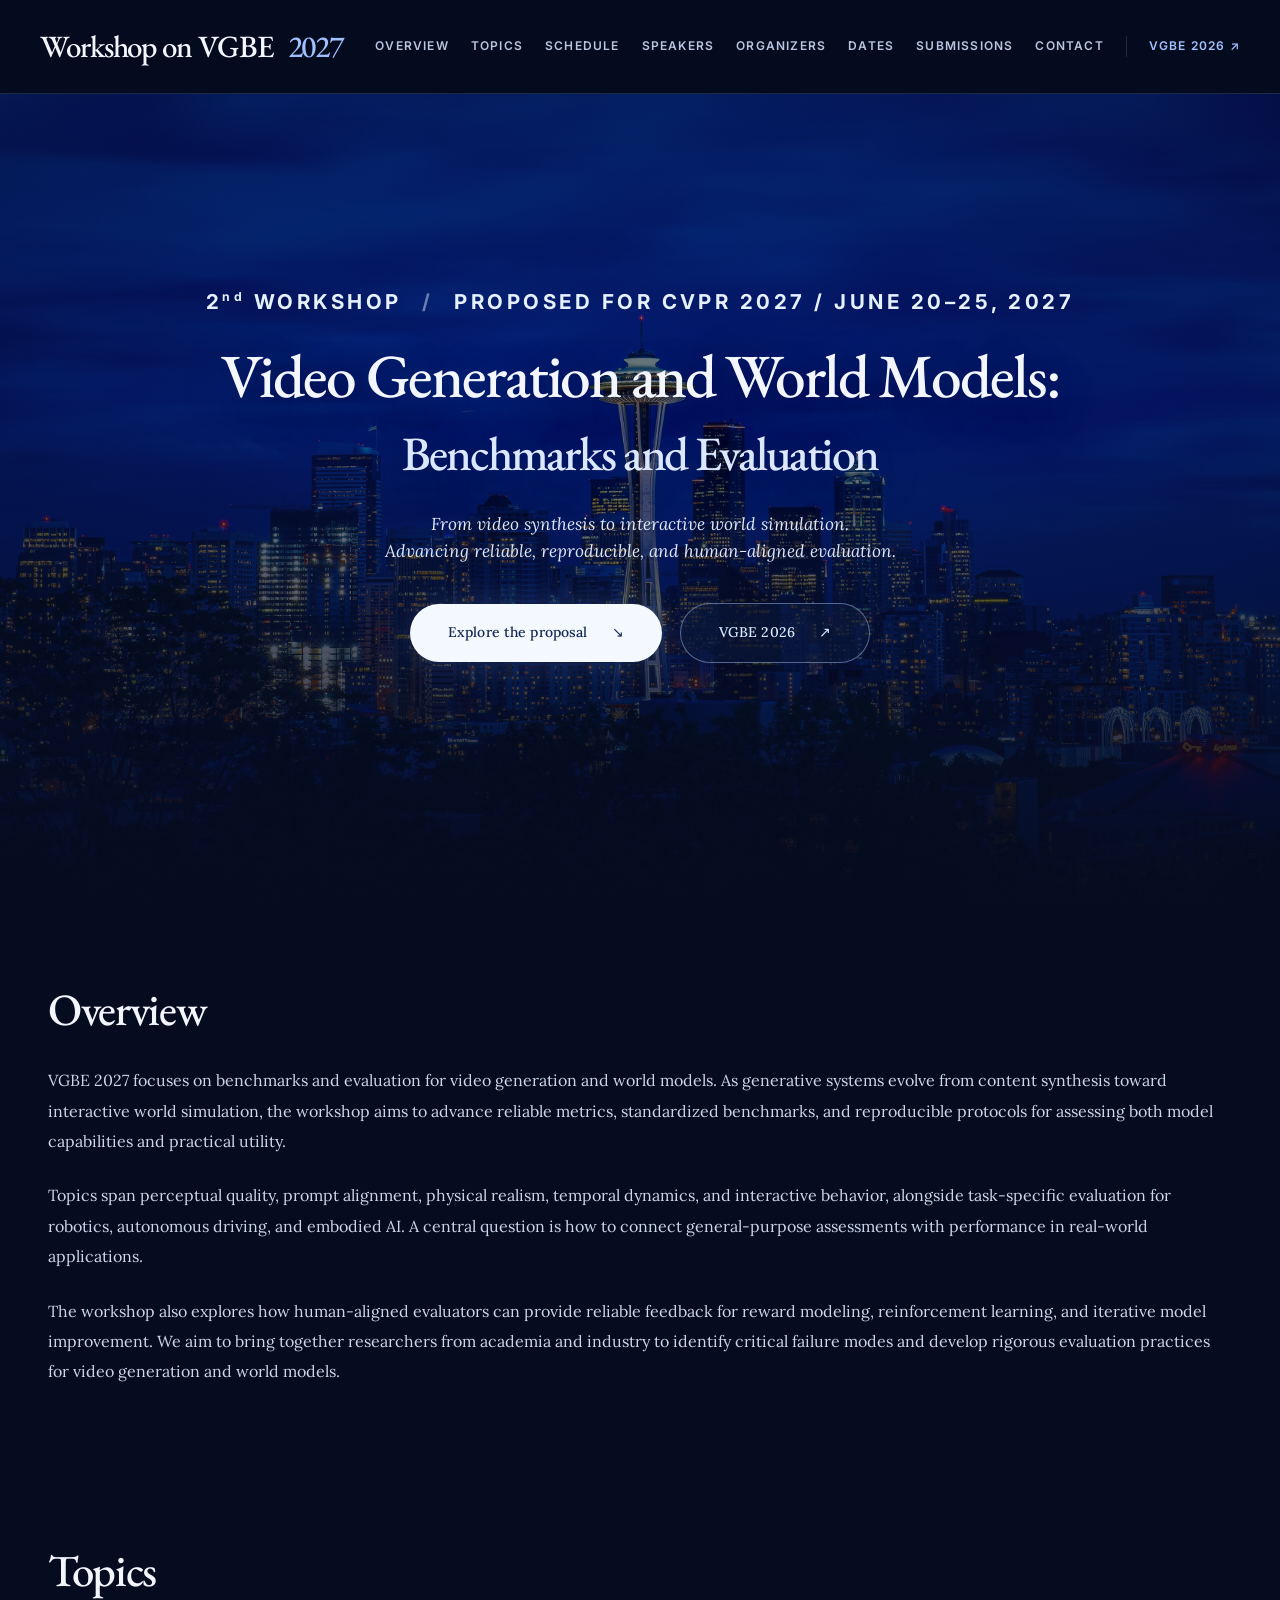
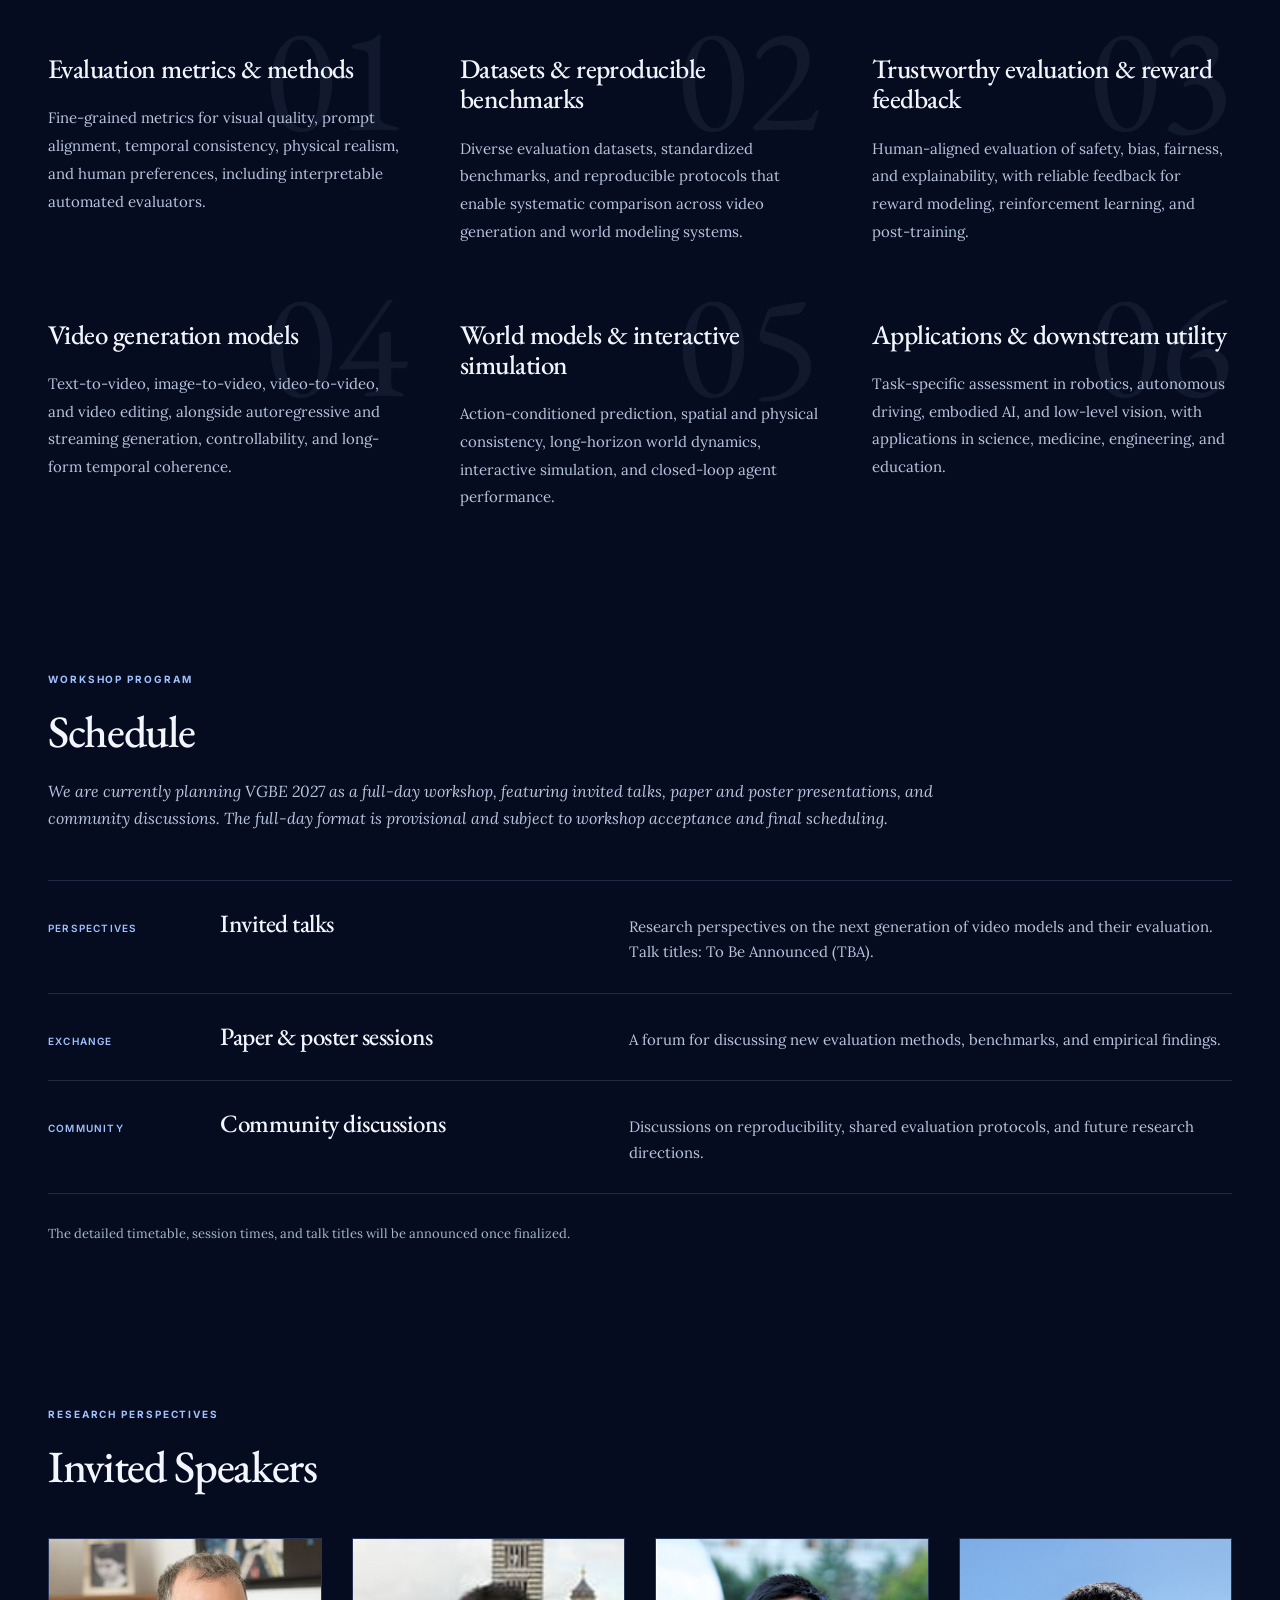
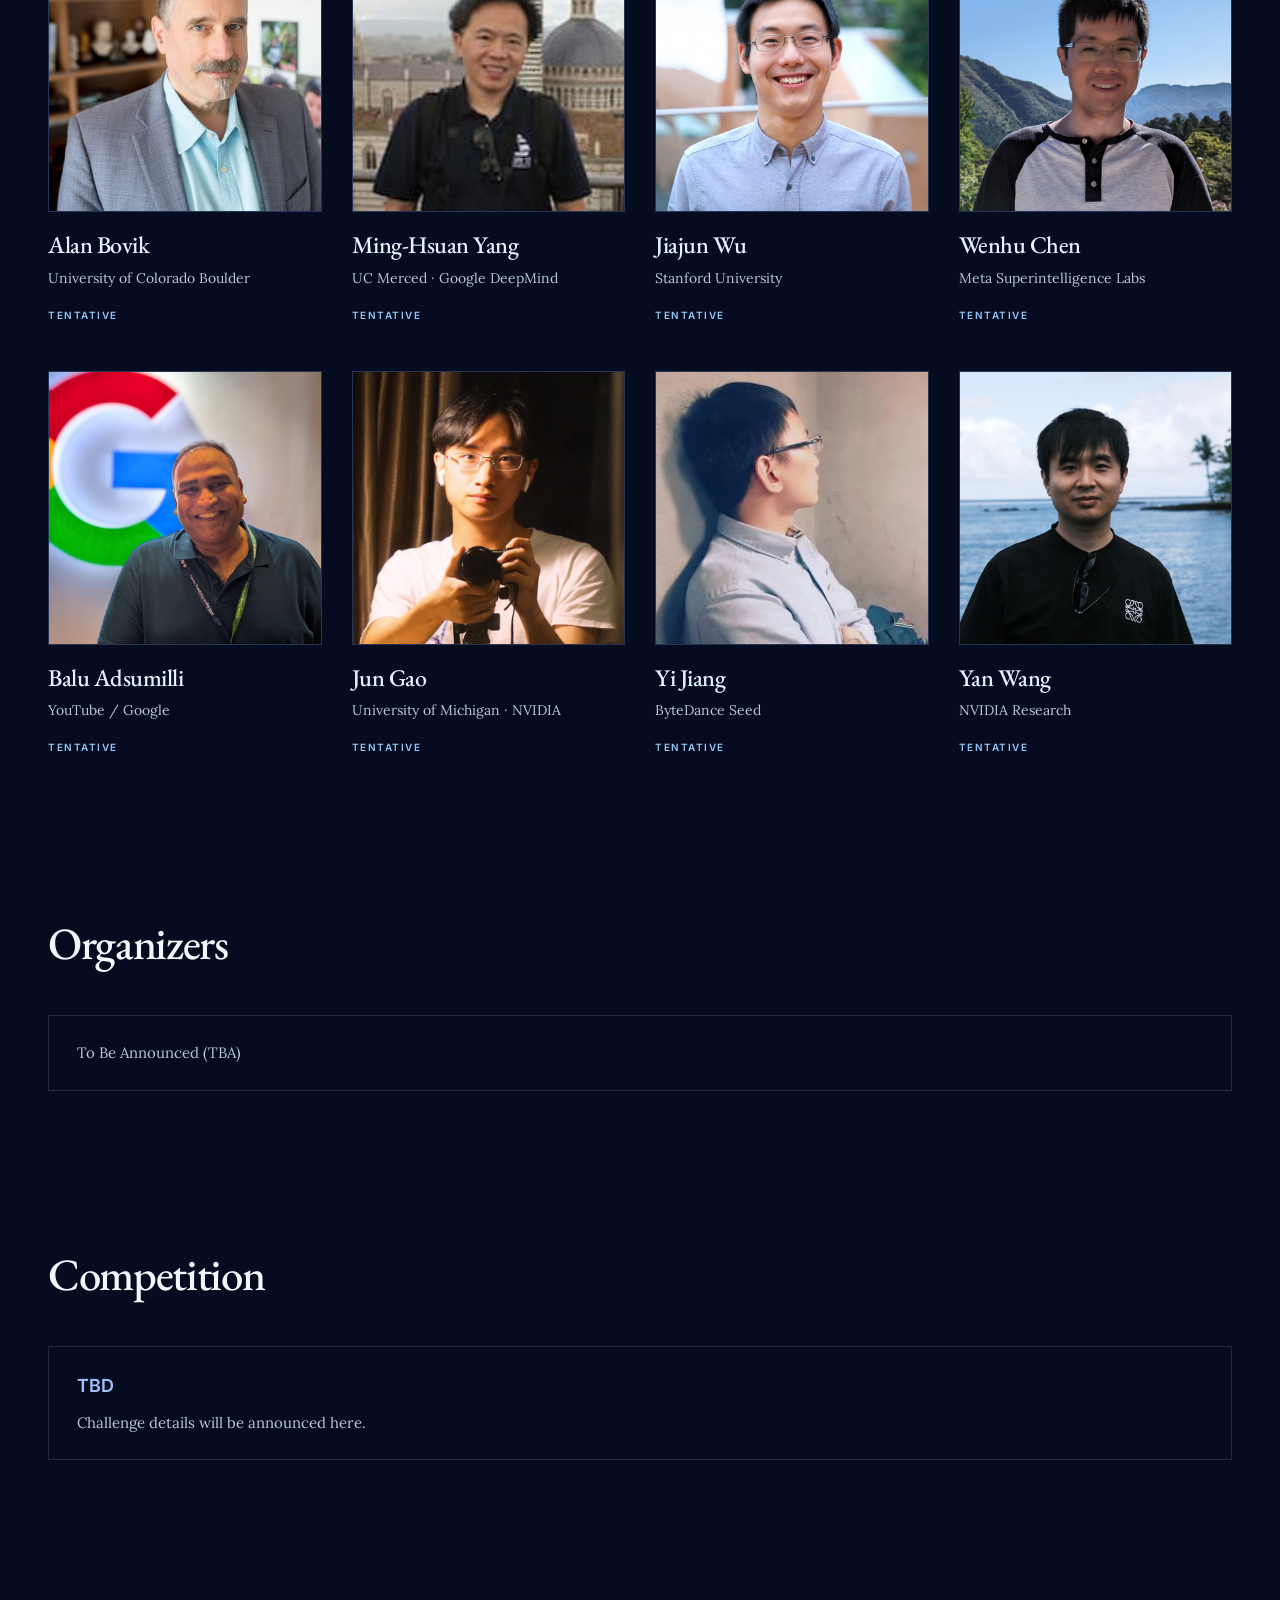
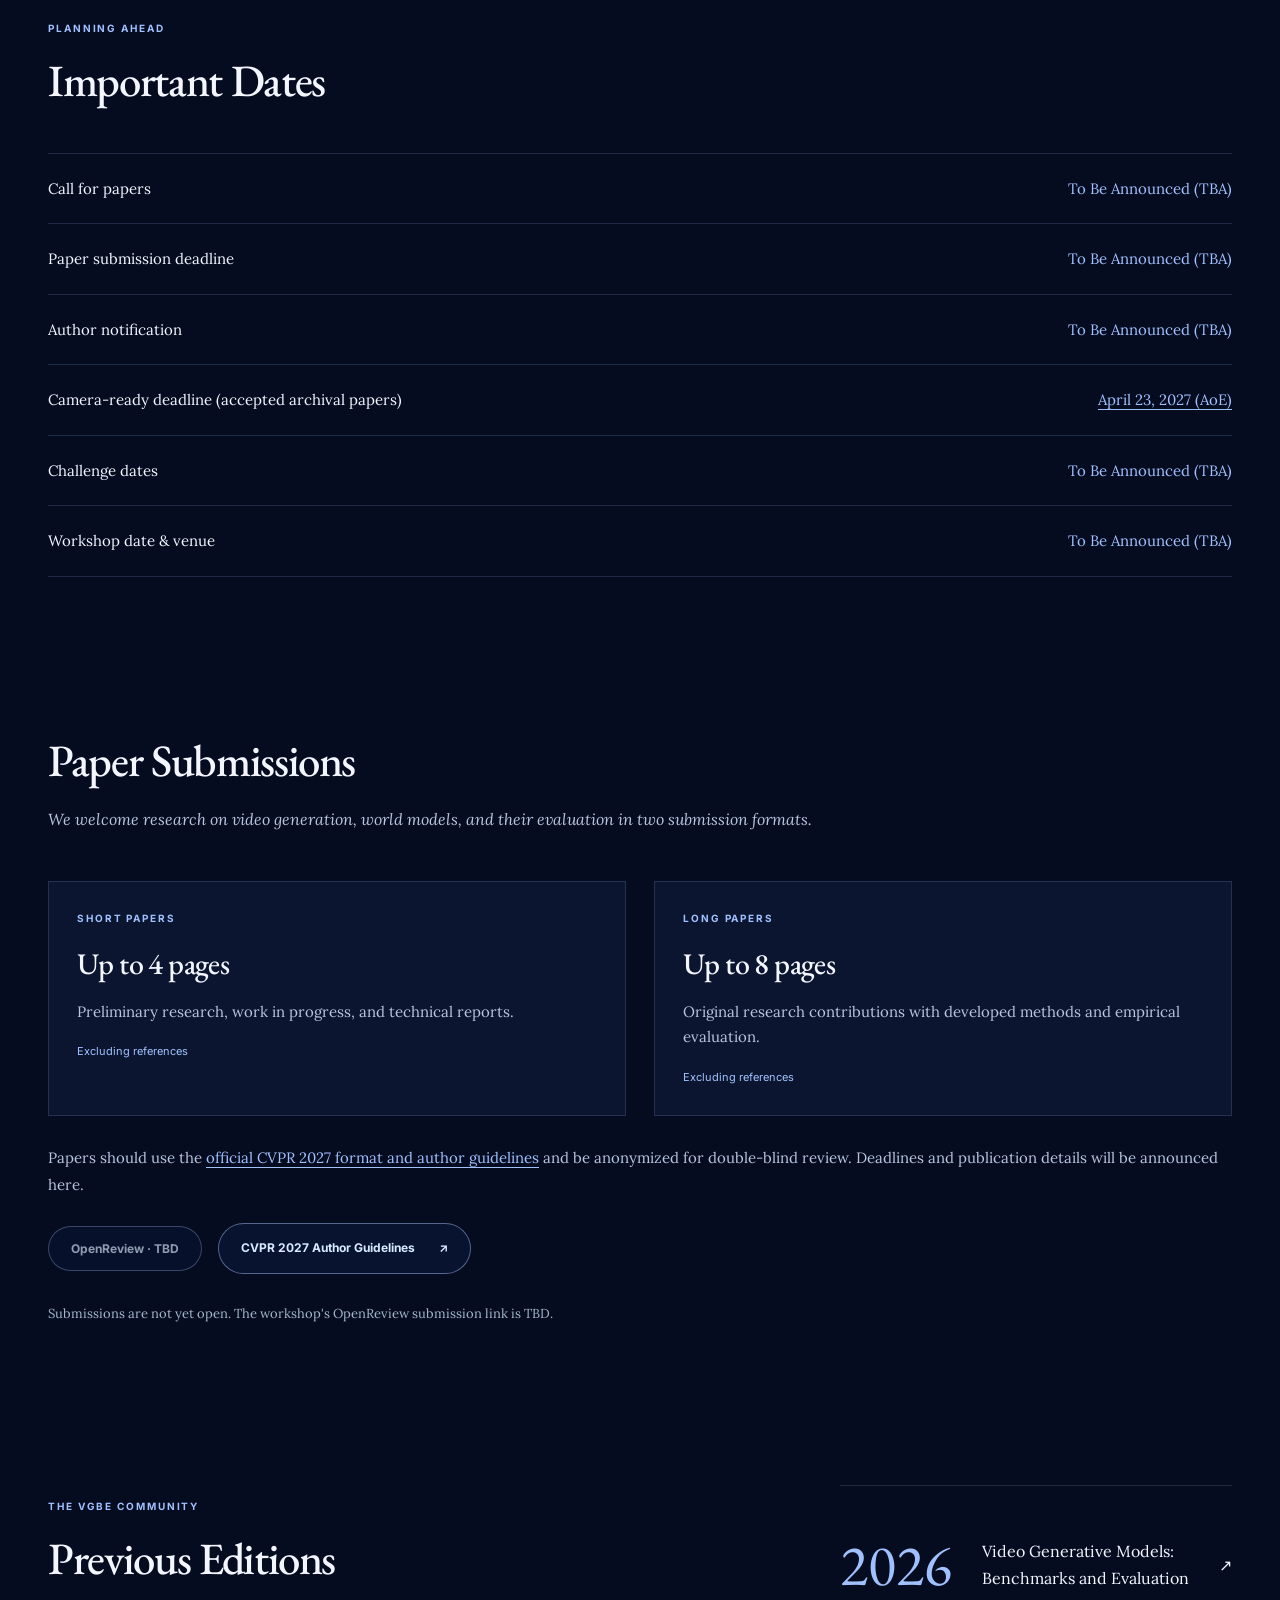
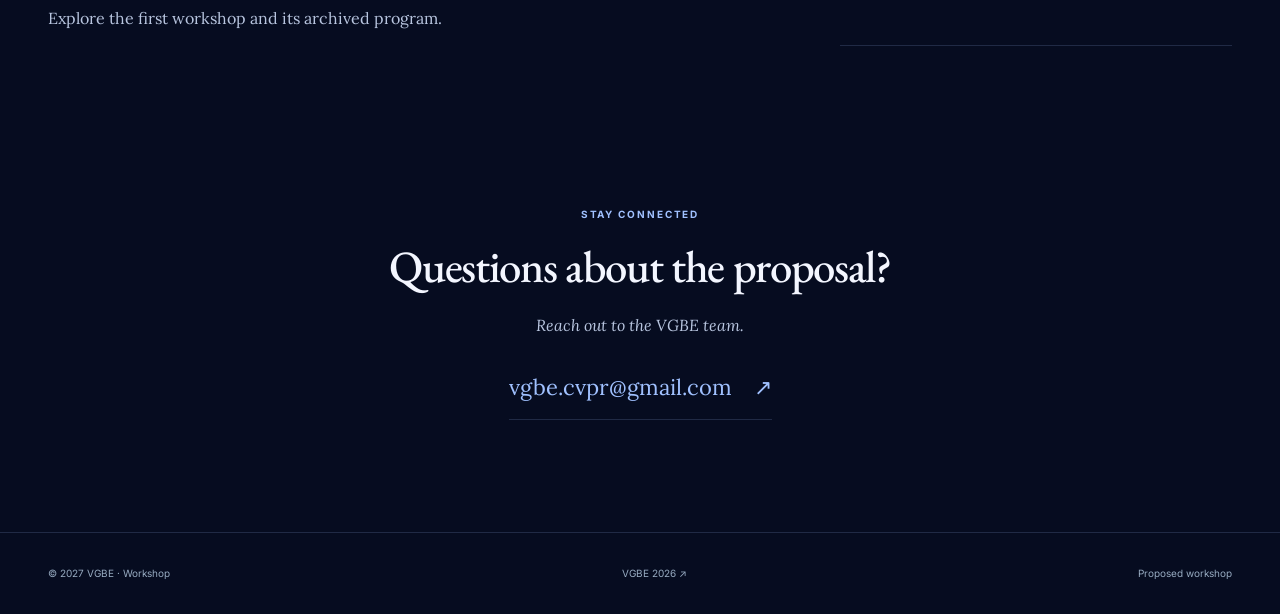
==== commit 2b640dd1: "Link all VGBE 2026 entries directly to the archive" ====
--- a/index.html
+++ b/index.html
@@ -33,7 +33,7 @@
         <a href="#dates">Dates</a>
         <a href="#participate">Submissions</a>
         <a href="#contact">Contact</a>
-        <a class="past-edition" href="#past-workshops">VGBE 2026 <span aria-hidden="true">↗</span></a>
+        <a class="past-edition" href="2026/index.html">VGBE 2026 <span aria-hidden="true">↗</span></a>
       </div>
     </nav>
   </header>
@@ -304,7 +304,7 @@
   </main>
   <footer>
     <div class="container footer-inner">
-      <p>© 2027 VGBE · Workshop</p><a href="2026/index.html">Explore the 2026 edition <span
+      <p>© 2027 VGBE · Workshop</p><a href="2026/index.html">VGBE 2026 <span
           aria-hidden="true">↗</span></a>
       <p>Proposed workshop</p>
     </div>
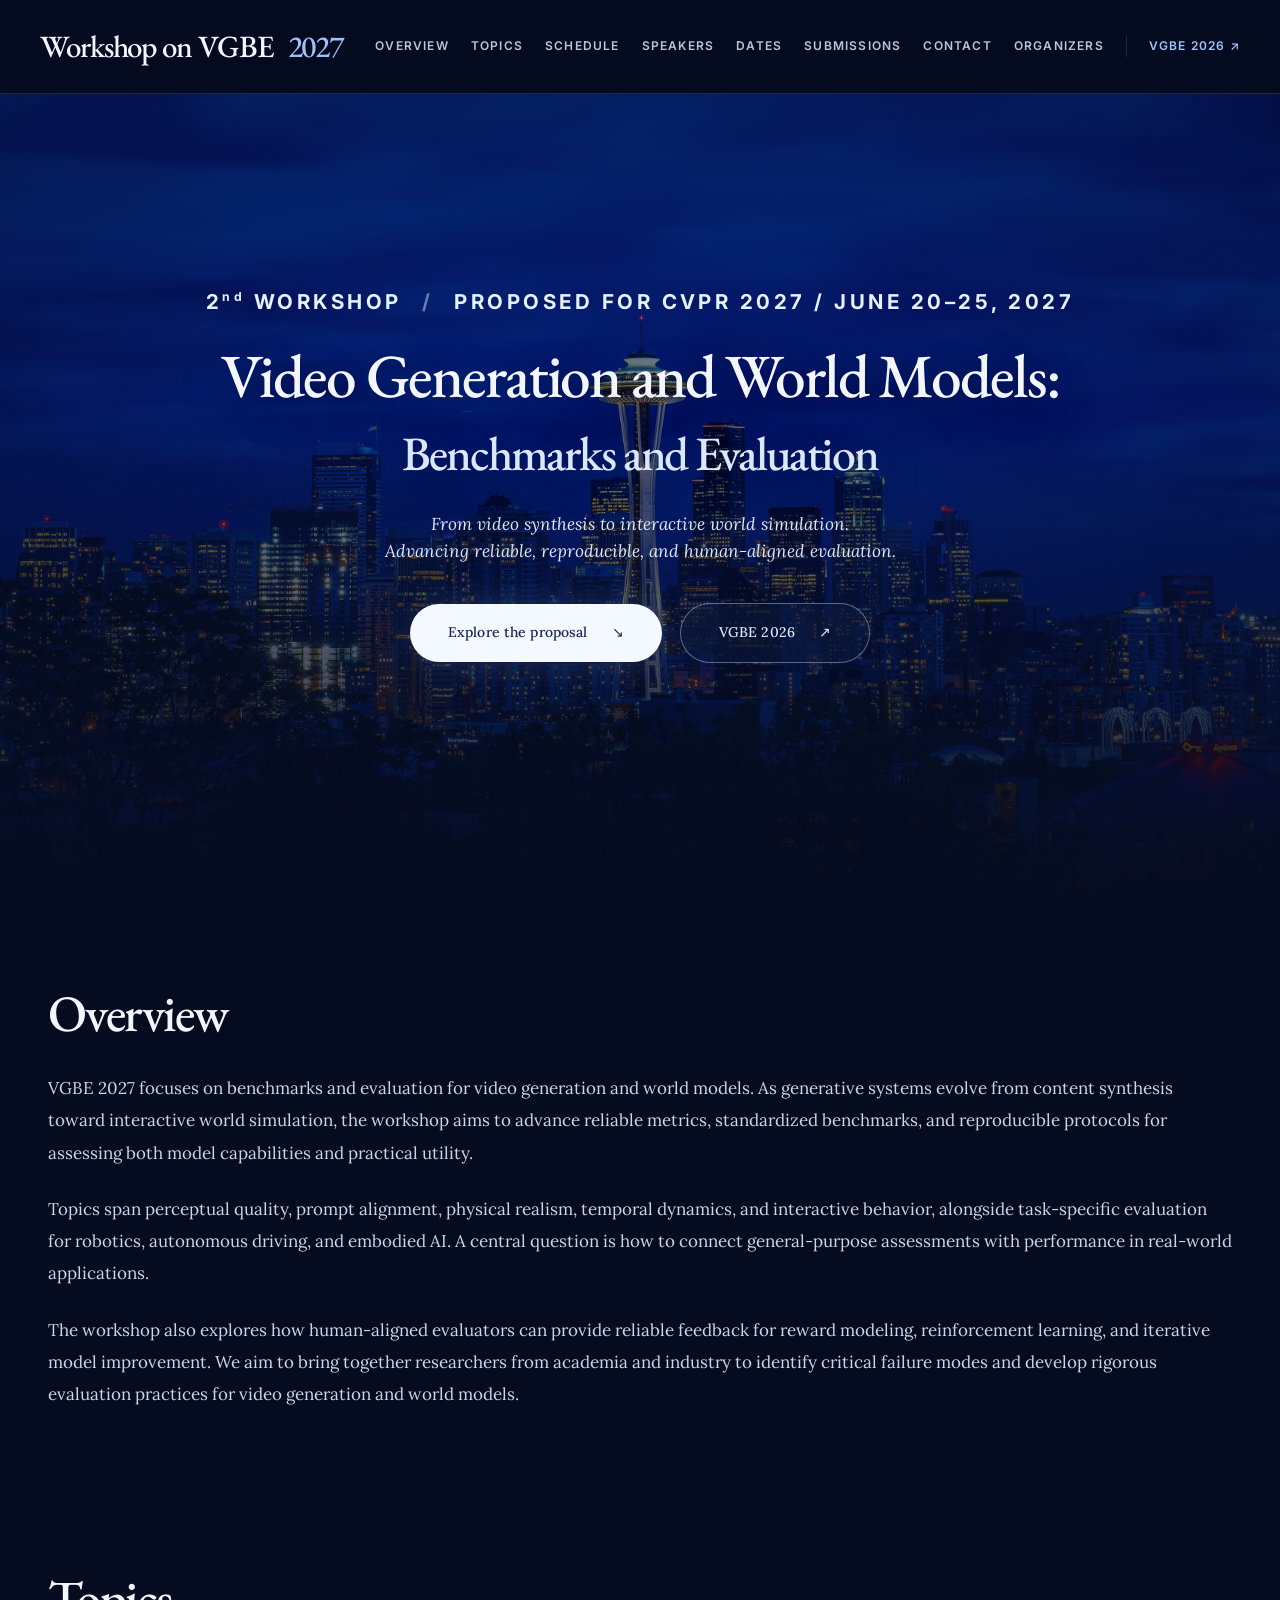
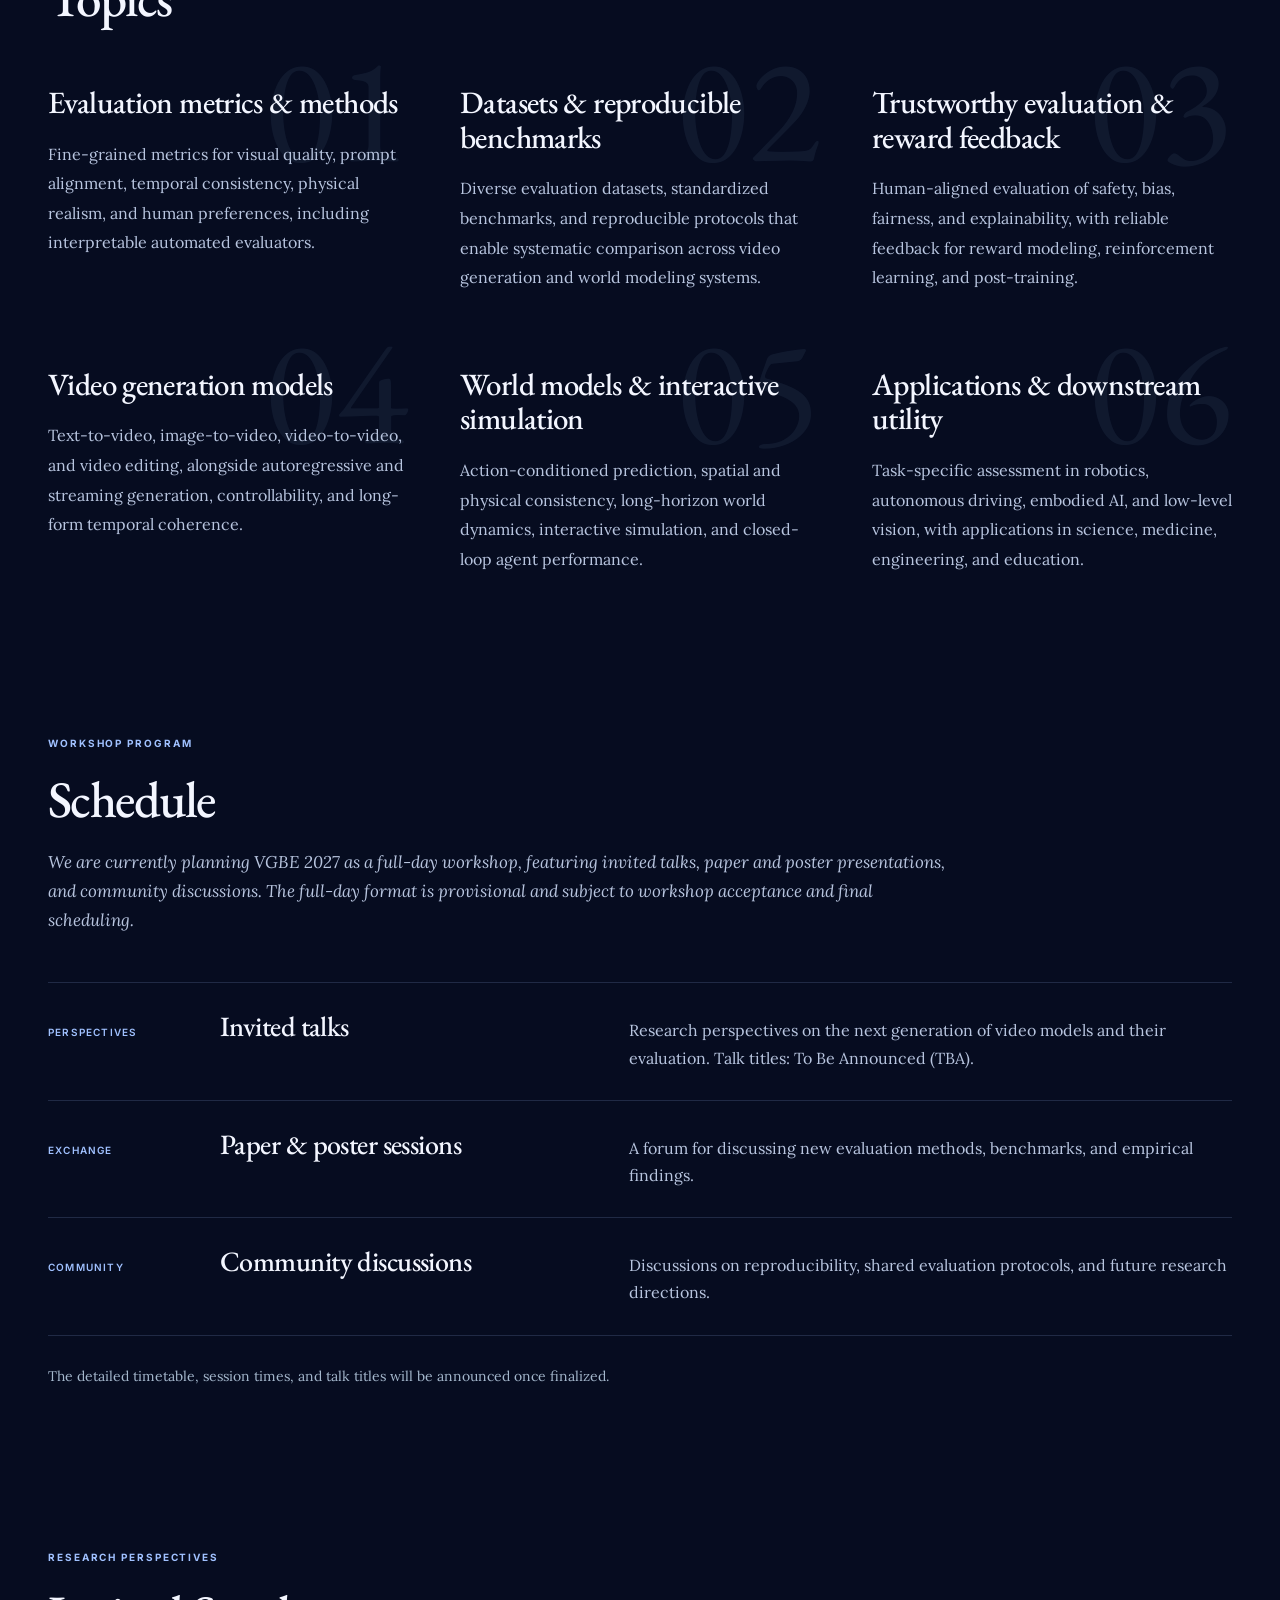
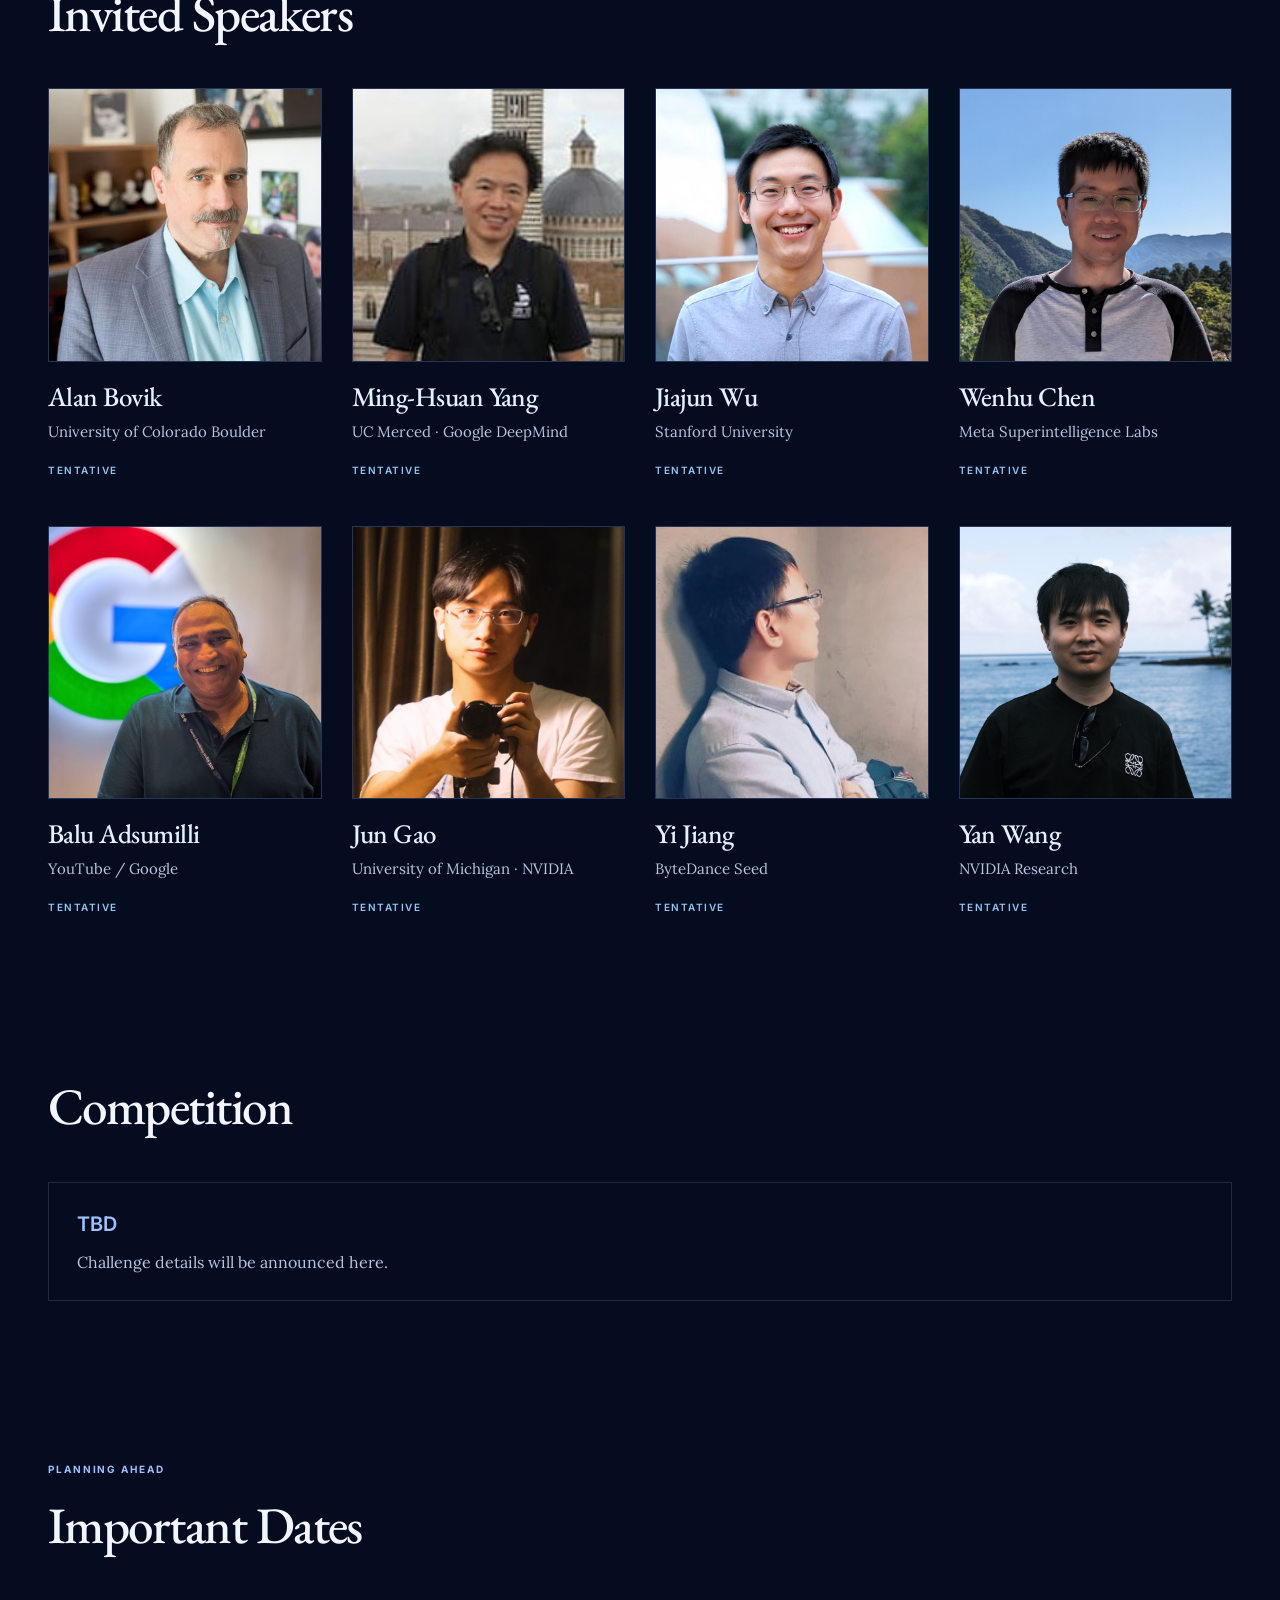
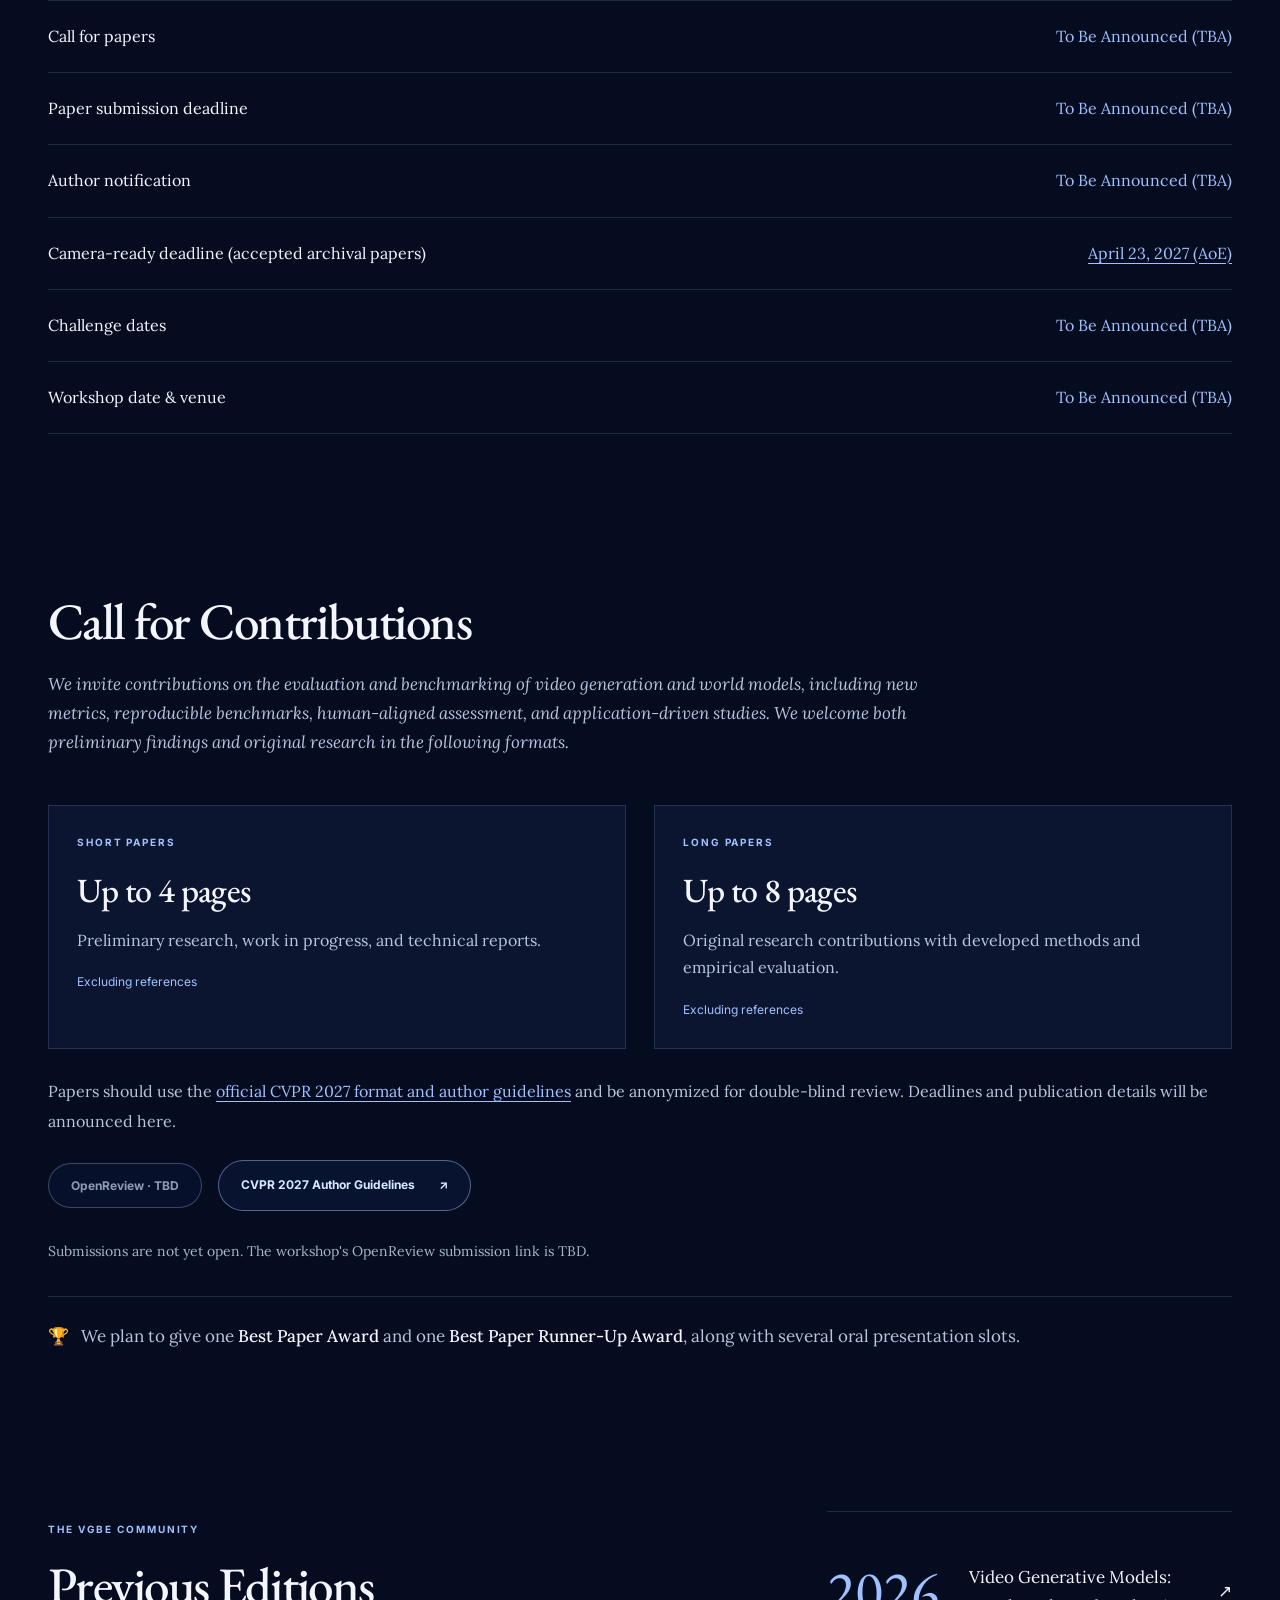
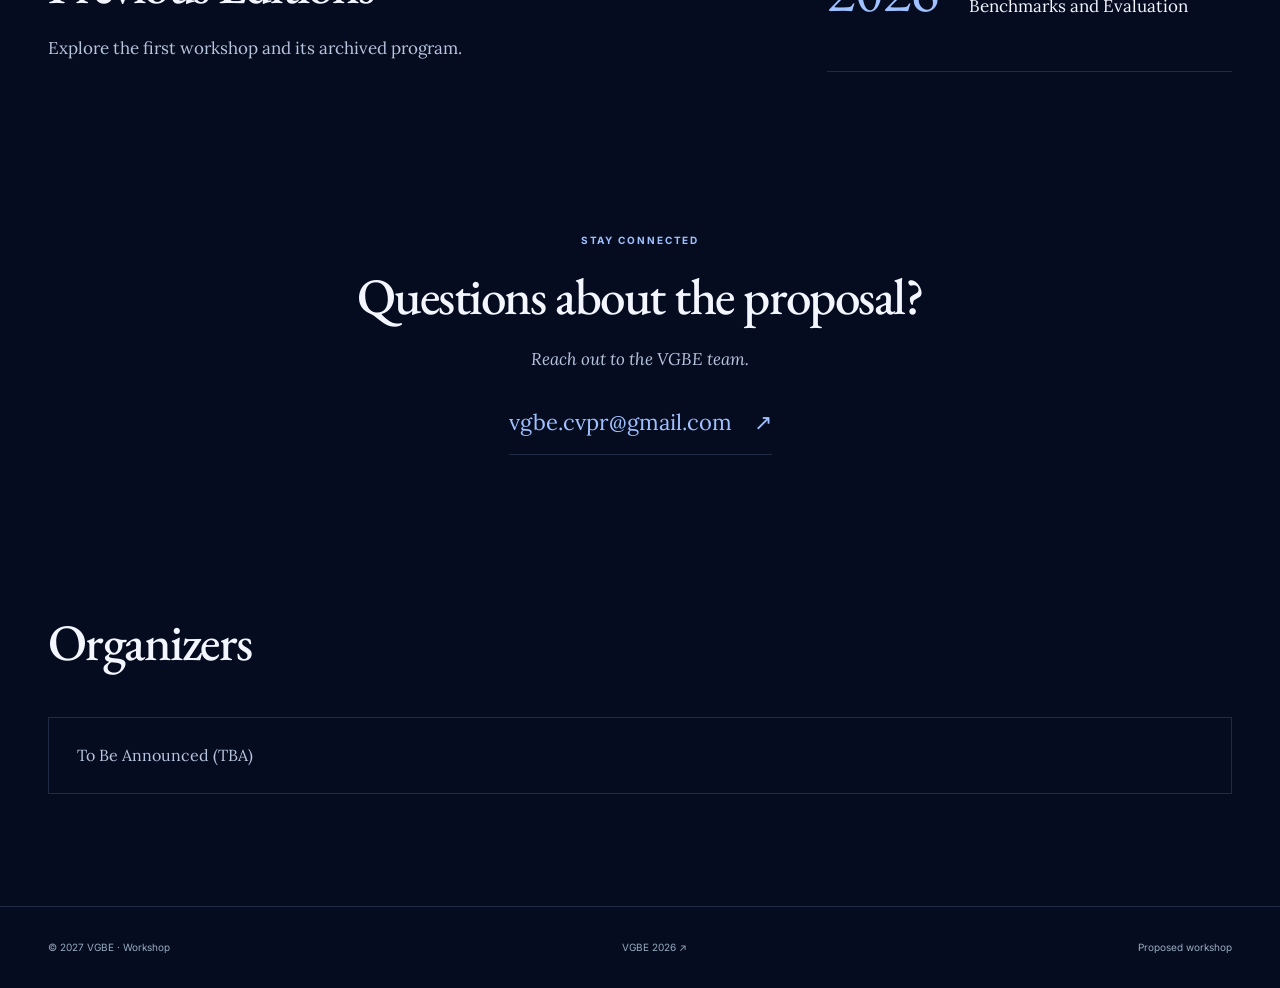
==== commit fe454076: "Refine contributions section, organizer placement, and typography" ====
--- a/index.html
+++ b/index.html
@@ -13,7 +13,7 @@
   <link
     href="https://fonts.googleapis.com/css2?family=EB+Garamond:wght@400;500;600&family=Inter:wght@400;600;700&family=Lora:ital,wght@0,400;0,500;1,400&display=swap"
     rel="stylesheet">
-  <link rel="stylesheet" href="styles.css?v=6">
+  <link rel="stylesheet" href="styles.css?v=8">
   <script src="script.js?v=3" defer></script>
 </head>
 
@@ -29,10 +29,10 @@
         <a href="#topics">Topics</a>
         <a href="#schedule">Schedule</a>
         <a href="#speakers">Speakers</a>
-        <a href="#organizers">Organizers</a>
         <a href="#dates">Dates</a>
         <a href="#participate">Submissions</a>
         <a href="#contact">Contact</a>
+        <a href="#organizers">Organizers</a>
         <a class="past-edition" href="2026/index.html">VGBE 2026 <span aria-hidden="true">↗</span></a>
       </div>
     </nav>
@@ -194,16 +194,6 @@
         </ul>
       </div>
     </section>
-    <section class="section" id="organizers" aria-labelledby="organizers-title">
-      <div class="container">
-        <div class="section-heading">
-          <h2 id="organizers-title">Organizers</h2>
-        </div>
-        <div class="pending-panel">
-          <p>To Be Announced (TBA)</p>
-        </div>
-      </div>
-    </section>
     <section class="section" id="challenge" aria-labelledby="challenge-title">
       <div class="container">
         <div class="section-heading">
@@ -254,8 +244,10 @@
     <section class="section participation" id="participate" aria-labelledby="submission-title">
       <div class="container">
         <div class="section-heading">
-          <h2 id="submission-title">Paper Submissions</h2>
-          <p>We welcome research on video generation, world models, and their evaluation in two submission formats.</p>
+          <h2 id="submission-title">Call for Contributions</h2>
+          <p>We invite contributions on the evaluation and benchmarking of video generation and world models,
+            including new metrics, reproducible benchmarks, human-aligned assessment, and application-driven studies.
+            We welcome both preliminary findings and original research in the following formats.</p>
         </div>
         <div class="paper-formats">
           <article class="paper-format"><span class="eyebrow">Short papers</span>
@@ -279,6 +271,9 @@
             target="_blank" rel="noopener noreferrer">CVPR 2027 Author Guidelines <span aria-hidden="true">↗</span></a>
         </div>
         <p class="section-note" id="submission-status">Submissions are not yet open. The workshop's OpenReview submission link is TBD.</p>
+        <p class="contribution-awards"><span aria-hidden="true">🏆</span> We plan to give one
+          <strong>Best Paper Award</strong> and one <strong>Best Paper Runner-Up Award</strong>, along with several
+          oral presentation slots.</p>
       </div>
     </section>
     <section class="section past-workshops" id="past-workshops" aria-labelledby="past-title">
@@ -299,6 +294,16 @@
           <p>Reach out to the VGBE team.</p>
         </div><a class="contact-link" href="mailto:vgbe.cvpr@gmail.com">vgbe.cvpr@gmail.com <span
             aria-hidden="true">↗</span></a>
+      </div>
+    </section>
+    <section class="section" id="organizers" aria-labelledby="organizers-title">
+      <div class="container">
+        <div class="section-heading">
+          <h2 id="organizers-title">Organizers</h2>
+        </div>
+        <div class="pending-panel">
+          <p>To Be Announced (TBA)</p>
+        </div>
       </div>
     </section>
   </main>
--- a/styles.css
+++ b/styles.css
@@ -146,26 +146,26 @@
   color: #93adc7;
 }
 .section { padding: 80px 0; }
-h2 { font-family: var(--heading); font-size: clamp(34px, 3.5vw, 48px); font-weight: 500; line-height: 1.06; letter-spacing: -.03em; }
+h2 { font-family: var(--heading); font-size: clamp(38px, 4vw, 56px); font-weight: 500; line-height: 1.06; letter-spacing: -.03em; }
 h3 { font-family: var(--heading); font-weight: 500; line-height: 1.12; letter-spacing: -.02em; }
 .overview-grid { display: block; }
 .overview-grid > div:first-child { margin-bottom: 32px; }
-.prose { color: #cbd5eb; font-size: 16px; font-weight: 400; line-height: 1.9; }
+.prose { color: #cbd5eb; font-size: 17px; font-weight: 400; line-height: 1.9; }
 .prose a { color: var(--blue); text-decoration: underline; text-underline-offset: 4px; }
 .section-heading { margin-bottom: 48px; }
-.section-heading > p { margin-top: 22px; font-size: 16px; font-style: italic; color: var(--muted); max-width: 900px; line-height: 1.7; }
+.section-heading > p { margin-top: 22px; font-size: 17px; font-style: italic; color: var(--muted); max-width: 900px; line-height: 1.7; }
 .topic-grid { display: grid; grid-template-columns: repeat(3, minmax(0, 1fr)); gap: 62px 52px; }
 .topic { position: relative; min-width: 0; padding-top: 12px; }
 .topic-number { position: absolute; z-index: -1; right: 0; top: -40px; color: rgba(154, 202, 247, .07); font-family: var(--heading); font-size: 150px; line-height: 1; pointer-events: none; }
-.topic h3 { font-size: 27px; margin-bottom: 20px; }
-.topic p { font-size: 15px; line-height: 1.85; color: var(--muted); }
+.topic h3 { font-size: 31px; margin-bottom: 20px; }
+.topic p { font-size: 16px; line-height: 1.85; color: var(--muted); }
 .topics { isolation: isolate; }
 .program-list article { display: grid; grid-template-columns: 140px 1fr 1.6fr; gap: 32px; align-items: baseline; padding: 28px 0; border-top: 1px solid var(--line); }
 .program-list article:last-child { border-bottom: 1px solid var(--line); }
 .program-label { font-family: var(--ui); color: var(--blue); font-size: 10px; font-weight: 600; letter-spacing: .12em; text-transform: uppercase; }
-.program-list h3 { font-size: 25px; }
-.program-list p { color: var(--muted); font-size: 15px; }
-.section-note { margin-top: 28px; color: #a4b7cc; font-size: 13px; line-height: 1.8; }
+.program-list h3 { font-size: 28px; }
+.program-list p { color: var(--muted); font-size: 16px; }
+.section-note { margin-top: 28px; color: #a4b7cc; font-size: 14px; line-height: 1.8; }
 .people-grid { display: grid; gap: 44px 30px; list-style: none; margin: 0; padding: 0; }
 .speakers-grid { grid-template-columns: repeat(4, minmax(0, 1fr)); }
 .organizers-grid { grid-template-columns: repeat(5, minmax(0, 1fr)); }
@@ -175,14 +175,14 @@
 .person-portrait, .person-initials { display: block; width: 100%; height: auto; aspect-ratio: 1; object-fit: cover; object-position: center 25%; background: var(--surface); border: 1px solid var(--line); margin-bottom: 20px; }
 .person-portrait { opacity: 1; }
 .person-initials { display: grid; place-items: center; color: #bdd3ff; background: linear-gradient(145deg, #1b315f, var(--surface)); font-family: var(--heading); font-size: 64px; }
-.person-card h3 { color: #e5f1ff; font-size: 24px; margin-bottom: 8px; }
-.person-card p { color: var(--muted); font-family: var(--body); font-size: 14px; font-weight: 400; line-height: 1.65; margin-bottom: 10px; }
+.person-card h3 { color: #e5f1ff; font-size: 27px; margin-bottom: 8px; }
+.person-card p { color: var(--muted); font-family: var(--body); font-size: 15px; font-weight: 400; line-height: 1.65; margin-bottom: 10px; }
 .tentative-label { color: #91c6f5; font-family: var(--ui); font-size: 10px; font-weight: 600; letter-spacing: .15em; text-transform: uppercase; }
 .challenge-grid { display: grid; grid-template-columns: 1fr 1fr; gap: 48px; }
 .challenge-grid .topic { padding: 32px; border: 1px solid var(--line); background: rgba(159, 194, 228, .025); }
 .challenge-grid .topic-number { position: static; display: block; font-family: var(--ui); font-size: 10px; font-weight: 700; line-height: 1.5; color: var(--blue); letter-spacing: .12em; text-transform: uppercase; margin-bottom: 20px; }
 .dates-list { margin: 0; border-top: 1px solid var(--line); }
-.dates-list > div { display: flex; justify-content: space-between; gap: 24px; padding: 22px 0; border-bottom: 1px solid var(--line); font-size: 15px; }
+.dates-list > div { display: flex; justify-content: space-between; gap: 24px; padding: 22px 0; border-bottom: 1px solid var(--line); font-size: 16px; }
 .dates-list dd { margin: 0; color: var(--blue); text-align: right; }
 .dates-list dd a { text-decoration: underline; text-underline-offset: 4px; }
 .participation-grid { display: grid; grid-template-columns: 1fr 1fr; gap: 80px; }
@@ -195,12 +195,12 @@
 .detail-row > span { color: var(--muted); }
 .detail-row strong { color: var(--blue); font-weight: 500; }
 .past-inner { display: flex; justify-content: space-between; align-items: center; gap: 48px; }
-.past-inner p:last-child { margin-top: 22px; font-size: 16px; color: var(--muted); }
-.edition-card { display: flex; align-items: center; gap: 30px; padding: 30px 0; border-block: 1px solid var(--line); font-size: 16px; }
+.past-inner p:last-child { margin-top: 22px; font-size: 17px; color: var(--muted); }
+.edition-card { display: flex; align-items: center; gap: 30px; padding: 30px 0; border-block: 1px solid var(--line); font-size: 17px; }
 .edition-year { font-family: var(--heading); font-size: 58px; color: var(--blue); }
 .contact { text-align: center; }
 .contact-inner { display: flex; flex-direction: column; align-items: center; gap: 30px; }
-.contact p:last-child { margin-top: 22px; font-size: 16px; font-style: italic; color: var(--muted); }
+.contact p:last-child { margin-top: 22px; font-size: 17px; font-style: italic; color: var(--muted); }
 .contact-link { font-size: 22px; border-bottom: 1px solid var(--line); padding-bottom: 12px; color: var(--blue); }
 .contact-link span { margin-left: 16px; }
 footer { padding: 32px 0; margin-top: 32px; border-top: 1px solid var(--line); }
@@ -220,7 +220,7 @@
   .hero { min-height: calc(100svh - 76px); }
   .hero-content { padding-block: 64px 110px; }
   .topic-grid { gap: 48px 32px; }
-  .topic h3 { font-size: 26px; }
+  .topic h3 { font-size: 29px; }
   .program-list article { grid-template-columns: 110px 1fr 1.5fr; gap: 24px; }
 }
 @media (max-width: 760px) {
@@ -242,27 +242,27 @@
   .hero-bottom { left: 20px; right: 20px; bottom: 22px; font-size: 7px; gap: 24px; }
   .hero-bottom span:last-child { text-align: right; }
   .section { padding: 52px 0; }
-  h2 { font-size: 34px; }
+  h2 { font-size: 38px; }
   .eyebrow { font-size: 9px; margin-bottom: 16px; }
-  .prose { font-size: 15px; line-height: 1.85; }
+  .prose { font-size: 16px; line-height: 1.85; }
   .section-heading { margin-bottom: 36px; }
-  .section-heading > p { font-size: 15px; }
+  .section-heading > p { font-size: 16px; }
   .topic-grid { grid-template-columns: repeat(2, minmax(0, 1fr)); gap: 42px 24px; }
-  .topic h3 { font-size: 25px; }
-  .topic p { font-size: 15px; line-height: 1.8; }
+  .topic h3 { font-size: 28px; }
+  .topic p { font-size: 16px; line-height: 1.8; }
   .topic-number { font-size: 115px; top: -20px; }
   .program-list article { grid-template-columns: 1fr; gap: 14px; padding: 24px 0; }
-  .program-list p { font-size: 15px; }
+  .program-list p { font-size: 16px; }
   .speakers-grid, .organizers-grid { grid-template-columns: repeat(2, minmax(0, 1fr)); gap: 32px 20px; }
-  .person-card h3 { font-size: 22px; }
-  .person-card p { font-size: 13px; }
+  .person-card h3 { font-size: 24px; }
+  .person-card p { font-size: 14px; }
   .person-initials { font-size: 50px; }
   .challenge-grid, .participation-grid { grid-template-columns: 1fr; gap: 30px; }
   .challenge-grid .topic, .submission-status { padding: 24px; }
-  .dates-list > div { font-size: 13px; padding: 18px 0; }
+  .dates-list > div { font-size: 14px; padding: 18px 0; }
   .dates-list dd { max-width: 135px; }
   .past-inner { flex-direction: column; align-items: stretch; gap: 30px; }
-  .edition-card { gap: 20px; font-size: 14px; }
+  .edition-card { gap: 20px; font-size: 15px; }
   .edition-year { font-size: 48px; }
   .contact-link { font-size: 21px; }
   .footer-inner { flex-direction: column; gap: 14px; }
@@ -287,20 +287,23 @@
 .button-outline:hover { color: white; background: #1b315f; box-shadow: none; }
 .hero-eyebrow sup { font-size: .6em; vertical-align: super; text-transform: none; }
 .pending-panel { padding: 24px 28px; border: 1px solid var(--line); }
-.pending-label { display: block; font-family: var(--ui); font-size: 18px; font-weight: 600; color: var(--blue); margin-bottom: 8px; }
-.pending-panel p { font-size: 15px; color: var(--muted); }
+.pending-label { display: block; font-family: var(--ui); font-size: 20px; font-weight: 600; color: var(--blue); margin-bottom: 8px; }
+.pending-panel p { font-size: 16px; color: var(--muted); }
 .paper-formats { display: grid; grid-template-columns: 1fr 1fr; gap: 28px; }
 .paper-format { padding: 28px; border: 1px solid var(--line); background: rgba(32, 52, 99, .24); }
 .paper-format .eyebrow { display: block; }
-.paper-format h3 { font-size: 30px; margin-bottom: 18px; }
-.paper-format > p { font-size: 15px; color: var(--muted); }
-.paper-format .paper-limit { font-family: var(--ui); font-size: 11px; color: var(--blue); margin-top: 18px; }
-.submission-guidelines { margin-top: 28px; color: var(--muted); font-size: 15px; line-height: 1.85; }
+.paper-format h3 { font-size: 34px; margin-bottom: 18px; }
+.paper-format > p { font-size: 16px; color: var(--muted); }
+.paper-format .paper-limit { font-family: var(--ui); font-size: 12px; color: var(--blue); margin-top: 18px; }
+.submission-guidelines { margin-top: 28px; color: var(--muted); font-size: 16px; line-height: 1.85; }
 .submission-guidelines a { color: var(--blue); text-decoration: underline; text-underline-offset: 4px; }
 .submission-actions { display: flex; flex-wrap: wrap; align-items: center; gap: 16px; margin-top: 24px; }
 .submission-actions .button { font-size: 12px; padding: 14px 22px; }
 .submission-actions button:disabled { cursor: not-allowed; opacity: .65; transform: none; box-shadow: none; }
 .submission-actions button:disabled:hover { color: #d7eaff; background: rgba(12, 26, 62, .55); }
+.contribution-awards { margin-top: 32px; padding-top: 24px; border-top: 1px solid var(--line); font-size: 17px; line-height: 1.8; color: var(--muted); }
+.contribution-awards strong { color: var(--ink); font-weight: 500; }
+.contribution-awards > span { margin-right: 8px; }
 @media (max-width: 760px) {
   .paper-formats { grid-template-columns: 1fr; gap: 20px; }
   .paper-format { padding: 24px; }
